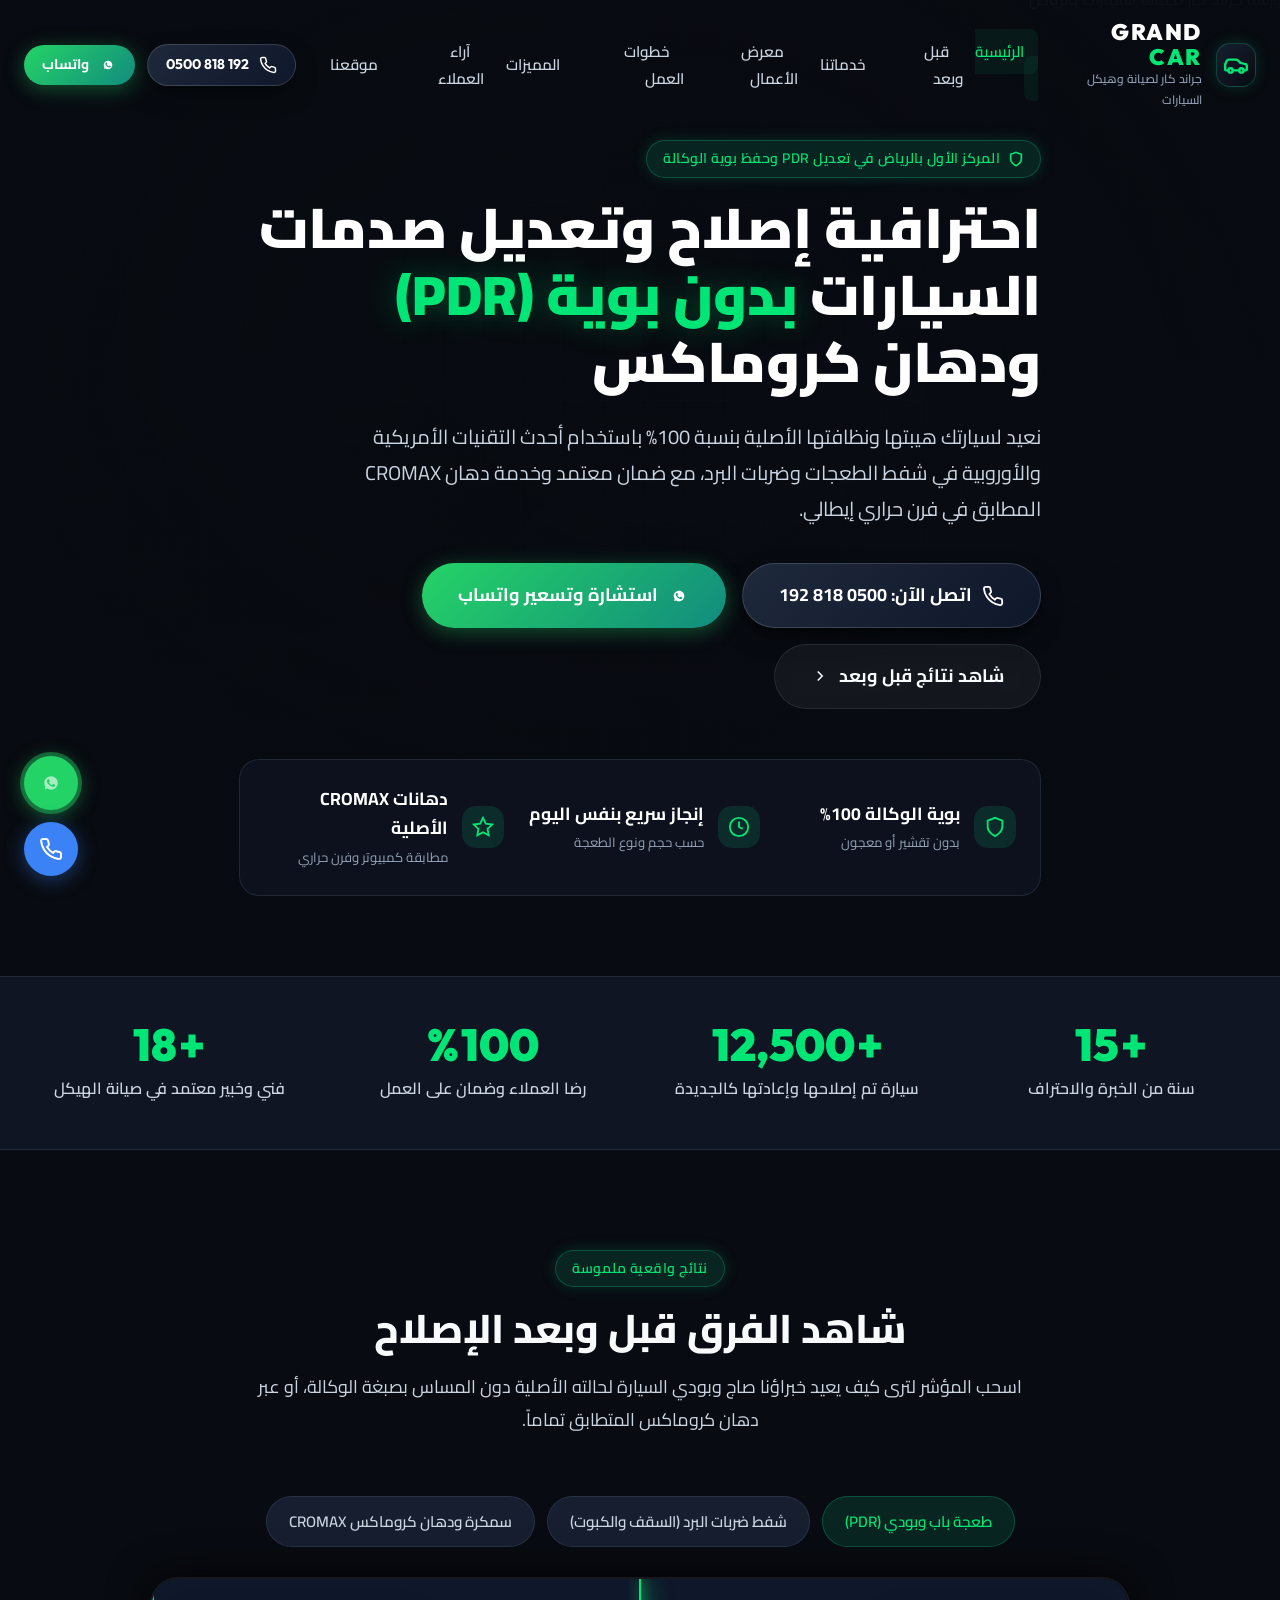
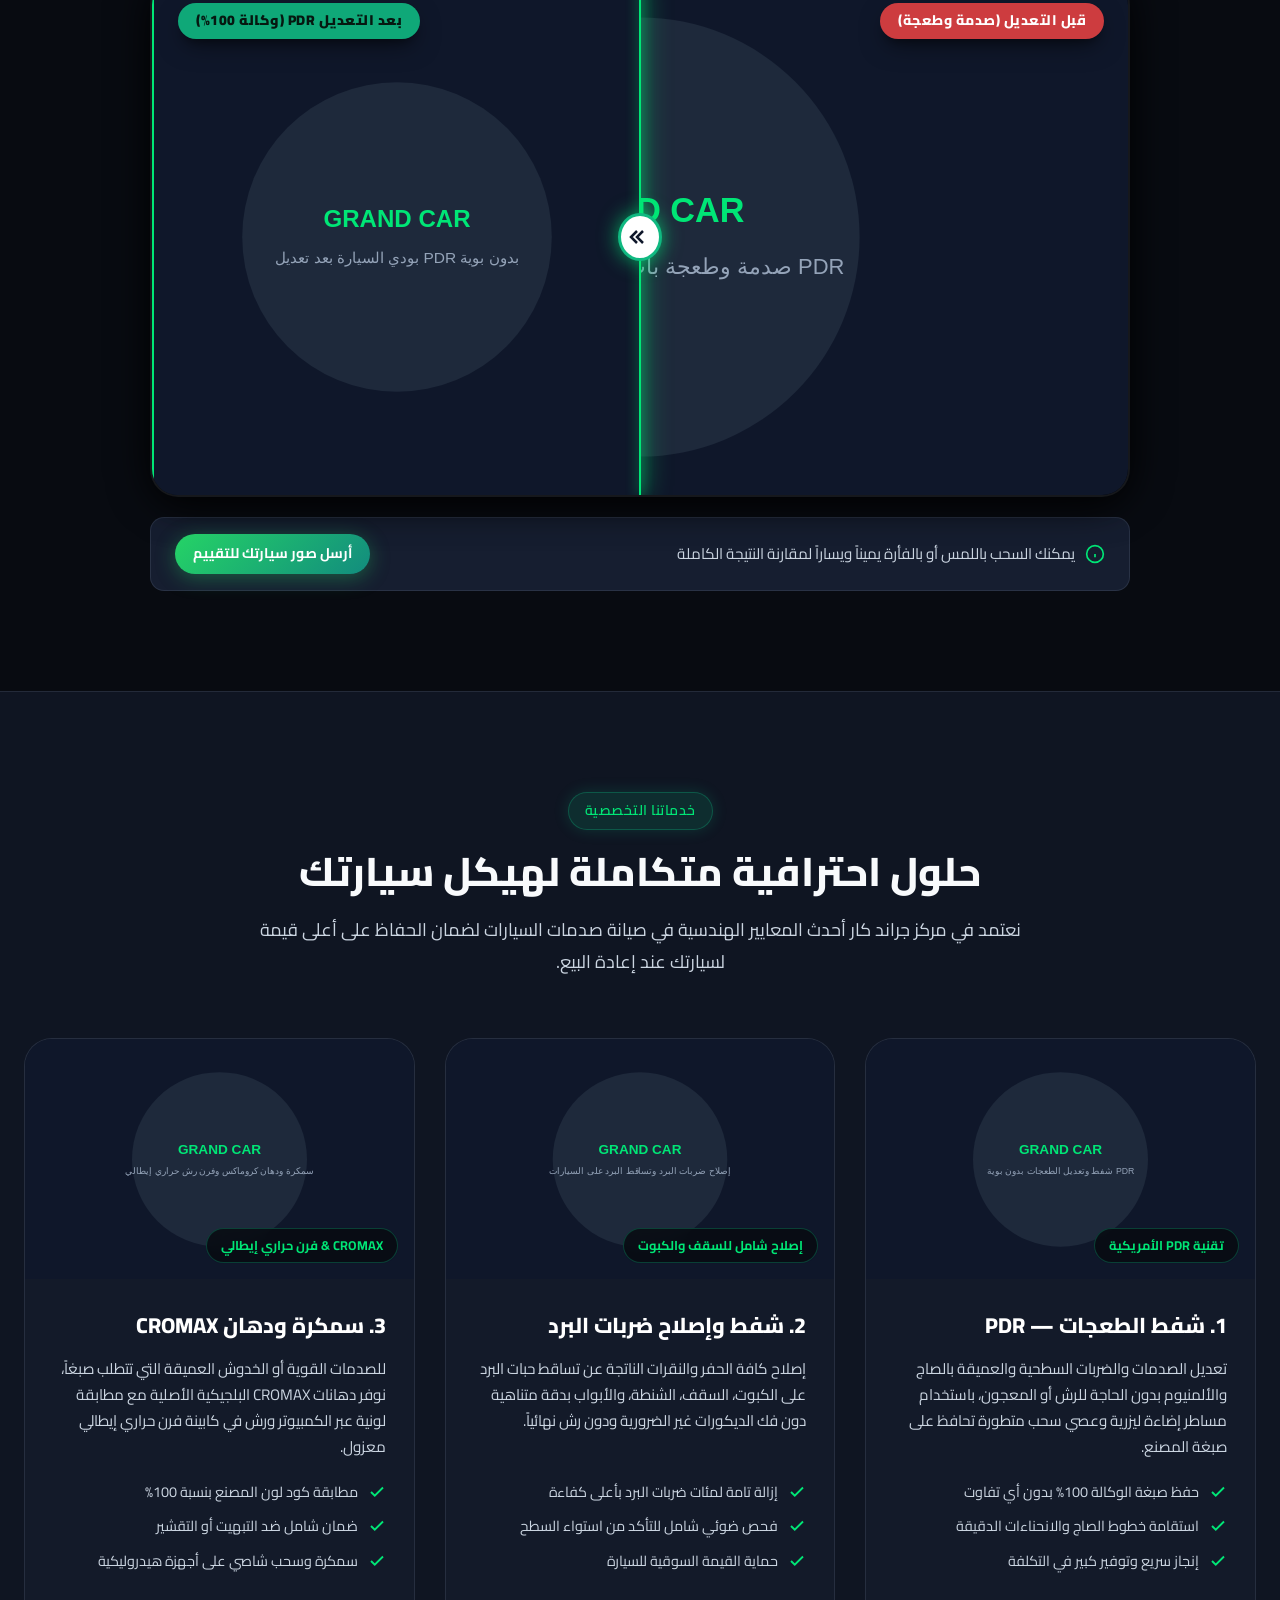
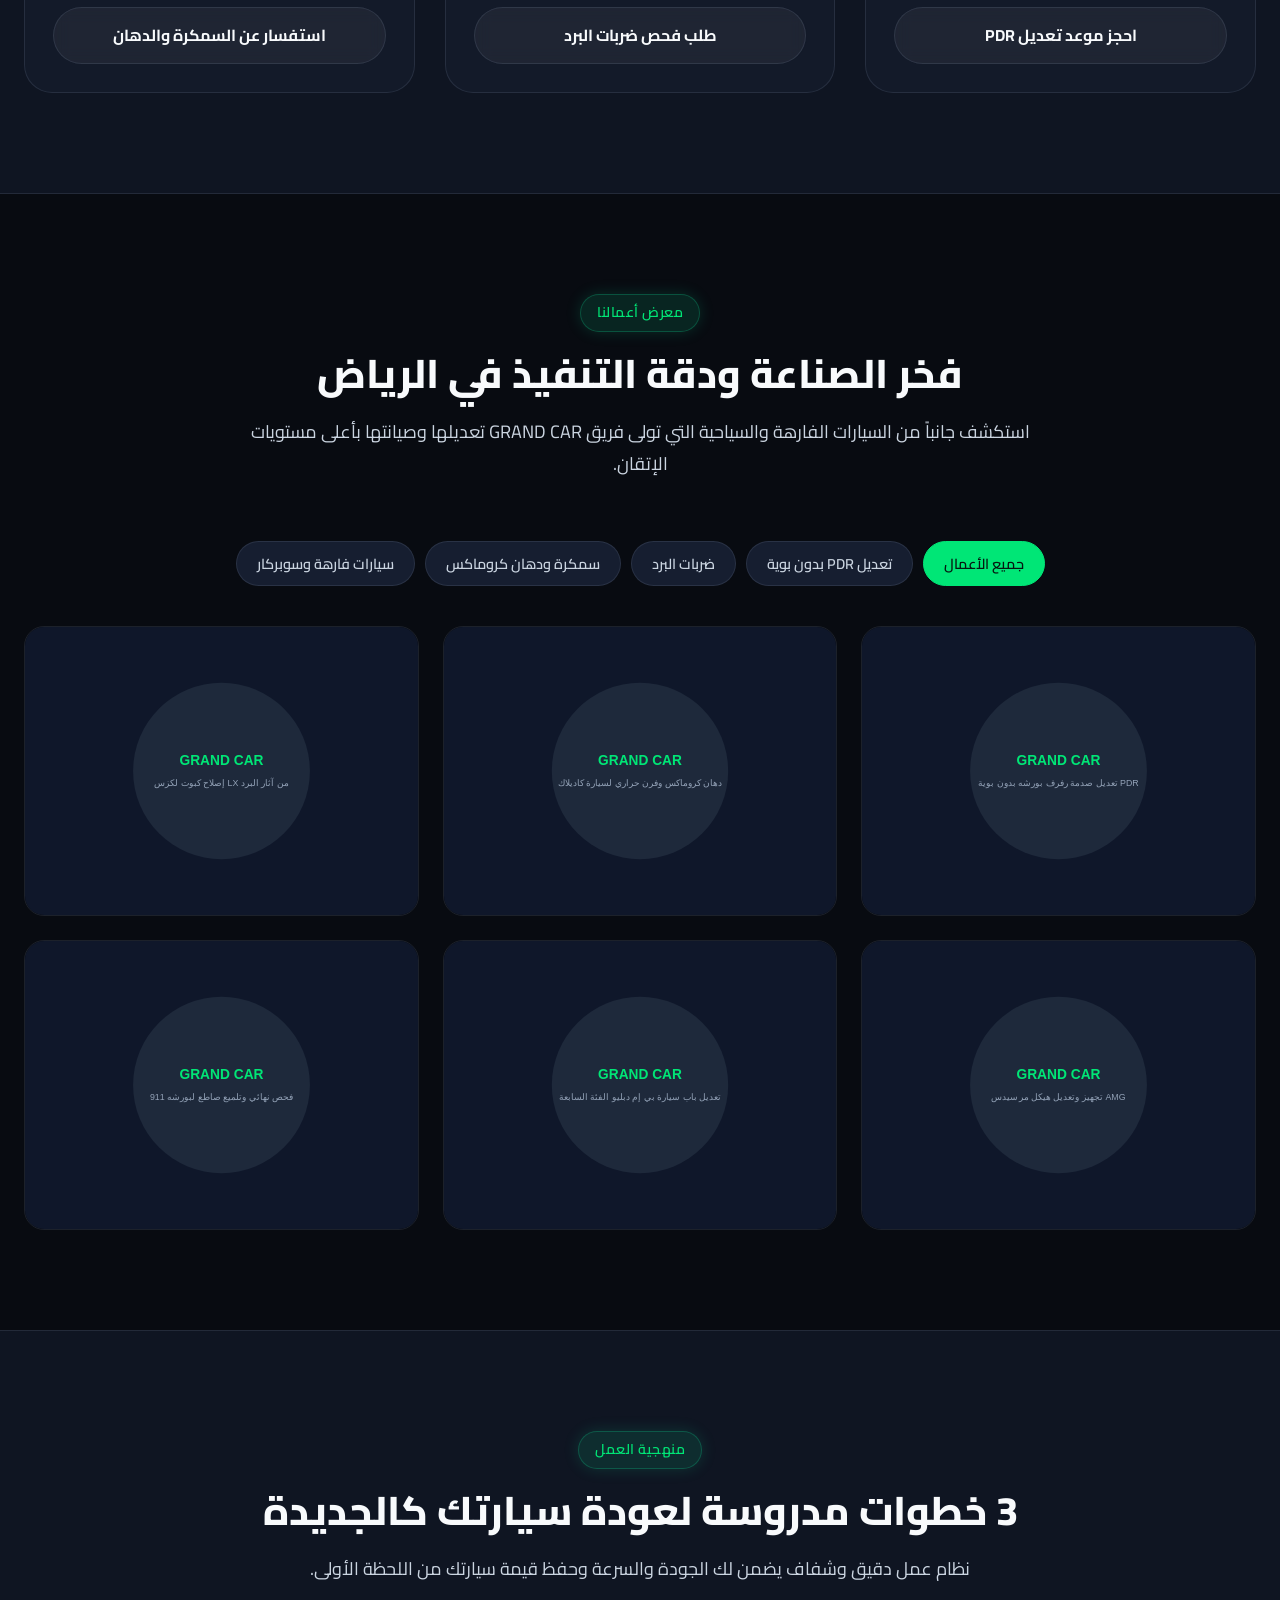
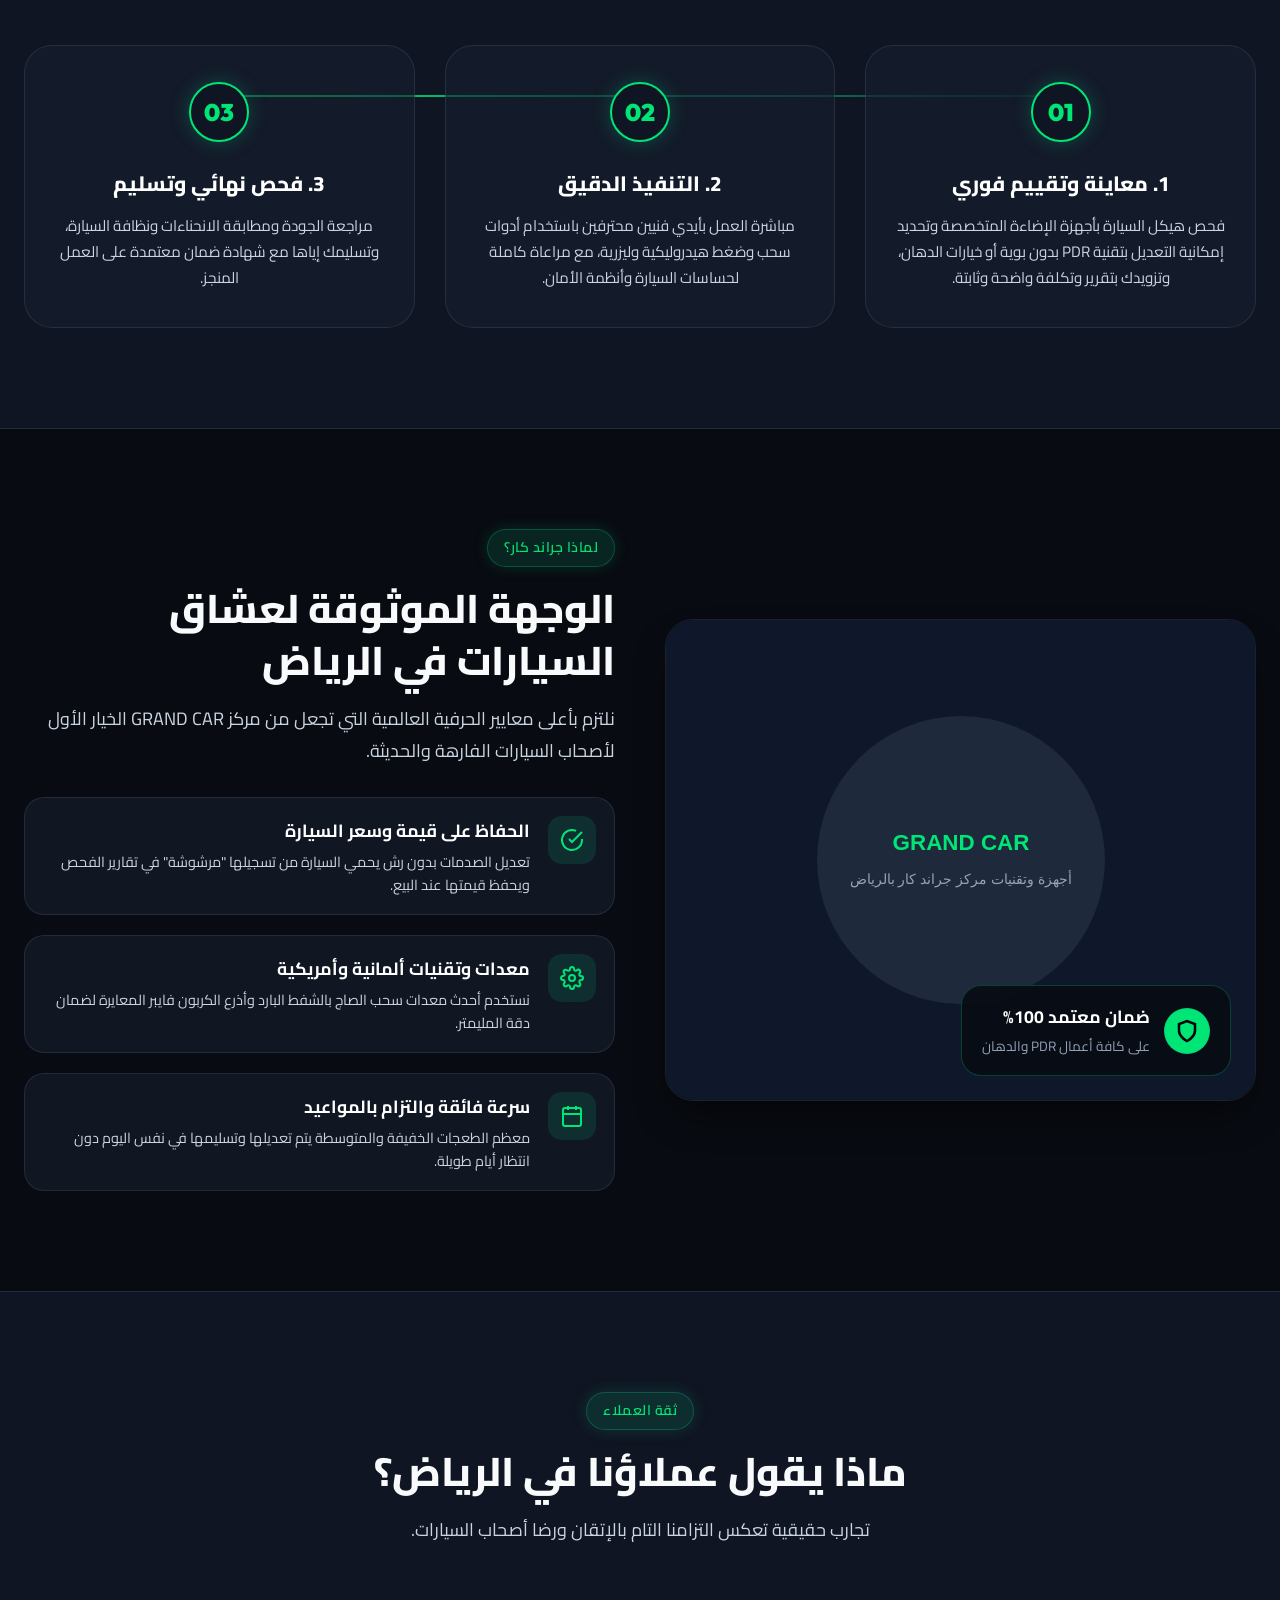
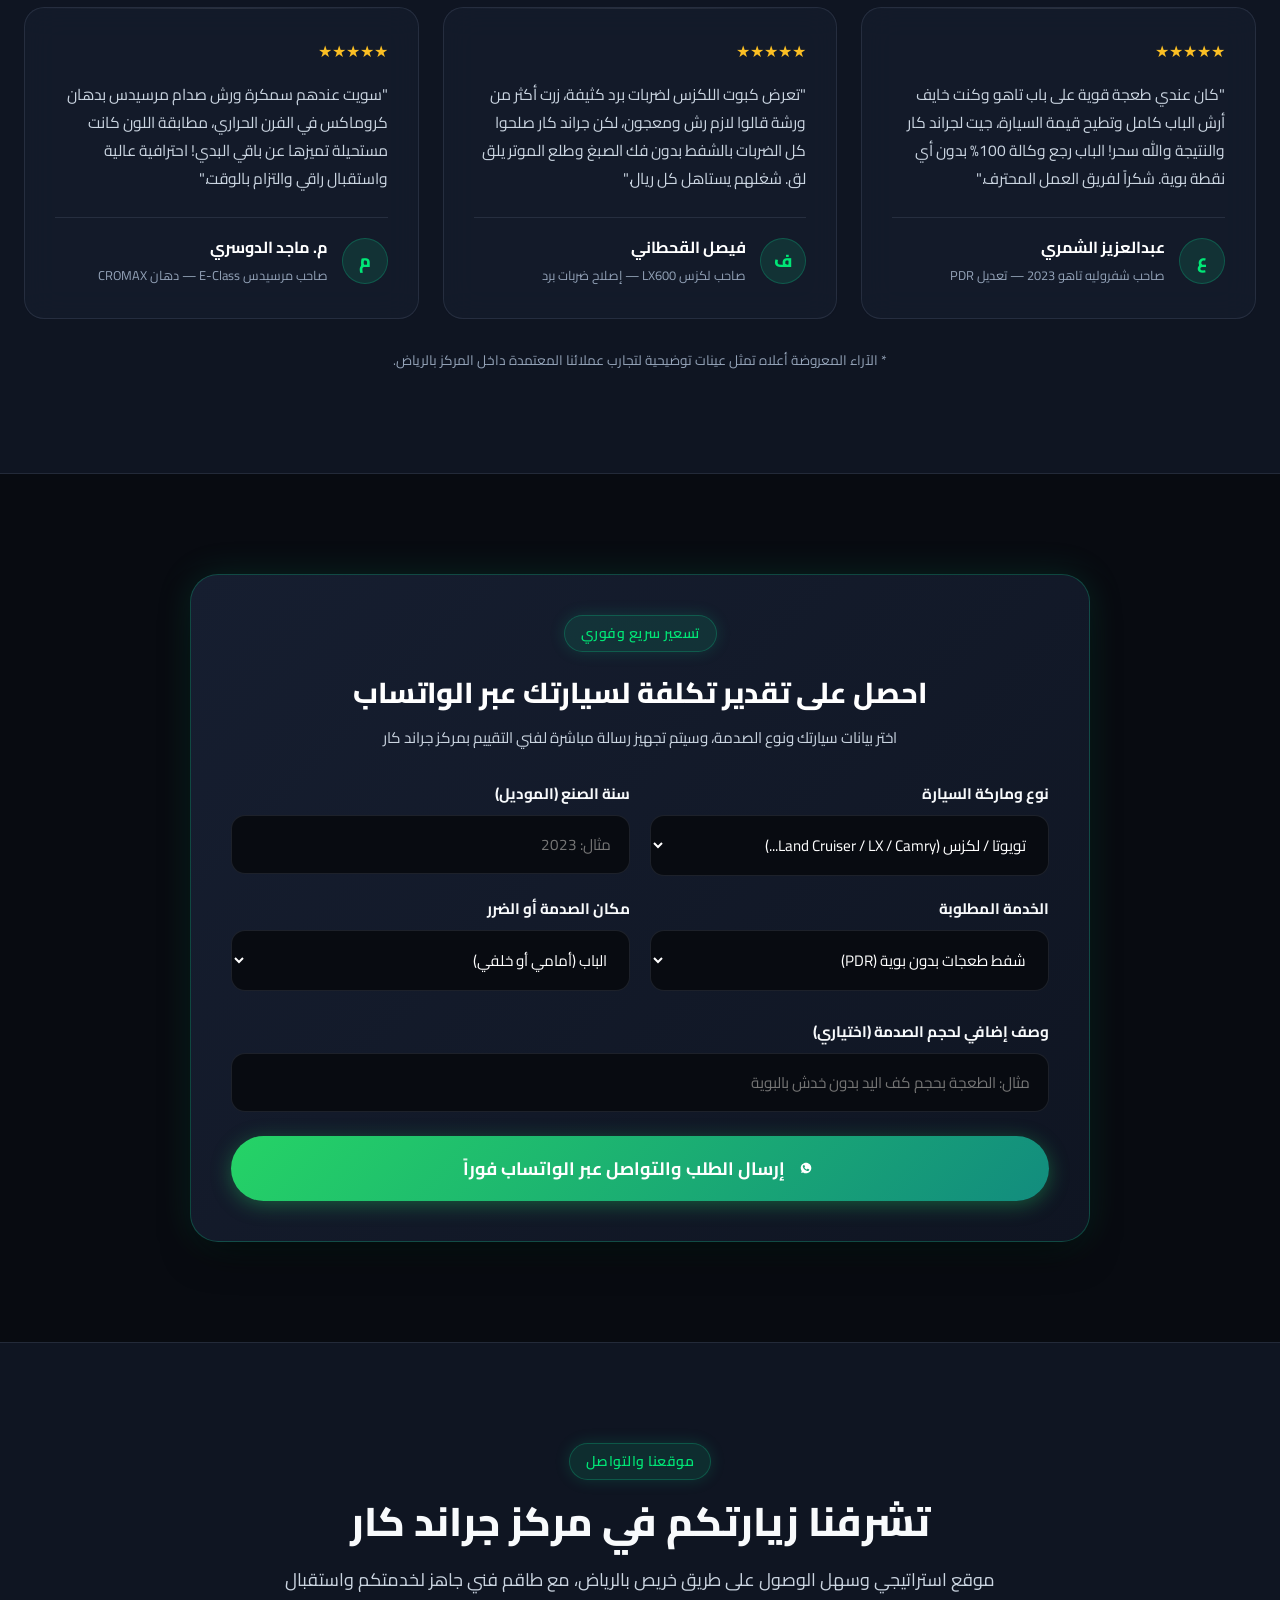
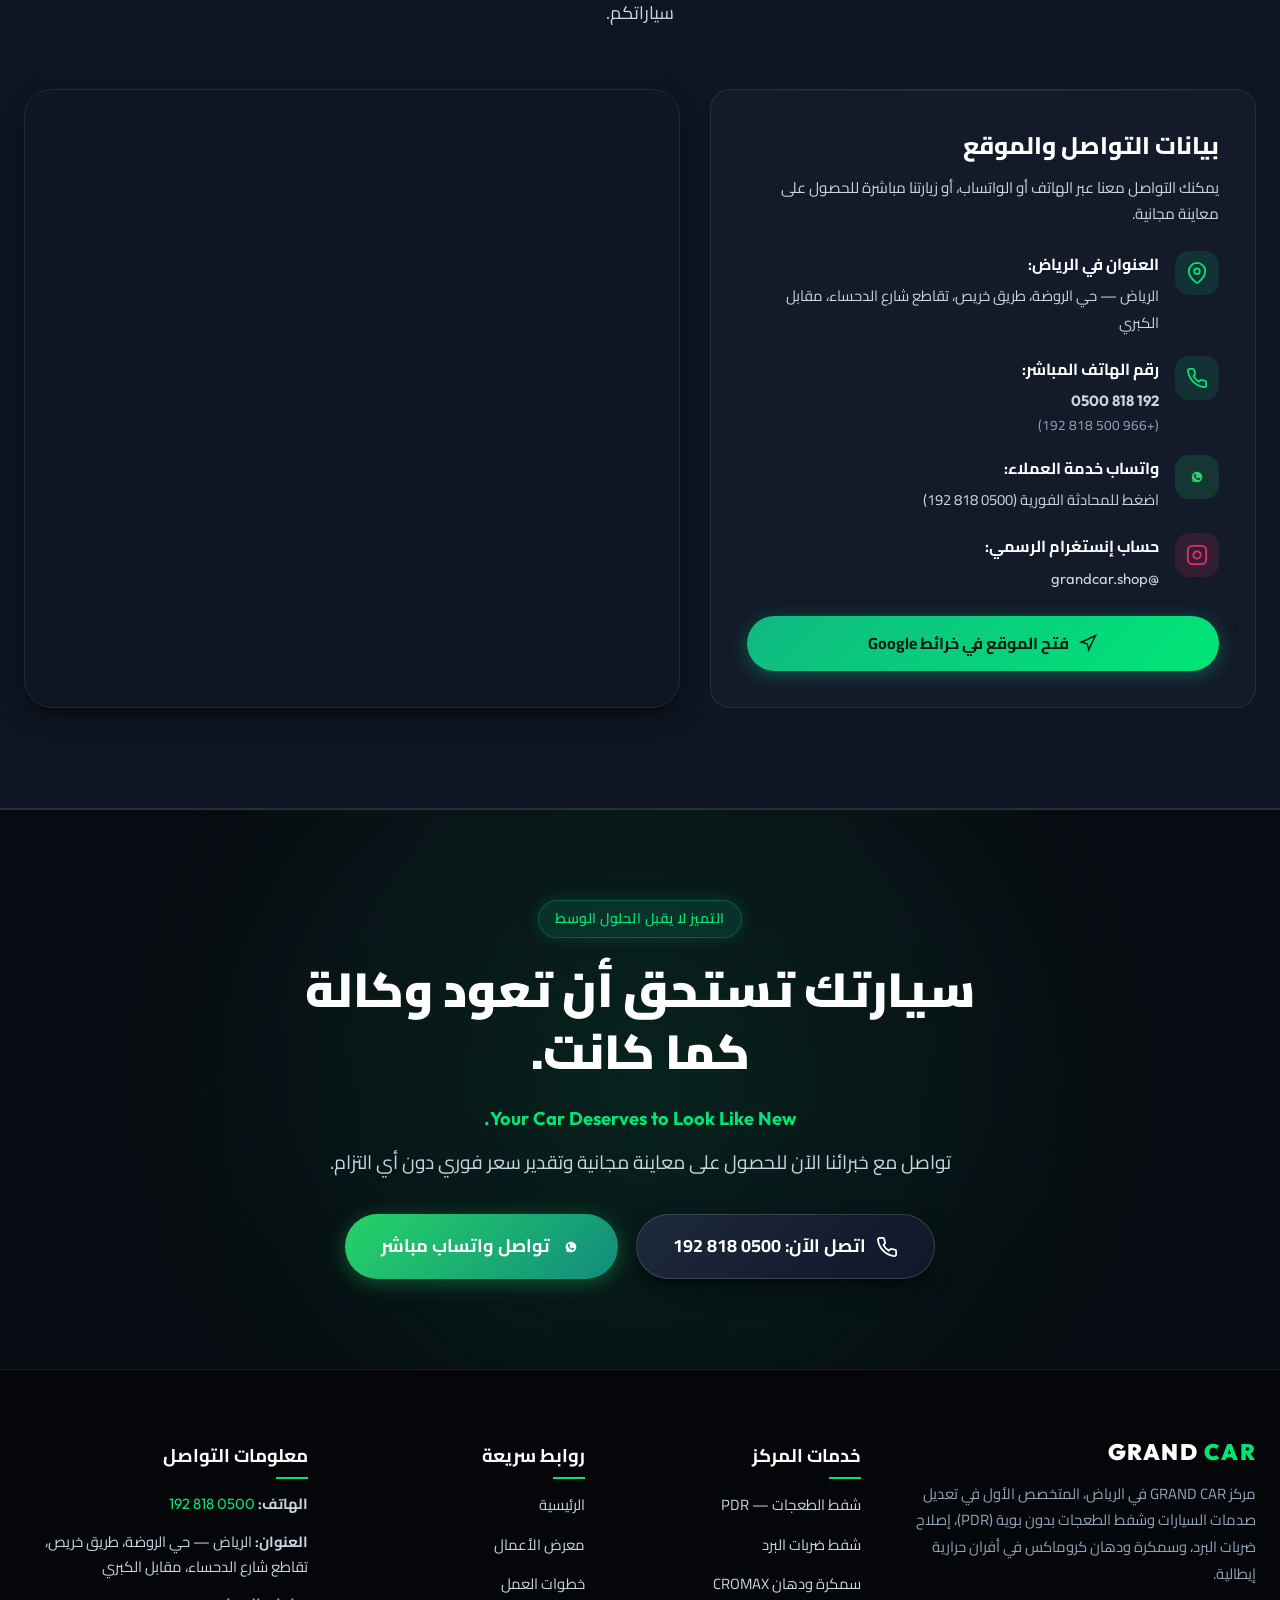
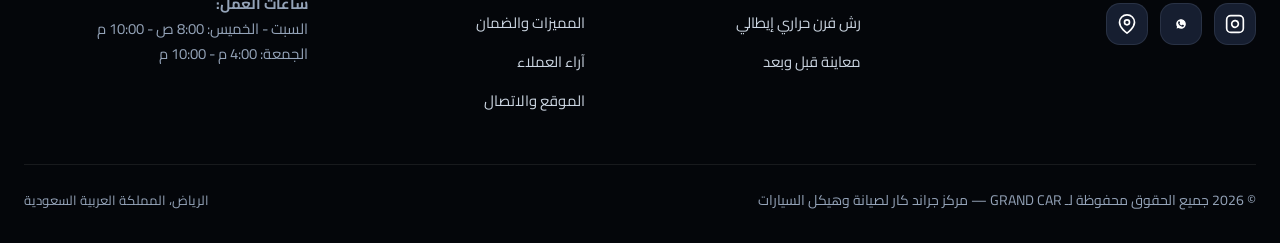
==== index.html @ bb2f8ec8 "Add files via upload" ====
<!DOCTYPE html>
<html lang="ar" dir="rtl">
<head>
  <meta charset="UTF-8">
  <meta name="viewport" content="width=device-width, initial-scale=1.0">
  <title>مركز جراند كار | شفط طعجات PDR، ضربات برد، سمكرة ودهان كروماكس بالرياض</title>
  <meta name="description" content="مركز جراند كار بالرياض متخصص في شفط وتعديل صدمات وطعجات السيارات بدون بوية (PDR)، إصلاح ضربات البرد، سمكرة ودهان سيارات بتقنية CROMAX في فرن حراري إيطالي مع الحفاظ على بوية الوكالة.">
  <meta name="keywords" content="جراند كار, تعديل صدمات بدون بوية, PDR الرياض, شفط طعجات, اصلاح ضربات البرد, دهان كروماكس, سمكرة سيارات الرياض, طريق خريص, صيانة سيارات فارهة">
  
  <!-- Open Graph Meta Tags -->
  <meta property="og:title" content="مركز جراند كار | احترافية تعديل صدمات السيارات و PDR بالرياض">
  <meta property="og:description" content="إصلاح طعجات وضربات البرد بدون بوية وسمكرة ودهان كروماكس بأعلى معايير الجودة والضمان. الرياض - طريق خريص.">
  <meta property="og:type" content="website">
  <meta property="og:locale" content="ar_SA">

  <!-- Google Fonts: Cairo, Tajawal, Outfit -->
  <link rel="preconnect" href="https://fonts.googleapis.com">
  <link rel="preconnect" href="https://fonts.gstatic.com" crossorigin>
  <link href="https://fonts.googleapis.com/css2?family=Cairo:wght@400;500;600;700;800;900&family=Outfit:wght@500;700;800;900&family=Tajawal:wght@400;500;700;800;900&display=swap" rel="stylesheet">

  <!-- Stylesheet -->
  <link rel="stylesheet" href="styles.css">
</head>
<body>

  <!-- ==========================================================================
       Header & Navigation Bar
       ========================================================================== -->
  <header class="header" id="header">
    <div class="container header-container">
      <!-- Brand Logo -->
      <a href="#hero" class="logo-wrapper" aria-label="الصفحة الرئيسية لمركز جراند كار">
        <div class="logo-icon">
          <svg width="26" height="26" viewBox="0 0 24 24" fill="none" stroke="currentColor" stroke-width="2.2" stroke-linecap="round" stroke-linejoin="round">
            <path d="M19 17h2c.6 0 1-.4 1-1v-3c0-.9-.7-1.7-1.5-1.9C18.7 10.6 16 10 16 10s-1.3-1.4-2.2-2.3c-.5-.4-1.1-.7-1.8-.7H5c-.6 0-1.1.4-1.4.9l-1.4 2.9A3.7 3.7 0 0 0 2 12v4c0 .6.4 1 1 1h2"/>
            <circle cx="7" cy="17" r="2"/>
            <path d="M9 17h6"/>
            <circle cx="17" cy="17" r="2"/>
          </svg>
        </div>
        <div class="logo-text">
          <span class="logo-title">GRAND <span>CAR</span></span>
          <span class="logo-tagline">جراند كار لصيانة وهيكل السيارات</span>
        </div>
      </a>

      <!-- Desktop Nav Menu -->
      <nav aria-label="القائمة الرئيسية">
        <ul class="nav-menu">
          <li><a href="#hero" class="nav-link active">الرئيسية</a></li>
          <li><a href="#comparison" class="nav-link">قبل وبعد</a></li>
          <li><a href="#services" class="nav-link">خدماتنا</a></li>
          <li><a href="#gallery" class="nav-link">معرض الأعمال</a></li>
          <li><a href="#process" class="nav-link">خطوات العمل</a></li>
          <li><a href="#why-us" class="nav-link">المميزات</a></li>
          <li><a href="#reviews" class="nav-link">آراء العملاء</a></li>
          <li><a href="#location" class="nav-link">موقعنا</a></li>
        </ul>
      </nav>

      <!-- Header Actions -->
      <div class="header-actions">
        <a href="tel:+966500818192" class="btn btn-call btn-sm" aria-label="اتصل الآن على 0500818192">
          <svg width="18" height="18" viewBox="0 0 24 24" fill="none" stroke="currentColor" stroke-width="2" stroke-linecap="round" stroke-linejoin="round"><path d="M22 16.92v3a2 2 0 0 1-2.18 2 19.79 19.79 0 0 1-8.63-3.07 19.5 19.5 0 0 1-6-6 19.79 19.79 0 0 1-3.07-8.67A2 2 0 0 1 4.11 2h3a2 2 0 0 1 2 1.72 12.84 12.84 0 0 0 .7 2.81 2 2 0 0 1-.45 2.11L8.09 9.91a16 16 0 0 0 6 6l1.27-1.27a2 2 0 0 1 2.11-.45 12.84 12.84 0 0 0 2.81.7A2 2 0 0 1 22 16.92z"/></svg>
          <span style="direction: ltr; font-family: var(--font-latin); font-weight: 700;">0500 818 192</span>
        </a>
        <a href="https://wa.me/966500818192" target="_blank" rel="noopener noreferrer" class="btn btn-whatsapp btn-sm" aria-label="محادثة واتساب مباشرة">
          <svg width="18" height="18" viewBox="0 0 24 24" fill="currentColor"><path d="M12.031 6.172c-3.181 0-5.767 2.586-5.768 5.766-.001 1.298.38 2.27 1.019 3.287l-.582 2.128 2.182-.573c.978.58 1.911.928 3.145.929 3.178 0 5.767-2.587 5.768-5.766.001-3.187-2.575-5.77-5.764-5.771zm3.392 8.244c-.144.405-.837.774-1.17.824-.299.045-.677.063-1.092-.069-.252-.08-.575-.187-.988-.365-1.739-.751-2.874-2.502-2.961-2.617-.087-.116-.708-.94-.708-1.793s.448-1.273.607-1.446c.159-.173.346-.217.462-.217l.332.006c.106.005.249-.04.39.298.144.347.491 1.2.534 1.287.043.087.072.188.014.304-.058.116-.087.188-.173.289l-.26.304c-.087.086-.177.18-.076.354.101.174.449.741.964 1.201.662.591 1.221.774 1.394.86.174.086.275.072.376-.043.101-.116.433-.506.549-.68.116-.173.231-.145.39-.087s1.011.477 1.184.564.289.13.332.202c.043.073.043.419-.101.824z"/></svg>
          <span>واتساب</span>
        </a>
        <button class="menu-toggle" id="menuToggle" aria-label="فتح القائمة">
          <svg width="24" height="24" viewBox="0 0 24 24" fill="none" stroke="currentColor" stroke-width="2"><line x1="3" y1="12" x2="21" y2="12"></line><line x1="3" y1="6" x2="21" y2="6"></line><line x1="3" y1="18" x2="21" y2="18"></line></svg>
        </button>
      </div>
    </div>
  </header>

  <!-- Mobile Drawer Menu -->
  <div class="mobile-drawer" id="mobileDrawer" role="dialog" aria-modal="true">
    <div class="mobile-drawer-header">
      <div class="logo-wrapper">
        <span class="logo-title">GRAND <span>CAR</span></span>
      </div>
      <button class="mobile-drawer-close" id="mobileDrawerClose" aria-label="إغلاق القائمة">
        <svg width="24" height="24" viewBox="0 0 24 24" fill="none" stroke="currentColor" stroke-width="2"><line x1="18" y1="6" x2="6" y2="18"></line><line x1="6" y1="6" x2="18" y2="18"></line></svg>
      </button>
    </div>
    <ul class="mobile-nav-links">
      <li><a href="#hero" class="mobile-nav-link">الرئيسية</a></li>
      <li><a href="#comparison" class="mobile-nav-link">قبل وبعد (المقارنة)</a></li>
      <li><a href="#services" class="mobile-nav-link">خدماتنا التخصصية</a></li>
      <li><a href="#gallery" class="mobile-nav-link">معرض الأعمال</a></li>
      <li><a href="#process" class="mobile-nav-link">خطوات العمل</a></li>
      <li><a href="#why-us" class="mobile-nav-link">لماذا تختارنا؟</a></li>
      <li><a href="#reviews" class="mobile-nav-link">آراء العملاء</a></li>
      <li><a href="#location" class="mobile-nav-link">موقعنا والتواصل</a></li>
    </ul>
    <div class="mobile-drawer-actions">
      <a href="tel:+966500818192" class="btn btn-call btn-lg">
        <svg width="20" height="20" viewBox="0 0 24 24" fill="none" stroke="currentColor" stroke-width="2"><path d="M22 16.92v3a2 2 0 0 1-2.18 2 19.79 19.79 0 0 1-8.63-3.07 19.5 19.5 0 0 1-6-6 19.79 19.79 0 0 1-3.07-8.67A2 2 0 0 1 4.11 2h3a2 2 0 0 1 2 1.72 12.84 12.84 0 0 0 .7 2.81 2 2 0 0 1-.45 2.11L8.09 9.91a16 16 0 0 0 6 6l1.27-1.27a2 2 0 0 1 2.11-.45 12.84 12.84 0 0 0 2.81.7A2 2 0 0 1 22 16.92z"/></svg>
        <span>اتصال مباشر: 0500 818 192</span>
      </a>
      <a href="https://wa.me/966500818192" target="_blank" rel="noopener noreferrer" class="btn btn-whatsapp btn-lg">
        <svg width="20" height="20" viewBox="0 0 24 24" fill="currentColor"><path d="M12.031 6.172c-3.181 0-5.767 2.586-5.768 5.766-.001 1.298.38 2.27 1.019 3.287l-.582 2.128 2.182-.573c.978.58 1.911.928 3.145.929 3.178 0 5.767-2.587 5.768-5.766.001-3.187-2.575-5.77-5.764-5.771zm3.392 8.244c-.144.405-.837.774-1.17.824-.299.045-.677.063-1.092-.069-.252-.08-.575-.187-.988-.365-1.739-.751-2.874-2.502-2.961-2.617-.087-.116-.708-.94-.708-1.793s.448-1.273.607-1.446c.159-.173.346-.217.462-.217l.332.006c.106.005.249-.04.39.298.144.347.491 1.2.534 1.287.043.087.072.188.014.304-.058.116-.087.188-.173.289l-.26.304c-.087.086-.177.18-.076.354.101.174.449.741.964 1.201.662.591 1.221.774 1.394.86.174.086.275.072.376-.043.101-.116.433-.506.549-.68.116-.173.231-.145.39-.087s1.011.477 1.184.564.289.13.332.202c.043.073.043.419-.101.824z"/></svg>
        <span>واتساب المركز المباشر</span>
      </a>
    </div>
  </div>

  <!-- ==========================================================================
       Hero Section
       ========================================================================== -->
  <section class="hero" id="hero">
    <div class="hero-bg">
      <img src="https://images.unsplash.com/photo-1617814076367-b759c7d7e738?q=80&w=2000&auto=format&fit=crop" alt="ورشة جراند كار لصيانة السيارات بالرياض" fetchpriority="high">
    </div>
    <div class="hero-overlay"></div>

    <div class="container hero-content">
      <div class="badge badge-glow">
        <svg width="16" height="16" viewBox="0 0 24 24" fill="none" stroke="currentColor" stroke-width="2.5"><path d="M12 22s8-4 8-10V5l-8-3-8 3v7c0 6 8 10 8 10z"/></svg>
        <span>المركز الأول بالرياض في تعديل PDR وحفظ بوية الوكالة</span>
      </div>

      <h1 class="hero-headline">
        احترافية إصلاح وتعديل صدمات السيارات <span class="highlight">بدون بوية (PDR)</span> ودهان كروماكس
      </h1>

      <p class="hero-desc">
        نعيد لسيارتك هيبتها ونظافتها الأصلية بنسبة 100% باستخدام أحدث التقنيات الأمريكية والأوروبية في شفط الطعجات وضربات البرد، مع ضمان معتمد وخدمة دهان CROMAX المطابق في فرن حراري إيطالي.
      </p>

      <div class="hero-cta-group">
        <a href="tel:+966500818192" class="btn btn-call btn-lg">
          <svg width="22" height="22" viewBox="0 0 24 24" fill="none" stroke="currentColor" stroke-width="2"><path d="M22 16.92v3a2 2 0 0 1-2.18 2 19.79 19.79 0 0 1-8.63-3.07 19.5 19.5 0 0 1-6-6 19.79 19.79 0 0 1-3.07-8.67A2 2 0 0 1 4.11 2h3a2 2 0 0 1 2 1.72 12.84 12.84 0 0 0 .7 2.81 2 2 0 0 1-.45 2.11L8.09 9.91a16 16 0 0 0 6 6l1.27-1.27a2 2 0 0 1 2.11-.45 12.84 12.84 0 0 0 2.81.7A2 2 0 0 1 22 16.92z"/></svg>
          <span>اتصل الآن: 0500 818 192</span>
        </a>
        <a href="https://wa.me/966500818192" target="_blank" rel="noopener noreferrer" class="btn btn-whatsapp btn-lg">
          <svg width="22" height="22" viewBox="0 0 24 24" fill="currentColor"><path d="M12.031 6.172c-3.181 0-5.767 2.586-5.768 5.766-.001 1.298.38 2.27 1.019 3.287l-.582 2.128 2.182-.573c.978.58 1.911.928 3.145.929 3.178 0 5.767-2.587 5.768-5.766.001-3.187-2.575-5.77-5.764-5.771zm3.392 8.244c-.144.405-.837.774-1.17.824-.299.045-.677.063-1.092-.069-.252-.08-.575-.187-.988-.365-1.739-.751-2.874-2.502-2.961-2.617-.087-.116-.708-.94-.708-1.793s.448-1.273.607-1.446c.159-.173.346-.217.462-.217l.332.006c.106.005.249-.04.39.298.144.347.491 1.2.534 1.287.043.087.072.188.014.304-.058.116-.087.188-.173.289l-.26.304c-.087.086-.177.18-.076.354.101.174.449.741.964 1.201.662.591 1.221.774 1.394.86.174.086.275.072.376-.043.101-.116.433-.506.549-.68.116-.173.231-.145.39-.087s1.011.477 1.184.564.289.13.332.202c.043.073.043.419-.101.824z"/></svg>
          <span>استشارة وتسعير واتساب</span>
        </a>
        <a href="#comparison" class="btn btn-outline btn-lg">
          <span>شاهد نتائج قبل وبعد</span>
          <svg width="18" height="18" viewBox="0 0 24 24" fill="none" stroke="currentColor" stroke-width="2"><polyline points="9 18 15 12 9 6"></polyline></svg>
        </a>
      </div>

      <!-- Quick Trust Highlights -->
      <div class="hero-features-bar">
        <div class="feature-pill">
          <div class="feature-pill-icon">
            <svg width="22" height="22" viewBox="0 0 24 24" fill="none" stroke="currentColor" stroke-width="2"><path d="M12 22s8-4 8-10V5l-8-3-8 3v7c0 6 8 10 8 10z"/></svg>
          </div>
          <div class="feature-pill-text">
            <strong>بوية الوكالة 100%</strong>
            <span>بدون تقشير أو معجون</span>
          </div>
        </div>

        <div class="feature-pill">
          <div class="feature-pill-icon">
            <svg width="22" height="22" viewBox="0 0 24 24" fill="none" stroke="currentColor" stroke-width="2"><circle cx="12" cy="12" r="10"/><polyline points="12 6 12 12 16 14"/></svg>
          </div>
          <div class="feature-pill-text">
            <strong>إنجاز سريع بنفس اليوم</strong>
            <span>حسب حجم ونوع الطعجة</span>
          </div>
        </div>

        <div class="feature-pill">
          <div class="feature-pill-icon">
            <svg width="22" height="22" viewBox="0 0 24 24" fill="none" stroke="currentColor" stroke-width="2"><polygon points="12 2 15.09 8.26 22 9.27 17 14.14 18.18 21.02 12 17.77 5.82 21.02 7 14.14 2 9.27 8.91 8.26 12 2"/></svg>
          </div>
          <div class="feature-pill-text">
            <strong>دهانات CROMAX الأصلية</strong>
            <span>مطابقة كمبيوتر وفرن حراري</span>
          </div>
        </div>
      </div>
    </div>
  </section>

  <!-- ==========================================================================
       Trust Stats Section
       ========================================================================== -->
  <section class="stats-section" id="statsSection">
    <div class="container">
      <div class="stats-grid">
        <div class="stat-item">
          <div class="stat-number">
            <span>+</span><span class="stat-number-val" data-target="15">0</span>
          </div>
          <div class="stat-label">سنة من الخبرة والاحتراف</div>
        </div>
        <div class="stat-item">
          <div class="stat-number">
            <span>+</span><span class="stat-number-val" data-target="12500">0</span>
          </div>
          <div class="stat-label">سيارة تم إصلاحها وإعادتها كالجديدة</div>
        </div>
        <div class="stat-item">
          <div class="stat-number">
            <span class="stat-number-val" data-target="100">0</span><span>%</span>
          </div>
          <div class="stat-label">رضا العملاء وضمان على العمل</div>
        </div>
        <div class="stat-item">
          <div class="stat-number">
            <span>+</span><span class="stat-number-val" data-target="18">0</span>
          </div>
          <div class="stat-label">فني وخبير معتمد في صيانة الهيكل</div>
        </div>
      </div>
    </div>
  </section>

  <!-- ==========================================================================
       Interactive Before / After Section
       ========================================================================== -->
  <section class="section" id="comparison">
    <div class="container">
      <div class="section-header">
        <div class="badge badge-glow">نتائج واقعية ملموسة</div>
        <h2 class="section-title">شاهد الفرق قبل وبعد الإصلاح</h2>
        <p class="section-subtitle">
          اسحب المؤشر لترى كيف يعيد خبراؤنا صاج وبودي السيارة لحالته الأصلية دون المساس بصبغة الوكالة، أو عبر دهان كروماكس المتطابق تماماً.
        </p>
      </div>

      <div class="comparison-container">
        <!-- Switch Tabs -->
        <div class="comparison-tabs">
          <button class="comp-tab-btn active" data-target="panel-pdr">طعجة باب وبودي (PDR)</button>
          <button class="comp-tab-btn" data-target="panel-hail">شفط ضربات البرد (السقف والكبوت)</button>
          <button class="comp-tab-btn" data-target="panel-paint">سمكرة ودهان كروماكس CROMAX</button>
        </div>

        <!-- Comparison Slider Wrapper -->
        <div class="comparison-slider-wrapper">
          <!-- Panel 1: PDR Dent -->
          <div class="comp-panel active" id="panel-pdr">
            <div class="img-comp-slider">
              <!-- Before Image (Base) -->
              <div class="comp-img-wrapper comp-img-before">
                <img src="https://images.unsplash.com/photo-1541348263662-e0c8de4259ba?q=80&w=1600&auto=format&fit=crop" alt="صدمة وطعجة باب السيارة قبل التعديل PDR" loading="lazy">
                <span class="comp-badge comp-badge-before">قبل التعديل (صدمة وطعجة)</span>
              </div>
              <!-- After Image (Overlay, resized by JS) -->
              <div class="comp-img-wrapper comp-img-after" style="width: 50%;">
                <img src="https://images.unsplash.com/photo-1503376780353-7e6692767b70?q=80&w=1600&auto=format&fit=crop" alt="بودي السيارة بعد تعديل PDR بدون بوية" loading="lazy">
                <span class="comp-badge comp-badge-after">بعد التعديل PDR (وكالة 100%)</span>
              </div>
              <!-- Drag Handle -->
              <div class="comp-handle" style="left: 50%;" aria-label="مقبض المقارنة">
                <div class="handle-line"></div>
                <div class="handle-circle">
                  <svg viewBox="0 0 24 24" fill="none" stroke="currentColor" stroke-width="2.5"><polyline points="15 18 9 12 15 6"></polyline><polyline points="9 18 3 12 9 6"></polyline></svg>
                </div>
              </div>
            </div>
          </div>

          <!-- Panel 2: Hail Damage -->
          <div class="comp-panel" id="panel-hail">
            <div class="img-comp-slider">
              <div class="comp-img-wrapper comp-img-before">
                <img src="https://images.unsplash.com/photo-1583121274602-3e2820c69888?q=80&w=1600&auto=format&fit=crop" alt="كبوت سيارة متضرر من ضربات البرد قبل الإصلاح" loading="lazy">
                <span class="comp-badge comp-badge-before">قبل (ضربات برد متعددة)</span>
              </div>
              <div class="comp-img-wrapper comp-img-after" style="width: 50%;">
                <img src="https://images.unsplash.com/photo-1618843479313-40f8afb4b4d8?q=80&w=1600&auto=format&fit=crop" alt="كبوت سيارة مستوي ولامع بعد إصلاح ضربات البرد" loading="lazy">
                <span class="comp-badge comp-badge-after">بعد (استواء تام ولمعان الوكالة)</span>
              </div>
              <div class="comp-handle" style="left: 50%;">
                <div class="handle-line"></div>
                <div class="handle-circle">
                  <svg viewBox="0 0 24 24" fill="none" stroke="currentColor" stroke-width="2.5"><polyline points="15 18 9 12 15 6"></polyline><polyline points="9 18 3 12 9 6"></polyline></svg>
                </div>
              </div>
            </div>
          </div>

          <!-- Panel 3: Body & Cromax Paint -->
          <div class="comp-panel" id="panel-paint">
            <div class="img-comp-slider">
              <div class="comp-img-wrapper comp-img-before">
                <img src="https://images.unsplash.com/photo-1563720223185-11003d516935?q=80&w=1600&auto=format&fit=crop" alt="سمكرة ودهان رفرف سيارة مصدوم قبل الإصلاح" loading="lazy">
                <span class="comp-badge comp-badge-before">قبل (حكوك وتلف بالدهان)</span>
              </div>
              <div class="comp-img-wrapper comp-img-after" style="width: 50%;">
                <img src="https://images.unsplash.com/photo-1617788138017-80ad40651399?q=80&w=1600&auto=format&fit=crop" alt="رفرف سيارة بعد دهان كروماكس وفرن حراري" loading="lazy">
                <span class="comp-badge comp-badge-after">بعد (دهان CROMAX مطابق 100%)</span>
              </div>
              <div class="comp-handle" style="left: 50%;">
                <div class="handle-line"></div>
                <div class="handle-circle">
                  <svg viewBox="0 0 24 24" fill="none" stroke="currentColor" stroke-width="2.5"><polyline points="15 18 9 12 15 6"></polyline><polyline points="9 18 3 12 9 6"></polyline></svg>
                </div>
              </div>
            </div>
          </div>
        </div>

        <div class="comp-footer-info">
          <div style="display: flex; align-items: center; gap: 10px;">
            <svg width="20" height="20" viewBox="0 0 24 24" fill="none" stroke="var(--accent-glow)" stroke-width="2"><circle cx="12" cy="12" r="10"/><line x1="12" y1="16" x2="12" y2="12"/><line x1="12" y1="8" x2="12.01" y2="8"/></svg>
            <span style="font-size: 0.95rem; color: var(--text-secondary);">يمكنك السحب باللمس أو بالفأرة يميناً ويساراً لمقارنة النتيجة الكاملة</span>
          </div>
          <a href="https://wa.me/966500818192?text=السلام%20عليكم،%20أود%20إرسال%20صور%20سيارتي%20لمعرفة%20إمكانية%20تعديلها%20مثل%20هذه%20النتائج" target="_blank" rel="noopener noreferrer" class="btn btn-whatsapp btn-sm">
            <span>أرسل صور سيارتك للتقييم</span>
          </a>
        </div>
      </div>
    </div>
  </section>

  <!-- ==========================================================================
       Services Section
       ========================================================================== -->
  <section class="section section-darker" id="services">
    <div class="container">
      <div class="section-header">
        <div class="badge badge-glow">خدماتنا التخصصية</div>
        <h2 class="section-title">حلول احترافية متكاملة لهيكل سيارتك</h2>
        <p class="section-subtitle">
          نعتمد في مركز جراند كار أحدث المعايير الهندسية في صيانة صدمات السيارات لضمان الحفاظ على أعلى قيمة لسيارتك عند إعادة البيع.
        </p>
      </div>

      <div class="services-grid">
        <!-- Service 1: PDR -->
        <article class="service-card">
          <div class="service-img-wrapper">
            <img src="https://images.unsplash.com/photo-1619642751034-765dfdf7c58e?q=80&w=1000&auto=format&fit=crop" alt="شفط وتعديل الطعجات بدون بوية PDR" loading="lazy">
            <span class="service-overlay-badge">تقنية PDR الأمريكية</span>
          </div>
          <div class="service-body">
            <h3 class="service-title">1. شفط الطعجات — PDR</h3>
            <p class="service-desc">
              تعديل الصدمات والضربات السطحية والعميقة بالصاج والألمنيوم بدون الحاجة للرش أو المعجون، باستخدام مساطر إضاءة ليزرية وعصي سحب متطورة تحافظ على صبغة المصنع.
            </p>
            <ul class="service-features-list">
              <li>
                <svg width="18" height="18" viewBox="0 0 24 24" fill="none" stroke="currentColor" stroke-width="2.5"><polyline points="20 6 9 17 4 12"/></svg>
                <span>حفظ صبغة الوكالة 100% بدون أي تفاوت</span>
              </li>
              <li>
                <svg width="18" height="18" viewBox="0 0 24 24" fill="none" stroke="currentColor" stroke-width="2.5"><polyline points="20 6 9 17 4 12"/></svg>
                <span>استقامة خطوط الصاج والانحناءات الدقيقة</span>
              </li>
              <li>
                <svg width="18" height="18" viewBox="0 0 24 24" fill="none" stroke="currentColor" stroke-width="2.5"><polyline points="20 6 9 17 4 12"/></svg>
                <span>إنجاز سريع وتوفير كبير في التكلفة</span>
              </li>
            </ul>
            <a href="https://wa.me/966500818192?text=مرحباً%20جراند%20كار،%20أرغب%20في%20الاستفسار%20عن%20خدمة%20شفط%20الطعجات%20PDR" target="_blank" rel="noopener noreferrer" class="btn btn-outline service-btn">
              <span>احجز موعد تعديل PDR</span>
            </a>
          </div>
        </article>

        <!-- Service 2: Hail Damage -->
        <article class="service-card">
          <div class="service-img-wrapper">
            <img src="https://images.unsplash.com/photo-1486006920555-c77dce18193b?q=80&w=1000&auto=format&fit=crop" alt="إصلاح ضربات البرد وتساقط البرد على السيارات" loading="lazy">
            <span class="service-overlay-badge">إصلاح شامل للسقف والكبوت</span>
          </div>
          <div class="service-body">
            <h3 class="service-title">2. شفط وإصلاح ضربات البرد</h3>
            <p class="service-desc">
              إصلاح كافة الحفر والنقرات الناتجة عن تساقط حبات البرد على الكبوت، السقف، الشنطة، والأبواب بدقة متناهية دون فك الديكورات غير الضرورية ودون رش نهائياً.
            </p>
            <ul class="service-features-list">
              <li>
                <svg width="18" height="18" viewBox="0 0 24 24" fill="none" stroke="currentColor" stroke-width="2.5"><polyline points="20 6 9 17 4 12"/></svg>
                <span>إزالة تامة لمئات ضربات البرد بأعلى كفاءة</span>
              </li>
              <li>
                <svg width="18" height="18" viewBox="0 0 24 24" fill="none" stroke="currentColor" stroke-width="2.5"><polyline points="20 6 9 17 4 12"/></svg>
                <span>فحص ضوئي شامل للتأكد من استواء السطح</span>
              </li>
              <li>
                <svg width="18" height="18" viewBox="0 0 24 24" fill="none" stroke="currentColor" stroke-width="2.5"><polyline points="20 6 9 17 4 12"/></svg>
                <span>حماية القيمة السوقية للسيارة</span>
              </li>
            </ul>
            <a href="https://wa.me/966500818192?text=مرحباً%20جراند%20كار،%20أرغب%20في%20الاستفسار%20عن%20إصلاح%20ضربات%20البرد" target="_blank" rel="noopener noreferrer" class="btn btn-outline service-btn">
              <span>طلب فحص ضربات البرد</span>
            </a>
          </div>
        </article>

        <!-- Service 3: Cromax Body & Paint -->
        <article class="service-card">
          <div class="service-img-wrapper">
            <img src="https://images.unsplash.com/photo-1625047509248-ec889cbff17f?q=80&w=1000&auto=format&fit=crop" alt="سمكرة ودهان كروماكس وفرن رش حراري إيطالي" loading="lazy">
            <span class="service-overlay-badge">CROMAX & فرن حراري إيطالي</span>
          </div>
          <div class="service-body">
            <h3 class="service-title">3. سمكرة ودهان CROMAX</h3>
            <p class="service-desc">
              للصدمات القوية أو الخدوش العميقة التي تتطلب صبغاً، نوفر دهانات CROMAX البلجيكية الأصلية مع مطابقة لونية عبر الكمبيوتر ورش في كابينة فرن حراري إيطالي معزول.
            </p>
            <ul class="service-features-list">
              <li>
                <svg width="18" height="18" viewBox="0 0 24 24" fill="none" stroke="currentColor" stroke-width="2.5"><polyline points="20 6 9 17 4 12"/></svg>
                <span>مطابقة كود لون المصنع بنسبة 100%</span>
              </li>
              <li>
                <svg width="18" height="18" viewBox="0 0 24 24" fill="none" stroke="currentColor" stroke-width="2.5"><polyline points="20 6 9 17 4 12"/></svg>
                <span>ضمان شامل ضد التبهيت أو التقشير</span>
              </li>
              <li>
                <svg width="18" height="18" viewBox="0 0 24 24" fill="none" stroke="currentColor" stroke-width="2.5"><polyline points="20 6 9 17 4 12"/></svg>
                <span>سمكرة وسحب شاصي على أجهزة هيدروليكية</span>
              </li>
            </ul>
            <a href="https://wa.me/966500818192?text=مرحباً%20جراند%20كار،%20أرغب%20في%20تسعير%20سمكرة%20ودهان%20كروماكس" target="_blank" rel="noopener noreferrer" class="btn btn-outline service-btn">
              <span>استفسار عن السمكرة والدهان</span>
            </a>
          </div>
        </article>
      </div>
    </div>
  </section>

  <!-- ==========================================================================
       Gallery Section (Our Work / معرض أعمالنا)
       ========================================================================== -->
  <section class="section" id="gallery">
    <div class="container">
      <div class="section-header">
        <div class="badge badge-glow">معرض أعمالنا</div>
        <h2 class="section-title">فخر الصناعة ودقة التنفيذ في الرياض</h2>
        <p class="section-subtitle">
          استكشف جانباً من السيارات الفارهة والسياحية التي تولى فريق GRAND CAR تعديلها وصيانتها بأعلى مستويات الإتقان.
        </p>
      </div>

      <!-- Gallery Filter Buttons -->
      <div class="gallery-filters">
        <button class="gallery-filter-btn active" data-filter="all">جميع الأعمال</button>
        <button class="gallery-filter-btn" data-filter="pdr">تعديل PDR بدون بوية</button>
        <button class="gallery-filter-btn" data-filter="hail">ضربات البرد</button>
        <button class="gallery-filter-btn" data-filter="paint">سمكرة ودهان كروماكس</button>
        <button class="gallery-filter-btn" data-filter="luxury">سيارات فارهة وسوبركار</button>
      </div>

      <!-- Gallery Grid -->
      <div class="gallery-grid">
        <!-- Item 1 -->
        <div class="gallery-item" data-category="pdr">
          <img src="https://images.unsplash.com/photo-1617814076367-b759c7d7e738?q=80&w=800&auto=format&fit=crop" alt="تعديل صدمة رفرف بورشه بدون بوية PDR" loading="lazy">
          <div class="gallery-item-overlay">
            <div class="gallery-zoom-icon">
              <svg width="20" height="20" viewBox="0 0 24 24" fill="none" stroke="currentColor" stroke-width="2"><circle cx="11" cy="11" r="8"/><line x1="21" y1="21" x2="16.65" y2="16.65"/><line x1="11" y1="8" x2="11" y2="14"/><line x1="8" y1="11" x2="14" y2="11"/></svg>
            </div>
            <h4 class="gallery-item-title">تعديل PDR احترافي لسيارة بورشه</h4>
            <span class="gallery-item-tag">شفط طعجات بدون بوية</span>
          </div>
        </div>

        <!-- Item 2 -->
        <div class="gallery-item" data-category="paint">
          <img src="https://images.unsplash.com/photo-1552519507-da3b142c6e3d?q=80&w=800&auto=format&fit=crop" alt="دهان كروماكس وفرن حراري لسيارة كاديلاك" loading="lazy">
          <div class="gallery-item-overlay">
            <div class="gallery-zoom-icon">
              <svg width="20" height="20" viewBox="0 0 24 24" fill="none" stroke="currentColor" stroke-width="2"><circle cx="11" cy="11" r="8"/><line x1="21" y1="21" x2="16.65" y2="16.65"/><line x1="11" y1="8" x2="11" y2="14"/><line x1="8" y1="11" x2="14" y2="11"/></svg>
            </div>
            <h4 class="gallery-item-title">دهان كروماكس لؤلؤي وفرن إيطالي</h4>
            <span class="gallery-item-tag">سمكرة ودهان CROMAX</span>
          </div>
        </div>

        <!-- Item 3 -->
        <div class="gallery-item" data-category="hail">
          <img src="https://images.unsplash.com/photo-1618843479313-40f8afb4b4d8?q=80&w=800&auto=format&fit=crop" alt="إصلاح كبوت لكزس LX من آثار البرد" loading="lazy">
          <div class="gallery-item-overlay">
            <div class="gallery-zoom-icon">
              <svg width="20" height="20" viewBox="0 0 24 24" fill="none" stroke="currentColor" stroke-width="2"><circle cx="11" cy="11" r="8"/><line x1="21" y1="21" x2="16.65" y2="16.65"/><line x1="11" y1="8" x2="11" y2="14"/><line x1="8" y1="11" x2="14" y2="11"/></svg>
            </div>
            <h4 class="gallery-item-title">إصلاح شامل لضربات البرد على لكزس</h4>
            <span class="gallery-item-tag">شفط ضربات البرد</span>
          </div>
        </div>

        <!-- Item 4 -->
        <div class="gallery-item" data-category="luxury">
          <img src="https://images.unsplash.com/photo-1603584173870-7f23fdae1b7a?q=80&w=800&auto=format&fit=crop" alt="تجهيز وتعديل هيكل مرسيدس AMG" loading="lazy">
          <div class="gallery-item-overlay">
            <div class="gallery-zoom-icon">
              <svg width="20" height="20" viewBox="0 0 24 24" fill="none" stroke="currentColor" stroke-width="2"><circle cx="11" cy="11" r="8"/><line x1="21" y1="21" x2="16.65" y2="16.65"/><line x1="11" y1="8" x2="11" y2="14"/><line x1="8" y1="11" x2="14" y2="11"/></svg>
            </div>
            <h4 class="gallery-item-title">تعديل هيكل مرسيدس AMG G63</h4>
            <span class="gallery-item-tag">سيارات فارهة</span>
          </div>
        </div>

        <!-- Item 5 -->
        <div class="gallery-item" data-category="pdr">
          <img src="https://images.unsplash.com/photo-1492144534655-ae79c964c9d7?q=80&w=800&auto=format&fit=crop" alt="تعديل باب سيارة بي إم دبليو الفئة السابعة" loading="lazy">
          <div class="gallery-item-overlay">
            <div class="gallery-zoom-icon">
              <svg width="20" height="20" viewBox="0 0 24 24" fill="none" stroke="currentColor" stroke-width="2"><circle cx="11" cy="11" r="8"/><line x1="21" y1="21" x2="16.65" y2="16.65"/><line x1="11" y1="8" x2="11" y2="14"/><line x1="8" y1="11" x2="14" y2="11"/></svg>
            </div>
            <h4 class="gallery-item-title">تعديل باب بي إم دبليو بدون فك صبغ</h4>
            <span class="gallery-item-tag">شفط طعجات PDR</span>
          </div>
        </div>

        <!-- Item 6 -->
        <div class="gallery-item" data-category="luxury">
          <img src="https://images.unsplash.com/photo-1503376780353-7e6692767b70?q=80&w=800&auto=format&fit=crop" alt="فحص نهائي وتلميع صاطع لبورشه 911" loading="lazy">
          <div class="gallery-item-overlay">
            <div class="gallery-zoom-icon">
              <svg width="20" height="20" viewBox="0 0 24 24" fill="none" stroke="currentColor" stroke-width="2"><circle cx="11" cy="11" r="8"/><line x1="21" y1="21" x2="16.65" y2="16.65"/><line x1="11" y1="8" x2="11" y2="14"/><line x1="8" y1="11" x2="14" y2="11"/></svg>
            </div>
            <h4 class="gallery-item-title">استلام وتسليم بورشه 911 بحالة الوكالة</h4>
            <span class="gallery-item-tag">سيارات فارهة</span>
          </div>
        </div>
      </div>
    </div>
  </section>

  <!-- Lightbox Modal -->
  <div class="lightbox-modal" id="lightboxModal" role="dialog" aria-modal="true">
    <button class="lightbox-close" id="lightboxClose" aria-label="إغلاق العارض">
      <svg width="24" height="24" viewBox="0 0 24 24" fill="none" stroke="currentColor" stroke-width="2"><line x1="18" y1="6" x2="6" y2="18"></line><line x1="6" y1="6" x2="18" y2="18"></line></svg>
    </button>
    <button class="lightbox-nav lightbox-prev" id="lightboxPrev" aria-label="الصورة السابقة">
      <svg width="24" height="24" viewBox="0 0 24 24" fill="none" stroke="currentColor" stroke-width="2"><polyline points="9 18 15 12 9 6"></polyline></svg>
    </button>
    <button class="lightbox-nav lightbox-next" id="lightboxNext" aria-label="الصورة التالية">
      <svg width="24" height="24" viewBox="0 0 24 24" fill="none" stroke="currentColor" stroke-width="2"><polyline points="15 18 9 12 15 6"></polyline></svg>
    </button>
    <div class="lightbox-content">
      <img src="" alt="" class="lightbox-img" id="lightboxImg">
      <div class="lightbox-caption" id="lightboxCaption"></div>
    </div>
  </div>

  <!-- ==========================================================================
       Process Section (خطوات العمل)
       ========================================================================== -->
  <section class="section section-darker" id="process">
    <div class="container">
      <div class="section-header">
        <div class="badge badge-glow">منهجية العمل</div>
        <h2 class="section-title">3 خطوات مدروسة لعودة سيارتك كالجديدة</h2>
        <p class="section-subtitle">
          نظام عمل دقيق وشفاف يضمن لك الجودة والسرعة وحفظ قيمة سيارتك من اللحظة الأولى.
        </p>
      </div>

      <div class="process-grid">
        <!-- Step 1 -->
        <div class="process-card">
          <div class="process-step-num">01</div>
          <h3 class="process-title">1. معاينة وتقييم فوري</h3>
          <p class="process-desc">
            فحص هيكل السيارة بأجهزة الإضاءة المتخصصة وتحديد إمكانية التعديل بتقنية PDR بدون بوية أو خيارات الدهان، وتزويدك بتقرير وتكلفة واضحة وثابتة.
          </p>
        </div>

        <!-- Step 2 -->
        <div class="process-card">
          <div class="process-step-num">02</div>
          <h3 class="process-title">2. التنفيذ الدقيق</h3>
          <p class="process-desc">
            مباشرة العمل بأيدي فنيين محترفين باستخدام أدوات سحب وضغط هيدروليكية وليزرية، مع مراعاة كاملة لحساسات السيارة وأنظمة الأمان.
          </p>
        </div>

        <!-- Step 3 -->
        <div class="process-card">
          <div class="process-step-num">03</div>
          <h3 class="process-title">3. فحص نهائي وتسليم</h3>
          <p class="process-desc">
            مراجعة الجودة ومطابقة الانحناءات ونظافة السيارة، وتسليمك إياها مع شهادة ضمان معتمدة على العمل المنجز.
          </p>
        </div>
      </div>
    </div>
  </section>

  <!-- ==========================================================================
       Why Choose Us Section
       ========================================================================== -->
  <section class="section" id="why-us">
    <div class="container">
      <div class="why-us-wrapper">
        <div class="why-us-image">
          <img src="https://images.unsplash.com/photo-1613214149922-f1809c99b414?q=80&w=1200&auto=format&fit=crop" alt="أجهزة وتقنيات مركز جراند كار بالرياض" loading="lazy">
          <div class="why-badge-floating">
            <div class="author-avatar" style="background: var(--accent-glow); color: #000;">
              <svg width="24" height="24" viewBox="0 0 24 24" fill="none" stroke="currentColor" stroke-width="2.5"><path d="M12 22s8-4 8-10V5l-8-3-8 3v7c0 6 8 10 8 10z"/></svg>
            </div>
            <div>
              <strong style="display:block; color:#fff; font-size:1.1rem;">ضمان معتمد 100%</strong>
              <span style="color:var(--text-muted); font-size:0.85rem;">على كافة أعمال PDR والدهان</span>
            </div>
          </div>
        </div>

        <div class="why-us-content">
          <div class="badge badge-glow">لماذا جراند كار؟</div>
          <h2 class="section-title" style="text-align: right;">الوجهة الموثوقة لعشاق السيارات في الرياض</h2>
          <p class="section-subtitle" style="text-align: right; margin-bottom: 30px;">
            نلتزم بأعلى معايير الحرفية العالمية التي تجعل من مركز GRAND CAR الخيار الأول لأصحاب السيارات الفارهة والحديثة.
          </p>

          <div class="why-features-list">
            <div class="why-feature-item">
              <div class="why-icon">
                <svg width="24" height="24" viewBox="0 0 24 24" fill="none" stroke="currentColor" stroke-width="2"><path d="M22 11.08V12a10 10 0 1 1-5.93-9.14"/><polyline points="22 4 12 14.01 9 11.01"/></svg>
              </div>
              <div class="why-text">
                <h4>الحفاظ على قيمة وسعر السيارة</h4>
                <p>تعديل الصدمات بدون رش يحمي السيارة من تسجيلها "مرشوشة" في تقارير الفحص ويحفظ قيمتها عند البيع.</p>
              </div>
            </div>

            <div class="why-feature-item">
              <div class="why-icon">
                <svg width="24" height="24" viewBox="0 0 24 24" fill="none" stroke="currentColor" stroke-width="2"><circle cx="12" cy="12" r="3"/><path d="M19.4 15a1.65 1.65 0 0 0 .33 1.82l.06.06a2 2 0 0 1 0 2.83 2 2 0 0 1-2.83 0l-.06-.06a1.65 1.65 0 0 0-1.82-.33 1.65 1.65 0 0 0-1 1.51V21a2 2 0 0 1-2 2 2 2 0 0 1-2-2v-.09A1.65 1.65 0 0 0 9 19.4a1.65 1.65 0 0 0-1.82.33l-.06.06a2 2 0 0 1-2.83 0 2 2 0 0 1 0-2.83l.06-.06a1.65 1.65 0 0 0 .33-1.82 1.65 1.65 0 0 0-1.51-1H3a2 2 0 0 1-2-2 2 2 0 0 1 2-2h.09A1.65 1.65 0 0 0 4.6 9a1.65 1.65 0 0 0-.33-1.82l-.06-.06a2 2 0 0 1 0-2.83 2 2 0 0 1 2.83 0l.06.06a1.65 1.65 0 0 0 1.82.33H9a1.65 1.65 0 0 0 1-1.51V3a2 2 0 0 1 2-2 2 2 0 0 1 2 2v.09a1.65 1.65 0 0 0 1 1.51 1.65 1.65 0 0 0 1.82-.33l.06-.06a2 2 0 0 1 2.83 0 2 2 0 0 1 0 2.83l-.06.06a1.65 1.65 0 0 0-.33 1.82V9a1.65 1.65 0 0 0 1.51 1H21a2 2 0 0 1 2 2 2 2 0 0 1-2 2h-.09a1.65 1.65 0 0 0-1.51 1z"/></svg>
              </div>
              <div class="why-text">
                <h4>معدات وتقنيات ألمانية وأمريكية</h4>
                <p>نستخدم أحدث معدات سحب الصاج بالشفط البارد وأذرع الكربون فايبر المعايرة لضمان دقة المليمتر.</p>
              </div>
            </div>

            <div class="why-feature-item">
              <div class="why-icon">
                <svg width="24" height="24" viewBox="0 0 24 24" fill="none" stroke="currentColor" stroke-width="2"><rect x="3" y="4" width="18" height="18" rx="2" ry="2"/><line x1="16" y1="2" x2="16" y2="6"/><line x1="8" y1="2" x2="8" y2="6"/><line x1="3" y1="10" x2="21" y2="10"/></svg>
              </div>
              <div class="why-text">
                <h4>سرعة فائقة والتزام بالمواعيد</h4>
                <p>معظم الطعجات الخفيفة والمتوسطة يتم تعديلها وتسليمها في نفس اليوم دون انتظار أيام طويلة.</p>
              </div>
            </div>
          </div>
        </div>
      </div>
    </div>
  </section>

  <!-- ==========================================================================
       Customer Reviews Section
       ========================================================================== -->
  <section class="section section-darker" id="reviews">
    <div class="container">
      <div class="section-header">
        <div class="badge badge-glow">ثقة العملاء</div>
        <h2 class="section-title">ماذا يقول عملاؤنا في الرياض؟</h2>
        <p class="section-subtitle">
          تجارب حقيقية تعكس التزامنا التام بالإتقان ورضا أصحاب السيارات.
        </p>
      </div>

      <div class="reviews-grid">
        <!-- Review 1 -->
        <div class="glass-card review-card">
          <div class="review-stars">
            ★★★★★
          </div>
          <blockquote class="review-text">
            "كان عندي طعجة قوية على باب تاهو وكنت خايف أرش الباب كامل وتطيح قيمة السيارة، جيت لجراند كار والنتيجة والله سحر! الباب رجع وكالة 100% بدون أي نقطة بوية. شكراً لفريق العمل المحترف."
          </blockquote>
          <div class="review-author">
            <div class="author-avatar">ع</div>
            <div class="author-info">
              <h5>عبدالعزيز الشمري</h5>
              <span>صاحب شفروليه تاهو 2023 — تعديل PDR</span>
            </div>
          </div>
        </div>

        <!-- Review 2 -->
        <div class="glass-card review-card">
          <div class="review-stars">
            ★★★★★
          </div>
          <blockquote class="review-text">
            "تعرض كبوت اللكزس لضربات برد كثيفة، زرت أكثر من ورشة قالوا لازم رش ومعجون، لكن جراند كار صلحوا كل الضربات بالشفط بدون فك الصبغ وطلع الموتر يلق لق. شغلهم يستاهل كل ريال."
          </blockquote>
          <div class="review-author">
            <div class="author-avatar">ف</div>
            <div class="author-info">
              <h5>فيصل القحطاني</h5>
              <span>صاحب لكزس LX600 — إصلاح ضربات برد</span>
            </div>
          </div>
        </div>

        <!-- Review 3 -->
        <div class="glass-card review-card">
          <div class="review-stars">
            ★★★★★
          </div>
          <blockquote class="review-text">
            "سويت عندهم سمكرة ورش صدام مرسيدس بدهان كروماكس في الفرن الحراري، مطابقة اللون كانت مستحيلة تميزها عن باقي البدي! احترافية عالية واستقبال راقي والتزام بالوقت."
          </blockquote>
          <div class="review-author">
            <div class="author-avatar">م</div>
            <div class="author-info">
              <h5>م. ماجد الدوسري</h5>
              <span>صاحب مرسيدس E-Class — دهان CROMAX</span>
            </div>
          </div>
        </div>
      </div>

      <p class="reviews-disclaimer">
        * الآراء المعروضة أعلاه تمثل عينات توضيحية لتجارب عملائنا المعتمدة داخل المركز بالرياض.
      </p>
    </div>
  </section>

  <!-- ==========================================================================
       Interactive WhatsApp Quote / Damage Selector
       ========================================================================== -->
  <section class="section" id="quote-calculator">
    <div class="container">
      <div class="quote-estimator-card">
        <div style="text-align: center; margin-bottom: 30px;">
          <div class="badge badge-glow">تسعير سريع وفوري</div>
          <h3 style="font-size: 1.8rem; font-weight: 800; color: #fff; margin-bottom: 8px;">
            احصل على تقدير تكلفة لسيارتك عبر الواتساب
          </h3>
          <p style="color: var(--text-secondary); font-size: 0.95rem;">
            اختر بيانات سيارتك ونوع الصدمة، وسيتم تجهيز رسالة مباشرة لفني التقييم بمركز جراند كار
          </p>
        </div>

        <form id="whatsappEstimatorForm">
          <div class="estimator-grid">
            <div class="form-group">
              <label for="carMake" class="form-label">نوع وماركة السيارة</label>
              <select id="carMake" class="form-control" required>
                <option value="لكزس / تويوتا">تويوتا / لكزس (Land Cruiser / LX / Camry...)</option>
                <option value="مرسيدس / بي إم دبليو / أودي">مرسيدس / بي إم دبليو / أودي / بورشه</option>
                <option value="شفروليه / جمس / فورد">شفروليه / جمس / فورد / كاديلاك</option>
                <option value="هيونداي / كيا / جينيسيس">هيونداي / كيا / جينيسيس</option>
                <option value="سيارة أخرى">ماركة أخرى</option>
              </select>
            </div>

            <div class="form-group">
              <label for="carYear" class="form-label">سنة الصنع (الموديل)</label>
              <input type="text" id="carYear" class="form-control" placeholder="مثال: 2023" required>
            </div>

            <div class="form-group">
              <label for="serviceType" class="form-label">الخدمة المطلوبة</label>
              <select id="serviceType" class="form-control" required>
                <option value="شفط طعجة بدون بوية PDR">شفط طعجات بدون بوية (PDR)</option>
                <option value="إصلاح ضربات البرد">إصلاح شامل لضربات البرد</option>
                <option value="سمكرة ودهان كروماكس وفرن حراري">سمكرة ودهان كروماكس CROMAX</option>
                <option value="معاينة وتقييم شامل للهيكل">معاينة وتقييم شامل للهيكل</option>
              </select>
            </div>

            <div class="form-group">
              <label for="damageLocation" class="form-label">مكان الصدمة أو الضرر</label>
              <select id="damageLocation" class="form-control" required>
                <option value="الباب (أمامي / خلفي)">الباب (أمامي أو خلفي)</option>
                <option value="الرفرف (أمامي / خلفي)">الرفرف (أمامي أو خلفي)</option>
                <option value="الكبوت / غطاء المحرك">الكبوت (غطاء المحرك)</option>
                <option value="السقف">السقف</option>
                <option value="الشنطة / الباب الخلفي">الشنطة أو الباب الخلفي</option>
                <option value="الصدام (أمامي / خلفي)">الصدام</option>
                <option value="عدة أجزاء مختلفة">عدة أجزاء متفرقة</option>
              </select>
            </div>
          </div>

          <div class="form-group" style="margin-bottom: 24px;">
            <label for="notes" class="form-label">وصف إضافي لحجم الصدمة (اختياري)</label>
            <input type="text" id="notes" class="form-control" placeholder="مثال: الطعجة بحجم كف اليد بدون خدش بالبوية">
          </div>

          <button type="submit" class="btn btn-whatsapp btn-lg" style="width: 100%;">
            <svg width="22" height="22" viewBox="0 0 24 24" fill="currentColor"><path d="M12.031 6.172c-3.181 0-5.767 2.586-5.768 5.766-.001 1.298.38 2.27 1.019 3.287l-.582 2.128 2.182-.573c.978.58 1.911.928 3.145.929 3.178 0 5.767-2.587 5.768-5.766.001-3.187-2.575-5.77-5.764-5.771zm3.392 8.244c-.144.405-.837.774-1.17.824-.299.045-.677.063-1.092-.069-.252-.08-.575-.187-.988-.365-1.739-.751-2.874-2.502-2.961-2.617-.087-.116-.708-.94-.708-1.793s.448-1.273.607-1.446c.159-.173.346-.217.462-.217l.332.006c.106.005.249-.04.39.298.144.347.491 1.2.534 1.287.043.087.072.188.014.304-.058.116-.087.188-.173.289l-.26.304c-.087.086-.177.18-.076.354.101.174.449.741.964 1.201.662.591 1.221.774 1.394.86.174.086.275.072.376-.043.101-.116.433-.506.549-.68.116-.173.231-.145.39-.087s1.011.477 1.184.564.289.13.332.202c.043.073.043.419-.101.824z"/></svg>
            <span>إرسال الطلب والتواصل عبر الواتساب فوراً</span>
          </button>
        </form>
      </div>
    </div>
  </section>

  <!-- ==========================================================================
       Location & Contact Section
       ========================================================================== -->
  <section class="section section-darker" id="location">
    <div class="container">
      <div class="section-header">
        <div class="badge badge-glow">موقعنا والتواصل</div>
        <h2 class="section-title">تشرفنا زيارتكم في مركز جراند كار</h2>
        <p class="section-subtitle">
          موقع استراتيجي وسهل الوصول على طريق خريص بالرياض، مع طاقم فني جاهز لخدمتكم واستقبال سياراتكم.
        </p>
      </div>

      <div class="location-wrapper">
        <!-- Contact Details Card -->
        <div class="glass-card location-info-card">
          <div>
            <h3 style="font-size: 1.5rem; font-weight: 800; color: #fff; margin-bottom: 8px;">
              بيانات التواصل والموقع
            </h3>
            <p style="color: var(--text-secondary); font-size: 0.95rem;">
              يمكنك التواصل معنا عبر الهاتف أو الواتساب، أو زيارتنا مباشرة للحصول على معاينة مجانية.
            </p>

            <div class="contact-info-list">
              <!-- Address -->
              <div class="contact-info-item">
                <div class="contact-icon-box">
                  <svg width="22" height="22" viewBox="0 0 24 24" fill="none" stroke="currentColor" stroke-width="2"><path d="M21 10c0 7-9 13-9 13s-9-6-9-13a9 9 0 0 1 18 0z"/><circle cx="12" cy="10" r="3"/></svg>
                </div>
                <div class="contact-detail-text">
                  <strong>العنوان في الرياض:</strong>
                  <span>الرياض — حي الروضة، طريق خريص، تقاطع شارع الدحساء، مقابل الكبري</span>
                </div>
              </div>

              <!-- Phone -->
              <div class="contact-info-item">
                <div class="contact-icon-box">
                  <svg width="22" height="22" viewBox="0 0 24 24" fill="none" stroke="currentColor" stroke-width="2"><path d="M22 16.92v3a2 2 0 0 1-2.18 2 19.79 19.79 0 0 1-8.63-3.07 19.5 19.5 0 0 1-6-6 19.79 19.79 0 0 1-3.07-8.67A2 2 0 0 1 4.11 2h3a2 2 0 0 1 2 1.72 12.84 12.84 0 0 0 .7 2.81 2 2 0 0 1-.45 2.11L8.09 9.91a16 16 0 0 0 6 6l1.27-1.27a2 2 0 0 1 2.11-.45 12.84 12.84 0 0 0 2.81.7A2 2 0 0 1 22 16.92z"/></svg>
                </div>
                <div class="contact-detail-text">
                  <strong>رقم الهاتف المباشر:</strong>
                  <a href="tel:+966500818192" style="direction: ltr; font-family: var(--font-latin); font-weight: 700; display: inline-block;">0500 818 192</a>
                  <span style="color: var(--text-muted); font-size: 0.85rem; display: block;">(+966 500 818 192)</span>
                </div>
              </div>

              <!-- WhatsApp -->
              <div class="contact-info-item">
                <div class="contact-icon-box" style="background: rgba(37, 211, 102, 0.15); color: #25d366;">
                  <svg width="22" height="22" viewBox="0 0 24 24" fill="currentColor"><path d="M12.031 6.172c-3.181 0-5.767 2.586-5.768 5.766-.001 1.298.38 2.27 1.019 3.287l-.582 2.128 2.182-.573c.978.58 1.911.928 3.145.929 3.178 0 5.767-2.587 5.768-5.766.001-3.187-2.575-5.77-5.764-5.771zm3.392 8.244c-.144.405-.837.774-1.17.824-.299.045-.677.063-1.092-.069-.252-.08-.575-.187-.988-.365-1.739-.751-2.874-2.502-2.961-2.617-.087-.116-.708-.94-.708-1.793s.448-1.273.607-1.446c.159-.173.346-.217.462-.217l.332.006c.106.005.249-.04.39.298.144.347.491 1.2.534 1.287.043.087.072.188.014.304-.058.116-.087.188-.173.289l-.26.304c-.087.086-.177.18-.076.354.101.174.449.741.964 1.201.662.591 1.221.774 1.394.86.174.086.275.072.376-.043.101-.116.433-.506.549-.68.116-.173.231-.145.39-.087s1.011.477 1.184.564.289.13.332.202c.043.073.043.419-.101.824z"/></svg>
                </div>
                <div class="contact-detail-text">
                  <strong>واتساب خدمة العملاء:</strong>
                  <a href="https://wa.me/966500818192" target="_blank" rel="noopener noreferrer">اضغط للمحادثة الفورية (0500 818 192)</a>
                </div>
              </div>

              <!-- Instagram -->
              <div class="contact-info-item">
                <div class="contact-icon-box" style="background: rgba(225, 48, 108, 0.15); color: #e1306c;">
                  <svg width="22" height="22" viewBox="0 0 24 24" fill="none" stroke="currentColor" stroke-width="2"><rect x="2" y="2" width="20" height="20" rx="5" ry="5"/><path d="M16 11.37A4 4 0 1 1 12.63 8 4 4 0 0 1 16 11.37z"/><line x1="17.5" y1="6.5" x2="17.51" y2="6.5"/></svg>
                </div>
                <div class="contact-detail-text">
                  <strong>حساب إنستغرام الرسمي:</strong>
                  <a href="https://instagram.com/grandcarshop" target="_blank" rel="noopener noreferrer" style="direction: ltr; font-family: var(--font-latin); display: inline-block;">grandcar.shop@</a>
                </div>
              </div>
            </div>
          </div>

          <div style="display: flex; gap: 12px; flex-wrap: wrap;">
            <a href="https://maps.app.goo.gl/dJVLXpB2vk4veUt57" target="_blank" rel="noopener noreferrer" class="btn btn-primary" style="flex: 1;">
              <svg width="18" height="18" viewBox="0 0 24 24" fill="none" stroke="currentColor" stroke-width="2"><polygon points="3 11 22 2 13 21 11 13 3 11"/></svg>
              <span>فتح الموقع في خرائط Google</span>
            </a>
          </div>
        </div>

        <!-- Google Maps Embed Container -->
        <div class="map-container">
          <iframe 
            src="https://www.google.com/maps/embed?pb=!1m18!1m12!1m3!1d14498.42398539223!2d46.7725!3d24.7136!2m3!1f0!2f0!3f0!3m2!1i1024!2i768!4f13.1!3m3!1m2!1s0x3e2f073280c441a1%3A0x6b24dfb5dbd0f81a!2sKhurais%20Branch%20Rd%2C%20Ar%20Rawdah%2C%20Riyadh!5e0!3m2!1sen!2ssa!4v1700000000000!5m2!1sen!2ssa" 
            title="موقع مركز جراند كار على خرائط جوجل - الرياض طريق خريص"
            allowfullscreen="" 
            loading="lazy" 
            referrerpolicy="no-referrer-when-downgrade">
          </iframe>
        </div>
      </div>
    </div>
  </section>

  <!-- ==========================================================================
       Final CTA Section
       ========================================================================== -->
  <section class="final-cta">
    <div class="container final-cta-content">
      <div class="badge badge-glow" style="margin-bottom: 20px;">
        <span>التميز لا يقبل الحلول الوسط</span>
      </div>

      <h2 class="final-cta-title">
        سيارتك تستحق أن تعود وكالة كما كانت.
      </h2>
      <p style="font-size: 1.15rem; color: var(--accent-glow); margin-bottom: 12px; font-weight: 700; font-family: var(--font-latin);">
        Your Car Deserves to Look Like New.
      </p>
      <p class="final-cta-desc">
        تواصل مع خبرائنا الآن للحصول على معاينة مجانية وتقدير سعر فوري دون أي التزام.
      </p>

      <div class="final-cta-actions">
        <a href="tel:+966500818192" class="btn btn-call btn-lg">
          <svg width="22" height="22" viewBox="0 0 24 24" fill="none" stroke="currentColor" stroke-width="2"><path d="M22 16.92v3a2 2 0 0 1-2.18 2 19.79 19.79 0 0 1-8.63-3.07 19.5 19.5 0 0 1-6-6 19.79 19.79 0 0 1-3.07-8.67A2 2 0 0 1 4.11 2h3a2 2 0 0 1 2 1.72 12.84 12.84 0 0 0 .7 2.81 2 2 0 0 1-.45 2.11L8.09 9.91a16 16 0 0 0 6 6l1.27-1.27a2 2 0 0 1 2.11-.45 12.84 12.84 0 0 0 2.81.7A2 2 0 0 1 22 16.92z"/></svg>
          <span>اتصل الآن: 0500 818 192</span>
        </a>
        <a href="https://wa.me/966500818192" target="_blank" rel="noopener noreferrer" class="btn btn-whatsapp btn-lg">
          <svg width="22" height="22" viewBox="0 0 24 24" fill="currentColor"><path d="M12.031 6.172c-3.181 0-5.767 2.586-5.768 5.766-.001 1.298.38 2.27 1.019 3.287l-.582 2.128 2.182-.573c.978.58 1.911.928 3.145.929 3.178 0 5.767-2.587 5.768-5.766.001-3.187-2.575-5.77-5.764-5.771zm3.392 8.244c-.144.405-.837.774-1.17.824-.299.045-.677.063-1.092-.069-.252-.08-.575-.187-.988-.365-1.739-.751-2.874-2.502-2.961-2.617-.087-.116-.708-.94-.708-1.793s.448-1.273.607-1.446c.159-.173.346-.217.462-.217l.332.006c.106.005.249-.04.39.298.144.347.491 1.2.534 1.287.043.087.072.188.014.304-.058.116-.087.188-.173.289l-.26.304c-.087.086-.177.18-.076.354.101.174.449.741.964 1.201.662.591 1.221.774 1.394.86.174.086.275.072.376-.043.101-.116.433-.506.549-.68.116-.173.231-.145.39-.087s1.011.477 1.184.564.289.13.332.202c.043.073.043.419-.101.824z"/></svg>
          <span>تواصل واتساب مباشر</span>
        </a>
      </div>
    </div>
  </section>

  <!-- ==========================================================================
       Footer
       ========================================================================== -->
  <footer class="footer">
    <div class="container">
      <div class="footer-grid">
        <!-- Col 1: About -->
        <div class="footer-col footer-about">
          <div class="logo-wrapper">
            <span class="logo-title">GRAND <span>CAR</span></span>
          </div>
          <p>
            مركز GRAND CAR في الرياض، المتخصص الأول في تعديل صدمات السيارات وشفط الطعجات بدون بوية (PDR)، إصلاح ضربات البرد، وسمكرة ودهان كروماكس في أفران حرارية إيطالية.
          </p>
          <div class="social-links">
            <a href="https://instagram.com/grandcarshop" target="_blank" rel="noopener noreferrer" class="social-btn" aria-label="انستغرام جراند كار">
              <svg width="20" height="20" viewBox="0 0 24 24" fill="none" stroke="currentColor" stroke-width="2"><rect x="2" y="2" width="20" height="20" rx="5" ry="5"/><path d="M16 11.37A4 4 0 1 1 12.63 8 4 4 0 0 1 16 11.37z"/><line x1="17.5" y1="6.5" x2="17.51" y2="6.5"/></svg>
            </a>
            <a href="https://wa.me/966500818192" target="_blank" rel="noopener noreferrer" class="social-btn" aria-label="واتساب جراند كار">
              <svg width="20" height="20" viewBox="0 0 24 24" fill="currentColor"><path d="M12.031 6.172c-3.181 0-5.767 2.586-5.768 5.766-.001 1.298.38 2.27 1.019 3.287l-.582 2.128 2.182-.573c.978.58 1.911.928 3.145.929 3.178 0 5.767-2.587 5.768-5.766.001-3.187-2.575-5.77-5.764-5.771zm3.392 8.244c-.144.405-.837.774-1.17.824-.299.045-.677.063-1.092-.069-.252-.08-.575-.187-.988-.365-1.739-.751-2.874-2.502-2.961-2.617-.087-.116-.708-.94-.708-1.793s.448-1.273.607-1.446c.159-.173.346-.217.462-.217l.332.006c.106.005.249-.04.39.298.144.347.491 1.2.534 1.287.043.087.072.188.014.304-.058.116-.087.188-.173.289l-.26.304c-.087.086-.177.18-.076.354.101.174.449.741.964 1.201.662.591 1.221.774 1.394.86.174.086.275.072.376-.043.101-.116.433-.506.549-.68.116-.173.231-.145.39-.087s1.011.477 1.184.564.289.13.332.202c.043.073.043.419-.101.824z"/></svg>
            </a>
            <a href="https://maps.app.goo.gl/dJVLXpB2vk4veUt57" target="_blank" rel="noopener noreferrer" class="social-btn" aria-label="خرائط جوجل">
              <svg width="20" height="20" viewBox="0 0 24 24" fill="none" stroke="currentColor" stroke-width="2"><path d="M21 10c0 7-9 13-9 13s-9-6-9-13a9 9 0 0 1 18 0z"/><circle cx="12" cy="10" r="3"/></svg>
            </a>
          </div>
        </div>

        <!-- Col 2: Services -->
        <div class="footer-col">
          <h4>خدمات المركز</h4>
          <ul class="footer-links">
            <li><a href="#services">شفط الطعجات — PDR</a></li>
            <li><a href="#services">شفط ضربات البرد</a></li>
            <li><a href="#services">سمكرة ودهان CROMAX</a></li>
            <li><a href="#services">رش فرن حراري إيطالي</a></li>
            <li><a href="#comparison">معاينة قبل وبعد</a></li>
          </ul>
        </div>

        <!-- Col 3: Quick Links -->
        <div class="footer-col">
          <h4>روابط سريعة</h4>
          <ul class="footer-links">
            <li><a href="#hero">الرئيسية</a></li>
            <li><a href="#gallery">معرض الأعمال</a></li>
            <li><a href="#process">خطوات العمل</a></li>
            <li><a href="#why-us">المميزات والضمان</a></li>
            <li><a href="#reviews">آراء العملاء</a></li>
            <li><a href="#location">الموقع والاتصال</a></li>
          </ul>
        </div>

        <!-- Col 4: Contact info -->
        <div class="footer-col">
          <h4>معلومات التواصل</h4>
          <p style="font-size: 0.925rem; margin-bottom: 12px; color: var(--text-secondary);">
            <strong>الهاتف:</strong> <a href="tel:+966500818192" style="direction: ltr; font-family: var(--font-latin); color: var(--accent-glow);">0500 818 192</a>
          </p>
          <p style="font-size: 0.925rem; margin-bottom: 12px; color: var(--text-secondary);">
            <strong>العنوان:</strong> الرياض — حي الروضة، طريق خريص، تقاطع شارع الدحساء، مقابل الكبري
          </p>
          <p style="font-size: 0.925rem; color: var(--text-muted);">
            <strong>ساعات العمل:</strong><br>
            السبت - الخميس: 8:00 ص - 10:00 م<br>
            الجمعة: 4:00 م - 10:00 م
          </p>
        </div>
      </div>

      <div class="footer-bottom">
        <p>© 2026 جميع الحقوق محفوظة لـ GRAND CAR — مركز جراند كار لصيانة وهيكل السيارات</p>
        <p style="color: var(--text-muted); font-size: 0.825rem;">الرياض، المملكة العربية السعودية</p>
      </div>
    </div>
  </footer>

  <!-- ==========================================================================
       Floating Action Buttons
       ========================================================================== -->
  <div class="floating-actions" aria-label="أزرار التواصل السريع">
    <a href="https://wa.me/966500818192" target="_blank" rel="noopener noreferrer" class="floating-btn floating-whatsapp" aria-label="محادثة واتساب سريعة">
      <svg width="28" height="28" viewBox="0 0 24 24" fill="currentColor"><path d="M12.031 6.172c-3.181 0-5.767 2.586-5.768 5.766-.001 1.298.38 2.27 1.019 3.287l-.582 2.128 2.182-.573c.978.58 1.911.928 3.145.929 3.178 0 5.767-2.587 5.768-5.766.001-3.187-2.575-5.77-5.764-5.771zm3.392 8.244c-.144.405-.837.774-1.17.824-.299.045-.677.063-1.092-.069-.252-.08-.575-.187-.988-.365-1.739-.751-2.874-2.502-2.961-2.617-.087-.116-.708-.94-.708-1.793s.448-1.273.607-1.446c.159-.173.346-.217.462-.217l.332.006c.106.005.249-.04.39.298.144.347.491 1.2.534 1.287.043.087.072.188.014.304-.058.116-.087.188-.173.289l-.26.304c-.087.086-.177.18-.076.354.101.174.449.741.964 1.201.662.591 1.221.774 1.394.86.174.086.275.072.376-.043.101-.116.433-.506.549-.68.116-.173.231-.145.39-.087s1.011.477 1.184.564.289.13.332.202c.043.073.043.419-.101.824z"/></svg>
    </a>
    <a href="tel:+966500818192" class="floating-btn floating-call" aria-label="اتصال هاتفي مباشر">
      <svg width="24" height="24" viewBox="0 0 24 24" fill="none" stroke="currentColor" stroke-width="2"><path d="M22 16.92v3a2 2 0 0 1-2.18 2 19.79 19.79 0 0 1-8.63-3.07 19.5 19.5 0 0 1-6-6 19.79 19.79 0 0 1-3.07-8.67A2 2 0 0 1 4.11 2h3a2 2 0 0 1 2 1.72 12.84 12.84 0 0 0 .7 2.81 2 2 0 0 1-.45 2.11L8.09 9.91a16 16 0 0 0 6 6l1.27-1.27a2 2 0 0 1 2.11-.45 12.84 12.84 0 0 0 2.81.7A2 2 0 0 1 22 16.92z"/></svg>
    </a>
  </div>

  <!-- Scroll To Top Button -->
  <button class="scroll-top-btn" id="scrollTopBtn" aria-label="الرجوع للأعلى">
    <svg width="22" height="22" viewBox="0 0 24 24" fill="none" stroke="currentColor" stroke-width="2.5"><polyline points="18 15 12 9 6 15"></polyline></svg>
  </button>

  <!-- JavaScript -->
  <script src="app.js"></script>
</body>
</html>
---- styles.css ----
/* ==========================================================================
   GRAND CAR - Premium Automotive Repair & PDR Styling System
   Theme: Luxury Dark Metallic & Emerald Electric Green (#00E676 / #10B981)
   Font: Cairo & Tajawal (Arabic), Outfit (Numbers & Latin Accents)
   ========================================================================== */

:root {
  /* Color Palette */
  --bg-main: #080b11;
  --bg-surface: #0f1522;
  --bg-surface-elevated: #161e30;
  --bg-glass: rgba(15, 21, 34, 0.75);
  --bg-glass-card: rgba(22, 30, 48, 0.6);
  --bg-glass-hover: rgba(30, 41, 64, 0.85);

  --accent-primary: #10b981;
  --accent-glow: #00e676;
  --accent-secondary: #059669;
  --accent-soft: rgba(16, 185, 129, 0.15);
  --accent-border: rgba(16, 185, 129, 0.3);

  --metallic-silver: #94a3b8;
  --metallic-light: #e2e8f0;
  --metallic-dark: #334155;
  --metallic-border: rgba(148, 163, 184, 0.15);

  --text-primary: #f8fafc;
  --text-secondary: #cbd5e1;
  --text-muted: #94a3b8;
  --text-inverse: #080b11;

  --whatsapp-color: #25d366;
  --whatsapp-glow: rgba(37, 211, 102, 0.35);
  --call-color: #3b82f6;

  /* Typography */
  --font-arabic: 'Cairo', 'Tajawal', -apple-system, BlinkMacSystemFont, 'Segoe UI', Roboto, sans-serif;
  --font-latin: 'Outfit', -apple-system, BlinkMacSystemFont, sans-serif;

  /* Shadows & Glows */
  --shadow-sm: 0 4px 6px -1px rgba(0, 0, 0, 0.3), 0 2px 4px -2px rgba(0, 0, 0, 0.3);
  --shadow-md: 0 10px 25px -5px rgba(0, 0, 0, 0.5), 0 8px 10px -6px rgba(0, 0, 0, 0.4);
  --shadow-lg: 0 20px 40px -15px rgba(0, 0, 0, 0.7);
  --shadow-glow: 0 0 25px rgba(16, 185, 129, 0.35);
  --shadow-glow-lg: 0 0 50px rgba(16, 185, 129, 0.25);

  /* Radius */
  --radius-sm: 8px;
  --radius-md: 14px;
  --radius-lg: 20px;
  --radius-xl: 28px;
  --radius-full: 9999px;

  /* Transitions */
  --transition-fast: 0.2s cubic-bezier(0.4, 0, 0.2, 1);
  --transition-normal: 0.35s cubic-bezier(0.4, 0, 0.2, 1);
  --transition-slow: 0.6s cubic-bezier(0.16, 1, 0.3, 1);
}

/* Base Reset & Typography */
*, *::before, *::after {
  box-sizing: border-box;
  margin: 0;
  padding: 0;
}

html {
  scroll-behavior: smooth;
  font-size: 16px;
  direction: rtl;
  text-rendering: optimizeLegibility;
  -webkit-font-smoothing: antialiased;
}

body {
  font-family: var(--font-arabic);
  background-color: var(--bg-main);
  color: var(--text-primary);
  line-height: 1.7;
  overflow-x: hidden;
  position: relative;
}

/* Background Subtle Grid Effect */
body::before {
  content: '';
  position: fixed;
  top: 0;
  left: 0;
  width: 100vw;
  height: 100vh;
  background-image: 
    radial-gradient(circle at 15% 15%, rgba(16, 185, 129, 0.05) 0%, transparent 40%),
    radial-gradient(circle at 85% 65%, rgba(59, 130, 246, 0.04) 0%, transparent 40%),
    linear-gradient(rgba(255, 255, 255, 0.015) 1px, transparent 1px),
    linear-gradient(90deg, rgba(255, 255, 255, 0.015) 1px, transparent 1px);
  background-size: 100% 100%, 100% 100%, 40px 40px, 40px 40px;
  pointer-events: none;
  z-index: -1;
}

a {
  color: inherit;
  text-decoration: none;
  transition: var(--transition-fast);
}

img {
  max-width: 100%;
  height: auto;
  display: block;
  object-fit: cover;
}

button, input, select, textarea {
  font-family: inherit;
  color: inherit;
  border: none;
  outline: none;
}

button {
  cursor: pointer;
}

.container {
  width: 100%;
  max-width: 1280px;
  margin-left: auto;
  margin-right: auto;
  padding-left: 24px;
  padding-right: 24px;
}

/* ==========================================================================
   Utility Classes & Badges
   ========================================================================== */
.section {
  padding: 100px 0;
  position: relative;
}

.section-darker {
  background-color: var(--bg-surface);
  border-top: 1px solid var(--metallic-border);
  border-bottom: 1px solid var(--metallic-border);
}

.section-header {
  text-align: center;
  max-width: 780px;
  margin: 0 auto 60px auto;
}

.badge {
  display: inline-flex;
  align-items: center;
  gap: 8px;
  padding: 6px 16px;
  border-radius: var(--radius-full);
  font-size: 0.875rem;
  font-weight: 600;
  letter-spacing: 0.5px;
  margin-bottom: 16px;
}

.badge-glow {
  background: var(--accent-soft);
  color: var(--accent-glow);
  border: 1px solid var(--accent-border);
  box-shadow: 0 0 15px rgba(16, 185, 129, 0.2);
}

.badge-outline {
  background: rgba(255, 255, 255, 0.05);
  color: var(--metallic-light);
  border: 1px solid var(--metallic-border);
}

.section-title {
  font-size: 2.5rem;
  font-weight: 800;
  line-height: 1.3;
  margin-bottom: 16px;
  color: var(--text-primary);
}

.section-title .text-gradient {
  background: linear-gradient(135deg, #ffffff 0%, var(--accent-glow) 100%);
  -webkit-background-clip: text;
  -webkit-text-fill-color: transparent;
}

.section-subtitle {
  font-size: 1.125rem;
  color: var(--text-secondary);
  line-height: 1.8;
}

/* Glow Card Base */
.glass-card {
  background: var(--bg-glass-card);
  backdrop-filter: blur(16px);
  -webkit-backdrop-filter: blur(16px);
  border: 1px solid var(--metallic-border);
  border-radius: var(--radius-lg);
  transition: var(--transition-normal);
  position: relative;
  overflow: hidden;
}

.glass-card::before {
  content: '';
  position: absolute;
  top: 0;
  left: 0;
  right: 0;
  height: 1px;
  background: linear-gradient(90deg, transparent, rgba(255, 255, 255, 0.2), transparent);
  opacity: 0.5;
}

.glass-card:hover {
  border-color: var(--accent-border);
  transform: translateY(-4px);
  box-shadow: var(--shadow-lg), 0 0 20px rgba(16, 185, 129, 0.15);
}

/* Buttons */
.btn {
  display: inline-flex;
  align-items: center;
  justify-content: center;
  gap: 10px;
  padding: 14px 28px;
  font-size: 1rem;
  font-weight: 700;
  border-radius: var(--radius-full);
  transition: var(--transition-normal);
  text-align: center;
  white-space: nowrap;
  position: relative;
  overflow: hidden;
}

.btn-primary {
  background: linear-gradient(135deg, var(--accent-primary) 0%, var(--accent-glow) 100%);
  color: #061811;
  box-shadow: 0 4px 20px rgba(16, 185, 129, 0.4);
}

.btn-primary:hover {
  transform: translateY(-2px);
  box-shadow: 0 8px 30px rgba(0, 230, 118, 0.5);
  color: #000;
}

.btn-whatsapp {
  background: linear-gradient(135deg, #25d366 0%, #128c7e 100%);
  color: #ffffff;
  box-shadow: 0 4px 20px var(--whatsapp-glow);
}

.btn-whatsapp:hover {
  transform: translateY(-2px);
  box-shadow: 0 8px 30px rgba(37, 211, 102, 0.6);
  color: #ffffff;
}

.btn-call {
  background: linear-gradient(135deg, #1e293b 0%, #0f172a 100%);
  color: #ffffff;
  border: 1px solid rgba(255, 255, 255, 0.15);
  box-shadow: var(--shadow-md);
}

.btn-call:hover {
  border-color: var(--accent-glow);
  color: var(--accent-glow);
  transform: translateY(-2px);
}

.btn-outline {
  background: rgba(255, 255, 255, 0.05);
  color: var(--text-primary);
  border: 1px solid var(--metallic-border);
  backdrop-filter: blur(8px);
}

.btn-outline:hover {
  border-color: var(--accent-primary);
  background: var(--accent-soft);
  color: var(--accent-glow);
}

.btn-sm {
  padding: 8px 18px;
  font-size: 0.875rem;
}

.btn-lg {
  padding: 16px 36px;
  font-size: 1.125rem;
}

/* ==========================================================================
   Header & Navigation
   ========================================================================== */
.header {
  position: fixed;
  top: 0;
  left: 0;
  width: 100%;
  z-index: 1000;
  transition: var(--transition-normal);
  padding: 20px 0;
}

.header.scrolled {
  background: rgba(8, 11, 17, 0.9);
  backdrop-filter: blur(20px);
  -webkit-backdrop-filter: blur(20px);
  padding: 12px 0;
  border-bottom: 1px solid var(--metallic-border);
  box-shadow: var(--shadow-md);
}

.header-container {
  display: flex;
  align-items: center;
  justify-content: space-between;
  gap: 20px;
}

.logo-wrapper {
  display: flex;
  align-items: center;
  gap: 14px;
}

.logo-icon {
  width: 44px;
  height: 44px;
  background: linear-gradient(135deg, var(--bg-surface-elevated), var(--bg-main));
  border: 1px solid var(--accent-border);
  border-radius: var(--radius-md);
  display: flex;
  align-items: center;
  justify-content: center;
  color: var(--accent-glow);
  box-shadow: 0 0 15px rgba(16, 185, 129, 0.2);
}

.logo-text {
  display: flex;
  flex-direction: column;
}

.logo-title {
  font-family: var(--font-latin);
  font-size: 1.4rem;
  font-weight: 900;
  letter-spacing: 1.5px;
  color: #ffffff;
  line-height: 1.1;
}

.logo-title span {
  color: var(--accent-glow);
}

.logo-tagline {
  font-size: 0.75rem;
  color: var(--text-muted);
  font-weight: 500;
}

/* Nav Menu */
.nav-menu {
  display: flex;
  align-items: center;
  gap: 8px;
  list-style: none;
}

.nav-link {
  padding: 8px 14px;
  font-size: 0.95rem;
  font-weight: 600;
  color: var(--text-secondary);
  border-radius: var(--radius-sm);
  transition: var(--transition-fast);
  position: relative;
}

.nav-link:hover, .nav-link.active {
  color: var(--accent-glow);
  background: rgba(16, 185, 129, 0.08);
}

.nav-link.active::after {
  content: '';
  position: absolute;
  bottom: 0;
  right: 14px;
  left: 14px;
  height: 2px;
  background: var(--accent-glow);
  border-radius: var(--radius-full);
}

.header-actions {
  display: flex;
  align-items: center;
  gap: 12px;
}

.menu-toggle {
  display: none;
  background: transparent;
  color: var(--text-primary);
  font-size: 1.5rem;
  width: 44px;
  height: 44px;
  border-radius: var(--radius-md);
  border: 1px solid var(--metallic-border);
}

/* ==========================================================================
   Hero Section
   ========================================================================== */
.hero {
  position: relative;
  min-height: 100vh;
  padding-top: 140px;
  padding-bottom: 80px;
  display: flex;
  align-items: center;
  overflow: hidden;
}

.hero-bg {
  position: absolute;
  top: 0;
  left: 0;
  width: 100%;
  height: 100%;
  z-index: 1;
}

.hero-bg img {
  width: 100%;
  height: 100%;
  object-fit: cover;
  object-position: center;
  filter: brightness(0.4) contrast(1.1);
  transform: scale(1.03);
  animation: heroZoom 20s infinite alternate ease-in-out;
}

@keyframes heroZoom {
  0% { transform: scale(1); }
  100% { transform: scale(1.08); }
}

.hero-overlay {
  position: absolute;
  top: 0;
  left: 0;
  width: 100%;
  height: 100%;
  background: radial-gradient(circle at center, rgba(8, 11, 17, 0.6) 0%, rgba(8, 11, 17, 0.95) 85%),
              linear-gradient(to top, var(--bg-main) 0%, transparent 60%);
  z-index: 2;
}

.hero-content {
  position: relative;
  z-index: 3;
  max-width: 850px;
}

.hero-headline {
  font-size: 3.5rem;
  font-weight: 900;
  line-height: 1.2;
  margin-bottom: 24px;
  color: #ffffff;
}

.hero-headline .highlight {
  color: var(--accent-glow);
  text-shadow: 0 0 30px rgba(0, 230, 118, 0.3);
}

.hero-desc {
  font-size: 1.25rem;
  color: var(--text-secondary);
  line-height: 1.8;
  margin-bottom: 36px;
  max-width: 720px;
}

.hero-cta-group {
  display: flex;
  flex-wrap: wrap;
  gap: 16px;
  margin-bottom: 50px;
}

.hero-features-bar {
  display: grid;
  grid-template-columns: repeat(auto-fit, minmax(180px, 1fr));
  gap: 16px;
  padding: 24px;
  background: rgba(15, 21, 34, 0.75);
  backdrop-filter: blur(12px);
  border: 1px solid var(--metallic-border);
  border-radius: var(--radius-lg);
}

.feature-pill {
  display: flex;
  align-items: center;
  gap: 14px;
}

.feature-pill-icon {
  width: 42px;
  height: 42px;
  background: var(--accent-soft);
  color: var(--accent-glow);
  border-radius: var(--radius-md);
  display: flex;
  align-items: center;
  justify-content: center;
  font-size: 1.2rem;
  flex-shrink: 0;
}

.feature-pill-text strong {
  display: block;
  font-size: 1.1rem;
  color: #fff;
}

.feature-pill-text span {
  font-size: 0.825rem;
  color: var(--text-muted);
}

/* ==========================================================================
   Trust Stats Bar
   ========================================================================== */
.stats-section {
  padding: 30px 0;
  background: var(--bg-surface);
  border-top: 1px solid var(--metallic-border);
  border-bottom: 1px solid var(--metallic-border);
}

.stats-grid {
  display: grid;
  grid-template-columns: repeat(4, 1fr);
  gap: 24px;
  text-align: center;
}

.stat-item {
  padding: 16px;
}

.stat-number {
  font-family: var(--font-latin);
  font-size: 2.8rem;
  font-weight: 900;
  color: var(--accent-glow);
  line-height: 1;
  margin-bottom: 8px;
  display: flex;
  align-items: center;
  justify-content: center;
  gap: 2px;
}

.stat-label {
  font-size: 1rem;
  font-weight: 600;
  color: var(--text-secondary);
}

/* ==========================================================================
   Before / After Interactive Slider Section
   ========================================================================== */
.comparison-container {
  max-width: 980px;
  margin: 0 auto;
}

.comparison-tabs {
  display: flex;
  justify-content: center;
  gap: 12px;
  margin-bottom: 30px;
  flex-wrap: wrap;
}

.comp-tab-btn {
  padding: 10px 22px;
  background: var(--bg-surface-elevated);
  border: 1px solid var(--metallic-border);
  color: var(--text-secondary);
  border-radius: var(--radius-full);
  font-weight: 600;
  font-size: 0.95rem;
  transition: var(--transition-fast);
}

.comp-tab-btn.active, .comp-tab-btn:hover {
  background: var(--accent-soft);
  color: var(--accent-glow);
  border-color: var(--accent-border);
}

.comparison-slider-wrapper {
  position: relative;
  width: 100%;
  height: 520px;
  border-radius: var(--radius-xl);
  overflow: hidden;
  box-shadow: var(--shadow-lg), 0 0 40px rgba(0, 0, 0, 0.8);
  border: 2px solid var(--metallic-border);
  user-select: none;
  -webkit-user-select: none;
  background: #000;
}

.comp-panel {
  display: none;
  width: 100%;
  height: 100%;
  position: relative;
}

.comp-panel.active {
  display: block;
}

.img-comp-slider {
  position: relative;
  width: 100%;
  height: 100%;
  overflow: hidden;
}

.comp-img-wrapper {
  position: absolute;
  top: 0;
  left: 0;
  width: 100%;
  height: 100%;
  overflow: hidden;
}

.comp-img-wrapper img {
  width: 100%;
  height: 100%;
  object-fit: cover;
  pointer-events: none;
}

.comp-img-before {
  z-index: 1;
}

.comp-img-after {
  z-index: 2;
  width: 50%; /* modified by JS */
  border-left: 2px solid var(--accent-glow);
  box-shadow: 5px 0 25px rgba(0, 230, 118, 0.4);
}

.comp-badge {
  position: absolute;
  top: 24px;
  padding: 6px 18px;
  border-radius: var(--radius-full);
  font-size: 0.875rem;
  font-weight: 800;
  letter-spacing: 0.5px;
  z-index: 10;
  backdrop-filter: blur(10px);
  -webkit-backdrop-filter: blur(10px);
  box-shadow: var(--shadow-md);
}

.comp-badge-before {
  right: 24px;
  background: rgba(239, 68, 68, 0.85);
  color: #fff;
}

.comp-badge-after {
  left: 24px;
  background: rgba(16, 185, 129, 0.9);
  color: #061811;
  font-weight: 900;
}

/* Slider Handle */
.comp-handle {
  position: absolute;
  top: 0;
  bottom: 0;
  left: 50%;
  width: 44px;
  margin-left: -22px;
  z-index: 20;
  cursor: ew-resize;
  display: flex;
  align-items: center;
  justify-content: center;
}

.handle-line {
  position: absolute;
  top: 0;
  bottom: 0;
  width: 2px;
  background: var(--accent-glow);
  box-shadow: 0 0 12px var(--accent-glow);
}

.handle-circle {
  width: 48px;
  height: 48px;
  background: #ffffff;
  border: 3px solid var(--accent-primary);
  border-radius: 50%;
  display: flex;
  align-items: center;
  justify-content: center;
  box-shadow: 0 0 20px rgba(0, 230, 118, 0.7);
  z-index: 2;
  color: #0f172a;
}

.handle-circle svg {
  width: 24px;
  height: 24px;
}

.comp-footer-info {
  margin-top: 20px;
  display: flex;
  justify-content: space-between;
  align-items: center;
  background: var(--bg-surface-elevated);
  padding: 16px 24px;
  border-radius: var(--radius-md);
  border: 1px solid var(--metallic-border);
}

/* ==========================================================================
   Services Section
   ========================================================================== */
.services-grid {
  display: grid;
  grid-template-columns: repeat(3, 1fr);
  gap: 30px;
}

.service-card {
  background: var(--bg-glass-card);
  border: 1px solid var(--metallic-border);
  border-radius: var(--radius-xl);
  overflow: hidden;
  display: flex;
  flex-direction: column;
  transition: var(--transition-normal);
}

.service-card:hover {
  transform: translateY(-8px);
  border-color: var(--accent-border);
  box-shadow: var(--shadow-lg), 0 0 30px rgba(16, 185, 129, 0.15);
}

.service-img-wrapper {
  position: relative;
  height: 240px;
  overflow: hidden;
}

.service-img-wrapper img {
  width: 100%;
  height: 100%;
  object-fit: cover;
  transition: transform 0.6s ease;
}

.service-card:hover .service-img-wrapper img {
  transform: scale(1.08);
}

.service-overlay-badge {
  position: absolute;
  bottom: 16px;
  right: 16px;
  background: rgba(8, 11, 17, 0.85);
  backdrop-filter: blur(8px);
  padding: 6px 14px;
  border-radius: var(--radius-full);
  font-size: 0.8rem;
  font-weight: 700;
  color: var(--accent-glow);
  border: 1px solid var(--accent-border);
}

.service-body {
  padding: 28px;
  display: flex;
  flex-direction: column;
  flex-grow: 1;
}

.service-title {
  font-size: 1.35rem;
  font-weight: 800;
  color: #fff;
  margin-bottom: 12px;
}

.service-desc {
  font-size: 0.95rem;
  color: var(--text-secondary);
  line-height: 1.7;
  margin-bottom: 20px;
}

.service-features-list {
  list-style: none;
  margin-bottom: 24px;
  margin-top: auto;
}

.service-features-list li {
  display: flex;
  align-items: center;
  gap: 10px;
  font-size: 0.9rem;
  color: var(--text-secondary);
  margin-bottom: 10px;
}

.service-features-list li svg {
  color: var(--accent-glow);
  flex-shrink: 0;
}

.service-btn {
  width: 100%;
}

/* ==========================================================================
   Gallery Section (Our Work / معرض أعمالنا)
   ========================================================================== */
.gallery-filters {
  display: flex;
  justify-content: center;
  gap: 10px;
  margin-bottom: 40px;
  flex-wrap: wrap;
}

.gallery-filter-btn {
  padding: 8px 20px;
  border-radius: var(--radius-full);
  background: var(--bg-surface-elevated);
  border: 1px solid var(--metallic-border);
  color: var(--text-secondary);
  font-weight: 600;
  font-size: 0.9rem;
  transition: var(--transition-fast);
}

.gallery-filter-btn.active, .gallery-filter-btn:hover {
  background: var(--accent-glow);
  color: #061811;
  border-color: var(--accent-glow);
}

.gallery-grid {
  display: grid;
  grid-template-columns: repeat(3, 1fr);
  gap: 24px;
}

.gallery-item {
  position: relative;
  height: 290px;
  border-radius: var(--radius-lg);
  overflow: hidden;
  cursor: pointer;
  border: 1px solid var(--metallic-border);
}

.gallery-item img {
  width: 100%;
  height: 100%;
  object-fit: cover;
  transition: transform 0.5s ease;
}

.gallery-item-overlay {
  position: absolute;
  inset: 0;
  background: linear-gradient(to top, rgba(8, 11, 17, 0.95) 0%, rgba(8, 11, 17, 0.2) 60%, transparent 100%);
  opacity: 0;
  transition: var(--transition-normal);
  display: flex;
  flex-direction: column;
  justify-content: flex-end;
  padding: 24px;
}

.gallery-item:hover .gallery-item-overlay {
  opacity: 1;
}

.gallery-item:hover img {
  transform: scale(1.08);
}

.gallery-item-title {
  font-size: 1.15rem;
  font-weight: 800;
  color: #fff;
  margin-bottom: 4px;
}

.gallery-item-tag {
  font-size: 0.825rem;
  color: var(--accent-glow);
  font-weight: 600;
}

.gallery-zoom-icon {
  position: absolute;
  top: 20px;
  left: 20px;
  width: 38px;
  height: 38px;
  background: rgba(255, 255, 255, 0.15);
  backdrop-filter: blur(8px);
  border-radius: 50%;
  display: flex;
  align-items: center;
  justify-content: center;
  color: #fff;
}

/* Lightbox Modal */
.lightbox-modal {
  position: fixed;
  inset: 0;
  background: rgba(4, 7, 12, 0.95);
  backdrop-filter: blur(20px);
  z-index: 2000;
  display: none;
  align-items: center;
  justify-content: center;
  padding: 24px;
}

.lightbox-modal.active {
  display: flex;
}

.lightbox-content {
  position: relative;
  max-width: 90vw;
  max-height: 85vh;
  display: flex;
  flex-direction: column;
  align-items: center;
}

.lightbox-img {
  max-width: 100%;
  max-height: 75vh;
  border-radius: var(--radius-lg);
  box-shadow: 0 0 50px rgba(0, 0, 0, 0.9);
  border: 1px solid var(--metallic-border);
}

.lightbox-caption {
  margin-top: 16px;
  text-align: center;
  color: #fff;
  font-size: 1.1rem;
  font-weight: 700;
}

.lightbox-close {
  position: absolute;
  top: 20px;
  left: 20px;
  width: 48px;
  height: 48px;
  border-radius: 50%;
  background: rgba(255, 255, 255, 0.1);
  color: #fff;
  font-size: 1.5rem;
  display: flex;
  align-items: center;
  justify-content: center;
  transition: var(--transition-fast);
}

.lightbox-close:hover {
  background: rgba(239, 68, 68, 0.8);
}

.lightbox-nav {
  position: absolute;
  top: 50%;
  transform: translateY(-50%);
  width: 50px;
  height: 50px;
  background: rgba(255, 255, 255, 0.1);
  backdrop-filter: blur(8px);
  border-radius: 50%;
  display: flex;
  align-items: center;
  justify-content: center;
  color: #fff;
  font-size: 1.4rem;
  transition: var(--transition-fast);
}

.lightbox-nav:hover {
  background: var(--accent-glow);
  color: #000;
}

.lightbox-prev {
  right: 20px;
}

.lightbox-next {
  left: 20px;
}

/* ==========================================================================
   Process Section (خطوات العمل)
   ========================================================================== */
.process-grid {
  display: grid;
  grid-template-columns: repeat(3, 1fr);
  gap: 30px;
  position: relative;
}

.process-grid::before {
  content: '';
  position: absolute;
  top: 50px;
  left: 15%;
  right: 15%;
  height: 2px;
  background: linear-gradient(90deg, var(--accent-glow), rgba(16, 185, 129, 0.2));
  z-index: 1;
}

.process-card {
  position: relative;
  z-index: 2;
  background: var(--bg-glass-card);
  border: 1px solid var(--metallic-border);
  border-radius: var(--radius-xl);
  padding: 36px 28px;
  text-align: center;
  transition: var(--transition-normal);
}

.process-card:hover {
  border-color: var(--accent-border);
  transform: translateY(-6px);
  box-shadow: var(--shadow-lg);
}

.process-step-num {
  width: 60px;
  height: 60px;
  margin: 0 auto 24px auto;
  border-radius: 50%;
  background: var(--bg-surface);
  border: 2px solid var(--accent-glow);
  color: var(--accent-glow);
  font-family: var(--font-latin);
  font-size: 1.5rem;
  font-weight: 900;
  display: flex;
  align-items: center;
  justify-content: center;
  box-shadow: 0 0 20px rgba(16, 185, 129, 0.3);
}

.process-title {
  font-size: 1.3rem;
  font-weight: 800;
  color: #fff;
  margin-bottom: 12px;
}

.process-desc {
  font-size: 0.95rem;
  color: var(--text-secondary);
  line-height: 1.7;
}

/* ==========================================================================
   Why Choose Us Section
   ========================================================================== */
.why-us-wrapper {
  display: grid;
  grid-template-columns: 1fr 1fr;
  gap: 50px;
  align-items: center;
}

.why-us-image {
  position: relative;
  border-radius: var(--radius-xl);
  overflow: hidden;
  border: 1px solid var(--metallic-border);
  box-shadow: var(--shadow-lg);
}

.why-us-image img {
  width: 100%;
  height: 480px;
  object-fit: cover;
}

.why-badge-floating {
  position: absolute;
  bottom: 24px;
  right: 24px;
  background: rgba(8, 11, 17, 0.85);
  backdrop-filter: blur(12px);
  border: 1px solid var(--accent-border);
  border-radius: var(--radius-lg);
  padding: 16px 20px;
  display: flex;
  align-items: center;
  gap: 14px;
}

.why-features-list {
  display: flex;
  flex-direction: column;
  gap: 20px;
}

.why-feature-item {
  display: flex;
  align-items: flex-start;
  gap: 18px;
  padding: 18px;
  border-radius: var(--radius-lg);
  background: var(--bg-glass-card);
  border: 1px solid var(--metallic-border);
  transition: var(--transition-fast);
}

.why-feature-item:hover {
  border-color: var(--accent-border);
  background: var(--bg-surface-elevated);
}

.why-icon {
  width: 48px;
  height: 48px;
  border-radius: var(--radius-md);
  background: var(--accent-soft);
  color: var(--accent-glow);
  display: flex;
  align-items: center;
  justify-content: center;
  font-size: 1.3rem;
  flex-shrink: 0;
}

.why-text h4 {
  font-size: 1.1rem;
  font-weight: 700;
  color: #fff;
  margin-bottom: 4px;
}

.why-text p {
  font-size: 0.9rem;
  color: var(--text-secondary);
  line-height: 1.6;
}

/* ==========================================================================
   Reviews / Testimonials Section
   ========================================================================== */
.reviews-grid {
  display: grid;
  grid-template-columns: repeat(3, 1fr);
  gap: 24px;
}

.review-card {
  padding: 30px;
  display: flex;
  flex-direction: column;
  justify-content: space-between;
}

.review-stars {
  display: flex;
  gap: 4px;
  color: #fbbf24;
  margin-bottom: 16px;
}

.review-text {
  font-size: 0.975rem;
  color: var(--text-secondary);
  line-height: 1.8;
  margin-bottom: 24px;
  font-style: normal;
}

.review-author {
  display: flex;
  align-items: center;
  gap: 14px;
  border-top: 1px solid var(--metallic-border);
  padding-top: 16px;
}

.author-avatar {
  width: 46px;
  height: 46px;
  border-radius: 50%;
  background: var(--accent-soft);
  color: var(--accent-glow);
  display: flex;
  align-items: center;
  justify-content: center;
  font-weight: 800;
  font-size: 1.1rem;
  border: 1px solid var(--accent-border);
}

.author-info h5 {
  font-size: 1rem;
  font-weight: 700;
  color: #fff;
}

.author-info span {
  font-size: 0.8rem;
  color: var(--text-muted);
}

.reviews-disclaimer {
  text-align: center;
  margin-top: 30px;
  font-size: 0.85rem;
  color: var(--text-muted);
}

/* ==========================================================================
   Interactive WhatsApp Quote / Damage Selector Form
   ========================================================================== */
.quote-estimator-card {
  background: linear-gradient(135deg, var(--bg-surface-elevated) 0%, var(--bg-surface) 100%);
  border: 1px solid var(--accent-border);
  border-radius: var(--radius-xl);
  padding: 40px;
  box-shadow: var(--shadow-lg), 0 0 35px rgba(16, 185, 129, 0.15);
  max-width: 900px;
  margin: 0 auto;
}

.estimator-grid {
  display: grid;
  grid-template-columns: repeat(2, 1fr);
  gap: 20px;
  margin-bottom: 28px;
}

.form-group {
  display: flex;
  flex-direction: column;
  gap: 8px;
}

.form-label {
  font-size: 0.95rem;
  font-weight: 700;
  color: var(--text-primary);
}

.form-control {
  background: var(--bg-main);
  border: 1px solid var(--metallic-border);
  border-radius: var(--radius-md);
  padding: 14px 18px;
  color: #fff;
  font-size: 0.95rem;
  transition: var(--transition-fast);
}

.form-control:focus {
  border-color: var(--accent-glow);
  box-shadow: 0 0 15px rgba(16, 185, 129, 0.25);
}

/* ==========================================================================
   Location & Map Section
   ========================================================================== */
.location-wrapper {
  display: grid;
  grid-template-columns: 1fr 1.2fr;
  gap: 30px;
  align-items: stretch;
}

.location-info-card {
  padding: 36px;
  display: flex;
  flex-direction: column;
  justify-content: space-between;
}

.contact-info-list {
  display: flex;
  flex-direction: column;
  gap: 20px;
  margin: 24px 0;
}

.contact-info-item {
  display: flex;
  align-items: flex-start;
  gap: 16px;
}

.contact-icon-box {
  width: 44px;
  height: 44px;
  border-radius: var(--radius-md);
  background: var(--accent-soft);
  color: var(--accent-glow);
  display: flex;
  align-items: center;
  justify-content: center;
  font-size: 1.2rem;
  flex-shrink: 0;
}

.contact-detail-text strong {
  display: block;
  font-size: 1rem;
  color: #fff;
  margin-bottom: 4px;
}

.contact-detail-text span, .contact-detail-text a {
  font-size: 0.925rem;
  color: var(--text-secondary);
  line-height: 1.5;
}

.contact-detail-text a:hover {
  color: var(--accent-glow);
}

.map-container {
  border-radius: var(--radius-xl);
  overflow: hidden;
  border: 1px solid var(--metallic-border);
  min-height: 380px;
  position: relative;
  box-shadow: var(--shadow-md);
}

.map-container iframe {
  width: 100%;
  height: 100%;
  min-height: 380px;
  border: 0;
  filter: invert(90%) hue-rotate(180deg) brightness(95%) contrast(90%);
}

/* ==========================================================================
   Final CTA Section
   ========================================================================== */
.final-cta {
  position: relative;
  padding: 90px 0;
  background: radial-gradient(circle at center, rgba(16, 185, 129, 0.15) 0%, rgba(8, 11, 17, 0.95) 75%),
              linear-gradient(180deg, var(--bg-main) 0%, #030508 100%);
  border-top: 1px solid var(--accent-border);
  overflow: hidden;
  text-align: center;
}

.final-cta-content {
  position: relative;
  z-index: 2;
  max-width: 760px;
  margin: 0 auto;
}

.final-cta-title {
  font-size: 3rem;
  font-weight: 900;
  color: #fff;
  margin-bottom: 20px;
  line-height: 1.3;
}

.final-cta-desc {
  font-size: 1.2rem;
  color: var(--text-secondary);
  margin-bottom: 36px;
}

.final-cta-actions {
  display: flex;
  justify-content: center;
  gap: 18px;
  flex-wrap: wrap;
}

/* ==========================================================================
   Footer
   ========================================================================== */
.footer {
  background: #04060a;
  border-top: 1px solid var(--metallic-border);
  padding: 70px 0 30px 0;
  color: var(--text-secondary);
}

.footer-grid {
  display: grid;
  grid-template-columns: 1.5fr 1fr 1fr 1.2fr;
  gap: 40px;
  margin-bottom: 50px;
}

.footer-col h4 {
  color: #fff;
  font-size: 1.15rem;
  font-weight: 700;
  margin-bottom: 20px;
  position: relative;
}

.footer-col h4::after {
  content: '';
  position: absolute;
  bottom: -8px;
  right: 0;
  width: 32px;
  height: 2px;
  background: var(--accent-glow);
}

.footer-about p {
  font-size: 0.925rem;
  line-height: 1.8;
  margin-top: 16px;
  color: var(--text-muted);
}

.footer-links {
  list-style: none;
  display: flex;
  flex-direction: column;
  gap: 12px;
}

.footer-links a {
  color: var(--text-secondary);
  font-size: 0.925rem;
  display: inline-flex;
  align-items: center;
  gap: 8px;
}

.footer-links a:hover {
  color: var(--accent-glow);
  transform: translateX(-4px);
}

.social-links {
  display: flex;
  gap: 12px;
  margin-top: 16px;
}

.social-btn {
  width: 42px;
  height: 42px;
  border-radius: var(--radius-md);
  background: var(--bg-surface-elevated);
  border: 1px solid var(--metallic-border);
  color: #fff;
  display: flex;
  align-items: center;
  justify-content: center;
  font-size: 1.1rem;
  transition: var(--transition-fast);
}

.social-btn:hover {
  background: var(--accent-glow);
  color: #000;
  border-color: var(--accent-glow);
  transform: translateY(-3px);
}

.footer-bottom {
  border-top: 1px solid rgba(255, 255, 255, 0.08);
  padding-top: 24px;
  display: flex;
  justify-content: space-between;
  align-items: center;
  font-size: 0.875rem;
  color: var(--text-muted);
  flex-wrap: wrap;
  gap: 16px;
}

/* ==========================================================================
   Floating Action Bar & Scroll to Top
   ========================================================================== */
.floating-actions {
  position: fixed;
  bottom: 24px;
  left: 24px;
  z-index: 990;
  display: flex;
  flex-direction: column;
  gap: 12px;
}

.floating-btn {
  width: 54px;
  height: 54px;
  border-radius: 50%;
  display: flex;
  align-items: center;
  justify-content: center;
  color: #fff;
  font-size: 1.5rem;
  box-shadow: var(--shadow-lg);
  transition: var(--transition-normal);
  position: relative;
}

.floating-whatsapp {
  background: #25d366;
  box-shadow: 0 4px 20px rgba(37, 211, 102, 0.5);
}

.floating-whatsapp::before {
  content: '';
  position: absolute;
  inset: -4px;
  border-radius: 50%;
  background: #25d366;
  opacity: 0.4;
  animation: pulsePing 2s cubic-bezier(0, 0, 0.2, 1) infinite;
}

@keyframes pulsePing {
  0% { transform: scale(1); opacity: 0.6; }
  100% { transform: scale(1.6); opacity: 0; }
}

.floating-call {
  background: #3b82f6;
  box-shadow: 0 4px 20px rgba(59, 130, 246, 0.4);
}

.floating-btn:hover {
  transform: scale(1.1);
}

.scroll-top-btn {
  position: fixed;
  bottom: 24px;
  right: 24px;
  width: 46px;
  height: 46px;
  border-radius: 50%;
  background: var(--bg-surface-elevated);
  border: 1px solid var(--metallic-border);
  color: #fff;
  font-size: 1.2rem;
  display: flex;
  align-items: center;
  justify-content: center;
  z-index: 900;
  opacity: 0;
  pointer-events: none;
  transition: var(--transition-normal);
}

.scroll-top-btn.visible {
  opacity: 1;
  pointer-events: auto;
}

.scroll-top-btn:hover {
  background: var(--accent-glow);
  color: #000;
  transform: translateY(-4px);
}

/* ==========================================================================
   Mobile Navigation Drawer
   ========================================================================== */
.mobile-drawer {
  position: fixed;
  inset: 0;
  background: rgba(4, 7, 12, 0.95);
  backdrop-filter: blur(20px);
  z-index: 1500;
  display: flex;
  flex-direction: column;
  padding: 30px 24px;
  opacity: 0;
  pointer-events: none;
  transition: var(--transition-normal);
  transform: translateY(-20px);
}

.mobile-drawer.open {
  opacity: 1;
  pointer-events: auto;
  transform: translateY(0);
}

.mobile-drawer-header {
  display: flex;
  justify-content: space-between;
  align-items: center;
  margin-bottom: 36px;
}

.mobile-drawer-close {
  background: rgba(255, 255, 255, 0.1);
  color: #fff;
  width: 44px;
  height: 44px;
  border-radius: 50%;
  font-size: 1.4rem;
  display: flex;
  align-items: center;
  justify-content: center;
}

.mobile-nav-links {
  list-style: none;
  display: flex;
  flex-direction: column;
  gap: 16px;
  margin-bottom: 36px;
}

.mobile-nav-links a {
  font-size: 1.25rem;
  font-weight: 700;
  color: var(--text-primary);
  display: block;
  padding: 10px 0;
  border-bottom: 1px solid rgba(255, 255, 255, 0.06);
}

.mobile-nav-links a:hover {
  color: var(--accent-glow);
  padding-right: 8px;
}

.mobile-drawer-actions {
  display: flex;
  flex-direction: column;
  gap: 14px;
  margin-top: auto;
}

/* ==========================================================================
   Responsive Breakpoints
   ========================================================================== */
@media (max-width: 1024px) {
  .hero-headline {
    font-size: 2.8rem;
  }
  .services-grid {
    grid-template-columns: repeat(2, 1fr);
  }
  .gallery-grid {
    grid-template-columns: repeat(2, 1fr);
  }
  .footer-grid {
    grid-template-columns: repeat(2, 1fr);
  }
  .why-us-wrapper {
    grid-template-columns: 1fr;
  }
  .location-wrapper {
    grid-template-columns: 1fr;
  }
}

@media (max-width: 768px) {
  .nav-menu, .header-actions .btn-call {
    display: none;
  }
  .menu-toggle {
    display: flex;
    align-items: center;
    justify-content: center;
  }
  .hero {
    padding-top: 120px;
  }
  .hero-headline {
    font-size: 2.1rem;
  }
  .section-title {
    font-size: 1.9rem;
  }
  .stats-grid {
    grid-template-columns: repeat(2, 1fr);
  }
  .services-grid {
    grid-template-columns: 1fr;
  }
  .gallery-grid {
    grid-template-columns: 1fr;
  }
  .process-grid {
    grid-template-columns: 1fr;
  }
  .process-grid::before {
    display: none;
  }
  .reviews-grid {
    grid-template-columns: 1fr;
  }
  .estimator-grid {
    grid-template-columns: 1fr;
  }
  .footer-grid {
    grid-template-columns: 1fr;
  }
  .comparison-slider-wrapper {
    height: 380px;
  }
  .final-cta-title {
    font-size: 2rem;
  }
}
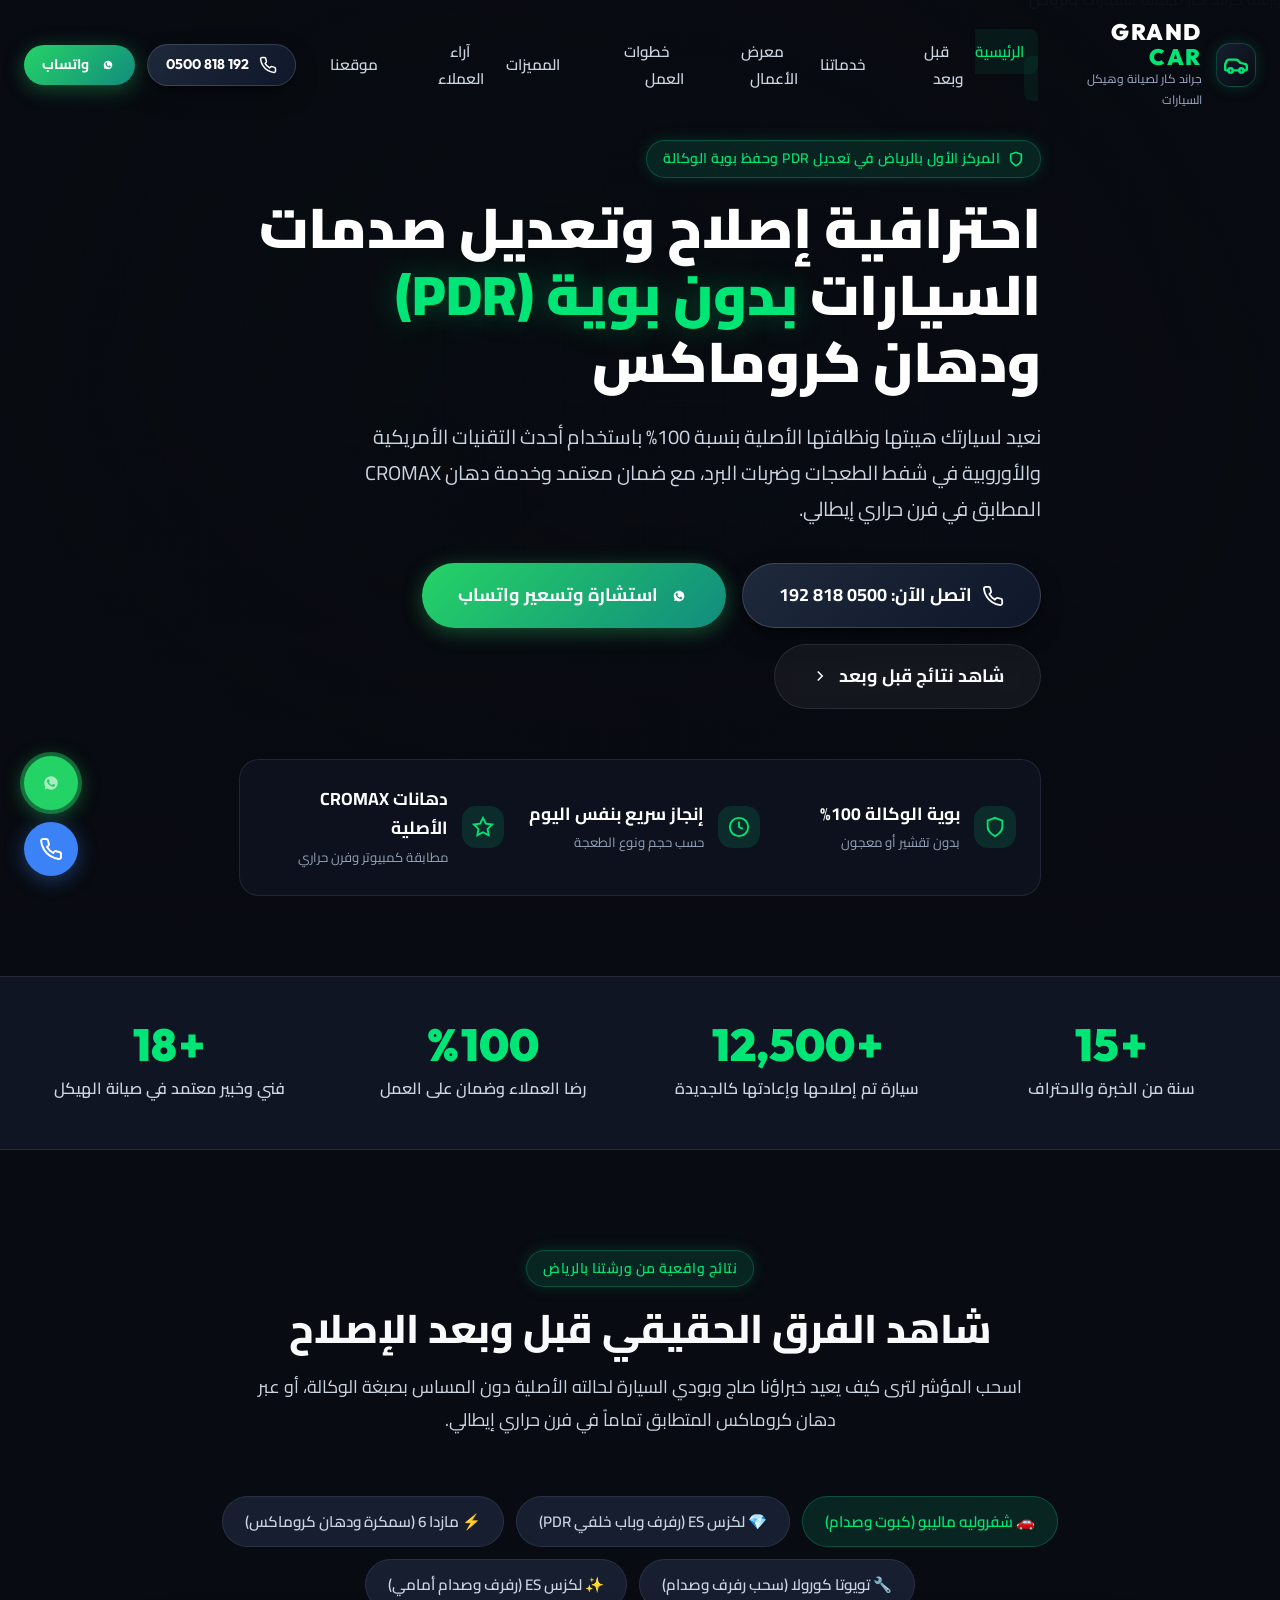
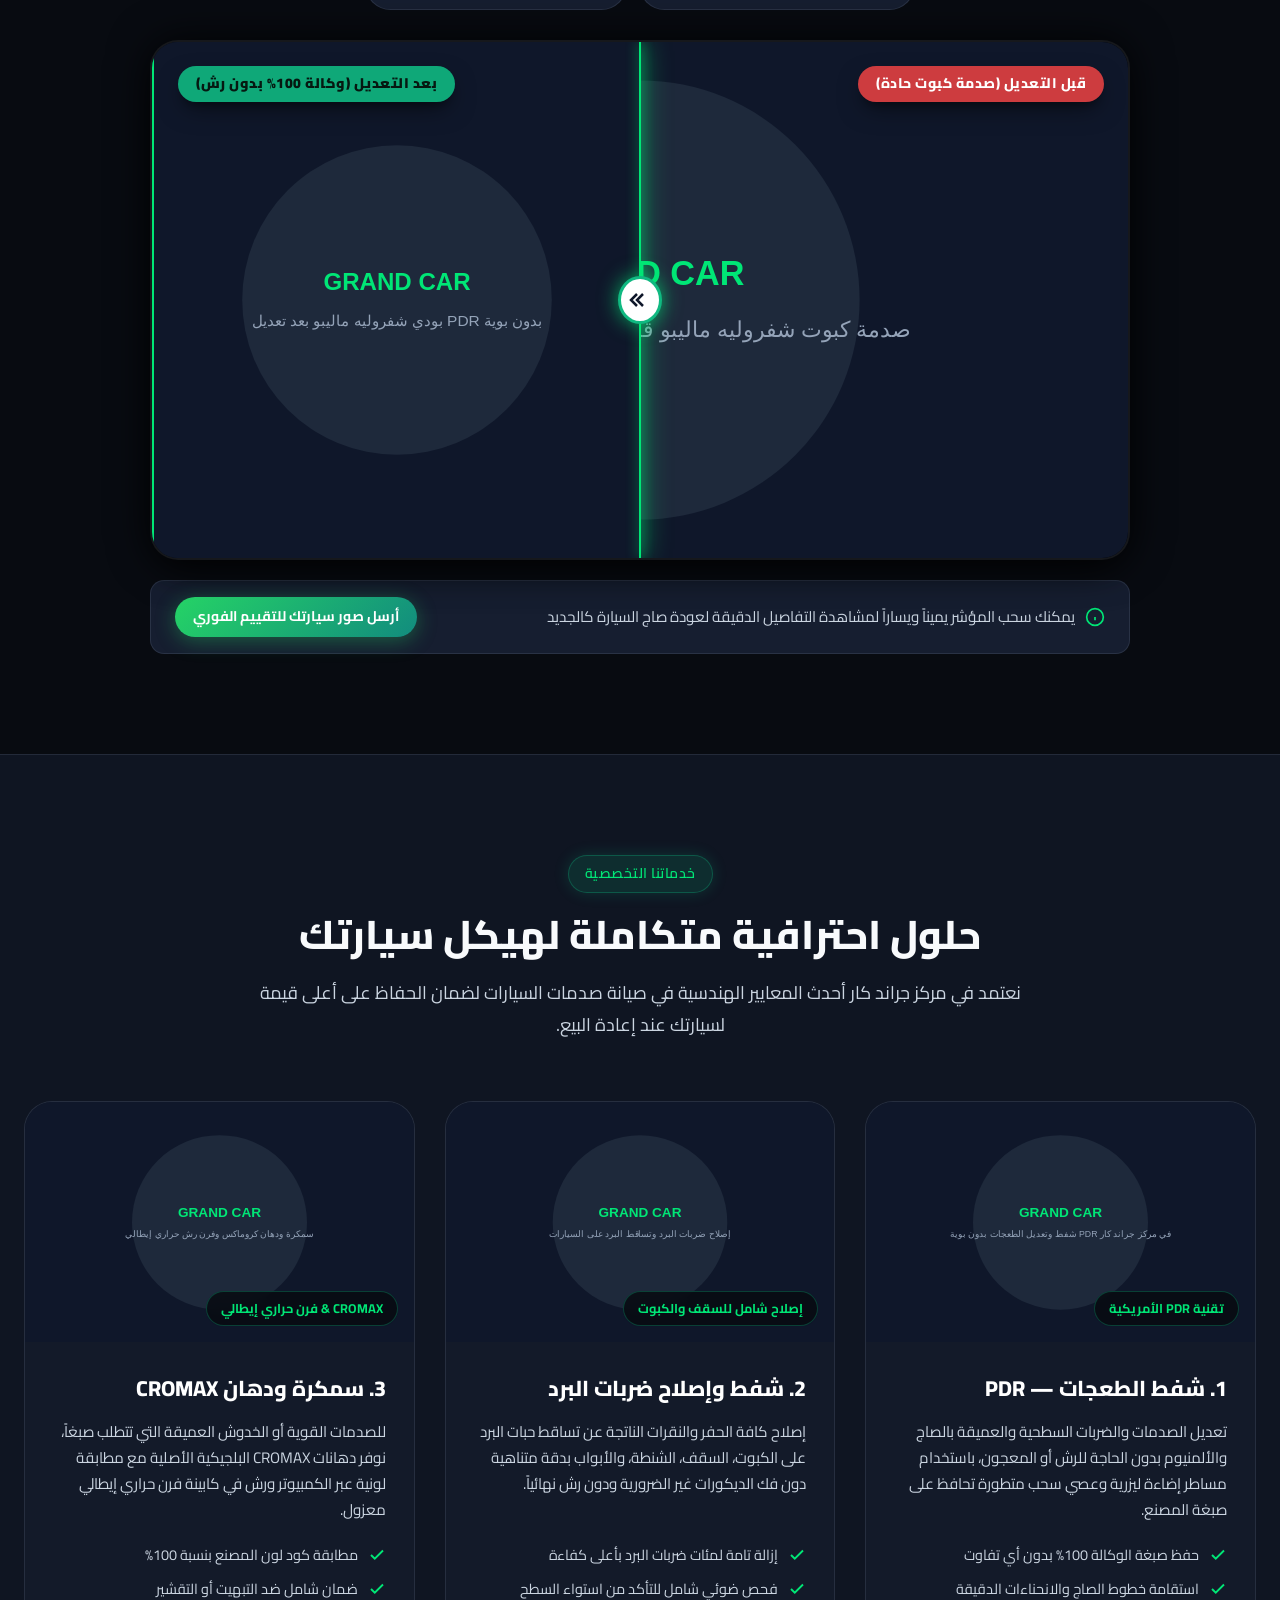
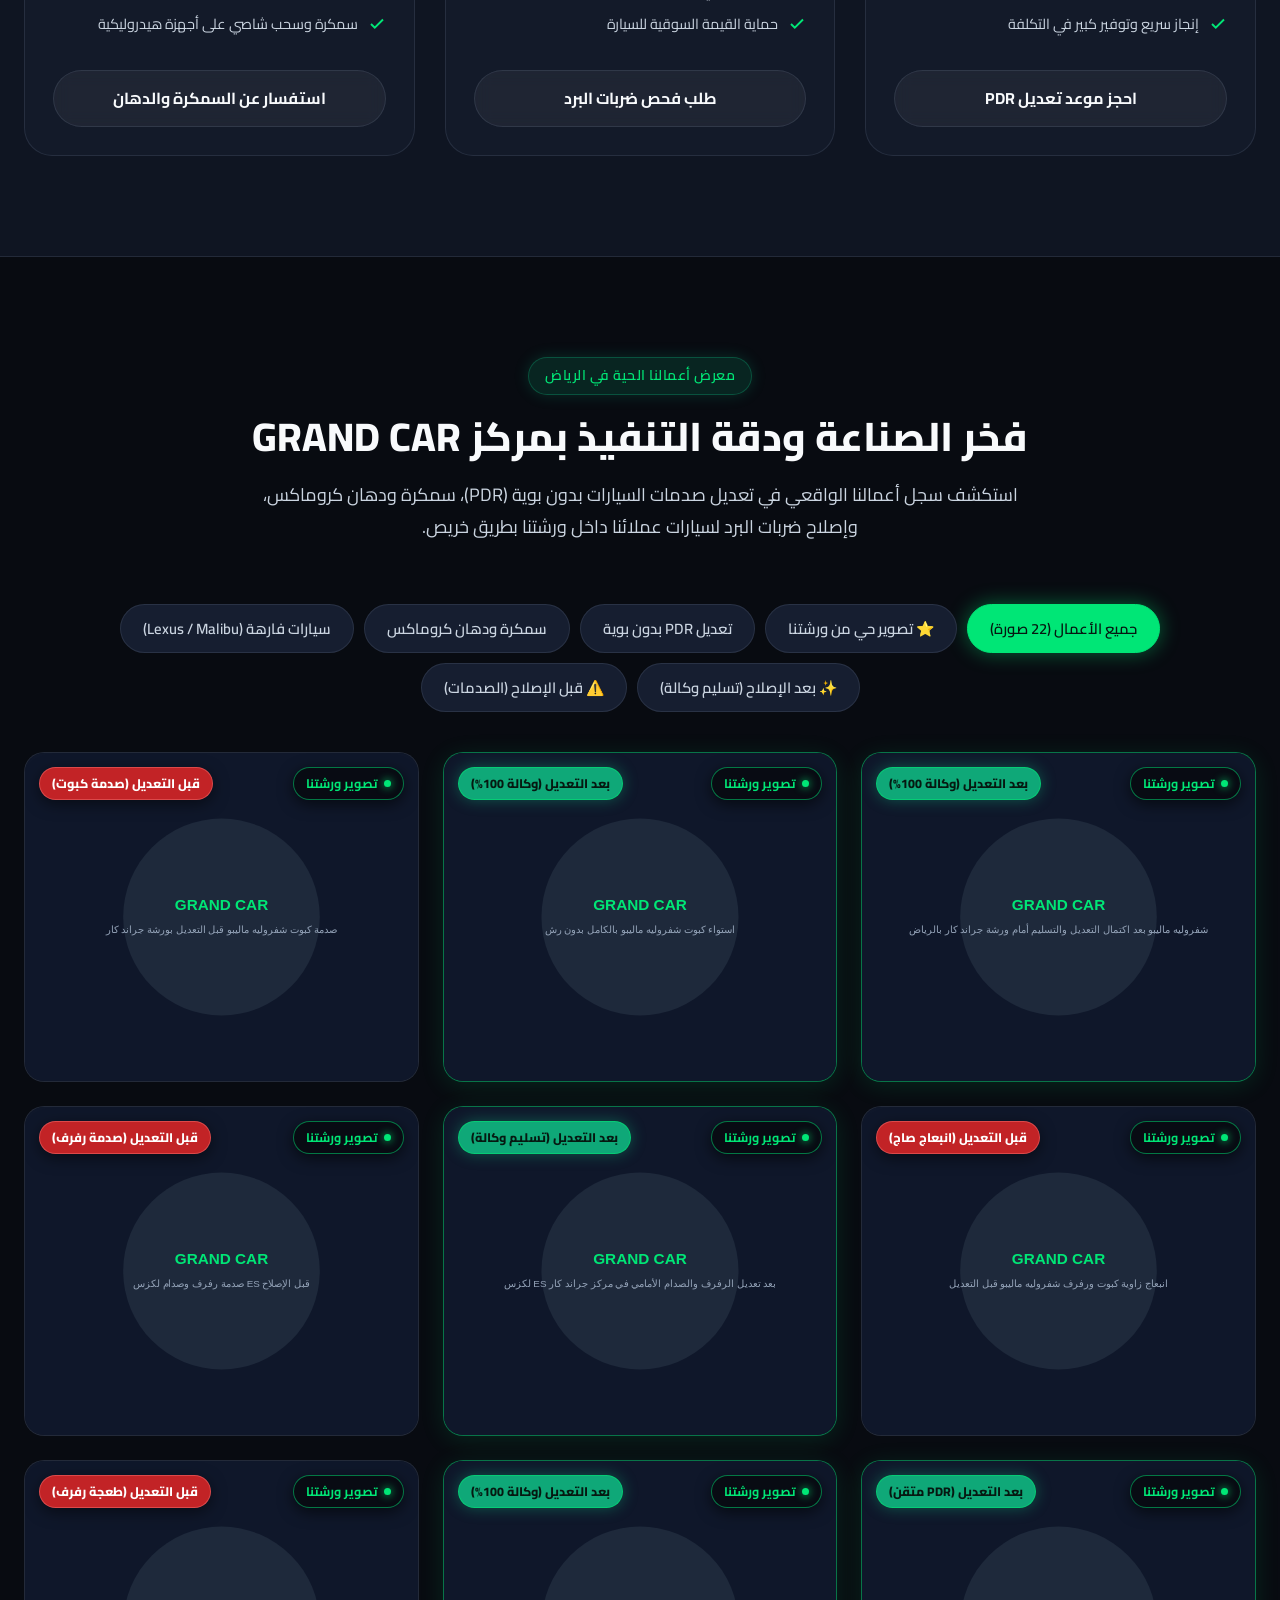
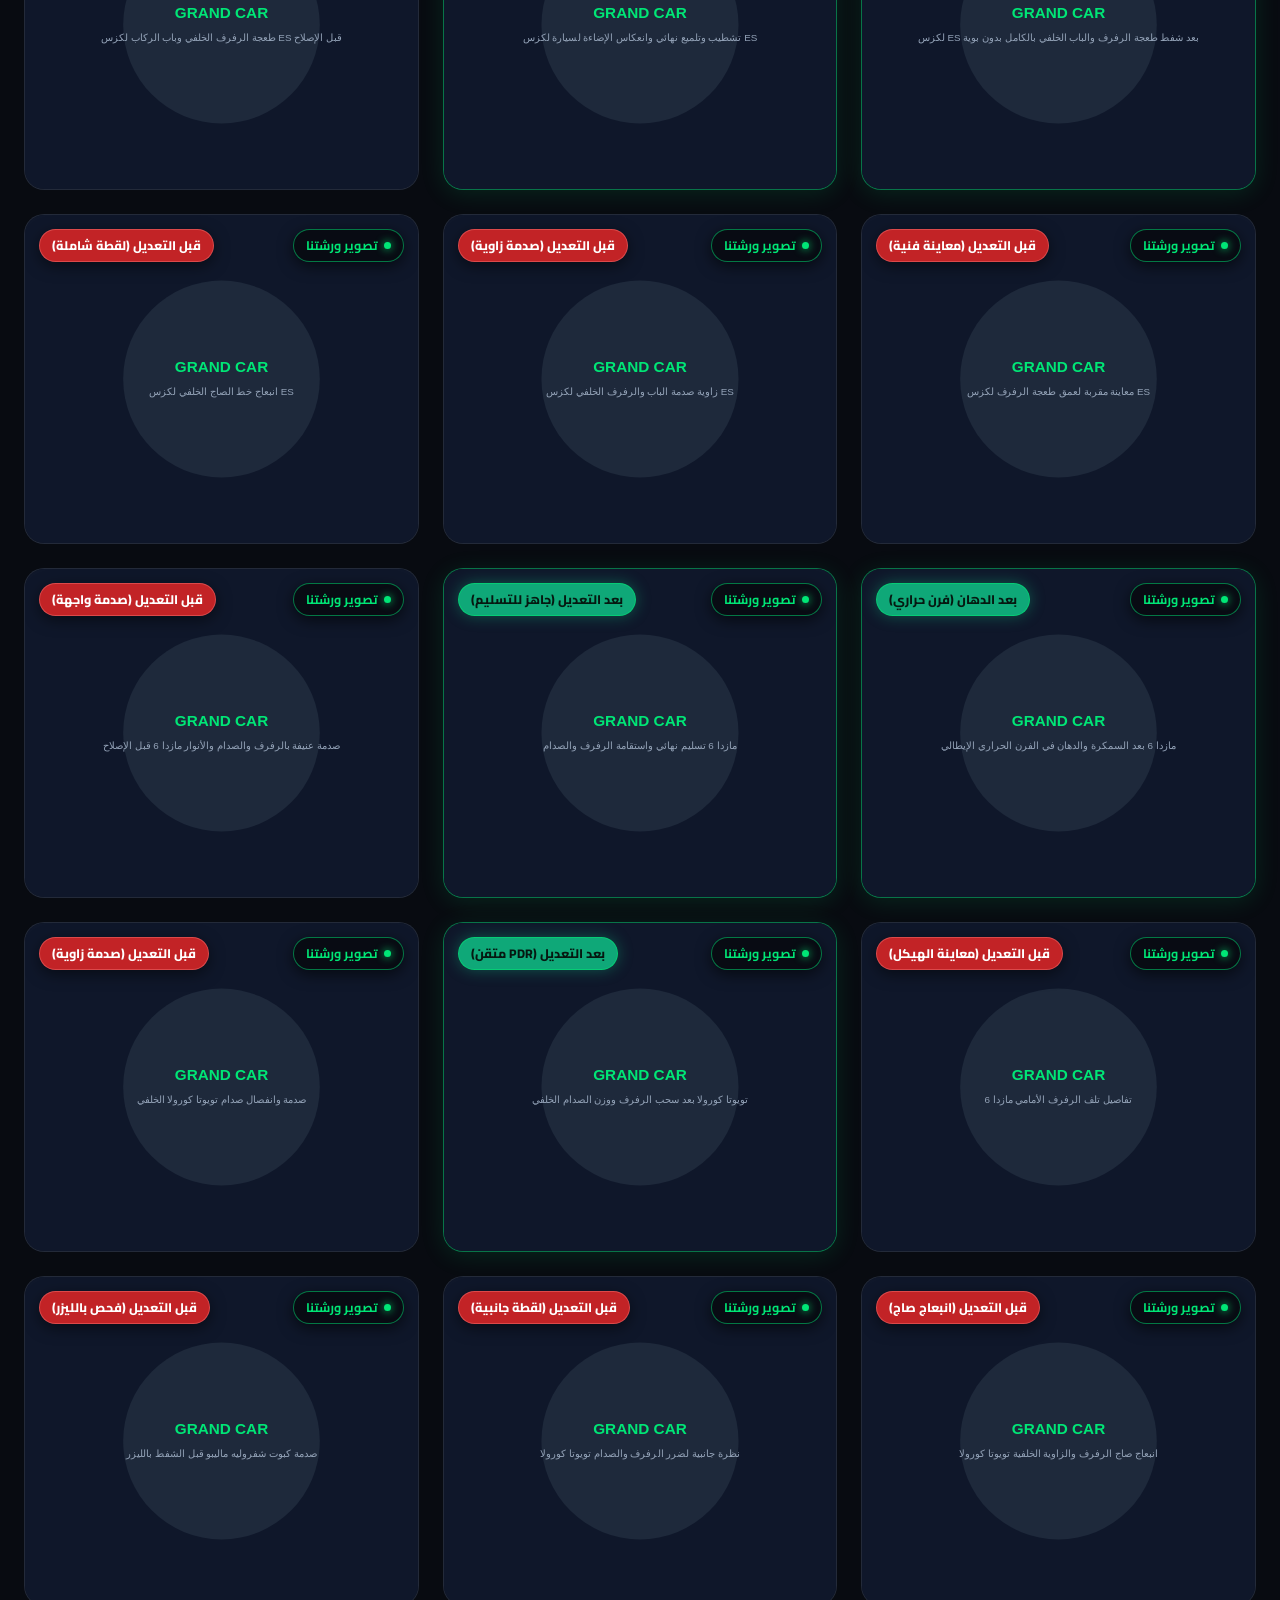
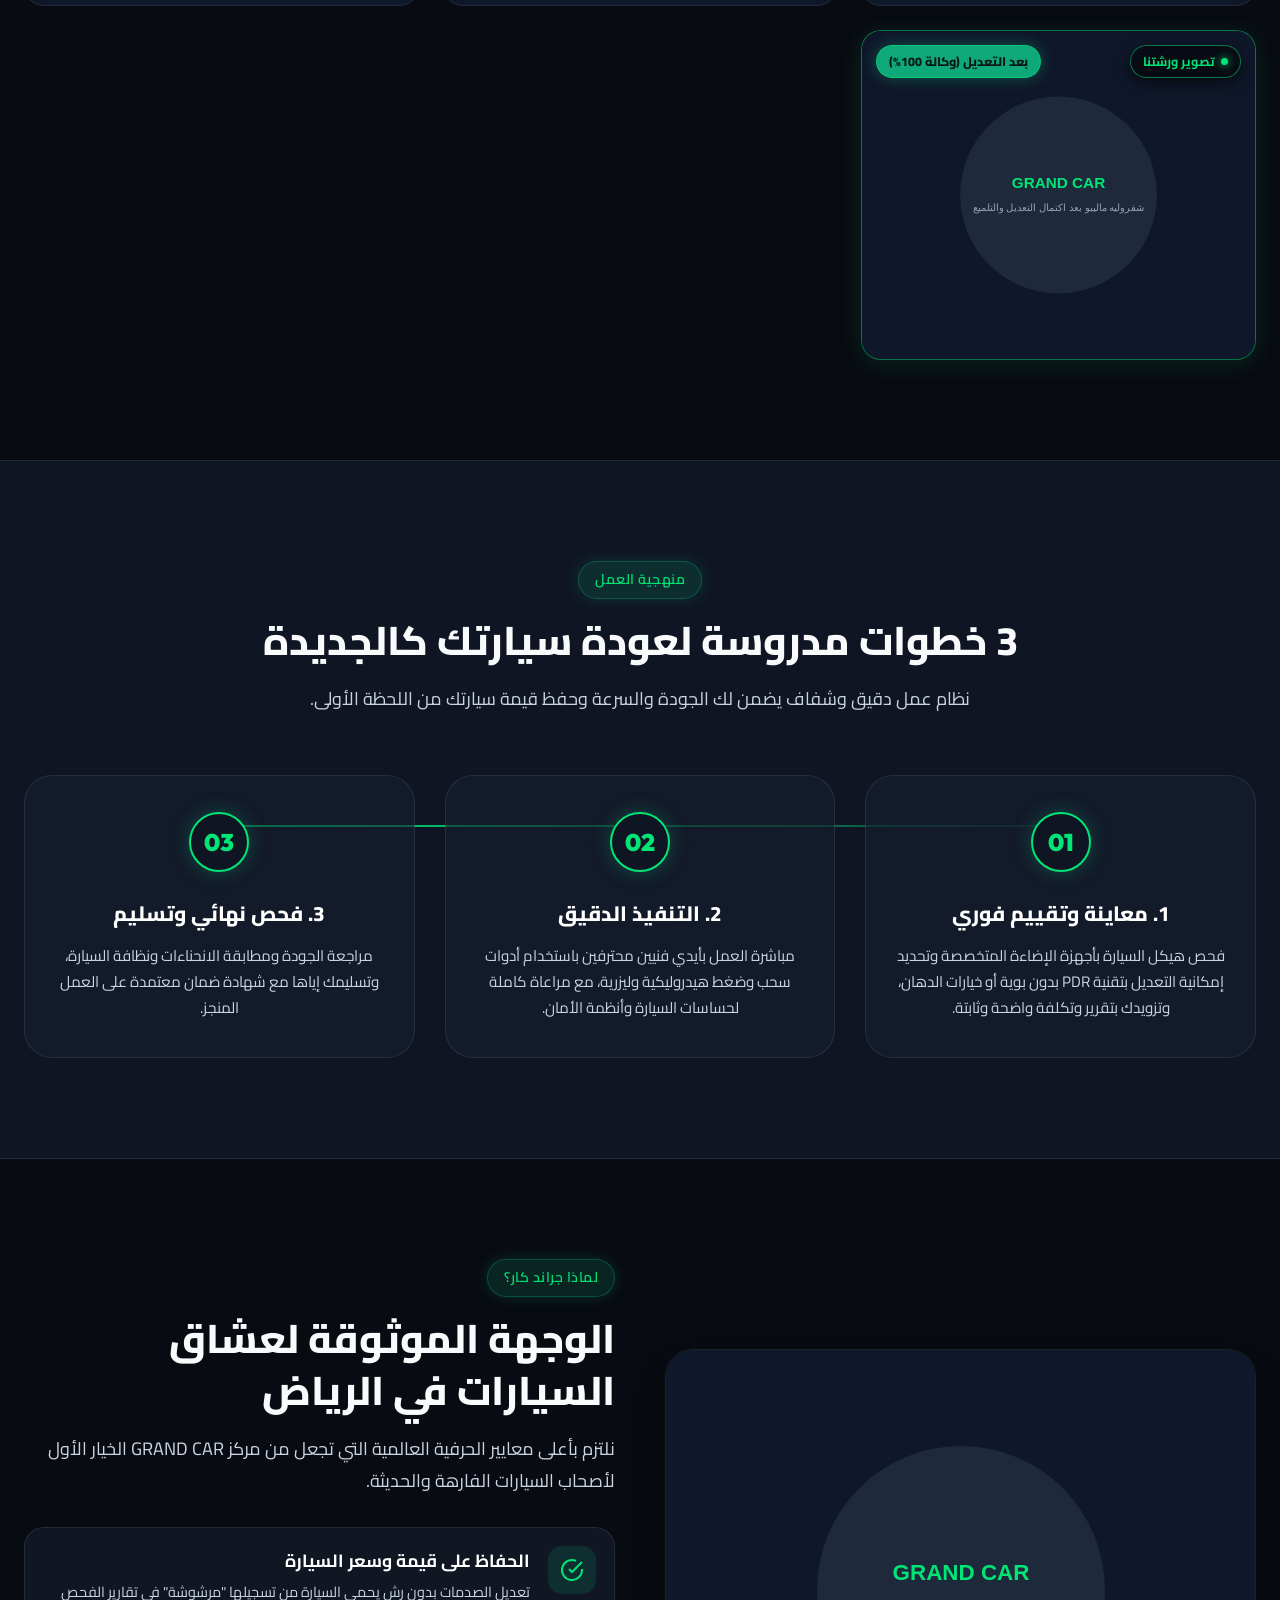
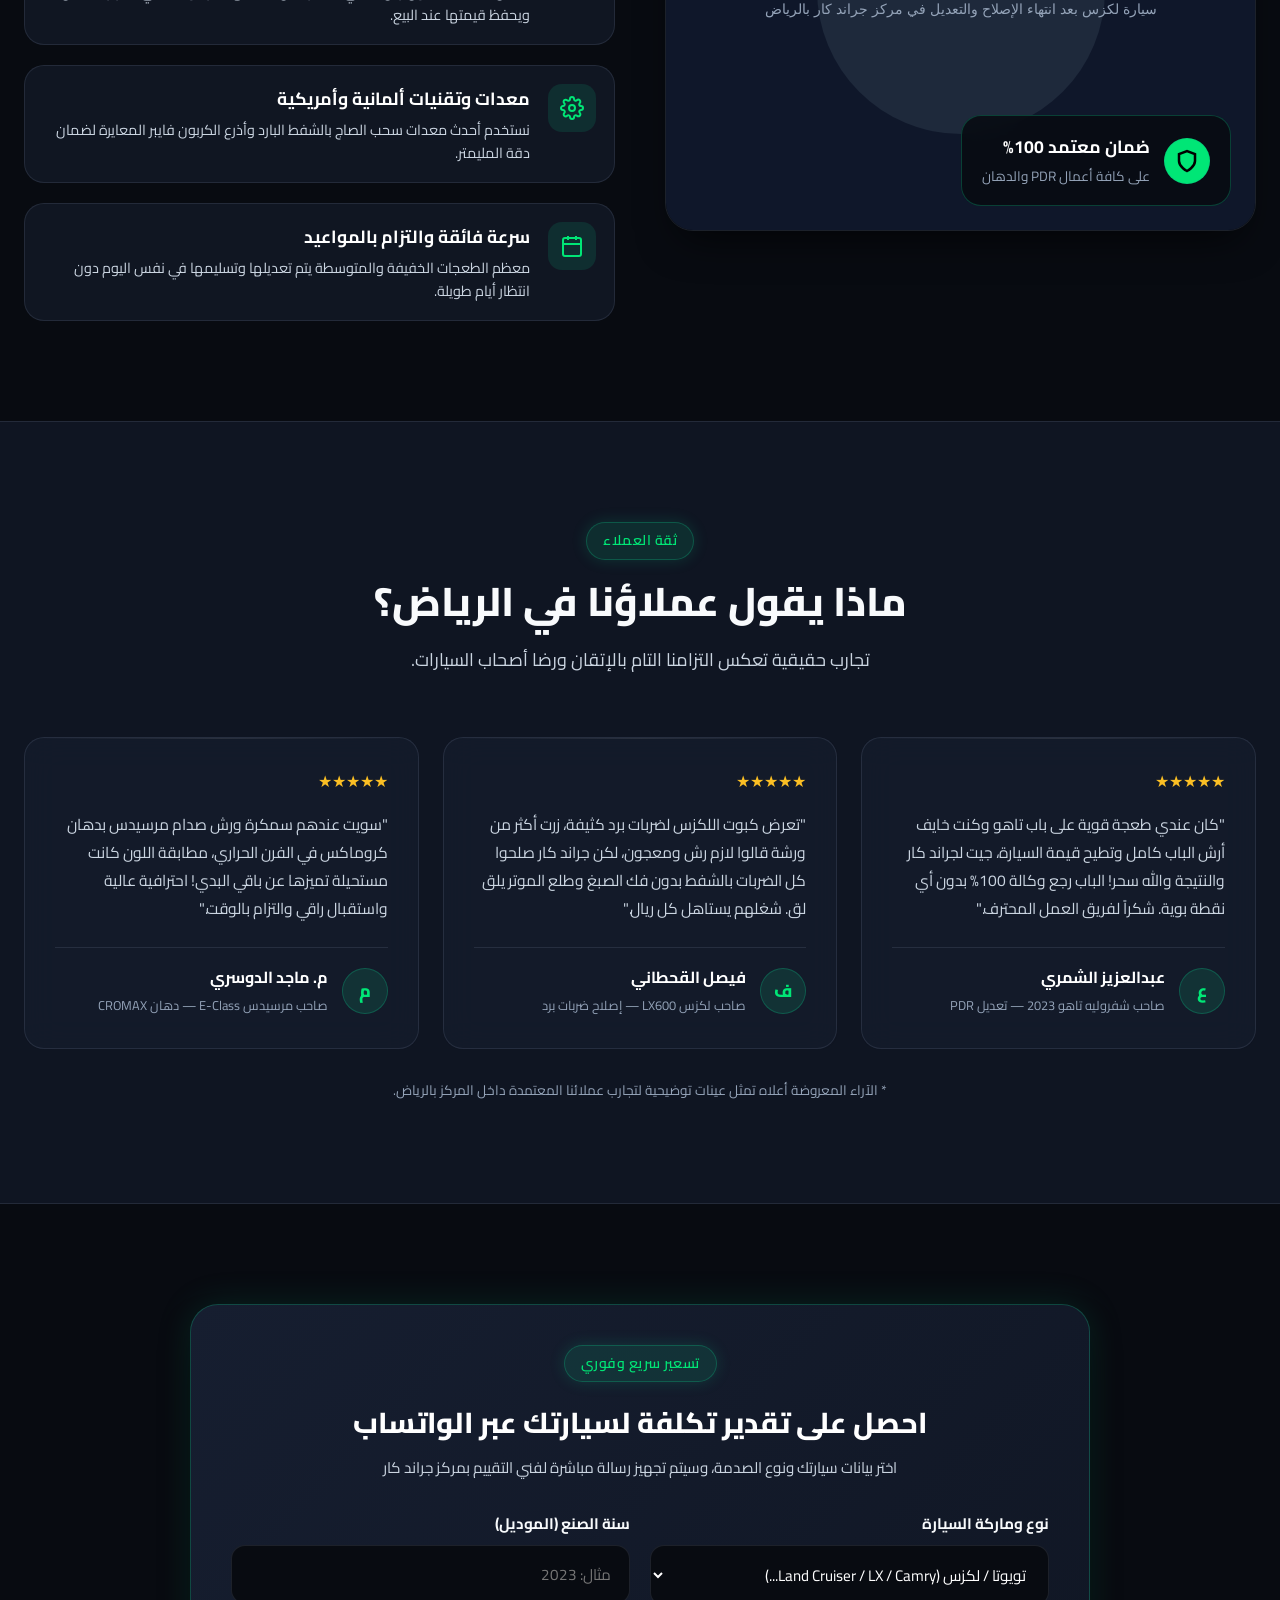
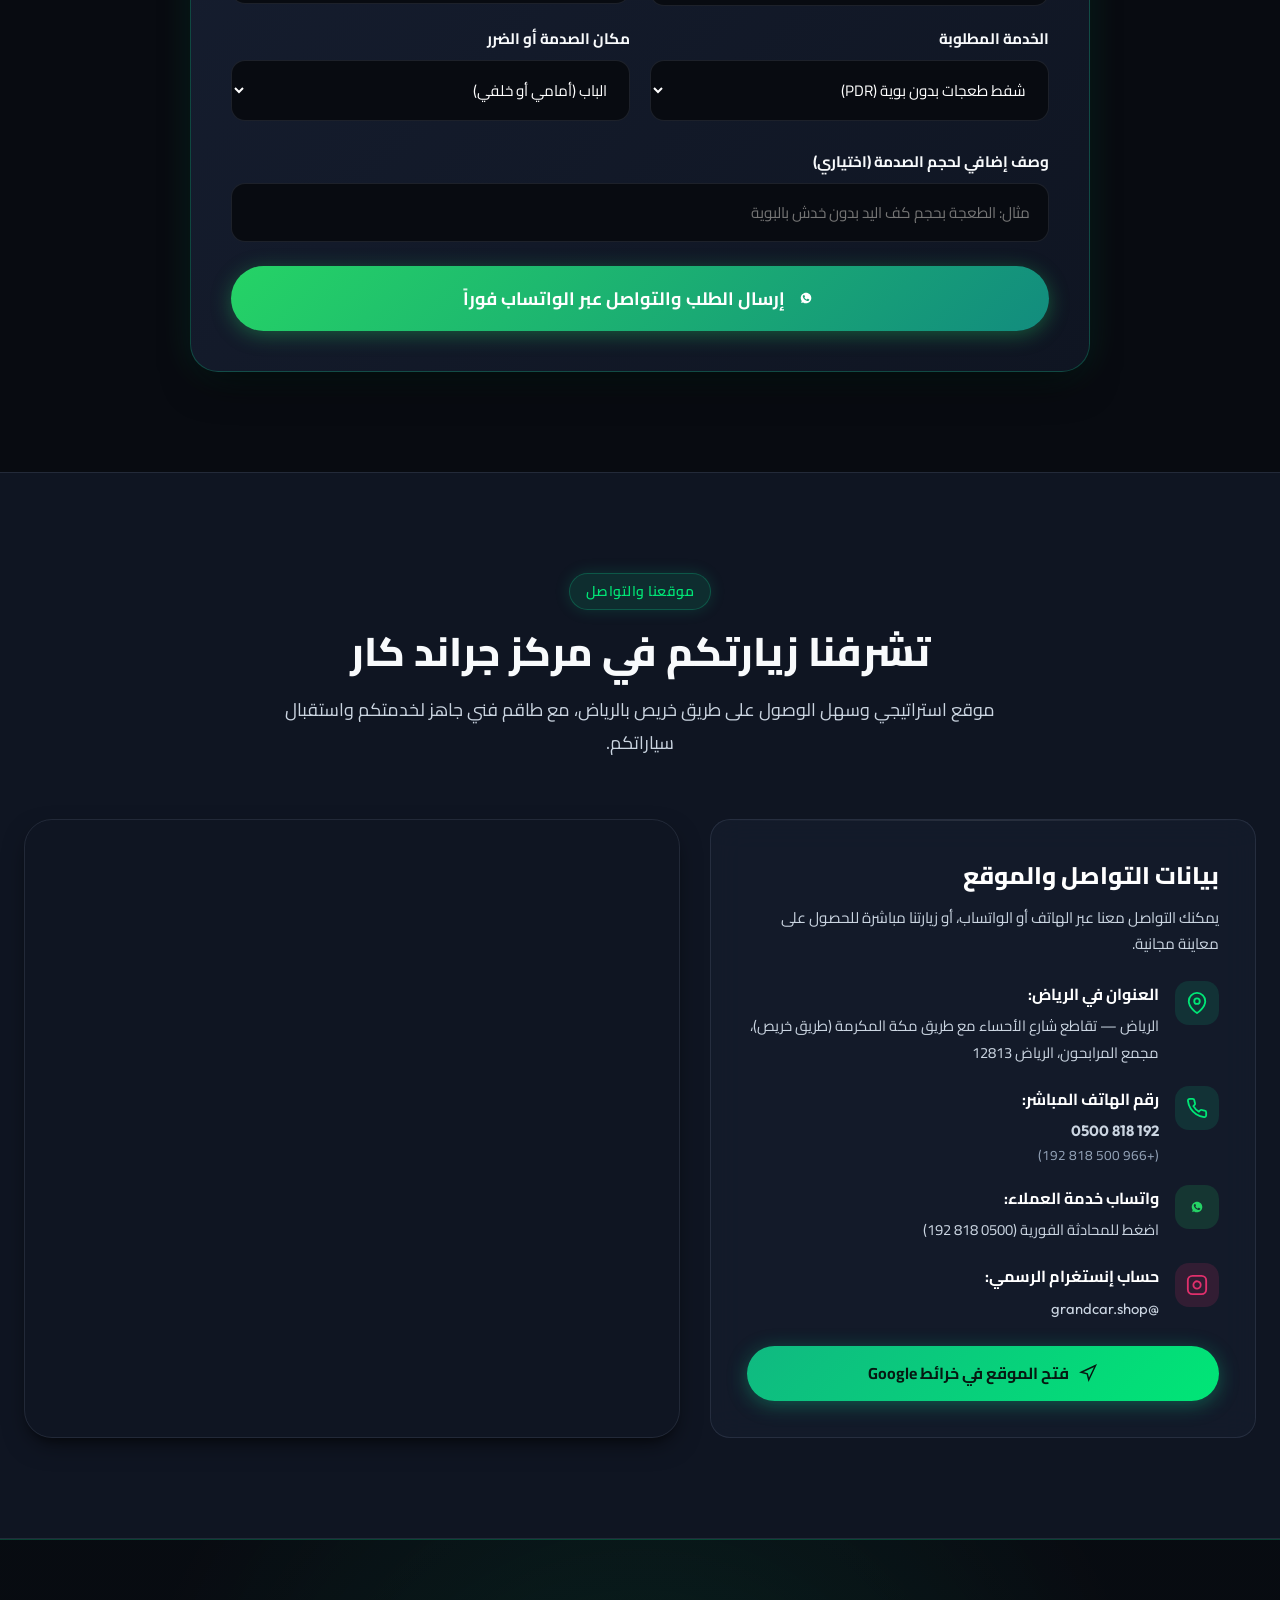
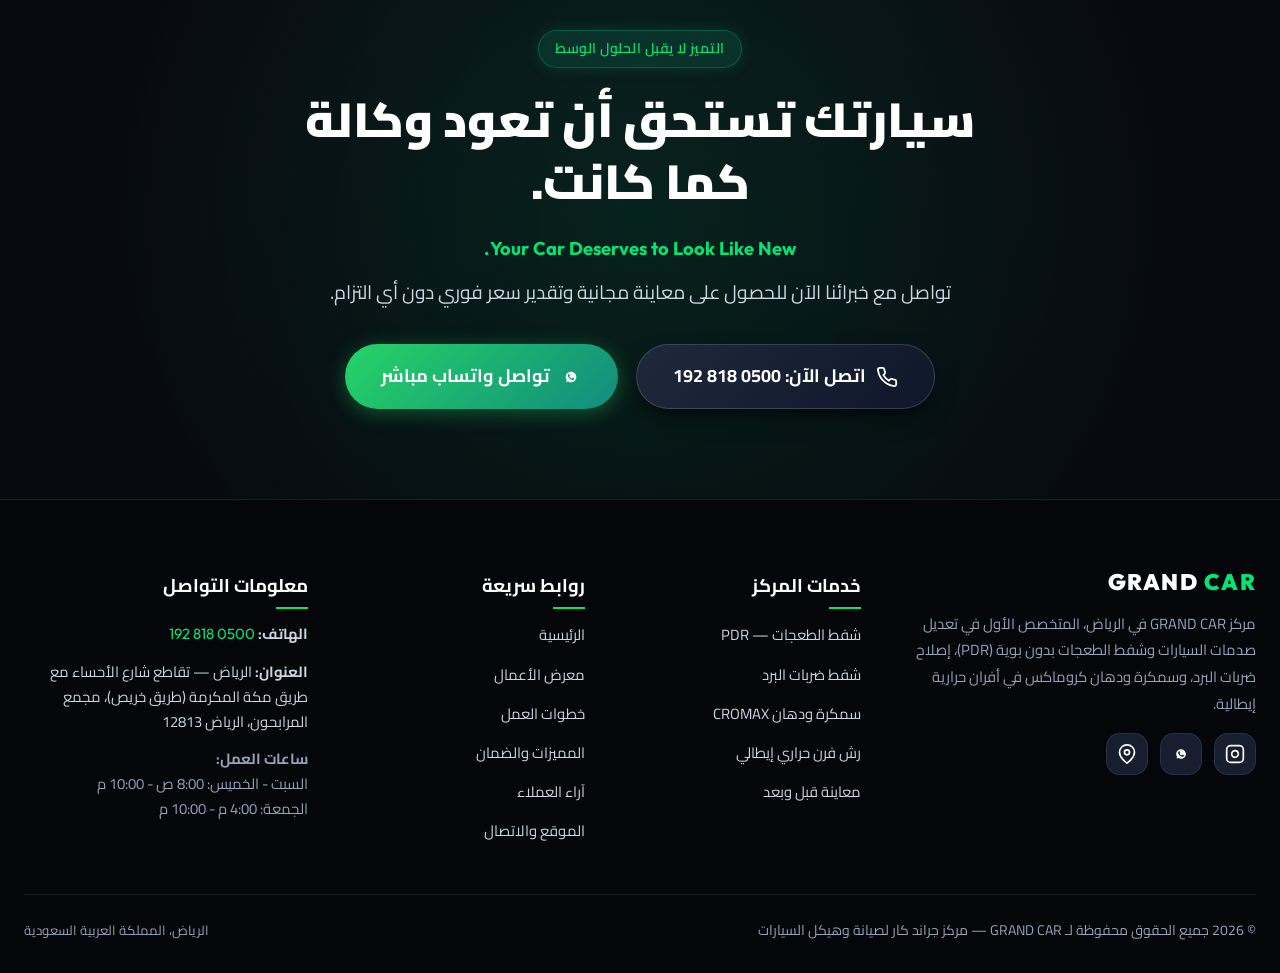
==== commit 5b4ec674: "Add files via upload" ====
--- a/index.html
+++ b/index.html
@@ -220,35 +220,37 @@
   <section class="section" id="comparison">
     <div class="container">
       <div class="section-header">
-        <div class="badge badge-glow">نتائج واقعية ملموسة</div>
-        <h2 class="section-title">شاهد الفرق قبل وبعد الإصلاح</h2>
+        <div class="badge badge-glow">نتائج واقعية من ورشتنا بالرياض</div>
+        <h2 class="section-title">شاهد الفرق الحقيقي قبل وبعد الإصلاح</h2>
         <p class="section-subtitle">
-          اسحب المؤشر لترى كيف يعيد خبراؤنا صاج وبودي السيارة لحالته الأصلية دون المساس بصبغة الوكالة، أو عبر دهان كروماكس المتطابق تماماً.
+          اسحب المؤشر لترى كيف يعيد خبراؤنا صاج وبودي السيارة لحالته الأصلية دون المساس بصبغة الوكالة، أو عبر دهان كروماكس المتطابق تماماً في فرن حراري إيطالي.
         </p>
       </div>
 
       <div class="comparison-container">
         <!-- Switch Tabs -->
         <div class="comparison-tabs">
-          <button class="comp-tab-btn active" data-target="panel-pdr">طعجة باب وبودي (PDR)</button>
-          <button class="comp-tab-btn" data-target="panel-hail">شفط ضربات البرد (السقف والكبوت)</button>
-          <button class="comp-tab-btn" data-target="panel-paint">سمكرة ودهان كروماكس CROMAX</button>
+          <button class="comp-tab-btn active" data-target="panel-malibu">🚗 شفروليه ماليبو (كبوت وصدام)</button>
+          <button class="comp-tab-btn" data-target="panel-lexus-rear">💎 لكزس ES (رفرف وباب خلفي PDR)</button>
+          <button class="comp-tab-btn" data-target="panel-mazda">⚡ مازدا 6 (سمكرة ودهان كروماكس)</button>
+          <button class="comp-tab-btn" data-target="panel-corolla">🔧 تويوتا كورولا (سحب رفرف وصدام)</button>
+          <button class="comp-tab-btn" data-target="panel-lexus-front">✨ لكزس ES (رفرف وصدام أمامي)</button>
         </div>
 
         <!-- Comparison Slider Wrapper -->
         <div class="comparison-slider-wrapper">
-          <!-- Panel 1: PDR Dent -->
-          <div class="comp-panel active" id="panel-pdr">
+          <!-- Panel 1: Chevrolet Malibu -->
+          <div class="comp-panel active" id="panel-malibu">
             <div class="img-comp-slider">
               <!-- Before Image (Base) -->
               <div class="comp-img-wrapper comp-img-before">
-                <img src="https://images.unsplash.com/photo-1541348263662-e0c8de4259ba?q=80&w=1600&auto=format&fit=crop" alt="صدمة وطعجة باب السيارة قبل التعديل PDR" loading="lazy">
-                <span class="comp-badge comp-badge-before">قبل التعديل (صدمة وطعجة)</span>
+                <img src="images/chevrolet-malibu-before-front.jpg" alt="صدمة كبوت شفروليه ماليبو قبل التعديل في مركز جراند كار" loading="lazy">
+                <span class="comp-badge comp-badge-before">قبل التعديل (صدمة كبوت حادة)</span>
               </div>
               <!-- After Image (Overlay, resized by JS) -->
               <div class="comp-img-wrapper comp-img-after" style="width: 50%;">
-                <img src="https://images.unsplash.com/photo-1503376780353-7e6692767b70?q=80&w=1600&auto=format&fit=crop" alt="بودي السيارة بعد تعديل PDR بدون بوية" loading="lazy">
-                <span class="comp-badge comp-badge-after">بعد التعديل PDR (وكالة 100%)</span>
+                <img src="images/chevrolet-malibu-after-front.jpg" alt="بودي شفروليه ماليبو بعد تعديل PDR بدون بوية" loading="lazy">
+                <span class="comp-badge comp-badge-after">بعد التعديل (وكالة 100% بدون رش)</span>
               </div>
               <!-- Drag Handle -->
               <div class="comp-handle" style="left: 50%;" aria-label="مقبض المقارنة">
@@ -260,15 +262,15 @@
             </div>
           </div>
 
-          <!-- Panel 2: Hail Damage -->
-          <div class="comp-panel" id="panel-hail">
+          <!-- Panel 2: Lexus ES Rear -->
+          <div class="comp-panel" id="panel-lexus-rear">
             <div class="img-comp-slider">
               <div class="comp-img-wrapper comp-img-before">
-                <img src="https://images.unsplash.com/photo-1583121274602-3e2820c69888?q=80&w=1600&auto=format&fit=crop" alt="كبوت سيارة متضرر من ضربات البرد قبل الإصلاح" loading="lazy">
-                <span class="comp-badge comp-badge-before">قبل (ضربات برد متعددة)</span>
+                <img src="images/lexus-es-rear-before-1.jpg" alt="طعجة الرفرف الخلفي وباب لكزس ES قبل الإصلاح" loading="lazy">
+                <span class="comp-badge comp-badge-before">قبل (طعجة قوية بالرفرف والباب)</span>
               </div>
               <div class="comp-img-wrapper comp-img-after" style="width: 50%;">
-                <img src="https://images.unsplash.com/photo-1618843479313-40f8afb4b4d8?q=80&w=1600&auto=format&fit=crop" alt="كبوت سيارة مستوي ولامع بعد إصلاح ضربات البرد" loading="lazy">
+                <img src="images/lexus-es-rear-after-1.jpg" alt="لكزس ES بعد شفط وتعديل الرفرف بالكامل بدون بوية" loading="lazy">
                 <span class="comp-badge comp-badge-after">بعد (استواء تام ولمعان الوكالة)</span>
               </div>
               <div class="comp-handle" style="left: 50%;">
@@ -280,15 +282,15 @@
             </div>
           </div>
 
-          <!-- Panel 3: Body & Cromax Paint -->
-          <div class="comp-panel" id="panel-paint">
+          <!-- Panel 3: Mazda 6 -->
+          <div class="comp-panel" id="panel-mazda">
             <div class="img-comp-slider">
               <div class="comp-img-wrapper comp-img-before">
-                <img src="https://images.unsplash.com/photo-1563720223185-11003d516935?q=80&w=1600&auto=format&fit=crop" alt="سمكرة ودهان رفرف سيارة مصدوم قبل الإصلاح" loading="lazy">
-                <span class="comp-badge comp-badge-before">قبل (حكوك وتلف بالدهان)</span>
+                <img src="images/mazda6-silver-before-1.jpg" alt="صدمة وانكسار رفرف وصدام مازدا 6 قبل الإصلاح" loading="lazy">
+                <span class="comp-badge comp-badge-before">قبل (صدمة عنيفة بالرفرف والصدام)</span>
               </div>
               <div class="comp-img-wrapper comp-img-after" style="width: 50%;">
-                <img src="https://images.unsplash.com/photo-1617788138017-80ad40651399?q=80&w=1600&auto=format&fit=crop" alt="رفرف سيارة بعد دهان كروماكس وفرن حراري" loading="lazy">
+                <img src="images/mazda6-silver-after-1.jpg" alt="مازدا 6 بعد السمكرة ودهان كروماكس وفرن حراري" loading="lazy">
                 <span class="comp-badge comp-badge-after">بعد (دهان CROMAX مطابق 100%)</span>
               </div>
               <div class="comp-handle" style="left: 50%;">
@@ -299,15 +301,55 @@
               </div>
             </div>
           </div>
+
+          <!-- Panel 4: Toyota Corolla -->
+          <div class="comp-panel" id="panel-corolla">
+            <div class="img-comp-slider">
+              <div class="comp-img-wrapper comp-img-before">
+                <img src="images/corolla-rear-before-1.jpg" alt="صدمة وانفصال صدام تويوتا كورولا الخلفي قبل الإصلاح" loading="lazy">
+                <span class="comp-badge comp-badge-before">قبل (انبعاج صاج الرفرف وانفصال الصدام)</span>
+              </div>
+              <div class="comp-img-wrapper comp-img-after" style="width: 50%;">
+                <img src="images/corolla-rear-after.jpg" alt="تويوتا كورولا بعد سحب وتعديل الرفرف ووزن الصدام" loading="lazy">
+                <span class="comp-badge comp-badge-after">بعد (سحب واستعدال دقيق ومطابقة)</span>
+              </div>
+              <div class="comp-handle" style="left: 50%;">
+                <div class="handle-line"></div>
+                <div class="handle-circle">
+                  <svg viewBox="0 0 24 24" fill="none" stroke="currentColor" stroke-width="2.5"><polyline points="15 18 9 12 15 6"></polyline><polyline points="9 18 3 12 9 6"></polyline></svg>
+                </div>
+              </div>
+            </div>
+          </div>
+
+          <!-- Panel 5: Lexus ES Front -->
+          <div class="comp-panel" id="panel-lexus-front">
+            <div class="img-comp-slider">
+              <div class="comp-img-wrapper comp-img-before">
+                <img src="images/lexus-es-front-before.jpg" alt="صدمة رفرف وصدام لكزس ES الأمامي قبل التعديل" loading="lazy">
+                <span class="comp-badge comp-badge-before">قبل (صدمة حادة بالرفرف والصدام)</span>
+              </div>
+              <div class="comp-img-wrapper comp-img-after" style="width: 50%;">
+                <img src="images/lexus-es-front-after.jpg" alt="لكزس ES بعد انتهاء التعديل والتلميع أمام ورشة جراند كار" loading="lazy">
+                <span class="comp-badge comp-badge-after">بعد (تسليم وكالة 100% في الرياض)</span>
+              </div>
+              <div class="comp-handle" style="left: 50%;">
+                <div class="handle-line"></div>
+                <div class="handle-circle">
+                  <svg viewBox="0 0 24 24" fill="none" stroke="currentColor" stroke-width="2.5"><polyline points="15 18 9 12 15 6"></polyline><polyline points="9 18 3 12 9 6"></polyline></svg>
+                </div>
+              </div>
+            </div>
+          </div>
         </div>
 
         <div class="comp-footer-info">
           <div style="display: flex; align-items: center; gap: 10px;">
             <svg width="20" height="20" viewBox="0 0 24 24" fill="none" stroke="var(--accent-glow)" stroke-width="2"><circle cx="12" cy="12" r="10"/><line x1="12" y1="16" x2="12" y2="12"/><line x1="12" y1="8" x2="12.01" y2="8"/></svg>
-            <span style="font-size: 0.95rem; color: var(--text-secondary);">يمكنك السحب باللمس أو بالفأرة يميناً ويساراً لمقارنة النتيجة الكاملة</span>
+            <span style="font-size: 0.95rem; color: var(--text-secondary);">يمكنك سحب المؤشر يميناً ويساراً لمشاهدة التفاصيل الدقيقة لعودة صاج السيارة كالجديد</span>
           </div>
           <a href="https://wa.me/966500818192?text=السلام%20عليكم،%20أود%20إرسال%20صور%20سيارتي%20لمعرفة%20إمكانية%20تعديلها%20مثل%20هذه%20النتائج" target="_blank" rel="noopener noreferrer" class="btn btn-whatsapp btn-sm">
-            <span>أرسل صور سيارتك للتقييم</span>
+            <span>أرسل صور سيارتك للتقييم الفوري</span>
           </a>
         </div>
       </div>
@@ -331,7 +373,7 @@
         <!-- Service 1: PDR -->
         <article class="service-card">
           <div class="service-img-wrapper">
-            <img src="https://images.unsplash.com/photo-1619642751034-765dfdf7c58e?q=80&w=1000&auto=format&fit=crop" alt="شفط وتعديل الطعجات بدون بوية PDR" loading="lazy">
+            <img src="images/chevrolet-malibu-after-wide.jpg" alt="شفط وتعديل الطعجات بدون بوية PDR في مركز جراند كار" loading="lazy">
             <span class="service-overlay-badge">تقنية PDR الأمريكية</span>
           </div>
           <div class="service-body">
@@ -362,7 +404,7 @@
         <!-- Service 2: Hail Damage -->
         <article class="service-card">
           <div class="service-img-wrapper">
-            <img src="https://images.unsplash.com/photo-1486006920555-c77dce18193b?q=80&w=1000&auto=format&fit=crop" alt="إصلاح ضربات البرد وتساقط البرد على السيارات" loading="lazy">
+            <img src="images/lexus-es-rear-after-1.jpg" alt="إصلاح ضربات البرد وتساقط البرد على السيارات" loading="lazy">
             <span class="service-overlay-badge">إصلاح شامل للسقف والكبوت</span>
           </div>
           <div class="service-body">
@@ -393,7 +435,7 @@
         <!-- Service 3: Cromax Body & Paint -->
         <article class="service-card">
           <div class="service-img-wrapper">
-            <img src="https://images.unsplash.com/photo-1625047509248-ec889cbff17f?q=80&w=1000&auto=format&fit=crop" alt="سمكرة ودهان كروماكس وفرن رش حراري إيطالي" loading="lazy">
+            <img src="images/mazda6-silver-after-1.jpg" alt="سمكرة ودهان كروماكس وفرن رش حراري إيطالي" loading="lazy">
             <span class="service-overlay-badge">CROMAX & فرن حراري إيطالي</span>
           </div>
           <div class="service-body">
@@ -425,100 +467,362 @@
   </section>
 
   <!-- ==========================================================================
-       Gallery Section (Our Work / معرض أعمالنا)
+       Gallery Section (Our Work / معرض أعمالنا) - Featuring ALL Workshop Photos
        ========================================================================== -->
   <section class="section" id="gallery">
     <div class="container">
       <div class="section-header">
-        <div class="badge badge-glow">معرض أعمالنا</div>
-        <h2 class="section-title">فخر الصناعة ودقة التنفيذ في الرياض</h2>
+        <div class="badge badge-glow">معرض أعمالنا الحية في الرياض</div>
+        <h2 class="section-title">فخر الصناعة ودقة التنفيذ بمركز GRAND CAR</h2>
         <p class="section-subtitle">
-          استكشف جانباً من السيارات الفارهة والسياحية التي تولى فريق GRAND CAR تعديلها وصيانتها بأعلى مستويات الإتقان.
+          استكشف سجل أعمالنا الواقعي في تعديل صدمات السيارات بدون بوية (PDR)، سمكرة ودهان كروماكس، وإصلاح ضربات البرد لسيارات عملائنا داخل ورشتنا بطريق خريص.
         </p>
       </div>
 
       <!-- Gallery Filter Buttons -->
       <div class="gallery-filters">
-        <button class="gallery-filter-btn active" data-filter="all">جميع الأعمال</button>
+        <button class="gallery-filter-btn active" data-filter="all">جميع الأعمال (22 صورة)</button>
+        <button class="gallery-filter-btn" data-filter="real">⭐ تصوير حي من ورشتنا</button>
         <button class="gallery-filter-btn" data-filter="pdr">تعديل PDR بدون بوية</button>
-        <button class="gallery-filter-btn" data-filter="hail">ضربات البرد</button>
         <button class="gallery-filter-btn" data-filter="paint">سمكرة ودهان كروماكس</button>
-        <button class="gallery-filter-btn" data-filter="luxury">سيارات فارهة وسوبركار</button>
-      </div>
-
-      <!-- Gallery Grid -->
+        <button class="gallery-filter-btn" data-filter="luxury">سيارات فارهة (Lexus / Malibu)</button>
+        <button class="gallery-filter-btn" data-filter="after">✨ بعد الإصلاح (تسليم وكالة)</button>
+        <button class="gallery-filter-btn" data-filter="before">⚠️ قبل الإصلاح (الصدمات)</button>
+      </div>
+
+      <!-- Gallery Grid: All 22 Photos -->
       <div class="gallery-grid">
-        <!-- Item 1 -->
-        <div class="gallery-item" data-category="pdr">
-          <img src="https://images.unsplash.com/photo-1617814076367-b759c7d7e738?q=80&w=800&auto=format&fit=crop" alt="تعديل صدمة رفرف بورشه بدون بوية PDR" loading="lazy">
-          <div class="gallery-item-overlay">
-            <div class="gallery-zoom-icon">
-              <svg width="20" height="20" viewBox="0 0 24 24" fill="none" stroke="currentColor" stroke-width="2"><circle cx="11" cy="11" r="8"/><line x1="21" y1="21" x2="16.65" y2="16.65"/><line x1="11" y1="8" x2="11" y2="14"/><line x1="8" y1="11" x2="14" y2="11"/></svg>
-            </div>
-            <h4 class="gallery-item-title">تعديل PDR احترافي لسيارة بورشه</h4>
-            <span class="gallery-item-tag">شفط طعجات بدون بوية</span>
-          </div>
-        </div>
-
-        <!-- Item 2 -->
-        <div class="gallery-item" data-category="paint">
-          <img src="https://images.unsplash.com/photo-1552519507-da3b142c6e3d?q=80&w=800&auto=format&fit=crop" alt="دهان كروماكس وفرن حراري لسيارة كاديلاك" loading="lazy">
-          <div class="gallery-item-overlay">
-            <div class="gallery-zoom-icon">
-              <svg width="20" height="20" viewBox="0 0 24 24" fill="none" stroke="currentColor" stroke-width="2"><circle cx="11" cy="11" r="8"/><line x1="21" y1="21" x2="16.65" y2="16.65"/><line x1="11" y1="8" x2="11" y2="14"/><line x1="8" y1="11" x2="14" y2="11"/></svg>
-            </div>
-            <h4 class="gallery-item-title">دهان كروماكس لؤلؤي وفرن إيطالي</h4>
-            <span class="gallery-item-tag">سمكرة ودهان CROMAX</span>
-          </div>
-        </div>
-
-        <!-- Item 3 -->
-        <div class="gallery-item" data-category="hail">
-          <img src="https://images.unsplash.com/photo-1618843479313-40f8afb4b4d8?q=80&w=800&auto=format&fit=crop" alt="إصلاح كبوت لكزس LX من آثار البرد" loading="lazy">
-          <div class="gallery-item-overlay">
-            <div class="gallery-zoom-icon">
-              <svg width="20" height="20" viewBox="0 0 24 24" fill="none" stroke="currentColor" stroke-width="2"><circle cx="11" cy="11" r="8"/><line x1="21" y1="21" x2="16.65" y2="16.65"/><line x1="11" y1="8" x2="11" y2="14"/><line x1="8" y1="11" x2="14" y2="11"/></svg>
-            </div>
-            <h4 class="gallery-item-title">إصلاح شامل لضربات البرد على لكزس</h4>
-            <span class="gallery-item-tag">شفط ضربات البرد</span>
-          </div>
-        </div>
-
-        <!-- Item 4 -->
-        <div class="gallery-item" data-category="luxury">
-          <img src="https://images.unsplash.com/photo-1603584173870-7f23fdae1b7a?q=80&w=800&auto=format&fit=crop" alt="تجهيز وتعديل هيكل مرسيدس AMG" loading="lazy">
-          <div class="gallery-item-overlay">
-            <div class="gallery-zoom-icon">
-              <svg width="20" height="20" viewBox="0 0 24 24" fill="none" stroke="currentColor" stroke-width="2"><circle cx="11" cy="11" r="8"/><line x1="21" y1="21" x2="16.65" y2="16.65"/><line x1="11" y1="8" x2="11" y2="14"/><line x1="8" y1="11" x2="14" y2="11"/></svg>
-            </div>
-            <h4 class="gallery-item-title">تعديل هيكل مرسيدس AMG G63</h4>
-            <span class="gallery-item-tag">سيارات فارهة</span>
-          </div>
-        </div>
-
-        <!-- Item 5 -->
-        <div class="gallery-item" data-category="pdr">
-          <img src="https://images.unsplash.com/photo-1492144534655-ae79c964c9d7?q=80&w=800&auto=format&fit=crop" alt="تعديل باب سيارة بي إم دبليو الفئة السابعة" loading="lazy">
-          <div class="gallery-item-overlay">
-            <div class="gallery-zoom-icon">
-              <svg width="20" height="20" viewBox="0 0 24 24" fill="none" stroke="currentColor" stroke-width="2"><circle cx="11" cy="11" r="8"/><line x1="21" y1="21" x2="16.65" y2="16.65"/><line x1="11" y1="8" x2="11" y2="14"/><line x1="8" y1="11" x2="14" y2="11"/></svg>
-            </div>
-            <h4 class="gallery-item-title">تعديل باب بي إم دبليو بدون فك صبغ</h4>
-            <span class="gallery-item-tag">شفط طعجات PDR</span>
-          </div>
-        </div>
-
-        <!-- Item 6 -->
-        <div class="gallery-item" data-category="luxury">
-          <img src="https://images.unsplash.com/photo-1503376780353-7e6692767b70?q=80&w=800&auto=format&fit=crop" alt="فحص نهائي وتلميع صاطع لبورشه 911" loading="lazy">
-          <div class="gallery-item-overlay">
-            <div class="gallery-zoom-icon">
-              <svg width="20" height="20" viewBox="0 0 24 24" fill="none" stroke="currentColor" stroke-width="2"><circle cx="11" cy="11" r="8"/><line x1="21" y1="21" x2="16.65" y2="16.65"/><line x1="11" y1="8" x2="11" y2="14"/><line x1="8" y1="11" x2="14" y2="11"/></svg>
-            </div>
-            <h4 class="gallery-item-title">استلام وتسليم بورشه 911 بحالة الوكالة</h4>
-            <span class="gallery-item-tag">سيارات فارهة</span>
-          </div>
-        </div>
+
+        <!-- 1: Malibu After Wide -->
+        <div class="gallery-item featured-real" data-category="real luxury pdr after">
+          <span class="gallery-real-badge">تصوير ورشتنا</span>
+          <span class="gallery-status-badge gallery-status-after">بعد التعديل (وكالة 100%)</span>
+          <img src="images/chevrolet-malibu-after-wide.jpg" alt="شفروليه ماليبو بعد اكتمال التعديل والتسليم أمام ورشة جراند كار بالرياض" class="pos-top" loading="lazy">
+          <div class="gallery-item-overlay">
+            <span class="gallery-item-car">Chevrolet Malibu</span>
+            <h4 class="gallery-item-title">شفروليه ماليبو — بعد اكتمال التعديل والتسليم</h4>
+            <span class="gallery-item-tag">واجهة مركز جراند كار — طريق خريص بالرياض</span>
+            <div class="gallery-zoom-icon">
+              <svg width="20" height="20" viewBox="0 0 24 24" fill="none" stroke="currentColor" stroke-width="2"><circle cx="11" cy="11" r="8"/><line x1="21" y1="21" x2="16.65" y2="16.65"/><line x1="11" y1="8" x2="11" y2="14"/><line x1="8" y1="11" x2="14" y2="11"/></svg>
+            </div>
+          </div>
+        </div>
+
+        <!-- 2: Malibu After Front -->
+        <div class="gallery-item featured-real" data-category="real luxury pdr after">
+          <span class="gallery-real-badge">تصوير ورشتنا</span>
+          <span class="gallery-status-badge gallery-status-after">بعد التعديل (وكالة 100%)</span>
+          <img src="images/chevrolet-malibu-after-front.jpg" alt="استواء كبوت شفروليه ماليبو بالكامل بدون رش" class="pos-center" loading="lazy">
+          <div class="gallery-item-overlay">
+            <span class="gallery-item-car">Chevrolet Malibu</span>
+            <h4 class="gallery-item-title">شفروليه ماليبو — استواء الكبوت والصدام بالكامل</h4>
+            <span class="gallery-item-tag">تقنية PDR لحفظ بوية الوكالة بدون رش</span>
+            <div class="gallery-zoom-icon">
+              <svg width="20" height="20" viewBox="0 0 24 24" fill="none" stroke="currentColor" stroke-width="2"><circle cx="11" cy="11" r="8"/><line x1="21" y1="21" x2="16.65" y2="16.65"/><line x1="11" y1="8" x2="11" y2="14"/><line x1="8" y1="11" x2="14" y2="11"/></svg>
+            </div>
+          </div>
+        </div>
+
+        <!-- 3: Malibu Before Front -->
+        <div class="gallery-item" data-category="real luxury pdr before">
+          <span class="gallery-real-badge">تصوير ورشتنا</span>
+          <span class="gallery-status-badge gallery-status-before">قبل التعديل (صدمة كبوت)</span>
+          <img src="images/chevrolet-malibu-before-front.jpg" alt="صدمة كبوت شفروليه ماليبو قبل التعديل بورشة جراند كار" class="pos-center" loading="lazy">
+          <div class="gallery-item-overlay">
+            <span class="gallery-item-car">Chevrolet Malibu</span>
+            <h4 class="gallery-item-title">شفروليه ماليبو — صدمة مقدمة الكبوت والشبك</h4>
+            <span class="gallery-item-tag">حالة السيارة عند الاستقبال بفرع الرياض</span>
+            <div class="gallery-zoom-icon">
+              <svg width="20" height="20" viewBox="0 0 24 24" fill="none" stroke="currentColor" stroke-width="2"><circle cx="11" cy="11" r="8"/><line x1="21" y1="21" x2="16.65" y2="16.65"/><line x1="11" y1="8" x2="11" y2="14"/><line x1="8" y1="11" x2="14" y2="11"/></svg>
+            </div>
+          </div>
+        </div>
+
+        <!-- 4: Malibu Before Side -->
+        <div class="gallery-item" data-category="real luxury pdr before">
+          <span class="gallery-real-badge">تصوير ورشتنا</span>
+          <span class="gallery-status-badge gallery-status-before">قبل التعديل (انبعاج صاج)</span>
+          <img src="images/chevrolet-malibu-before-side.jpg" alt="انبعاج زاوية كبوت ورفرف شفروليه ماليبو قبل التعديل" class="pos-top" loading="lazy">
+          <div class="gallery-item-overlay">
+            <span class="gallery-item-car">Chevrolet Malibu</span>
+            <h4 class="gallery-item-title">شفروليه ماليبو — انبعاج زاوية الكبوت والرفرف</h4>
+            <span class="gallery-item-tag">معاينة خطوط الصاج تحت الإضاءة الفنية قبل الشفط</span>
+            <div class="gallery-zoom-icon">
+              <svg width="20" height="20" viewBox="0 0 24 24" fill="none" stroke="currentColor" stroke-width="2"><circle cx="11" cy="11" r="8"/><line x1="21" y1="21" x2="16.65" y2="16.65"/><line x1="11" y1="8" x2="11" y2="14"/><line x1="8" y1="11" x2="14" y2="11"/></svg>
+            </div>
+          </div>
+        </div>
+
+        <!-- 5: Lexus ES Front After -->
+        <div class="gallery-item featured-real" data-category="real luxury pdr after">
+          <span class="gallery-real-badge">تصوير ورشتنا</span>
+          <span class="gallery-status-badge gallery-status-after">بعد التعديل (تسليم وكالة)</span>
+          <img src="images/lexus-es-front-after.jpg" alt="لكزس ES بعد تعديل الرفرف والصدام الأمامي في مركز جراند كار" class="pos-center" loading="lazy">
+          <div class="gallery-item-overlay">
+            <span class="gallery-item-car">Lexus ES 350</span>
+            <h4 class="gallery-item-title">لكزس ES — استعادة بريق ونظافة الوكالة 100%</h4>
+            <span class="gallery-item-tag">تعديل الرفرف والصدام الأمامي وتلميع ساطع</span>
+            <div class="gallery-zoom-icon">
+              <svg width="20" height="20" viewBox="0 0 24 24" fill="none" stroke="currentColor" stroke-width="2"><circle cx="11" cy="11" r="8"/><line x1="21" y1="21" x2="16.65" y2="16.65"/><line x1="11" y1="8" x2="11" y2="14"/><line x1="8" y1="11" x2="14" y2="11"/></svg>
+            </div>
+          </div>
+        </div>
+
+        <!-- 6: Lexus ES Front Before -->
+        <div class="gallery-item" data-category="real luxury pdr before">
+          <span class="gallery-real-badge">تصوير ورشتنا</span>
+          <span class="gallery-status-badge gallery-status-before">قبل التعديل (صدمة رفرف)</span>
+          <img src="images/lexus-es-front-before.jpg" alt="صدمة رفرف وصدام لكزس ES قبل الإصلاح" class="pos-center" loading="lazy">
+          <div class="gallery-item-overlay">
+            <span class="gallery-item-car">Lexus ES 350</span>
+            <h4 class="gallery-item-title">لكزس ES — صدمة حادة بالرفرف والصدام الأمامي</h4>
+            <span class="gallery-item-tag">انبعاج قوي بصاج الرفرف مع حكوك بالصدام</span>
+            <div class="gallery-zoom-icon">
+              <svg width="20" height="20" viewBox="0 0 24 24" fill="none" stroke="currentColor" stroke-width="2"><circle cx="11" cy="11" r="8"/><line x1="21" y1="21" x2="16.65" y2="16.65"/><line x1="11" y1="8" x2="11" y2="14"/><line x1="8" y1="11" x2="14" y2="11"/></svg>
+            </div>
+          </div>
+        </div>
+
+        <!-- 7: Lexus ES Rear After 1 -->
+        <div class="gallery-item featured-real" data-category="real luxury pdr after">
+          <span class="gallery-real-badge">تصوير ورشتنا</span>
+          <span class="gallery-status-badge gallery-status-after">بعد التعديل (PDR متقن)</span>
+          <img src="images/lexus-es-rear-after-1.jpg" alt="لكزس ES بعد شفط طعجة الرفرف والباب الخلفي بالكامل بدون بوية" class="pos-center" loading="lazy">
+          <div class="gallery-item-overlay">
+            <span class="gallery-item-car">Lexus ES 350</span>
+            <h4 class="gallery-item-title">لكزس ES — بعد شفط طعجة الرفرف والباب الخلفي</h4>
+            <span class="gallery-item-tag">صاج مستوي بدقة المليمتر في كابينة الورشة</span>
+            <div class="gallery-zoom-icon">
+              <svg width="20" height="20" viewBox="0 0 24 24" fill="none" stroke="currentColor" stroke-width="2"><circle cx="11" cy="11" r="8"/><line x1="21" y1="21" x2="16.65" y2="16.65"/><line x1="11" y1="8" x2="11" y2="14"/><line x1="8" y1="11" x2="14" y2="11"/></svg>
+            </div>
+          </div>
+        </div>
+
+        <!-- 8: Lexus ES Rear After 2 -->
+        <div class="gallery-item featured-real" data-category="real luxury pdr after">
+          <span class="gallery-real-badge">تصوير ورشتنا</span>
+          <span class="gallery-status-badge gallery-status-after">بعد التعديل (وكالة 100%)</span>
+          <img src="images/lexus-es-rear-after-2.jpg" alt="تشطيب وتلميع نهائي وانعكاس الإضاءة لسيارة لكزس ES" class="pos-center" loading="lazy">
+          <div class="gallery-item-overlay">
+            <span class="gallery-item-car">Lexus ES 350</span>
+            <h4 class="gallery-item-title">لكزس ES — تشطيب وتلميع نهائي وانعكاس الإضاءة</h4>
+            <span class="gallery-item-tag">تسليم بدون أي تموجات أو أثر للصدمة</span>
+            <div class="gallery-zoom-icon">
+              <svg width="20" height="20" viewBox="0 0 24 24" fill="none" stroke="currentColor" stroke-width="2"><circle cx="11" cy="11" r="8"/><line x1="21" y1="21" x2="16.65" y2="16.65"/><line x1="11" y1="8" x2="11" y2="14"/><line x1="8" y1="11" x2="14" y2="11"/></svg>
+            </div>
+          </div>
+        </div>
+
+        <!-- 9: Lexus ES Rear Before 1 -->
+        <div class="gallery-item" data-category="real luxury pdr before">
+          <span class="gallery-real-badge">تصوير ورشتنا</span>
+          <span class="gallery-status-badge gallery-status-before">قبل التعديل (طعجة رفرف)</span>
+          <img src="images/lexus-es-rear-before-1.jpg" alt="طعجة الرفرف الخلفي وباب الركاب لكزس ES قبل الإصلاح" class="pos-center" loading="lazy">
+          <div class="gallery-item-overlay">
+            <span class="gallery-item-car">Lexus ES 350</span>
+            <h4 class="gallery-item-title">لكزس ES — طعجة الرفرف الخلفي وباب الركاب</h4>
+            <span class="gallery-item-tag">انبعاج عميق فوق القوس الخلفي للسيارة</span>
+            <div class="gallery-zoom-icon">
+              <svg width="20" height="20" viewBox="0 0 24 24" fill="none" stroke="currentColor" stroke-width="2"><circle cx="11" cy="11" r="8"/><line x1="21" y1="21" x2="16.65" y2="16.65"/><line x1="11" y1="8" x2="11" y2="14"/><line x1="8" y1="11" x2="14" y2="11"/></svg>
+            </div>
+          </div>
+        </div>
+
+        <!-- 10: Lexus ES Rear Before 2 -->
+        <div class="gallery-item" data-category="real luxury pdr before">
+          <span class="gallery-real-badge">تصوير ورشتنا</span>
+          <span class="gallery-status-badge gallery-status-before">قبل التعديل (معاينة فنية)</span>
+          <img src="images/lexus-es-rear-before-2.jpg" alt="معاينة مقربة لعمق طعجة الرفرف لكزس ES" class="pos-center" loading="lazy">
+          <div class="gallery-item-overlay">
+            <span class="gallery-item-car">Lexus ES 350</span>
+            <h4 class="gallery-item-title">لكزس ES — معاينة مقربة لعمق الطعجة فوق العجلة</h4>
+            <span class="gallery-item-tag">فحص مسار خطوط البودي قبل الشفط بالبارد</span>
+            <div class="gallery-zoom-icon">
+              <svg width="20" height="20" viewBox="0 0 24 24" fill="none" stroke="currentColor" stroke-width="2"><circle cx="11" cy="11" r="8"/><line x1="21" y1="21" x2="16.65" y2="16.65"/><line x1="11" y1="8" x2="11" y2="14"/><line x1="8" y1="11" x2="14" y2="11"/></svg>
+            </div>
+          </div>
+        </div>
+
+        <!-- 11: Lexus ES Rear Before 3 -->
+        <div class="gallery-item" data-category="real luxury pdr before">
+          <span class="gallery-real-badge">تصوير ورشتنا</span>
+          <span class="gallery-status-badge gallery-status-before">قبل التعديل (صدمة زاوية)</span>
+          <img src="images/lexus-es-rear-before-3.jpg" alt="زاوية صدمة الباب والرفرف الخلفي لكزس ES" class="pos-center" loading="lazy">
+          <div class="gallery-item-overlay">
+            <span class="gallery-item-car">Lexus ES 350</span>
+            <h4 class="gallery-item-title">لكزس ES — زاوية صدمة الباب والرفرف الخلفي</h4>
+            <span class="gallery-item-tag">ضرر ممتد على خط الباب والرفرف الخلفي</span>
+            <div class="gallery-zoom-icon">
+              <svg width="20" height="20" viewBox="0 0 24 24" fill="none" stroke="currentColor" stroke-width="2"><circle cx="11" cy="11" r="8"/><line x1="21" y1="21" x2="16.65" y2="16.65"/><line x1="11" y1="8" x2="11" y2="14"/><line x1="8" y1="11" x2="14" y2="11"/></svg>
+            </div>
+          </div>
+        </div>
+
+        <!-- 12: Lexus ES Rear Before 4 -->
+        <div class="gallery-item" data-category="real luxury pdr before">
+          <span class="gallery-real-badge">تصوير ورشتنا</span>
+          <span class="gallery-status-badge gallery-status-before">قبل التعديل (لقطة شاملة)</span>
+          <img src="images/lexus-es-rear-before-4.jpg" alt="انبعاج خط الصاج الخلفي لكزس ES" class="pos-center" loading="lazy">
+          <div class="gallery-item-overlay">
+            <span class="gallery-item-car">Lexus ES 350</span>
+            <h4 class="gallery-item-title">لكزس ES — انبعاج خط الصاج الخلفي من زاوية الصالون</h4>
+            <span class="gallery-item-tag">تقييم الصدمة والتحضير للشفط الاحترافي</span>
+            <div class="gallery-zoom-icon">
+              <svg width="20" height="20" viewBox="0 0 24 24" fill="none" stroke="currentColor" stroke-width="2"><circle cx="11" cy="11" r="8"/><line x1="21" y1="21" x2="16.65" y2="16.65"/><line x1="11" y1="8" x2="11" y2="14"/><line x1="8" y1="11" x2="14" y2="11"/></svg>
+            </div>
+          </div>
+        </div>
+
+        <!-- 13: Mazda 6 After 1 -->
+        <div class="gallery-item featured-real" data-category="real paint pdr after">
+          <span class="gallery-real-badge">تصوير ورشتنا</span>
+          <span class="gallery-status-badge gallery-status-after">بعد الدهان (فرن حراري)</span>
+          <img src="images/mazda6-silver-after-1.jpg" alt="مازدا 6 بعد السمكرة والدهان في الفرن الحراري الإيطالي" class="pos-top" loading="lazy">
+          <div class="gallery-item-overlay">
+            <span class="gallery-item-car">Mazda 6</span>
+            <h4 class="gallery-item-title">مازدا 6 — بعد السمكرة والدهان في الفرن الحراري</h4>
+            <span class="gallery-item-tag">دهان CROMAX ومطابقة لونية 100% بالكمبيوتر</span>
+            <div class="gallery-zoom-icon">
+              <svg width="20" height="20" viewBox="0 0 24 24" fill="none" stroke="currentColor" stroke-width="2"><circle cx="11" cy="11" r="8"/><line x1="21" y1="21" x2="16.65" y2="16.65"/><line x1="11" y1="8" x2="11" y2="14"/><line x1="8" y1="11" x2="14" y2="11"/></svg>
+            </div>
+          </div>
+        </div>
+
+        <!-- 14: Mazda 6 After 2 -->
+        <div class="gallery-item featured-real" data-category="real paint pdr after">
+          <span class="gallery-real-badge">تصوير ورشتنا</span>
+          <span class="gallery-status-badge gallery-status-after">بعد التعديل (جاهز للتسليم)</span>
+          <img src="images/mazda6-silver-after-2.jpg" alt="مازدا 6 تسليم نهائي واستقامة الرفرف والصدام" class="pos-center" loading="lazy">
+          <div class="gallery-item-overlay">
+            <span class="gallery-item-car">Mazda 6</span>
+            <h4 class="gallery-item-title">مازدا 6 — تسليم نهائي واستقامة الرفرف والصدام</h4>
+            <span class="gallery-item-tag">تركيب وتطابق الفجوات ووزنية الوكالة التامة</span>
+            <div class="gallery-zoom-icon">
+              <svg width="20" height="20" viewBox="0 0 24 24" fill="none" stroke="currentColor" stroke-width="2"><circle cx="11" cy="11" r="8"/><line x1="21" y1="21" x2="16.65" y2="16.65"/><line x1="11" y1="8" x2="11" y2="14"/><line x1="8" y1="11" x2="14" y2="11"/></svg>
+            </div>
+          </div>
+        </div>
+
+        <!-- 15: Mazda 6 Before 1 -->
+        <div class="gallery-item" data-category="real paint before">
+          <span class="gallery-real-badge">تصوير ورشتنا</span>
+          <span class="gallery-status-badge gallery-status-before">قبل التعديل (صدمة واجهة)</span>
+          <img src="images/mazda6-silver-before-1.jpg" alt="صدمة عنيفة بالرفرف والصدام والأنوار مازدا 6 قبل الإصلاح" class="pos-center" loading="lazy">
+          <div class="gallery-item-overlay">
+            <span class="gallery-item-car">Mazda 6</span>
+            <h4 class="gallery-item-title">مازدا 6 — صدمة عنيفة بالرفرف والصدام والأنوار</h4>
+            <span class="gallery-item-tag">انكسار الشمعة وانعطاف حاد بالصاج قبل السمكرة</span>
+            <div class="gallery-zoom-icon">
+              <svg width="20" height="20" viewBox="0 0 24 24" fill="none" stroke="currentColor" stroke-width="2"><circle cx="11" cy="11" r="8"/><line x1="21" y1="21" x2="16.65" y2="16.65"/><line x1="11" y1="8" x2="11" y2="14"/><line x1="8" y1="11" x2="14" y2="11"/></svg>
+            </div>
+          </div>
+        </div>
+
+        <!-- 16: Mazda 6 Before 2 -->
+        <div class="gallery-item" data-category="real paint before">
+          <span class="gallery-real-badge">تصوير ورشتنا</span>
+          <span class="gallery-status-badge gallery-status-before">قبل التعديل (معاينة الهيكل)</span>
+          <img src="images/mazda6-silver-before-2.jpg" alt="تفاصيل تلف الرفرف الأمامي مازدا 6" class="pos-center" loading="lazy">
+          <div class="gallery-item-overlay">
+            <span class="gallery-item-car">Mazda 6</span>
+            <h4 class="gallery-item-title">مازدا 6 — صدمة الواجهة والرفرف الأمامي (زاوية 2)</h4>
+            <span class="gallery-item-tag">معاينة الهيكل الداخلي قبل السمكرة والدهان</span>
+            <div class="gallery-zoom-icon">
+              <svg width="20" height="20" viewBox="0 0 24 24" fill="none" stroke="currentColor" stroke-width="2"><circle cx="11" cy="11" r="8"/><line x1="21" y1="21" x2="16.65" y2="16.65"/><line x1="11" y1="8" x2="11" y2="14"/><line x1="8" y1="11" x2="14" y2="11"/></svg>
+            </div>
+          </div>
+        </div>
+
+        <!-- 17: Corolla After -->
+        <div class="gallery-item featured-real" data-category="real pdr after">
+          <span class="gallery-real-badge">تصوير ورشتنا</span>
+          <span class="gallery-status-badge gallery-status-after">بعد التعديل (PDR متقن)</span>
+          <img src="images/corolla-rear-after.jpg" alt="تويوتا كورولا بعد سحب الرفرف ووزن الصدام الخلفي" class="pos-center" loading="lazy">
+          <div class="gallery-item-overlay">
+            <span class="gallery-item-car">Toyota Corolla</span>
+            <h4 class="gallery-item-title">تويوتا كورولا — بعد سحب الرفرف ووزن الصدام الخلفي</h4>
+            <span class="gallery-item-tag">استعادة الاستواء بدون رش وبأعلى دقة</span>
+            <div class="gallery-zoom-icon">
+              <svg width="20" height="20" viewBox="0 0 24 24" fill="none" stroke="currentColor" stroke-width="2"><circle cx="11" cy="11" r="8"/><line x1="21" y1="21" x2="16.65" y2="16.65"/><line x1="11" y1="8" x2="11" y2="14"/><line x1="8" y1="11" x2="14" y2="11"/></svg>
+            </div>
+          </div>
+        </div>
+
+        <!-- 18: Corolla Before 1 -->
+        <div class="gallery-item" data-category="real pdr before">
+          <span class="gallery-real-badge">تصوير ورشتنا</span>
+          <span class="gallery-status-badge gallery-status-before">قبل التعديل (صدمة زاوية)</span>
+          <img src="images/corolla-rear-before-1.jpg" alt="صدمة وانفصال صدام تويوتا كورولا الخلفي" class="pos-center" loading="lazy">
+          <div class="gallery-item-overlay">
+            <span class="gallery-item-car">Toyota Corolla</span>
+            <h4 class="gallery-item-title">تويوتا كورولا — صدمة وانفصال الصدام الخلفي</h4>
+            <span class="gallery-item-tag">انبعاج صاج الرفرف الخلفي واحتكاك الصدام</span>
+            <div class="gallery-zoom-icon">
+              <svg width="20" height="20" viewBox="0 0 24 24" fill="none" stroke="currentColor" stroke-width="2"><circle cx="11" cy="11" r="8"/><line x1="21" y1="21" x2="16.65" y2="16.65"/><line x1="11" y1="8" x2="11" y2="14"/><line x1="8" y1="11" x2="14" y2="11"/></svg>
+            </div>
+          </div>
+        </div>
+
+        <!-- 19: Corolla Before 2 -->
+        <div class="gallery-item" data-category="real pdr before">
+          <span class="gallery-real-badge">تصوير ورشتنا</span>
+          <span class="gallery-status-badge gallery-status-before">قبل التعديل (انبعاج صاج)</span>
+          <img src="images/corolla-rear-before-2.jpg" alt="انبعاج صاج الرفرف والزاوية الخلفية تويوتا كورولا" class="pos-center" loading="lazy">
+          <div class="gallery-item-overlay">
+            <span class="gallery-item-car">Toyota Corolla</span>
+            <h4 class="gallery-item-title">تويوتا كورولا — انبعاج زاوية البودي الخلفية</h4>
+            <span class="gallery-item-tag">دخول الصاج للداخل تحت الإسطب الخلفي</span>
+            <div class="gallery-zoom-icon">
+              <svg width="20" height="20" viewBox="0 0 24 24" fill="none" stroke="currentColor" stroke-width="2"><circle cx="11" cy="11" r="8"/><line x1="21" y1="21" x2="16.65" y2="16.65"/><line x1="11" y1="8" x2="11" y2="14"/><line x1="8" y1="11" x2="14" y2="11"/></svg>
+            </div>
+          </div>
+        </div>
+
+        <!-- 20: Corolla Before 3 -->
+        <div class="gallery-item" data-category="real pdr before">
+          <span class="gallery-real-badge">تصوير ورشتنا</span>
+          <span class="gallery-status-badge gallery-status-before">قبل التعديل (لقطة جانبية)</span>
+          <img src="images/corolla-rear-before-3.jpg" alt="نظرة جانبية لضرر الرفرف والصدام تويوتا كورولا" class="pos-center" loading="lazy">
+          <div class="gallery-item-overlay">
+            <span class="gallery-item-car">Toyota Corolla</span>
+            <h4 class="gallery-item-title">تويوتا كورولا — نظرة جانبية لضرر الرفرف والصدام</h4>
+            <span class="gallery-item-tag">فحص زوايا التثبيت ومسار السحب بالهيدروليك</span>
+            <div class="gallery-zoom-icon">
+              <svg width="20" height="20" viewBox="0 0 24 24" fill="none" stroke="currentColor" stroke-width="2"><circle cx="11" cy="11" r="8"/><line x1="21" y1="21" x2="16.65" y2="16.65"/><line x1="11" y1="8" x2="11" y2="14"/><line x1="8" y1="11" x2="14" y2="11"/></svg>
+            </div>
+          </div>
+        </div>
+
+        <!-- 21: Chevrolet Red Before -->
+        <div class="gallery-item" data-category="real luxury pdr before">
+          <span class="gallery-real-badge">تصوير ورشتنا</span>
+          <span class="gallery-status-badge gallery-status-before">قبل التعديل (فحص بالليزر)</span>
+          <img src="images/chevrolet-red-before.jpg" alt="صدمة كبوت شفروليه ماليبو قبل الشفط بالليزر" class="pos-top" loading="lazy">
+          <div class="gallery-item-overlay">
+            <span class="gallery-item-car">Chevrolet Malibu</span>
+            <h4 class="gallery-item-title">شفروليه ماليبو — ضرر الكبوت قبل الشفط بالليزر</h4>
+            <span class="gallery-item-tag">توثيق أضرار الهيكل بورشة جراند كار بالرياض</span>
+            <div class="gallery-zoom-icon">
+              <svg width="20" height="20" viewBox="0 0 24 24" fill="none" stroke="currentColor" stroke-width="2"><circle cx="11" cy="11" r="8"/><line x1="21" y1="21" x2="16.65" y2="16.65"/><line x1="11" y1="8" x2="11" y2="14"/><line x1="8" y1="11" x2="14" y2="11"/></svg>
+            </div>
+          </div>
+        </div>
+
+        <!-- 22: Chevrolet Red After -->
+        <div class="gallery-item featured-real" data-category="real luxury pdr after">
+          <span class="gallery-real-badge">تصوير ورشتنا</span>
+          <span class="gallery-status-badge gallery-status-after">بعد التعديل (وكالة 100%)</span>
+          <img src="images/chevrolet-red-after.jpg" alt="شفروليه ماليبو بعد اكتمال التعديل والتلميع" class="pos-center" loading="lazy">
+          <div class="gallery-item-overlay">
+            <span class="gallery-item-car">Chevrolet Malibu</span>
+            <h4 class="gallery-item-title">شفروليه ماليبو — استعادة لمعان ونعومة البودي</h4>
+            <span class="gallery-item-tag">ضمان شامل على العمل المنجز وحفظ صبغة المصنع</span>
+            <div class="gallery-zoom-icon">
+              <svg width="20" height="20" viewBox="0 0 24 24" fill="none" stroke="currentColor" stroke-width="2"><circle cx="11" cy="11" r="8"/><line x1="21" y1="21" x2="16.65" y2="16.65"/><line x1="11" y1="8" x2="11" y2="14"/><line x1="8" y1="11" x2="14" y2="11"/></svg>
+            </div>
+          </div>
+        </div>
+
       </div>
     </div>
   </section>
@@ -591,7 +895,7 @@
     <div class="container">
       <div class="why-us-wrapper">
         <div class="why-us-image">
-          <img src="https://images.unsplash.com/photo-1613214149922-f1809c99b414?q=80&w=1200&auto=format&fit=crop" alt="أجهزة وتقنيات مركز جراند كار بالرياض" loading="lazy">
+          <img src="images/lexus-repaired-grand-car.jpg" alt="سيارة لكزس بعد انتهاء الإصلاح والتعديل في مركز جراند كار بالرياض" loading="lazy">
           <div class="why-badge-floating">
             <div class="author-avatar" style="background: var(--accent-glow); color: #000;">
               <svg width="24" height="24" viewBox="0 0 24 24" fill="none" stroke="currentColor" stroke-width="2.5"><path d="M12 22s8-4 8-10V5l-8-3-8 3v7c0 6 8 10 8 10z"/></svg>
@@ -822,7 +1126,7 @@
                 </div>
                 <div class="contact-detail-text">
                   <strong>العنوان في الرياض:</strong>
-                  <span>الرياض — حي الروضة، طريق خريص، تقاطع شارع الدحساء، مقابل الكبري</span>
+                  <span>الرياض — تقاطع شارع الأحساء مع طريق مكة المكرمة (طريق خريص)، مجمع المرابحون، الرياض 12813</span>
                 </div>
               </div>
 
@@ -863,7 +1167,7 @@
           </div>
 
           <div style="display: flex; gap: 12px; flex-wrap: wrap;">
-            <a href="https://maps.app.goo.gl/dJVLXpB2vk4veUt57" target="_blank" rel="noopener noreferrer" class="btn btn-primary" style="flex: 1;">
+            <a href="https://maps.app.goo.gl/LQVfLWxVU5G7zyMx9" target="_blank" rel="noopener noreferrer" class="btn btn-primary" style="flex: 1;">
               <svg width="18" height="18" viewBox="0 0 24 24" fill="none" stroke="currentColor" stroke-width="2"><polygon points="3 11 22 2 13 21 11 13 3 11"/></svg>
               <span>فتح الموقع في خرائط Google</span>
             </a>
@@ -873,8 +1177,8 @@
         <!-- Google Maps Embed Container -->
         <div class="map-container">
           <iframe 
-            src="https://www.google.com/maps/embed?pb=!1m18!1m12!1m3!1d14498.42398539223!2d46.7725!3d24.7136!2m3!1f0!2f0!3f0!3m2!1i1024!2i768!4f13.1!3m3!1m2!1s0x3e2f073280c441a1%3A0x6b24dfb5dbd0f81a!2sKhurais%20Branch%20Rd%2C%20Ar%20Rawdah%2C%20Riyadh!5e0!3m2!1sen!2ssa!4v1700000000000!5m2!1sen!2ssa" 
-            title="موقع مركز جراند كار على خرائط جوجل - الرياض طريق خريص"
+            src="https://www.google.com/maps/embed?pb=!1m18!1m12!1m3!1d3624.75!2d46.746!3d24.700!2m3!1f0!2f0!3f0!3m2!1i1024!2i768!4f13.1!3m3!1m2!1s0x3e2f03b5d910bb8f%3A0x90477d343575b219![base64]!5e0!3m2!1sar!2ssa!4v1710000000000!5m2!1sar!2ssa" 
+            title="موقع مركز جراند كار لشفط الطعجات على خرائط جوجل - الرياض"
             allowfullscreen="" 
             loading="lazy" 
             referrerpolicy="no-referrer-when-downgrade">
@@ -937,7 +1241,7 @@
             <a href="https://wa.me/966500818192" target="_blank" rel="noopener noreferrer" class="social-btn" aria-label="واتساب جراند كار">
               <svg width="20" height="20" viewBox="0 0 24 24" fill="currentColor"><path d="M12.031 6.172c-3.181 0-5.767 2.586-5.768 5.766-.001 1.298.38 2.27 1.019 3.287l-.582 2.128 2.182-.573c.978.58 1.911.928 3.145.929 3.178 0 5.767-2.587 5.768-5.766.001-3.187-2.575-5.77-5.764-5.771zm3.392 8.244c-.144.405-.837.774-1.17.824-.299.045-.677.063-1.092-.069-.252-.08-.575-.187-.988-.365-1.739-.751-2.874-2.502-2.961-2.617-.087-.116-.708-.94-.708-1.793s.448-1.273.607-1.446c.159-.173.346-.217.462-.217l.332.006c.106.005.249-.04.39.298.144.347.491 1.2.534 1.287.043.087.072.188.014.304-.058.116-.087.188-.173.289l-.26.304c-.087.086-.177.18-.076.354.101.174.449.741.964 1.201.662.591 1.221.774 1.394.86.174.086.275.072.376-.043.101-.116.433-.506.549-.68.116-.173.231-.145.39-.087s1.011.477 1.184.564.289.13.332.202c.043.073.043.419-.101.824z"/></svg>
             </a>
-            <a href="https://maps.app.goo.gl/dJVLXpB2vk4veUt57" target="_blank" rel="noopener noreferrer" class="social-btn" aria-label="خرائط جوجل">
+            <a href="https://maps.app.goo.gl/LQVfLWxVU5G7zyMx9" target="_blank" rel="noopener noreferrer" class="social-btn" aria-label="خرائط جوجل">
               <svg width="20" height="20" viewBox="0 0 24 24" fill="none" stroke="currentColor" stroke-width="2"><path d="M21 10c0 7-9 13-9 13s-9-6-9-13a9 9 0 0 1 18 0z"/><circle cx="12" cy="10" r="3"/></svg>
             </a>
           </div>
@@ -975,7 +1279,7 @@
             <strong>الهاتف:</strong> <a href="tel:+966500818192" style="direction: ltr; font-family: var(--font-latin); color: var(--accent-glow);">0500 818 192</a>
           </p>
           <p style="font-size: 0.925rem; margin-bottom: 12px; color: var(--text-secondary);">
-            <strong>العنوان:</strong> الرياض — حي الروضة، طريق خريص، تقاطع شارع الدحساء، مقابل الكبري
+            <strong>العنوان:</strong> الرياض — تقاطع شارع الأحساء مع طريق مكة المكرمة (طريق خريص)، مجمع المرابحون، الرياض 12813
           </p>
           <p style="font-size: 0.925rem; color: var(--text-muted);">
             <strong>ساعات العمل:</strong><br>
--- a/styles.css
+++ b/styles.css
@@ -874,54 +874,134 @@
 }
 
 .gallery-filter-btn {
-  padding: 8px 20px;
+  padding: 10px 22px;
   border-radius: var(--radius-full);
   background: var(--bg-surface-elevated);
   border: 1px solid var(--metallic-border);
   color: var(--text-secondary);
   font-weight: 600;
-  font-size: 0.9rem;
+  font-size: 0.925rem;
   transition: var(--transition-fast);
+  cursor: pointer;
 }
 
 .gallery-filter-btn.active, .gallery-filter-btn:hover {
   background: var(--accent-glow);
   color: #061811;
   border-color: var(--accent-glow);
+  box-shadow: 0 0 20px rgba(0, 230, 118, 0.4);
 }
 
 .gallery-grid {
   display: grid;
-  grid-template-columns: repeat(3, 1fr);
+  grid-template-columns: repeat(auto-fill, minmax(340px, 1fr));
   gap: 24px;
 }
 
 .gallery-item {
   position: relative;
-  height: 290px;
+  height: 330px;
   border-radius: var(--radius-lg);
   overflow: hidden;
   cursor: pointer;
   border: 1px solid var(--metallic-border);
+  background: var(--bg-surface);
+  transition: transform var(--transition-normal), border-color var(--transition-normal), box-shadow var(--transition-normal);
+}
+
+.gallery-item.featured-real {
+  border-color: rgba(0, 230, 118, 0.45);
+  box-shadow: 0 4px 25px rgba(0, 230, 118, 0.12);
+}
+
+.gallery-item:hover {
+  transform: translateY(-6px);
+  border-color: var(--accent-glow);
+  box-shadow: 0 12px 35px rgba(0, 230, 118, 0.25);
 }
 
 .gallery-item img {
   width: 100%;
   height: 100%;
   object-fit: cover;
-  transition: transform 0.5s ease;
+  object-position: center;
+  transition: transform 0.6s cubic-bezier(0.16, 1, 0.3, 1);
+}
+
+.gallery-item img.pos-top {
+  object-position: center 20%;
+}
+
+.gallery-item img.pos-center {
+  object-position: center center;
+}
+
+.gallery-real-badge {
+  position: absolute;
+  top: 14px;
+  right: 14px;
+  background: rgba(8, 11, 17, 0.88);
+  backdrop-filter: blur(10px);
+  border: 1px solid rgba(0, 230, 118, 0.5);
+  color: var(--accent-glow);
+  font-size: 0.78rem;
+  font-weight: 700;
+  padding: 5px 12px;
+  border-radius: var(--radius-full);
+  z-index: 5;
+  display: flex;
+  align-items: center;
+  gap: 6px;
+  box-shadow: 0 4px 15px rgba(0, 0, 0, 0.6);
+}
+
+.gallery-real-badge::before {
+  content: '';
+  width: 7px;
+  height: 7px;
+  background: var(--accent-glow);
+  border-radius: 50%;
+  display: inline-block;
+  box-shadow: 0 0 8px var(--accent-glow);
+}
+
+.gallery-status-badge {
+  position: absolute;
+  top: 14px;
+  left: 14px;
+  z-index: 5;
+  padding: 5px 12px;
+  border-radius: var(--radius-full);
+  font-size: 0.78rem;
+  font-weight: 800;
+  backdrop-filter: blur(10px);
+  box-shadow: 0 4px 15px rgba(0, 0, 0, 0.5);
+}
+
+.gallery-status-before {
+  background: rgba(220, 38, 38, 0.88);
+  color: #fff;
+  border: 1px solid rgba(248, 113, 113, 0.5);
+}
+
+.gallery-status-after {
+  background: rgba(16, 185, 129, 0.9);
+  color: #061811;
+  border: 1px solid rgba(0, 230, 118, 0.6);
+  box-shadow: 0 0 15px rgba(16, 185, 129, 0.4);
 }
 
 .gallery-item-overlay {
   position: absolute;
   inset: 0;
-  background: linear-gradient(to top, rgba(8, 11, 17, 0.95) 0%, rgba(8, 11, 17, 0.2) 60%, transparent 100%);
+  background: linear-gradient(to top, rgba(8, 11, 17, 0.95) 0%, rgba(8, 11, 17, 0.45) 50%, transparent 100%);
   opacity: 0;
   transition: var(--transition-normal);
   display: flex;
   flex-direction: column;
   justify-content: flex-end;
   padding: 24px;
+  z-index: 4;
 }
 
 .gallery-item:hover .gallery-item-overlay {
@@ -930,6 +1010,18 @@
 
 .gallery-item:hover img {
   transform: scale(1.08);
+}
+
+.gallery-item-car {
+  display: inline-block;
+  background: rgba(255, 255, 255, 0.12);
+  color: #ffffff;
+  padding: 3px 10px;
+  border-radius: var(--radius-sm);
+  font-size: 0.75rem;
+  font-weight: 700;
+  margin-bottom: 6px;
+  align-self: flex-start;
 }
 
 .gallery-item-title {
@@ -937,27 +1029,36 @@
   font-weight: 800;
   color: #fff;
   margin-bottom: 4px;
+  line-height: 1.4;
 }
 
 .gallery-item-tag {
-  font-size: 0.825rem;
+  font-size: 0.85rem;
   color: var(--accent-glow);
   font-weight: 600;
 }
 
 .gallery-zoom-icon {
   position: absolute;
-  top: 20px;
-  left: 20px;
+  bottom: 24px;
+  left: 24px;
   width: 38px;
   height: 38px;
-  background: rgba(255, 255, 255, 0.15);
+  background: rgba(255, 255, 255, 0.18);
   backdrop-filter: blur(8px);
   border-radius: 50%;
   display: flex;
   align-items: center;
   justify-content: center;
   color: #fff;
+  border: 1px solid rgba(255, 255, 255, 0.3);
+  transition: var(--transition-fast);
+}
+
+.gallery-item:hover .gallery-zoom-icon {
+  background: var(--accent-glow);
+  color: #000;
+  transform: scale(1.1);
 }
 
 /* Lightbox Modal */
@@ -979,8 +1080,8 @@
 
 .lightbox-content {
   position: relative;
-  max-width: 90vw;
-  max-height: 85vh;
+  max-width: 92vw;
+  max-height: 90vh;
   display: flex;
   flex-direction: column;
   align-items: center;
@@ -988,18 +1089,43 @@
 
 .lightbox-img {
   max-width: 100%;
-  max-height: 75vh;
+  max-height: 72vh;
   border-radius: var(--radius-lg);
   box-shadow: 0 0 50px rgba(0, 0, 0, 0.9);
   border: 1px solid var(--metallic-border);
+  object-fit: contain;
 }
 
 .lightbox-caption {
   margin-top: 16px;
   text-align: center;
   color: #fff;
-  font-size: 1.1rem;
+  font-size: 1.05rem;
   font-weight: 700;
+  display: flex;
+  flex-direction: column;
+  align-items: center;
+  gap: 8px;
+}
+
+.lightbox-cta-btn {
+  display: inline-flex;
+  align-items: center;
+  gap: 8px;
+  margin-top: 8px;
+  padding: 8px 20px;
+  background: #25d366;
+  color: #000;
+  font-weight: 800;
+  border-radius: var(--radius-full);
+  font-size: 0.875rem;
+  box-shadow: 0 0 15px rgba(37, 211, 102, 0.4);
+  transition: var(--transition-fast);
+}
+
+.lightbox-cta-btn:hover {
+  transform: translateY(-2px);
+  box-shadow: 0 0 25px rgba(37, 211, 102, 0.6);
 }
 
 .lightbox-close {
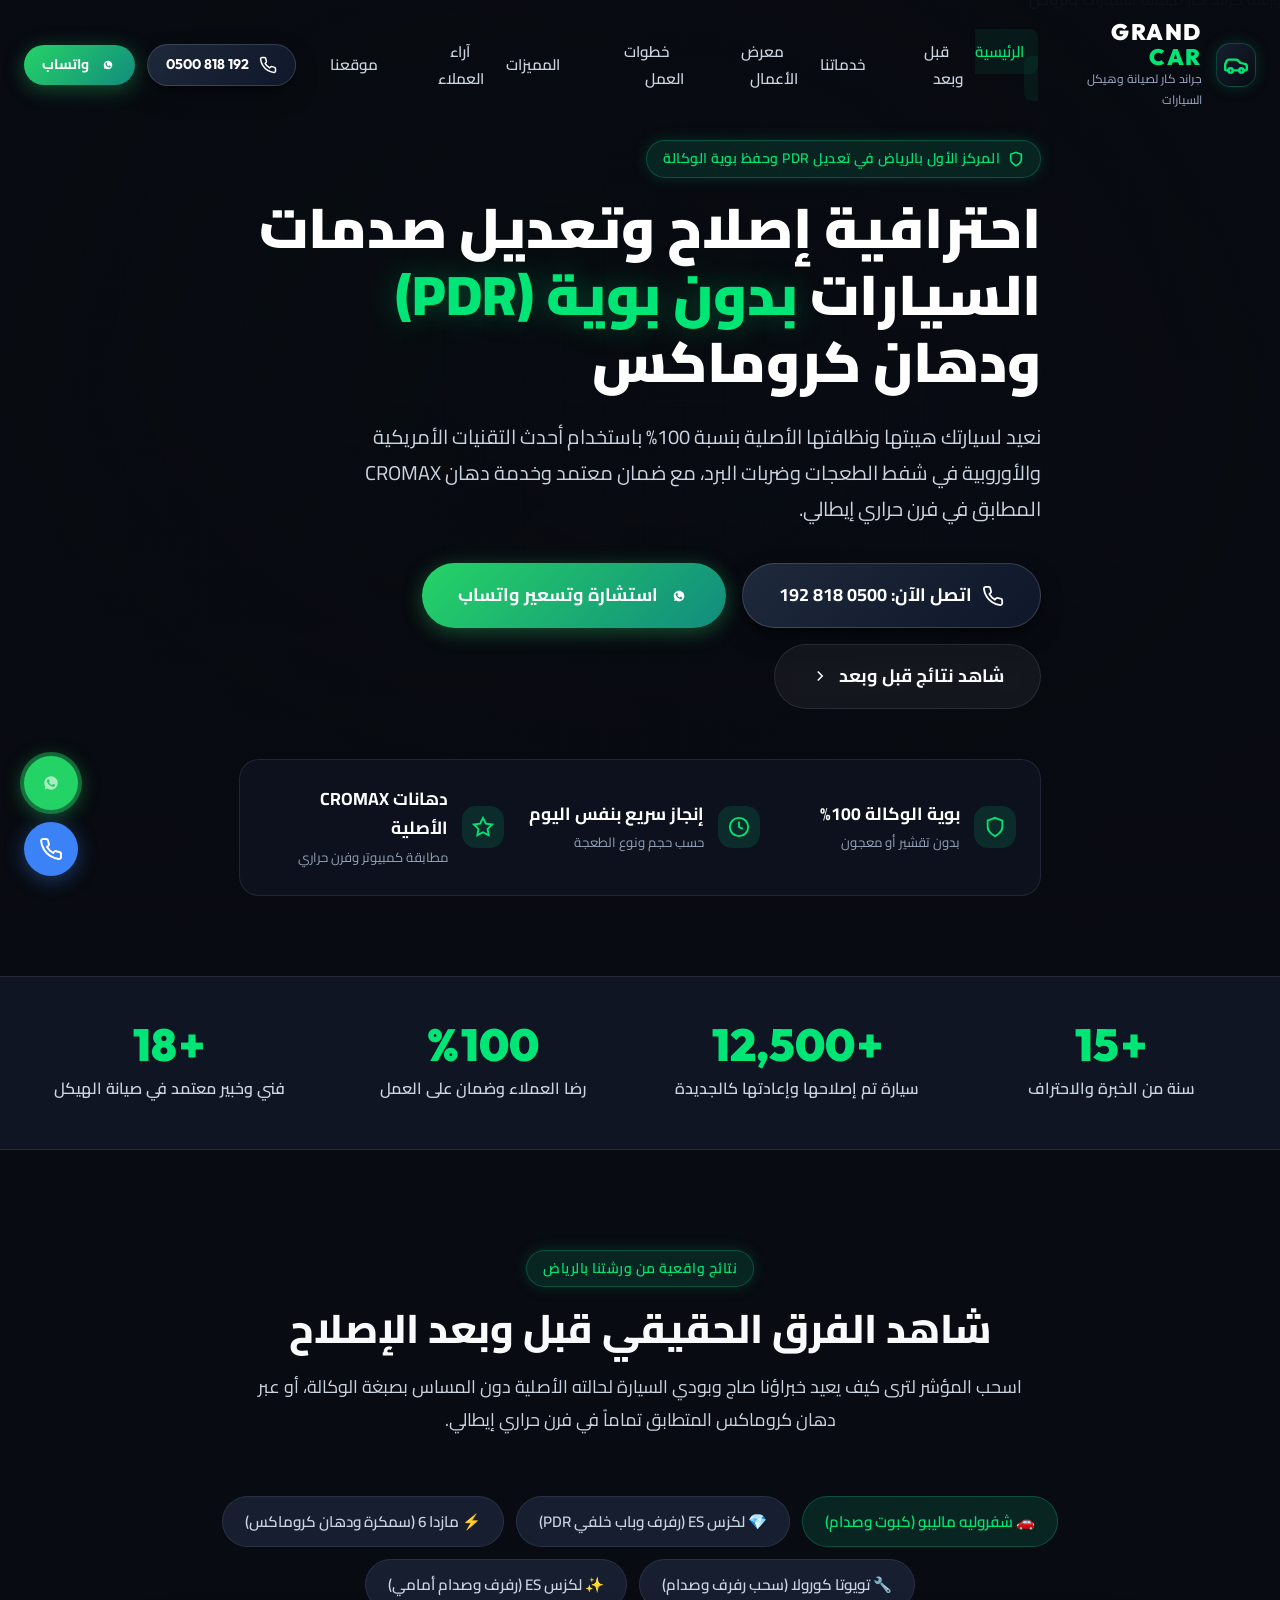
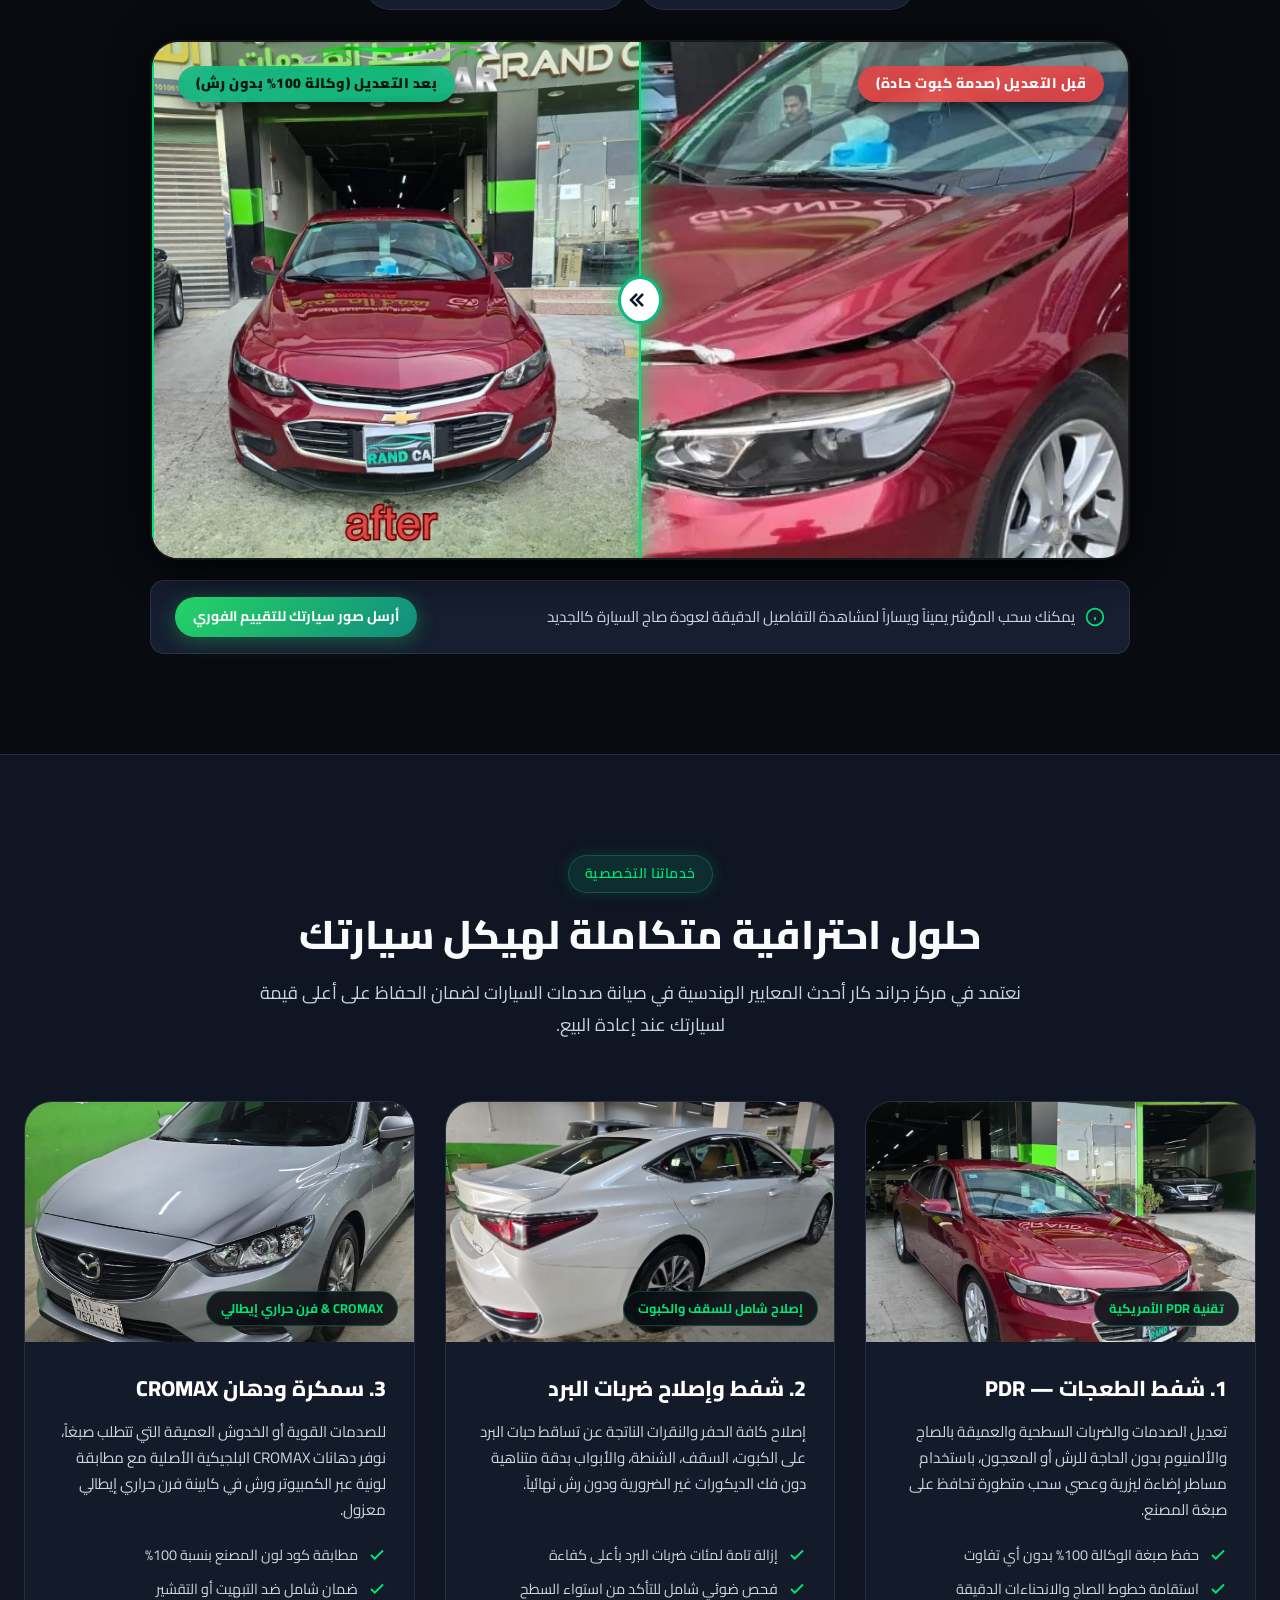
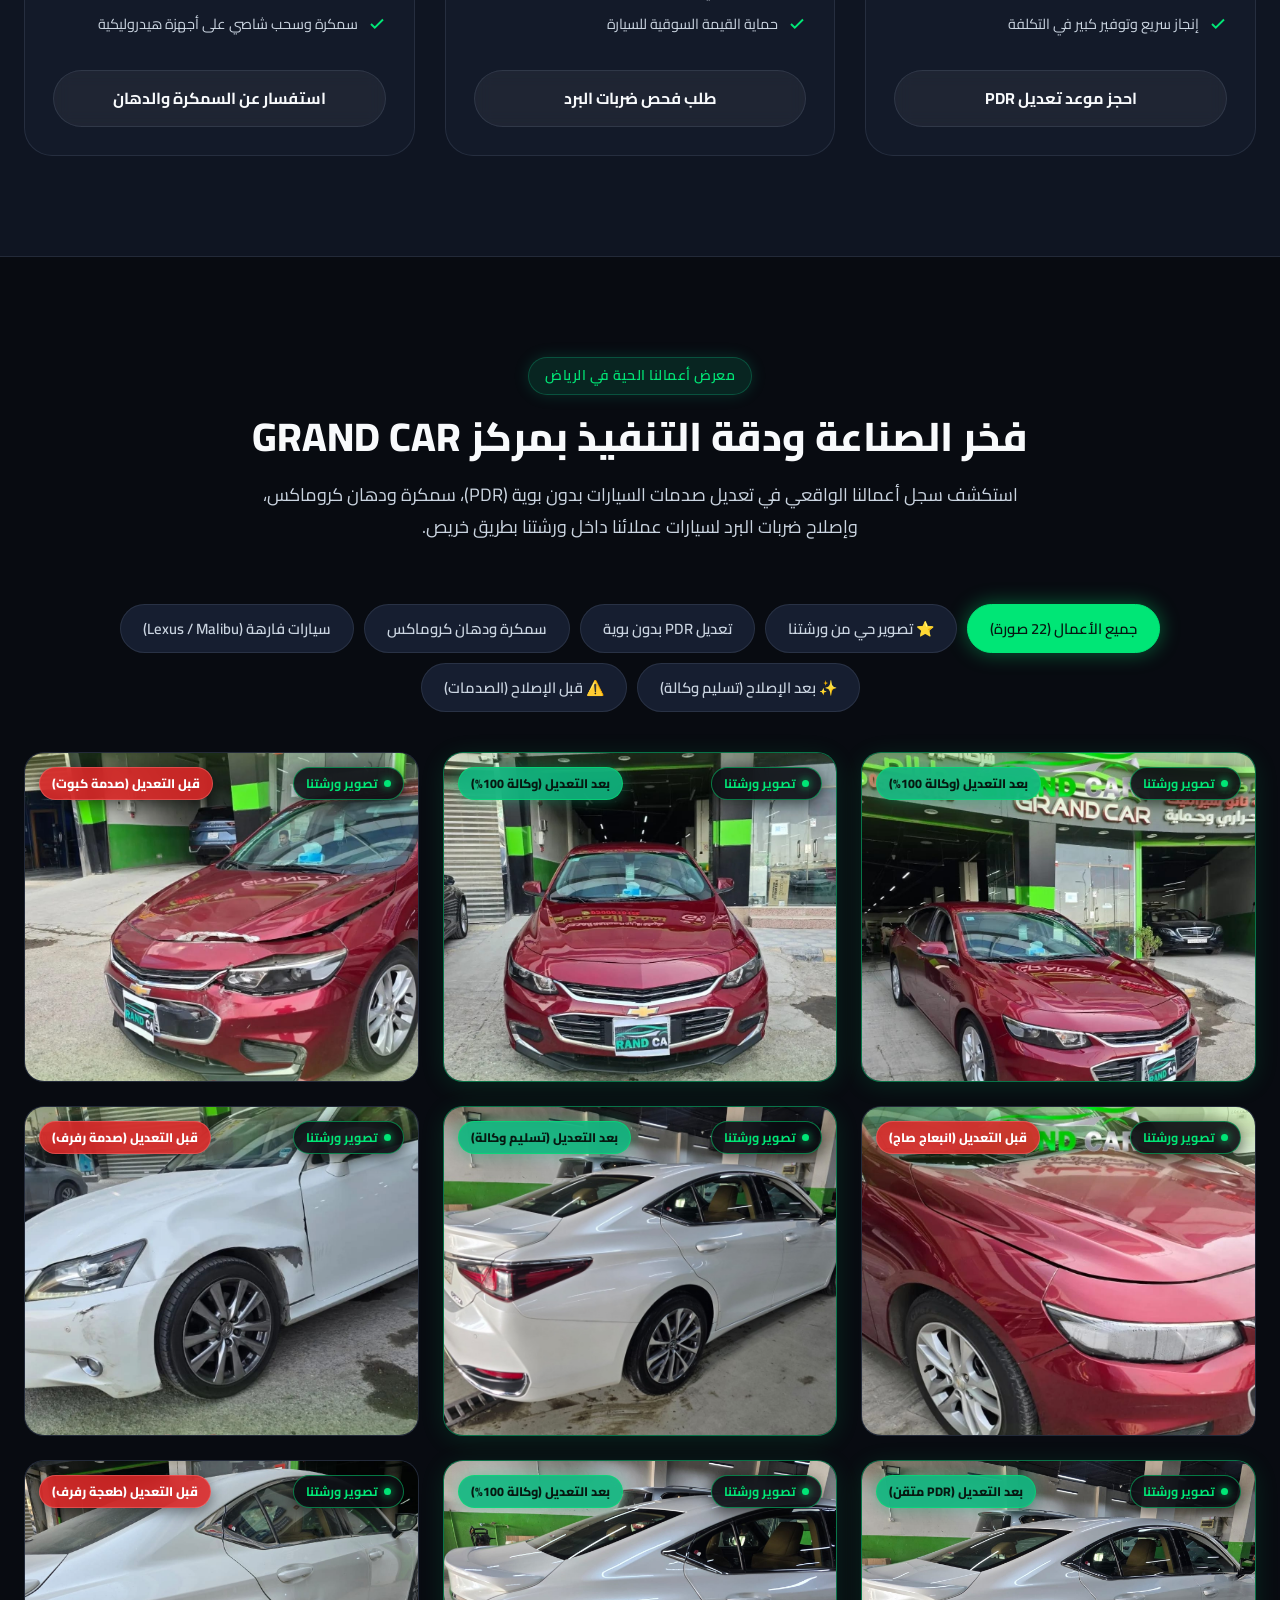
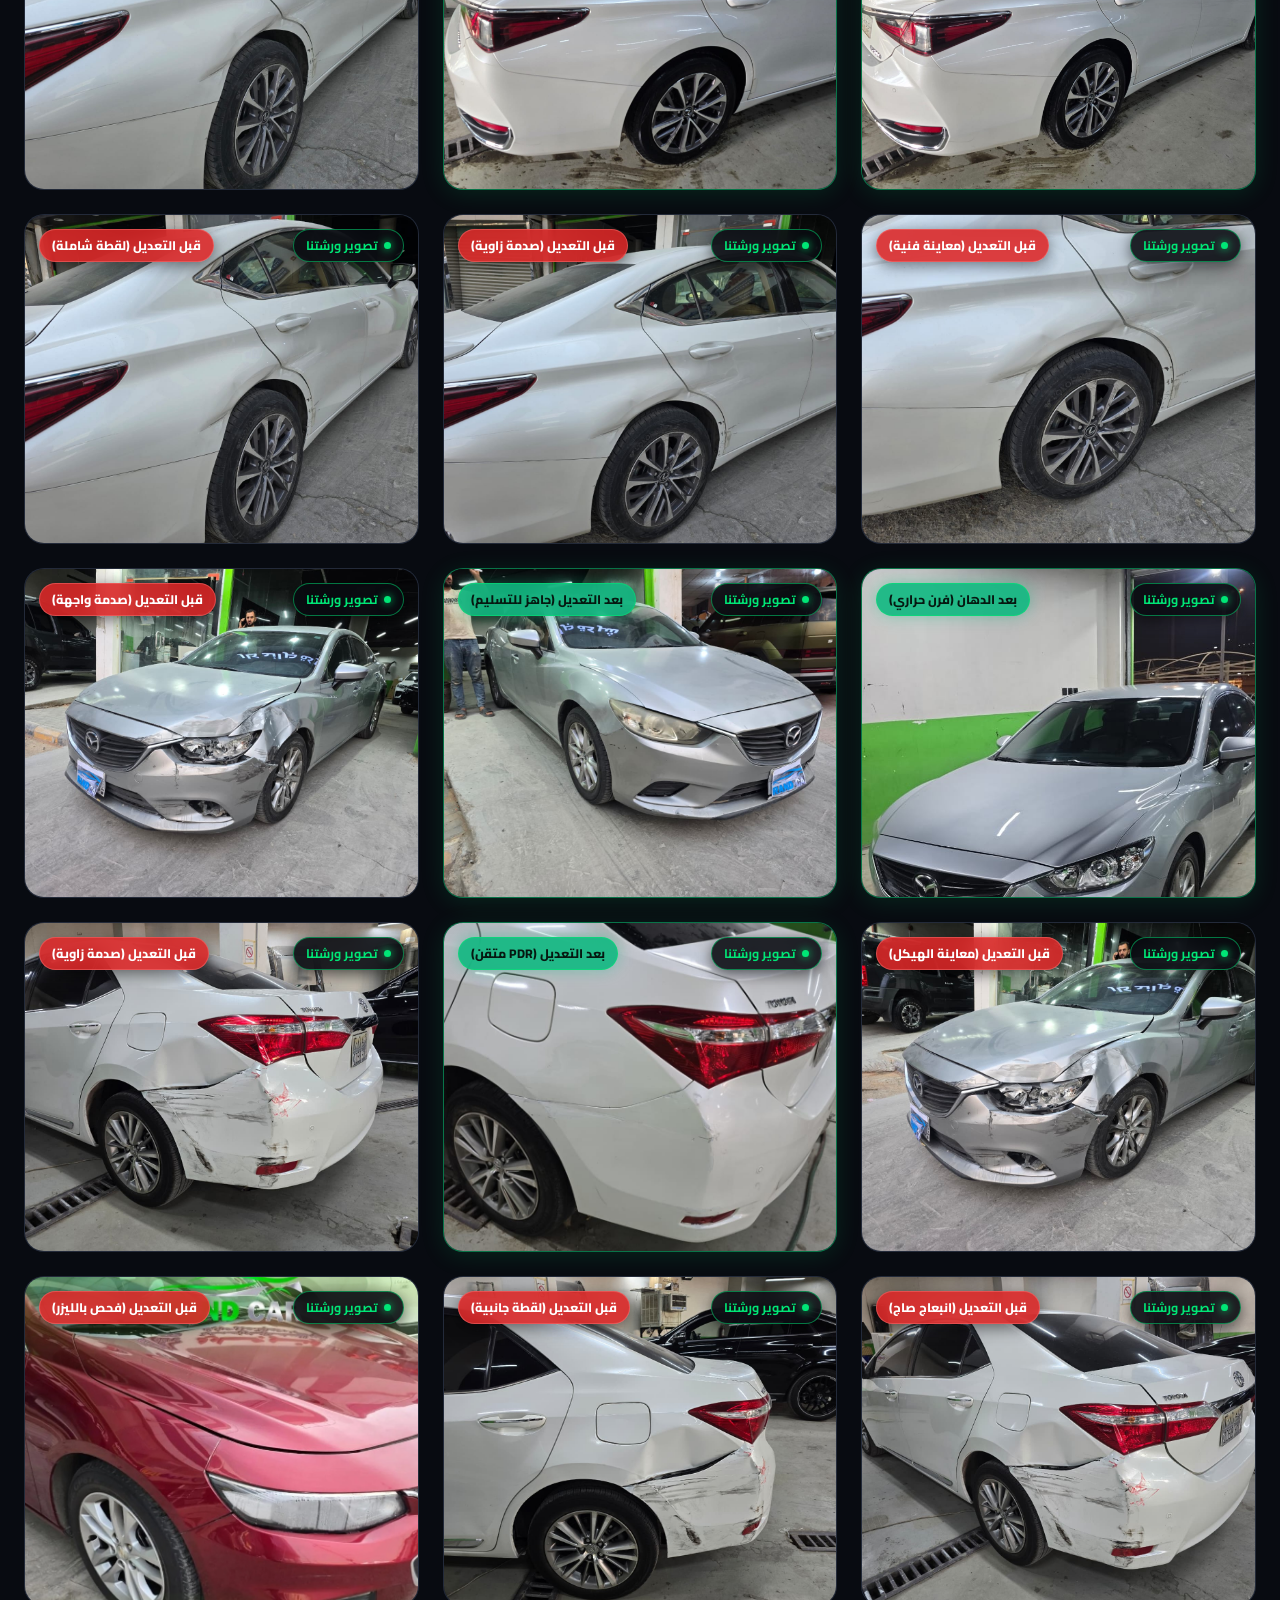
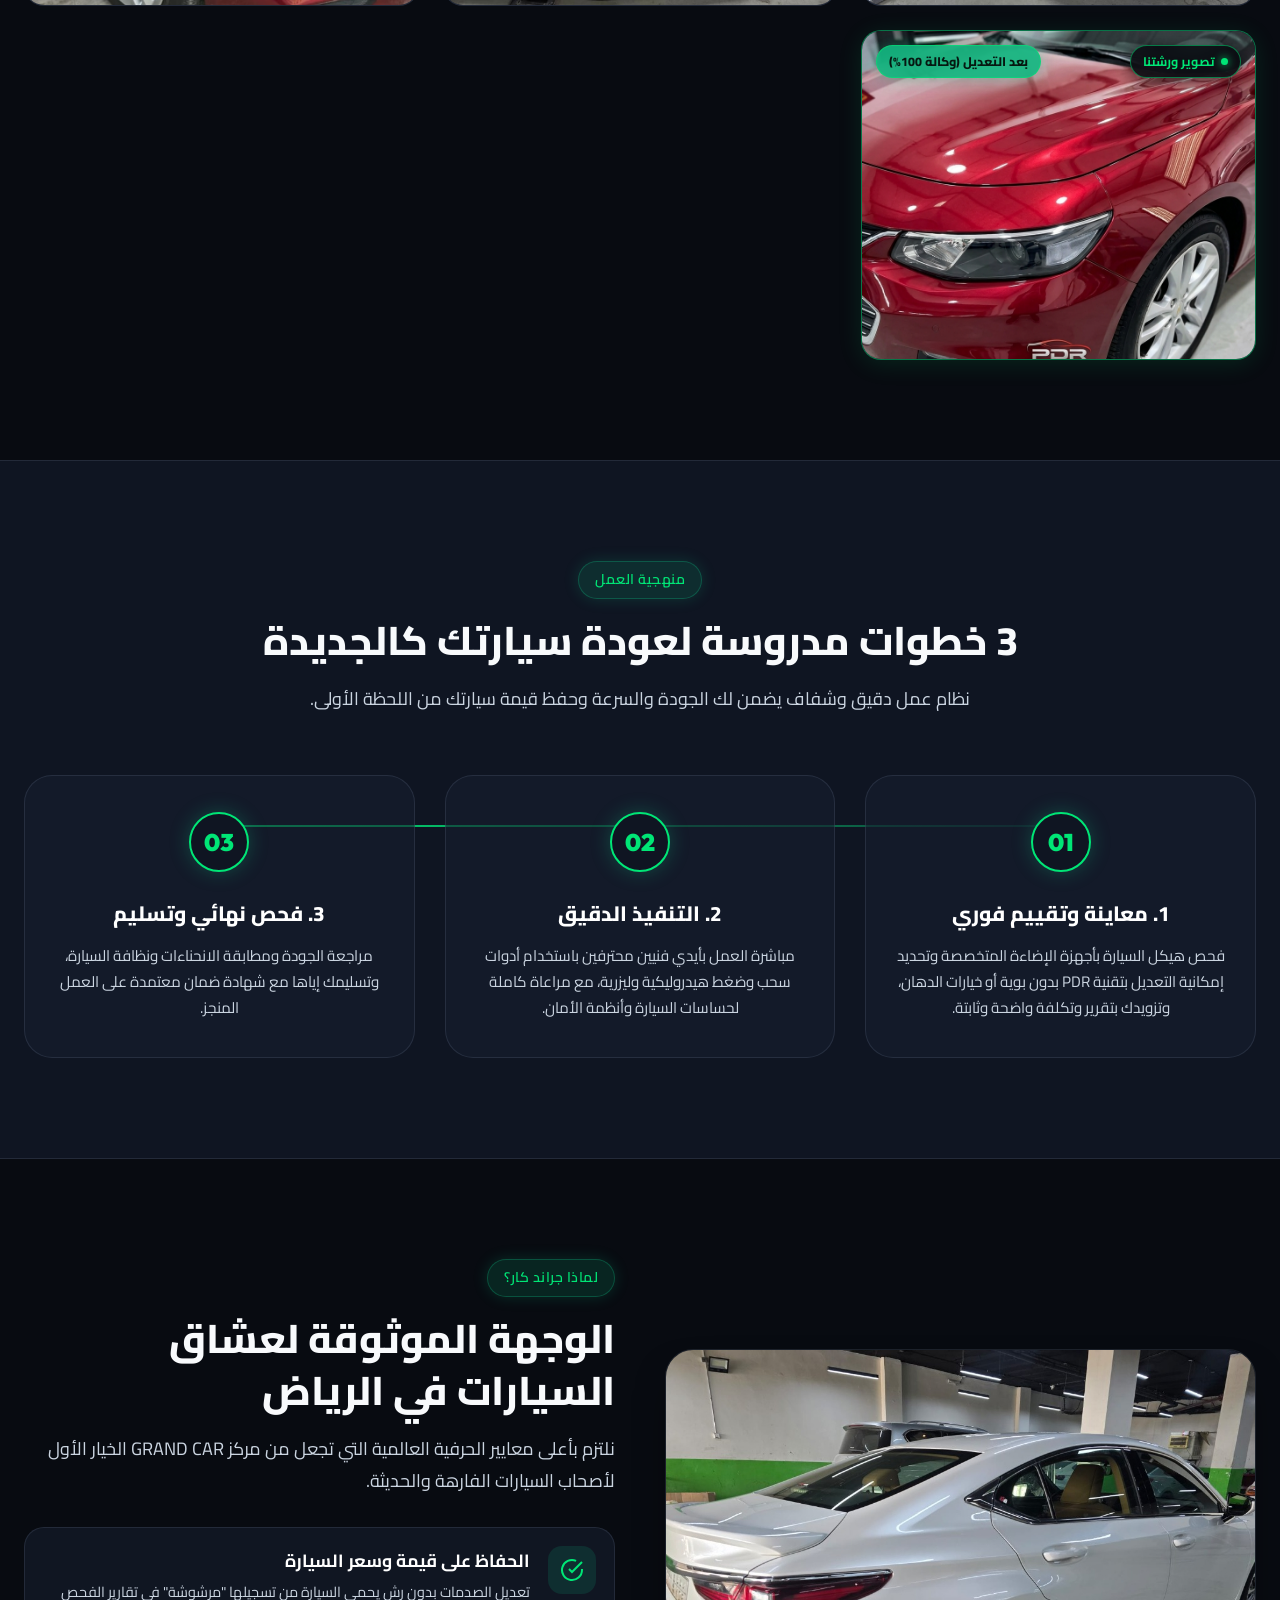
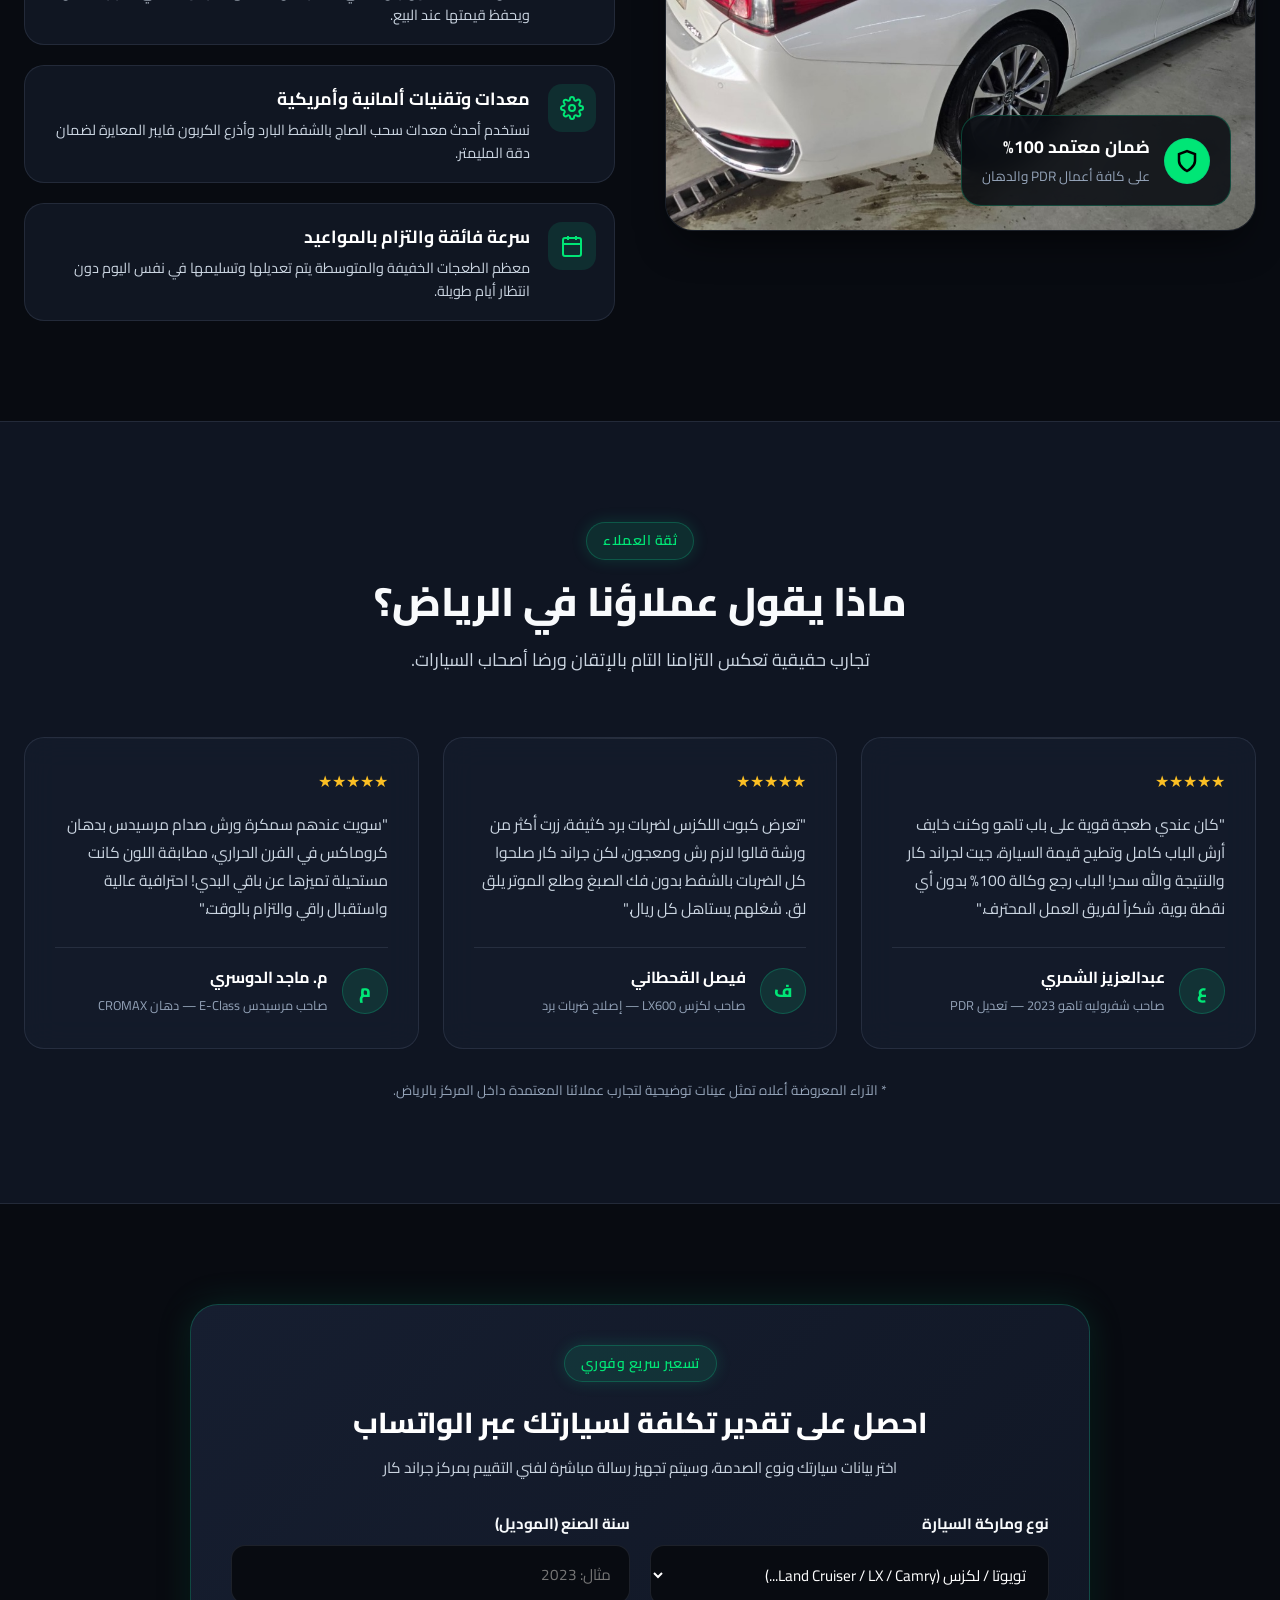
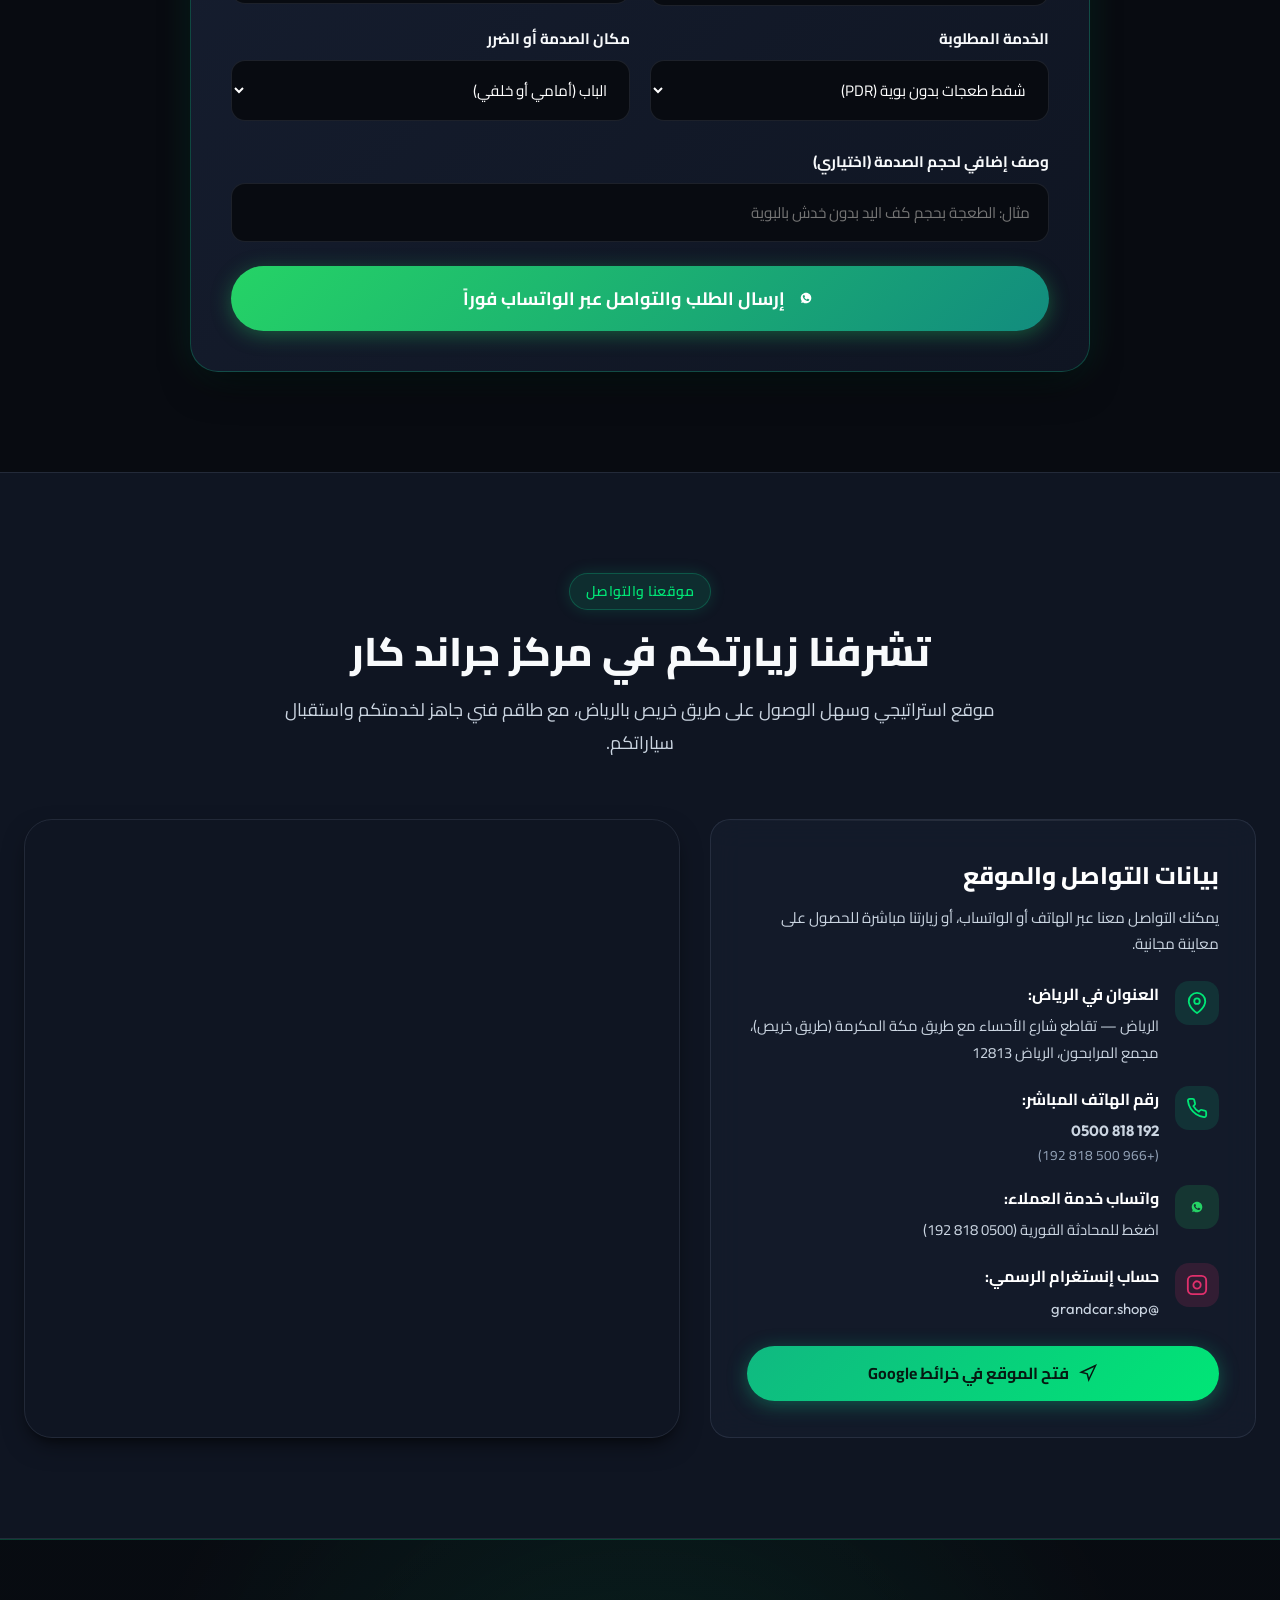
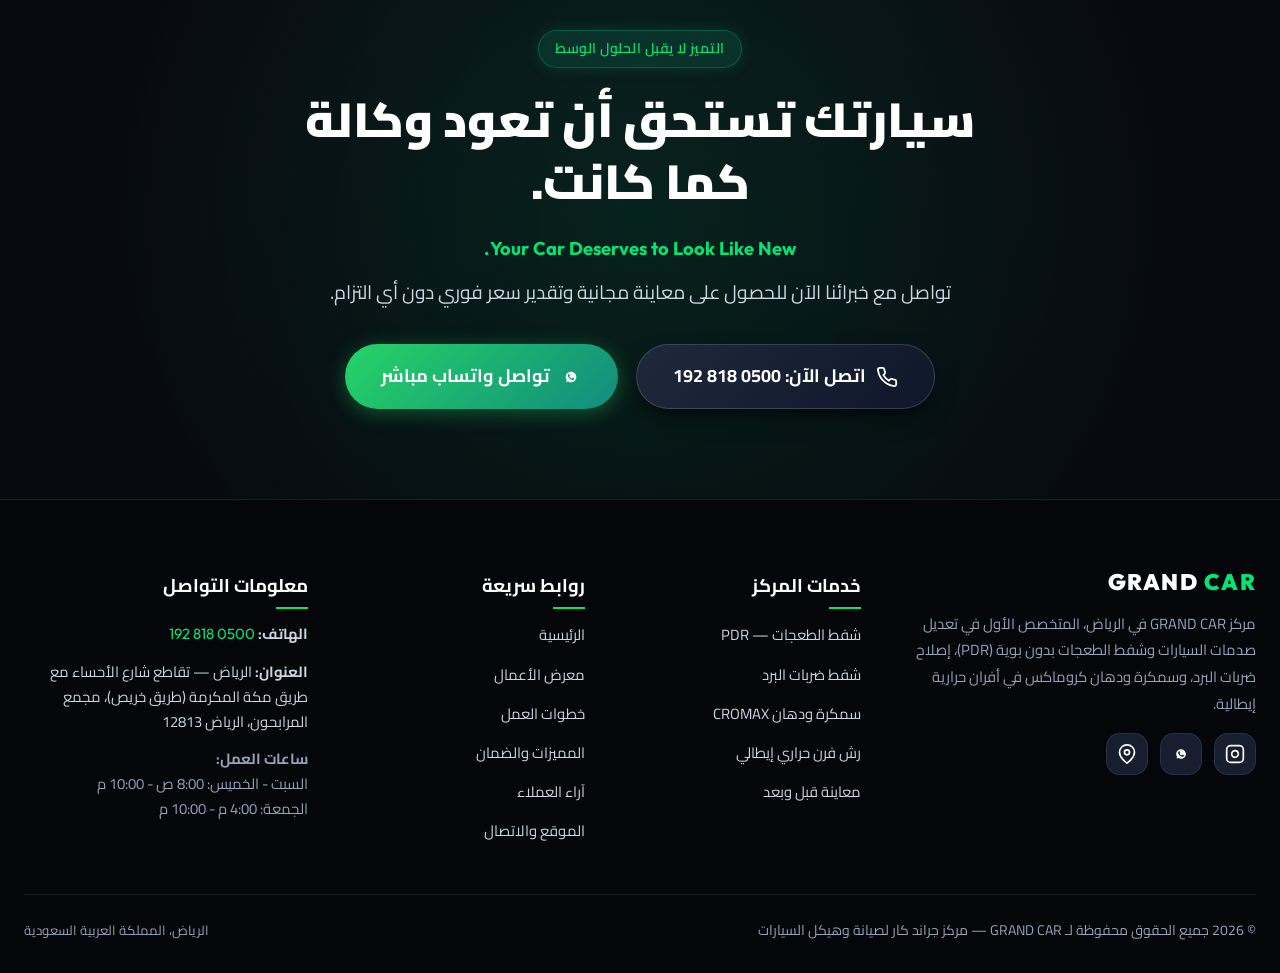
==== commit 18597b25: "Add files via upload" ====
--- a/index.html
+++ b/index.html
@@ -1,4 +1,4 @@
-<!DOCTYPE html>
+﻿<!DOCTYPE html>
 <html lang="ar" dir="rtl">
 <head>
   <meta charset="UTF-8">
@@ -244,12 +244,12 @@
             <div class="img-comp-slider">
               <!-- Before Image (Base) -->
               <div class="comp-img-wrapper comp-img-before">
-                <img src="images/chevrolet-malibu-before-front.jpg" alt="صدمة كبوت شفروليه ماليبو قبل التعديل في مركز جراند كار" loading="lazy">
+                <img src="chevrolet-malibu-before-front.jpg" alt="صدمة كبوت شفروليه ماليبو قبل التعديل في مركز جراند كار" loading="lazy">
                 <span class="comp-badge comp-badge-before">قبل التعديل (صدمة كبوت حادة)</span>
               </div>
               <!-- After Image (Overlay, resized by JS) -->
               <div class="comp-img-wrapper comp-img-after" style="width: 50%;">
-                <img src="images/chevrolet-malibu-after-front.jpg" alt="بودي شفروليه ماليبو بعد تعديل PDR بدون بوية" loading="lazy">
+                <img src="chevrolet-malibu-after-front.jpg" alt="بودي شفروليه ماليبو بعد تعديل PDR بدون بوية" loading="lazy">
                 <span class="comp-badge comp-badge-after">بعد التعديل (وكالة 100% بدون رش)</span>
               </div>
               <!-- Drag Handle -->
@@ -266,11 +266,11 @@
           <div class="comp-panel" id="panel-lexus-rear">
             <div class="img-comp-slider">
               <div class="comp-img-wrapper comp-img-before">
-                <img src="images/lexus-es-rear-before-1.jpg" alt="طعجة الرفرف الخلفي وباب لكزس ES قبل الإصلاح" loading="lazy">
+                <img src="lexus-es-rear-before-1.jpg" alt="طعجة الرفرف الخلفي وباب لكزس ES قبل الإصلاح" loading="lazy">
                 <span class="comp-badge comp-badge-before">قبل (طعجة قوية بالرفرف والباب)</span>
               </div>
               <div class="comp-img-wrapper comp-img-after" style="width: 50%;">
-                <img src="images/lexus-es-rear-after-1.jpg" alt="لكزس ES بعد شفط وتعديل الرفرف بالكامل بدون بوية" loading="lazy">
+                <img src="lexus-es-rear-after-1.jpg" alt="لكزس ES بعد شفط وتعديل الرفرف بالكامل بدون بوية" loading="lazy">
                 <span class="comp-badge comp-badge-after">بعد (استواء تام ولمعان الوكالة)</span>
               </div>
               <div class="comp-handle" style="left: 50%;">
@@ -286,11 +286,11 @@
           <div class="comp-panel" id="panel-mazda">
             <div class="img-comp-slider">
               <div class="comp-img-wrapper comp-img-before">
-                <img src="images/mazda6-silver-before-1.jpg" alt="صدمة وانكسار رفرف وصدام مازدا 6 قبل الإصلاح" loading="lazy">
+                <img src="mazda6-silver-before-1.jpg" alt="صدمة وانكسار رفرف وصدام مازدا 6 قبل الإصلاح" loading="lazy">
                 <span class="comp-badge comp-badge-before">قبل (صدمة عنيفة بالرفرف والصدام)</span>
               </div>
               <div class="comp-img-wrapper comp-img-after" style="width: 50%;">
-                <img src="images/mazda6-silver-after-1.jpg" alt="مازدا 6 بعد السمكرة ودهان كروماكس وفرن حراري" loading="lazy">
+                <img src="mazda6-silver-after-1.jpg" alt="مازدا 6 بعد السمكرة ودهان كروماكس وفرن حراري" loading="lazy">
                 <span class="comp-badge comp-badge-after">بعد (دهان CROMAX مطابق 100%)</span>
               </div>
               <div class="comp-handle" style="left: 50%;">
@@ -306,11 +306,11 @@
           <div class="comp-panel" id="panel-corolla">
             <div class="img-comp-slider">
               <div class="comp-img-wrapper comp-img-before">
-                <img src="images/corolla-rear-before-1.jpg" alt="صدمة وانفصال صدام تويوتا كورولا الخلفي قبل الإصلاح" loading="lazy">
+                <img src="corolla-rear-before-1.jpg" alt="صدمة وانفصال صدام تويوتا كورولا الخلفي قبل الإصلاح" loading="lazy">
                 <span class="comp-badge comp-badge-before">قبل (انبعاج صاج الرفرف وانفصال الصدام)</span>
               </div>
               <div class="comp-img-wrapper comp-img-after" style="width: 50%;">
-                <img src="images/corolla-rear-after.jpg" alt="تويوتا كورولا بعد سحب وتعديل الرفرف ووزن الصدام" loading="lazy">
+                <img src="corolla-rear-after.jpg" alt="تويوتا كورولا بعد سحب وتعديل الرفرف ووزن الصدام" loading="lazy">
                 <span class="comp-badge comp-badge-after">بعد (سحب واستعدال دقيق ومطابقة)</span>
               </div>
               <div class="comp-handle" style="left: 50%;">
@@ -326,11 +326,11 @@
           <div class="comp-panel" id="panel-lexus-front">
             <div class="img-comp-slider">
               <div class="comp-img-wrapper comp-img-before">
-                <img src="images/lexus-es-front-before.jpg" alt="صدمة رفرف وصدام لكزس ES الأمامي قبل التعديل" loading="lazy">
+                <img src="lexus-es-front-before.jpg" alt="صدمة رفرف وصدام لكزس ES الأمامي قبل التعديل" loading="lazy">
                 <span class="comp-badge comp-badge-before">قبل (صدمة حادة بالرفرف والصدام)</span>
               </div>
               <div class="comp-img-wrapper comp-img-after" style="width: 50%;">
-                <img src="images/lexus-es-front-after.jpg" alt="لكزس ES بعد انتهاء التعديل والتلميع أمام ورشة جراند كار" loading="lazy">
+                <img src="lexus-es-front-after.jpg" alt="لكزس ES بعد انتهاء التعديل والتلميع أمام ورشة جراند كار" loading="lazy">
                 <span class="comp-badge comp-badge-after">بعد (تسليم وكالة 100% في الرياض)</span>
               </div>
               <div class="comp-handle" style="left: 50%;">
@@ -373,7 +373,7 @@
         <!-- Service 1: PDR -->
         <article class="service-card">
           <div class="service-img-wrapper">
-            <img src="images/chevrolet-malibu-after-wide.jpg" alt="شفط وتعديل الطعجات بدون بوية PDR في مركز جراند كار" loading="lazy">
+            <img src="chevrolet-malibu-after-wide.jpg" alt="شفط وتعديل الطعجات بدون بوية PDR في مركز جراند كار" loading="lazy">
             <span class="service-overlay-badge">تقنية PDR الأمريكية</span>
           </div>
           <div class="service-body">
@@ -404,7 +404,7 @@
         <!-- Service 2: Hail Damage -->
         <article class="service-card">
           <div class="service-img-wrapper">
-            <img src="images/lexus-es-rear-after-1.jpg" alt="إصلاح ضربات البرد وتساقط البرد على السيارات" loading="lazy">
+            <img src="lexus-es-rear-after-1.jpg" alt="إصلاح ضربات البرد وتساقط البرد على السيارات" loading="lazy">
             <span class="service-overlay-badge">إصلاح شامل للسقف والكبوت</span>
           </div>
           <div class="service-body">
@@ -435,7 +435,7 @@
         <!-- Service 3: Cromax Body & Paint -->
         <article class="service-card">
           <div class="service-img-wrapper">
-            <img src="images/mazda6-silver-after-1.jpg" alt="سمكرة ودهان كروماكس وفرن رش حراري إيطالي" loading="lazy">
+            <img src="mazda6-silver-after-1.jpg" alt="سمكرة ودهان كروماكس وفرن رش حراري إيطالي" loading="lazy">
             <span class="service-overlay-badge">CROMAX & فرن حراري إيطالي</span>
           </div>
           <div class="service-body">
@@ -497,7 +497,7 @@
         <div class="gallery-item featured-real" data-category="real luxury pdr after">
           <span class="gallery-real-badge">تصوير ورشتنا</span>
           <span class="gallery-status-badge gallery-status-after">بعد التعديل (وكالة 100%)</span>
-          <img src="images/chevrolet-malibu-after-wide.jpg" alt="شفروليه ماليبو بعد اكتمال التعديل والتسليم أمام ورشة جراند كار بالرياض" class="pos-top" loading="lazy">
+          <img src="chevrolet-malibu-after-wide.jpg" alt="شفروليه ماليبو بعد اكتمال التعديل والتسليم أمام ورشة جراند كار بالرياض" class="pos-top" loading="lazy">
           <div class="gallery-item-overlay">
             <span class="gallery-item-car">Chevrolet Malibu</span>
             <h4 class="gallery-item-title">شفروليه ماليبو — بعد اكتمال التعديل والتسليم</h4>
@@ -512,7 +512,7 @@
         <div class="gallery-item featured-real" data-category="real luxury pdr after">
           <span class="gallery-real-badge">تصوير ورشتنا</span>
           <span class="gallery-status-badge gallery-status-after">بعد التعديل (وكالة 100%)</span>
-          <img src="images/chevrolet-malibu-after-front.jpg" alt="استواء كبوت شفروليه ماليبو بالكامل بدون رش" class="pos-center" loading="lazy">
+          <img src="chevrolet-malibu-after-front.jpg" alt="استواء كبوت شفروليه ماليبو بالكامل بدون رش" class="pos-center" loading="lazy">
           <div class="gallery-item-overlay">
             <span class="gallery-item-car">Chevrolet Malibu</span>
             <h4 class="gallery-item-title">شفروليه ماليبو — استواء الكبوت والصدام بالكامل</h4>
@@ -527,7 +527,7 @@
         <div class="gallery-item" data-category="real luxury pdr before">
           <span class="gallery-real-badge">تصوير ورشتنا</span>
           <span class="gallery-status-badge gallery-status-before">قبل التعديل (صدمة كبوت)</span>
-          <img src="images/chevrolet-malibu-before-front.jpg" alt="صدمة كبوت شفروليه ماليبو قبل التعديل بورشة جراند كار" class="pos-center" loading="lazy">
+          <img src="chevrolet-malibu-before-front.jpg" alt="صدمة كبوت شفروليه ماليبو قبل التعديل بورشة جراند كار" class="pos-center" loading="lazy">
           <div class="gallery-item-overlay">
             <span class="gallery-item-car">Chevrolet Malibu</span>
             <h4 class="gallery-item-title">شفروليه ماليبو — صدمة مقدمة الكبوت والشبك</h4>
@@ -542,7 +542,7 @@
         <div class="gallery-item" data-category="real luxury pdr before">
           <span class="gallery-real-badge">تصوير ورشتنا</span>
           <span class="gallery-status-badge gallery-status-before">قبل التعديل (انبعاج صاج)</span>
-          <img src="images/chevrolet-malibu-before-side.jpg" alt="انبعاج زاوية كبوت ورفرف شفروليه ماليبو قبل التعديل" class="pos-top" loading="lazy">
+          <img src="chevrolet-malibu-before-side.jpg" alt="انبعاج زاوية كبوت ورفرف شفروليه ماليبو قبل التعديل" class="pos-top" loading="lazy">
           <div class="gallery-item-overlay">
             <span class="gallery-item-car">Chevrolet Malibu</span>
             <h4 class="gallery-item-title">شفروليه ماليبو — انبعاج زاوية الكبوت والرفرف</h4>
@@ -557,7 +557,7 @@
         <div class="gallery-item featured-real" data-category="real luxury pdr after">
           <span class="gallery-real-badge">تصوير ورشتنا</span>
           <span class="gallery-status-badge gallery-status-after">بعد التعديل (تسليم وكالة)</span>
-          <img src="images/lexus-es-front-after.jpg" alt="لكزس ES بعد تعديل الرفرف والصدام الأمامي في مركز جراند كار" class="pos-center" loading="lazy">
+          <img src="lexus-es-front-after.jpg" alt="لكزس ES بعد تعديل الرفرف والصدام الأمامي في مركز جراند كار" class="pos-center" loading="lazy">
           <div class="gallery-item-overlay">
             <span class="gallery-item-car">Lexus ES 350</span>
             <h4 class="gallery-item-title">لكزس ES — استعادة بريق ونظافة الوكالة 100%</h4>
@@ -572,7 +572,7 @@
         <div class="gallery-item" data-category="real luxury pdr before">
           <span class="gallery-real-badge">تصوير ورشتنا</span>
           <span class="gallery-status-badge gallery-status-before">قبل التعديل (صدمة رفرف)</span>
-          <img src="images/lexus-es-front-before.jpg" alt="صدمة رفرف وصدام لكزس ES قبل الإصلاح" class="pos-center" loading="lazy">
+          <img src="lexus-es-front-before.jpg" alt="صدمة رفرف وصدام لكزس ES قبل الإصلاح" class="pos-center" loading="lazy">
           <div class="gallery-item-overlay">
             <span class="gallery-item-car">Lexus ES 350</span>
             <h4 class="gallery-item-title">لكزس ES — صدمة حادة بالرفرف والصدام الأمامي</h4>
@@ -587,7 +587,7 @@
         <div class="gallery-item featured-real" data-category="real luxury pdr after">
           <span class="gallery-real-badge">تصوير ورشتنا</span>
           <span class="gallery-status-badge gallery-status-after">بعد التعديل (PDR متقن)</span>
-          <img src="images/lexus-es-rear-after-1.jpg" alt="لكزس ES بعد شفط طعجة الرفرف والباب الخلفي بالكامل بدون بوية" class="pos-center" loading="lazy">
+          <img src="lexus-es-rear-after-1.jpg" alt="لكزس ES بعد شفط طعجة الرفرف والباب الخلفي بالكامل بدون بوية" class="pos-center" loading="lazy">
           <div class="gallery-item-overlay">
             <span class="gallery-item-car">Lexus ES 350</span>
             <h4 class="gallery-item-title">لكزس ES — بعد شفط طعجة الرفرف والباب الخلفي</h4>
@@ -602,7 +602,7 @@
         <div class="gallery-item featured-real" data-category="real luxury pdr after">
           <span class="gallery-real-badge">تصوير ورشتنا</span>
           <span class="gallery-status-badge gallery-status-after">بعد التعديل (وكالة 100%)</span>
-          <img src="images/lexus-es-rear-after-2.jpg" alt="تشطيب وتلميع نهائي وانعكاس الإضاءة لسيارة لكزس ES" class="pos-center" loading="lazy">
+          <img src="lexus-es-rear-after-2.jpg" alt="تشطيب وتلميع نهائي وانعكاس الإضاءة لسيارة لكزس ES" class="pos-center" loading="lazy">
           <div class="gallery-item-overlay">
             <span class="gallery-item-car">Lexus ES 350</span>
             <h4 class="gallery-item-title">لكزس ES — تشطيب وتلميع نهائي وانعكاس الإضاءة</h4>
@@ -617,7 +617,7 @@
         <div class="gallery-item" data-category="real luxury pdr before">
           <span class="gallery-real-badge">تصوير ورشتنا</span>
           <span class="gallery-status-badge gallery-status-before">قبل التعديل (طعجة رفرف)</span>
-          <img src="images/lexus-es-rear-before-1.jpg" alt="طعجة الرفرف الخلفي وباب الركاب لكزس ES قبل الإصلاح" class="pos-center" loading="lazy">
+          <img src="lexus-es-rear-before-1.jpg" alt="طعجة الرفرف الخلفي وباب الركاب لكزس ES قبل الإصلاح" class="pos-center" loading="lazy">
           <div class="gallery-item-overlay">
             <span class="gallery-item-car">Lexus ES 350</span>
             <h4 class="gallery-item-title">لكزس ES — طعجة الرفرف الخلفي وباب الركاب</h4>
@@ -632,7 +632,7 @@
         <div class="gallery-item" data-category="real luxury pdr before">
           <span class="gallery-real-badge">تصوير ورشتنا</span>
           <span class="gallery-status-badge gallery-status-before">قبل التعديل (معاينة فنية)</span>
-          <img src="images/lexus-es-rear-before-2.jpg" alt="معاينة مقربة لعمق طعجة الرفرف لكزس ES" class="pos-center" loading="lazy">
+          <img src="lexus-es-rear-before-2.jpg" alt="معاينة مقربة لعمق طعجة الرفرف لكزس ES" class="pos-center" loading="lazy">
           <div class="gallery-item-overlay">
             <span class="gallery-item-car">Lexus ES 350</span>
             <h4 class="gallery-item-title">لكزس ES — معاينة مقربة لعمق الطعجة فوق العجلة</h4>
@@ -647,7 +647,7 @@
         <div class="gallery-item" data-category="real luxury pdr before">
           <span class="gallery-real-badge">تصوير ورشتنا</span>
           <span class="gallery-status-badge gallery-status-before">قبل التعديل (صدمة زاوية)</span>
-          <img src="images/lexus-es-rear-before-3.jpg" alt="زاوية صدمة الباب والرفرف الخلفي لكزس ES" class="pos-center" loading="lazy">
+          <img src="lexus-es-rear-before-3.jpg" alt="زاوية صدمة الباب والرفرف الخلفي لكزس ES" class="pos-center" loading="lazy">
           <div class="gallery-item-overlay">
             <span class="gallery-item-car">Lexus ES 350</span>
             <h4 class="gallery-item-title">لكزس ES — زاوية صدمة الباب والرفرف الخلفي</h4>
@@ -662,7 +662,7 @@
         <div class="gallery-item" data-category="real luxury pdr before">
           <span class="gallery-real-badge">تصوير ورشتنا</span>
           <span class="gallery-status-badge gallery-status-before">قبل التعديل (لقطة شاملة)</span>
-          <img src="images/lexus-es-rear-before-4.jpg" alt="انبعاج خط الصاج الخلفي لكزس ES" class="pos-center" loading="lazy">
+          <img src="lexus-es-rear-before-4.jpg" alt="انبعاج خط الصاج الخلفي لكزس ES" class="pos-center" loading="lazy">
           <div class="gallery-item-overlay">
             <span class="gallery-item-car">Lexus ES 350</span>
             <h4 class="gallery-item-title">لكزس ES — انبعاج خط الصاج الخلفي من زاوية الصالون</h4>
@@ -677,7 +677,7 @@
         <div class="gallery-item featured-real" data-category="real paint pdr after">
           <span class="gallery-real-badge">تصوير ورشتنا</span>
           <span class="gallery-status-badge gallery-status-after">بعد الدهان (فرن حراري)</span>
-          <img src="images/mazda6-silver-after-1.jpg" alt="مازدا 6 بعد السمكرة والدهان في الفرن الحراري الإيطالي" class="pos-top" loading="lazy">
+          <img src="mazda6-silver-after-1.jpg" alt="مازدا 6 بعد السمكرة والدهان في الفرن الحراري الإيطالي" class="pos-top" loading="lazy">
           <div class="gallery-item-overlay">
             <span class="gallery-item-car">Mazda 6</span>
             <h4 class="gallery-item-title">مازدا 6 — بعد السمكرة والدهان في الفرن الحراري</h4>
@@ -692,7 +692,7 @@
         <div class="gallery-item featured-real" data-category="real paint pdr after">
           <span class="gallery-real-badge">تصوير ورشتنا</span>
           <span class="gallery-status-badge gallery-status-after">بعد التعديل (جاهز للتسليم)</span>
-          <img src="images/mazda6-silver-after-2.jpg" alt="مازدا 6 تسليم نهائي واستقامة الرفرف والصدام" class="pos-center" loading="lazy">
+          <img src="mazda6-silver-after-2.jpg" alt="مازدا 6 تسليم نهائي واستقامة الرفرف والصدام" class="pos-center" loading="lazy">
           <div class="gallery-item-overlay">
             <span class="gallery-item-car">Mazda 6</span>
             <h4 class="gallery-item-title">مازدا 6 — تسليم نهائي واستقامة الرفرف والصدام</h4>
@@ -707,7 +707,7 @@
         <div class="gallery-item" data-category="real paint before">
           <span class="gallery-real-badge">تصوير ورشتنا</span>
           <span class="gallery-status-badge gallery-status-before">قبل التعديل (صدمة واجهة)</span>
-          <img src="images/mazda6-silver-before-1.jpg" alt="صدمة عنيفة بالرفرف والصدام والأنوار مازدا 6 قبل الإصلاح" class="pos-center" loading="lazy">
+          <img src="mazda6-silver-before-1.jpg" alt="صدمة عنيفة بالرفرف والصدام والأنوار مازدا 6 قبل الإصلاح" class="pos-center" loading="lazy">
           <div class="gallery-item-overlay">
             <span class="gallery-item-car">Mazda 6</span>
             <h4 class="gallery-item-title">مازدا 6 — صدمة عنيفة بالرفرف والصدام والأنوار</h4>
@@ -722,7 +722,7 @@
         <div class="gallery-item" data-category="real paint before">
           <span class="gallery-real-badge">تصوير ورشتنا</span>
           <span class="gallery-status-badge gallery-status-before">قبل التعديل (معاينة الهيكل)</span>
-          <img src="images/mazda6-silver-before-2.jpg" alt="تفاصيل تلف الرفرف الأمامي مازدا 6" class="pos-center" loading="lazy">
+          <img src="mazda6-silver-before-2.jpg" alt="تفاصيل تلف الرفرف الأمامي مازدا 6" class="pos-center" loading="lazy">
           <div class="gallery-item-overlay">
             <span class="gallery-item-car">Mazda 6</span>
             <h4 class="gallery-item-title">مازدا 6 — صدمة الواجهة والرفرف الأمامي (زاوية 2)</h4>
@@ -737,7 +737,7 @@
         <div class="gallery-item featured-real" data-category="real pdr after">
           <span class="gallery-real-badge">تصوير ورشتنا</span>
           <span class="gallery-status-badge gallery-status-after">بعد التعديل (PDR متقن)</span>
-          <img src="images/corolla-rear-after.jpg" alt="تويوتا كورولا بعد سحب الرفرف ووزن الصدام الخلفي" class="pos-center" loading="lazy">
+          <img src="corolla-rear-after.jpg" alt="تويوتا كورولا بعد سحب الرفرف ووزن الصدام الخلفي" class="pos-center" loading="lazy">
           <div class="gallery-item-overlay">
             <span class="gallery-item-car">Toyota Corolla</span>
             <h4 class="gallery-item-title">تويوتا كورولا — بعد سحب الرفرف ووزن الصدام الخلفي</h4>
@@ -752,7 +752,7 @@
         <div class="gallery-item" data-category="real pdr before">
           <span class="gallery-real-badge">تصوير ورشتنا</span>
           <span class="gallery-status-badge gallery-status-before">قبل التعديل (صدمة زاوية)</span>
-          <img src="images/corolla-rear-before-1.jpg" alt="صدمة وانفصال صدام تويوتا كورولا الخلفي" class="pos-center" loading="lazy">
+          <img src="corolla-rear-before-1.jpg" alt="صدمة وانفصال صدام تويوتا كورولا الخلفي" class="pos-center" loading="lazy">
           <div class="gallery-item-overlay">
             <span class="gallery-item-car">Toyota Corolla</span>
             <h4 class="gallery-item-title">تويوتا كورولا — صدمة وانفصال الصدام الخلفي</h4>
@@ -767,7 +767,7 @@
         <div class="gallery-item" data-category="real pdr before">
           <span class="gallery-real-badge">تصوير ورشتنا</span>
           <span class="gallery-status-badge gallery-status-before">قبل التعديل (انبعاج صاج)</span>
-          <img src="images/corolla-rear-before-2.jpg" alt="انبعاج صاج الرفرف والزاوية الخلفية تويوتا كورولا" class="pos-center" loading="lazy">
+          <img src="corolla-rear-before-2.jpg" alt="انبعاج صاج الرفرف والزاوية الخلفية تويوتا كورولا" class="pos-center" loading="lazy">
           <div class="gallery-item-overlay">
             <span class="gallery-item-car">Toyota Corolla</span>
             <h4 class="gallery-item-title">تويوتا كورولا — انبعاج زاوية البودي الخلفية</h4>
@@ -782,7 +782,7 @@
         <div class="gallery-item" data-category="real pdr before">
           <span class="gallery-real-badge">تصوير ورشتنا</span>
           <span class="gallery-status-badge gallery-status-before">قبل التعديل (لقطة جانبية)</span>
-          <img src="images/corolla-rear-before-3.jpg" alt="نظرة جانبية لضرر الرفرف والصدام تويوتا كورولا" class="pos-center" loading="lazy">
+          <img src="corolla-rear-before-3.jpg" alt="نظرة جانبية لضرر الرفرف والصدام تويوتا كورولا" class="pos-center" loading="lazy">
           <div class="gallery-item-overlay">
             <span class="gallery-item-car">Toyota Corolla</span>
             <h4 class="gallery-item-title">تويوتا كورولا — نظرة جانبية لضرر الرفرف والصدام</h4>
@@ -797,7 +797,7 @@
         <div class="gallery-item" data-category="real luxury pdr before">
           <span class="gallery-real-badge">تصوير ورشتنا</span>
           <span class="gallery-status-badge gallery-status-before">قبل التعديل (فحص بالليزر)</span>
-          <img src="images/chevrolet-red-before.jpg" alt="صدمة كبوت شفروليه ماليبو قبل الشفط بالليزر" class="pos-top" loading="lazy">
+          <img src="chevrolet-red-before.jpg" alt="صدمة كبوت شفروليه ماليبو قبل الشفط بالليزر" class="pos-top" loading="lazy">
           <div class="gallery-item-overlay">
             <span class="gallery-item-car">Chevrolet Malibu</span>
             <h4 class="gallery-item-title">شفروليه ماليبو — ضرر الكبوت قبل الشفط بالليزر</h4>
@@ -812,7 +812,7 @@
         <div class="gallery-item featured-real" data-category="real luxury pdr after">
           <span class="gallery-real-badge">تصوير ورشتنا</span>
           <span class="gallery-status-badge gallery-status-after">بعد التعديل (وكالة 100%)</span>
-          <img src="images/chevrolet-red-after.jpg" alt="شفروليه ماليبو بعد اكتمال التعديل والتلميع" class="pos-center" loading="lazy">
+          <img src="chevrolet-red-after.jpg" alt="شفروليه ماليبو بعد اكتمال التعديل والتلميع" class="pos-center" loading="lazy">
           <div class="gallery-item-overlay">
             <span class="gallery-item-car">Chevrolet Malibu</span>
             <h4 class="gallery-item-title">شفروليه ماليبو — استعادة لمعان ونعومة البودي</h4>
@@ -895,7 +895,7 @@
     <div class="container">
       <div class="why-us-wrapper">
         <div class="why-us-image">
-          <img src="images/lexus-repaired-grand-car.jpg" alt="سيارة لكزس بعد انتهاء الإصلاح والتعديل في مركز جراند كار بالرياض" loading="lazy">
+          <img src="lexus-repaired-grand-car.jpg" alt="سيارة لكزس بعد انتهاء الإصلاح والتعديل في مركز جراند كار بالرياض" loading="lazy">
           <div class="why-badge-floating">
             <div class="author-avatar" style="background: var(--accent-glow); color: #000;">
               <svg width="24" height="24" viewBox="0 0 24 24" fill="none" stroke="currentColor" stroke-width="2.5"><path d="M12 22s8-4 8-10V5l-8-3-8 3v7c0 6 8 10 8 10z"/></svg>
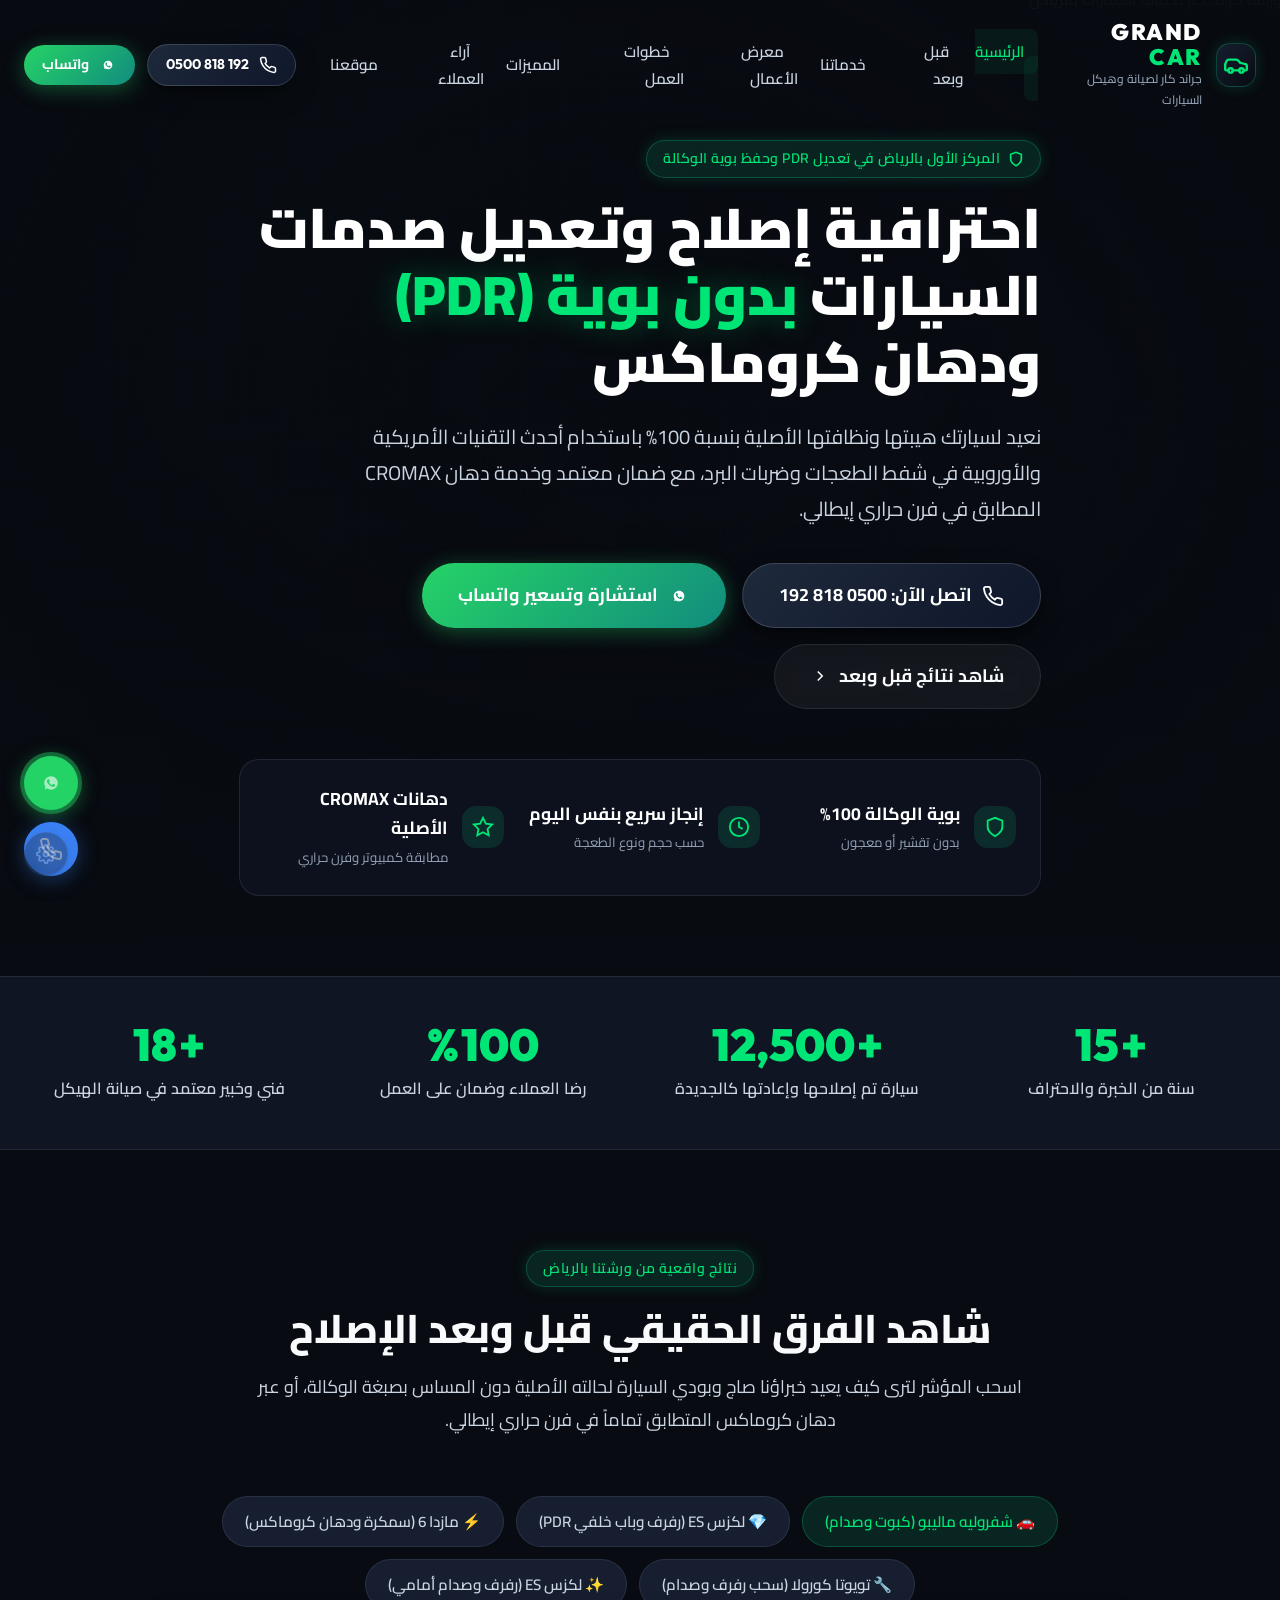
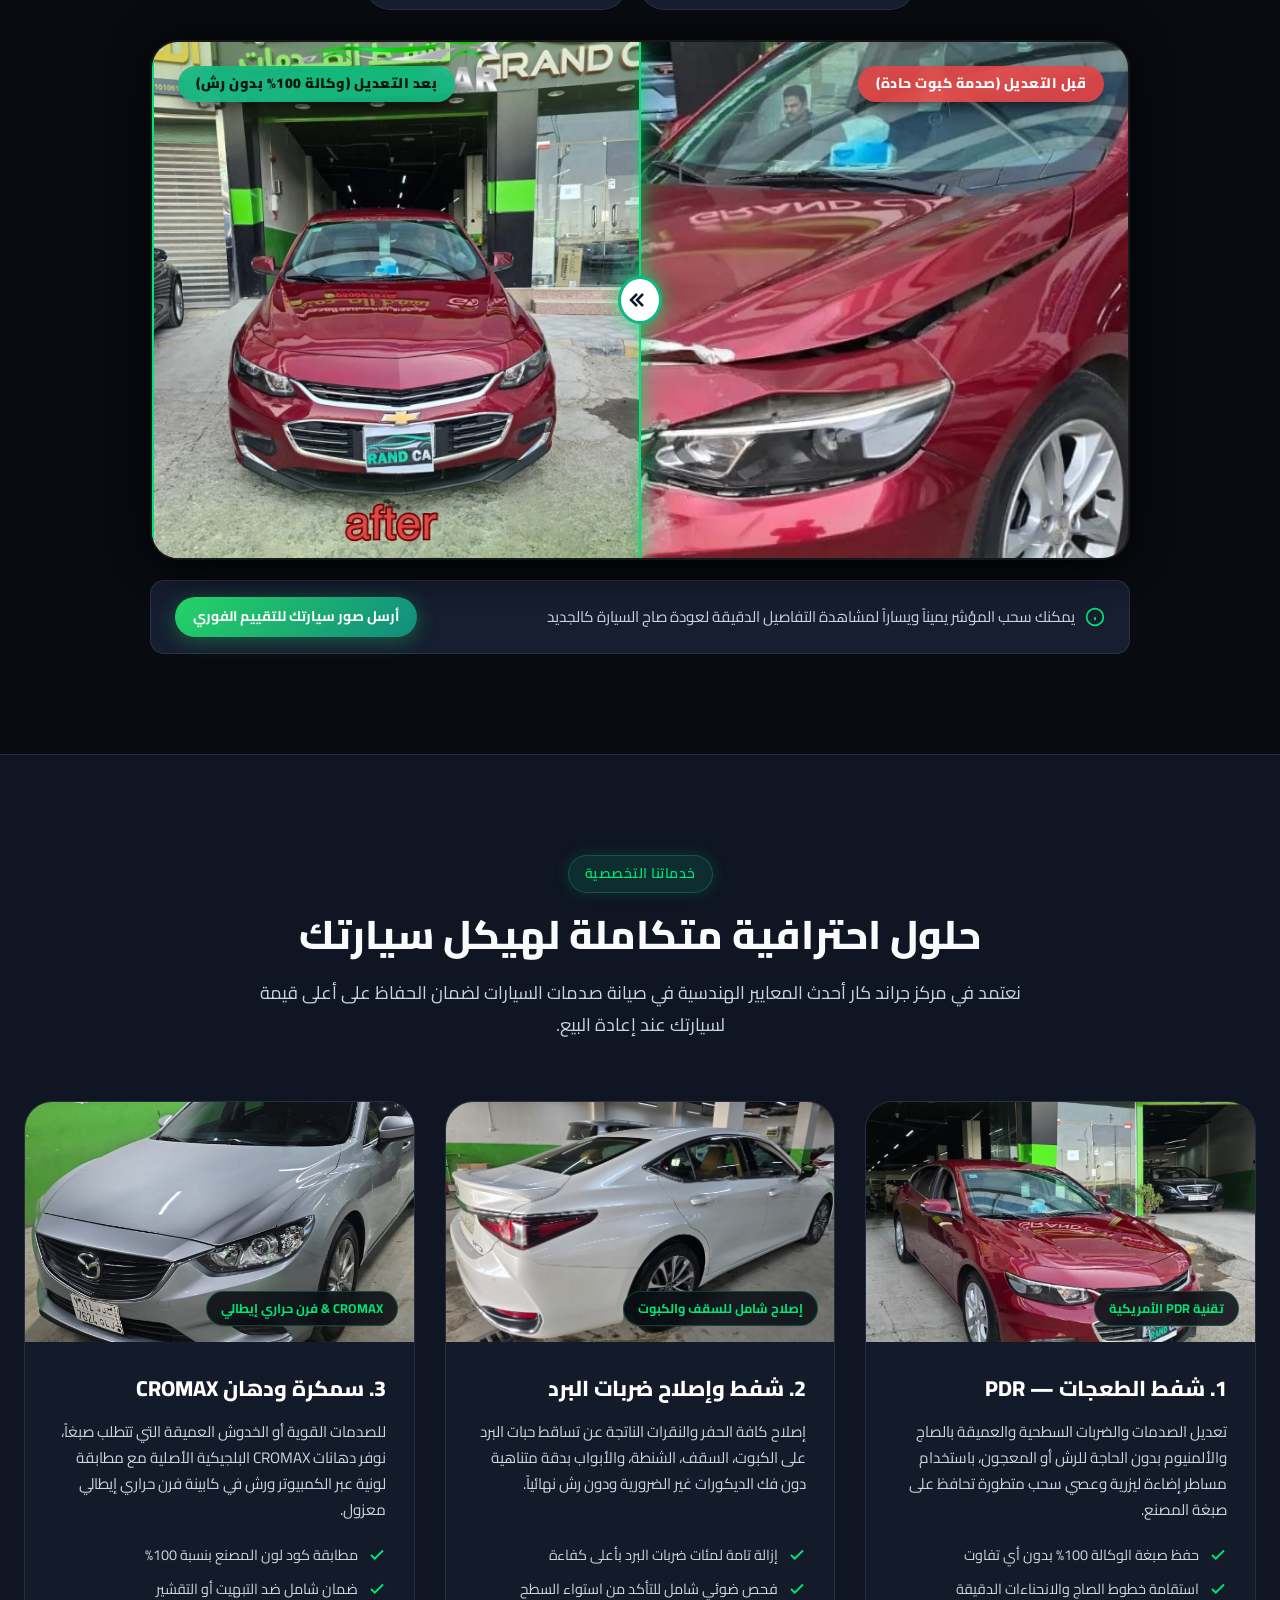
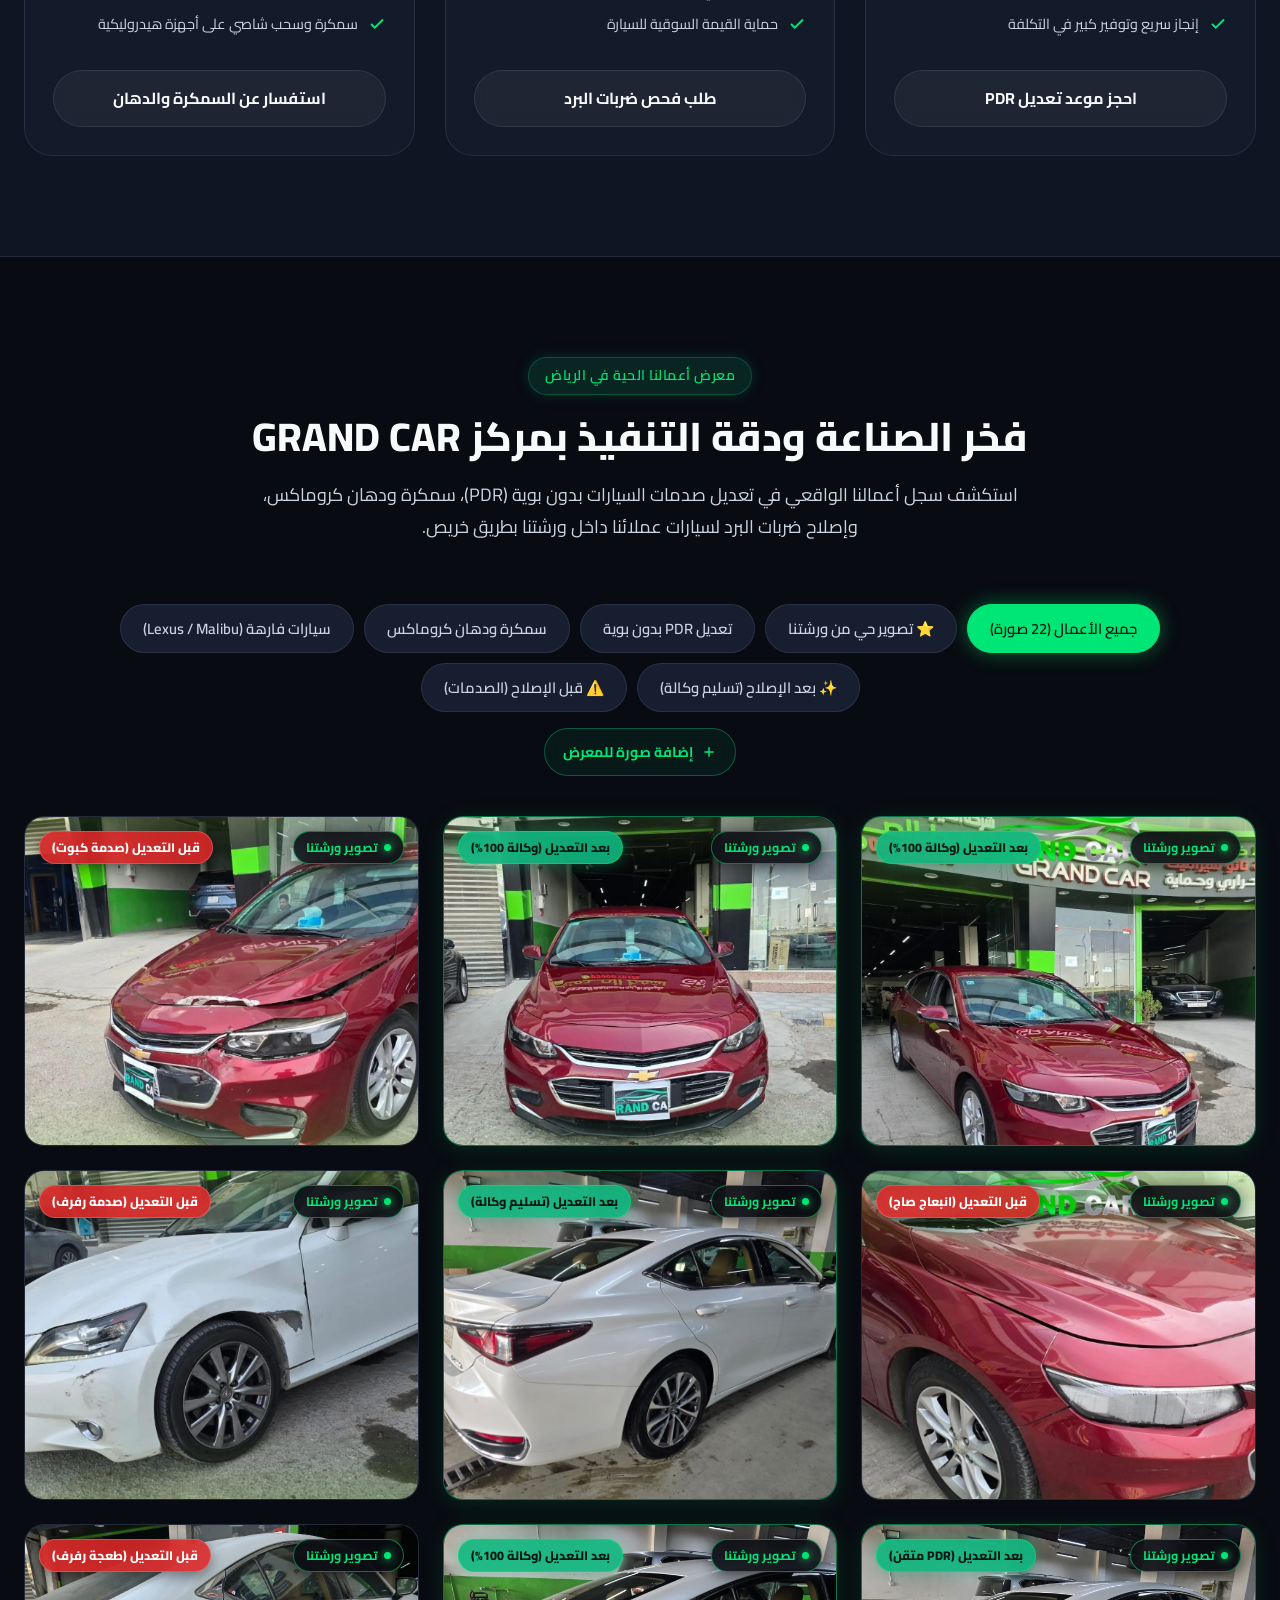
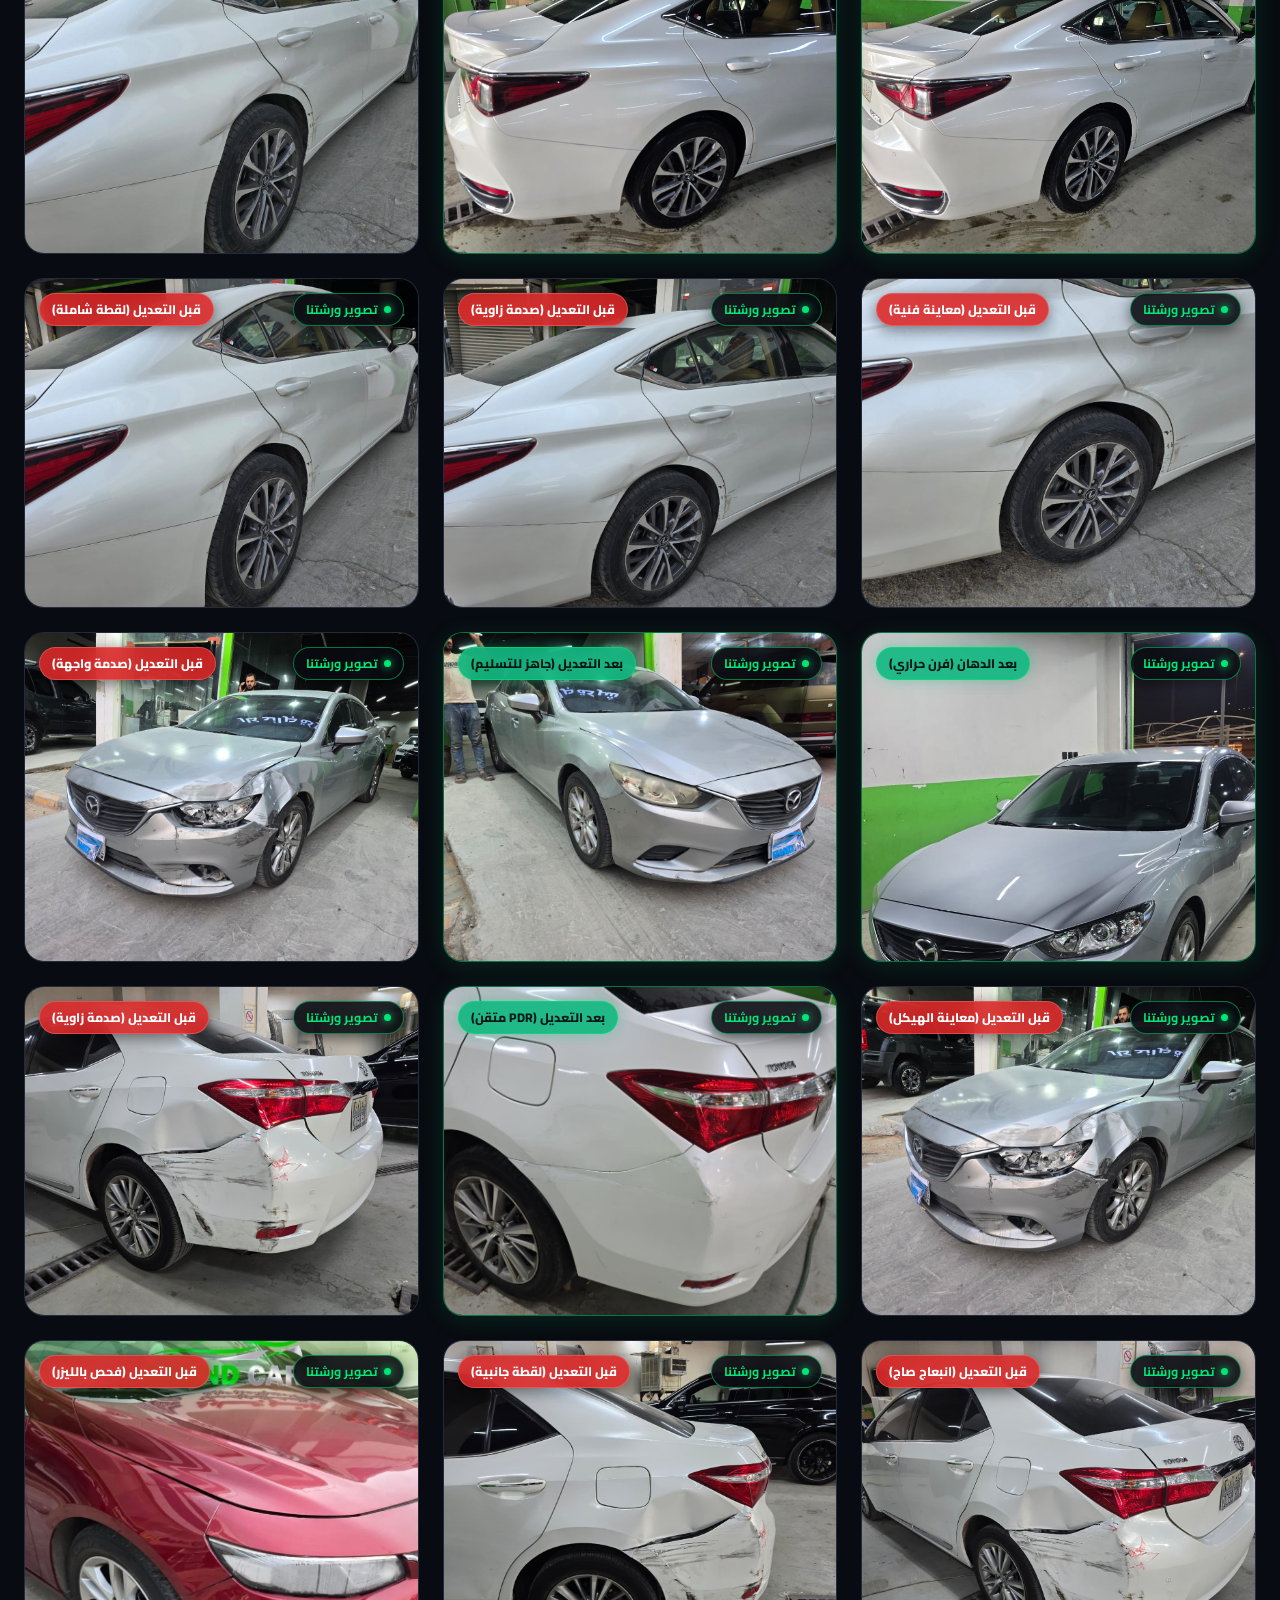
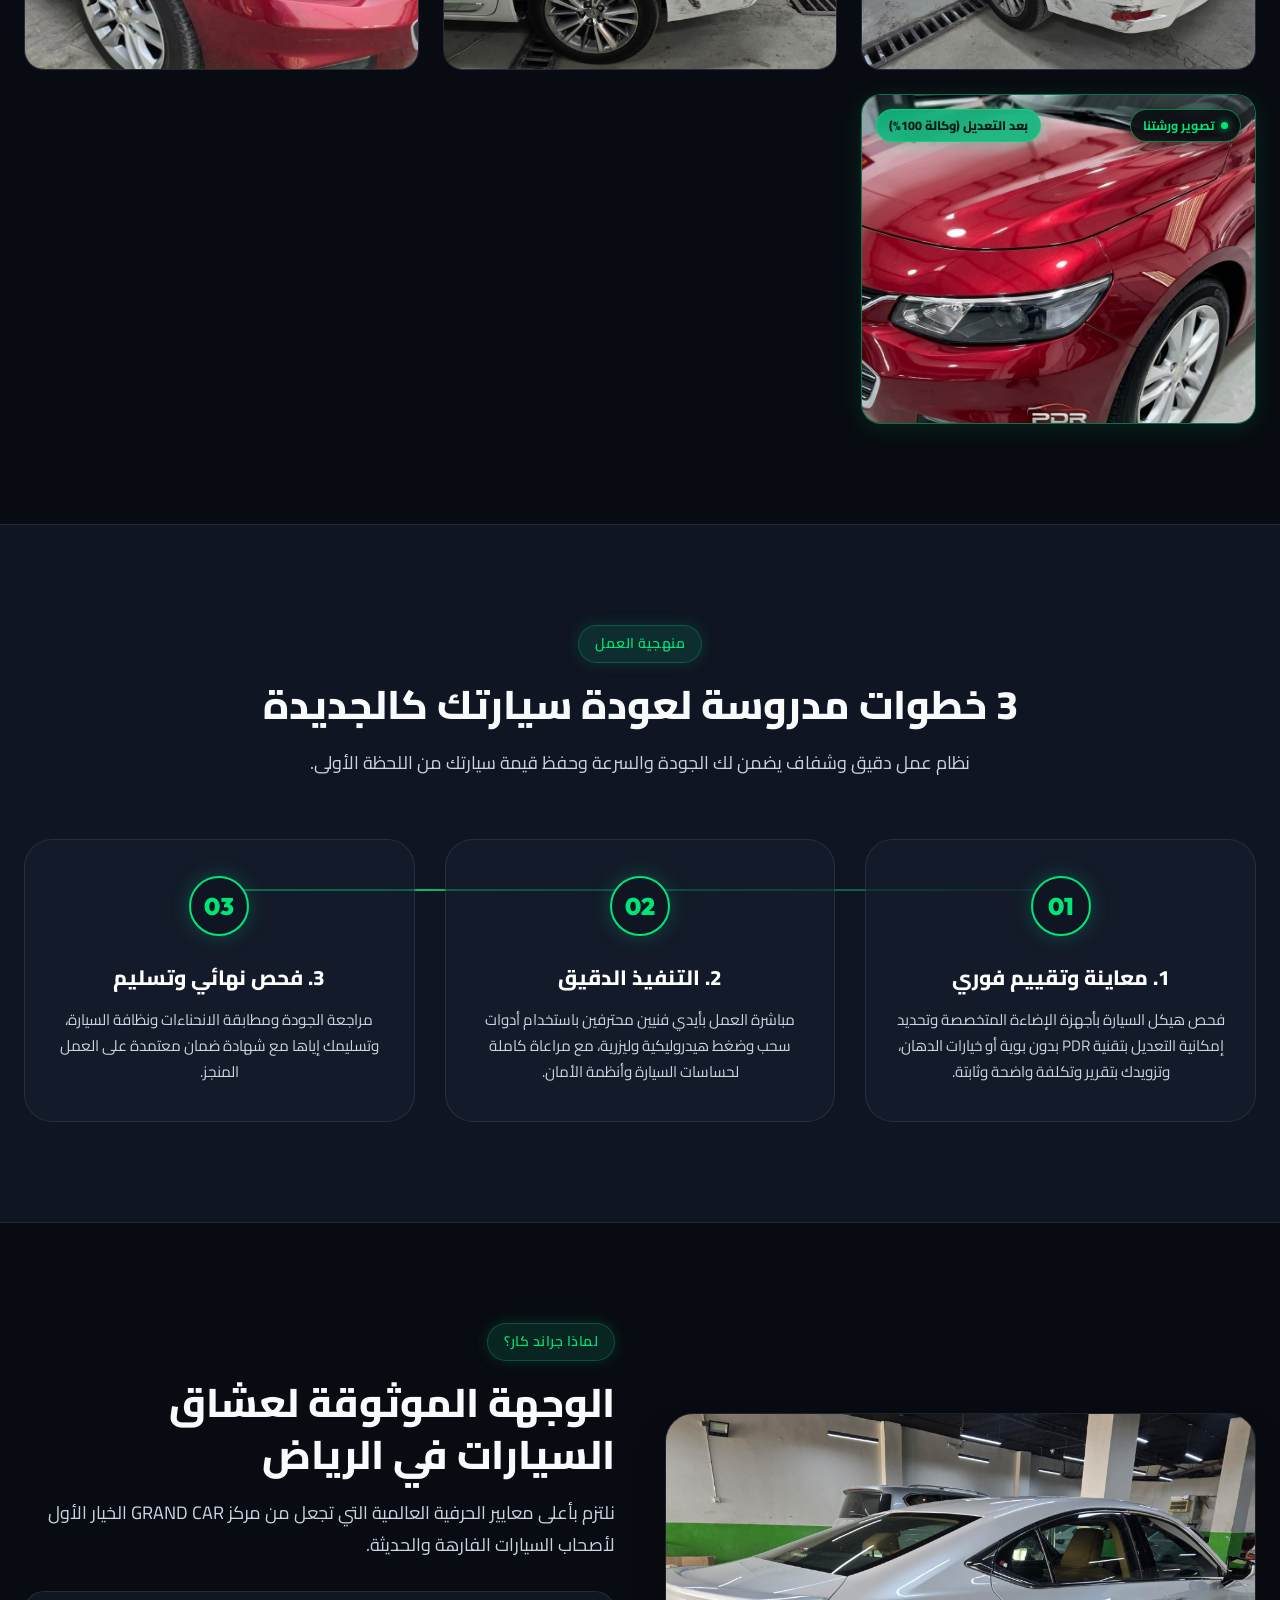
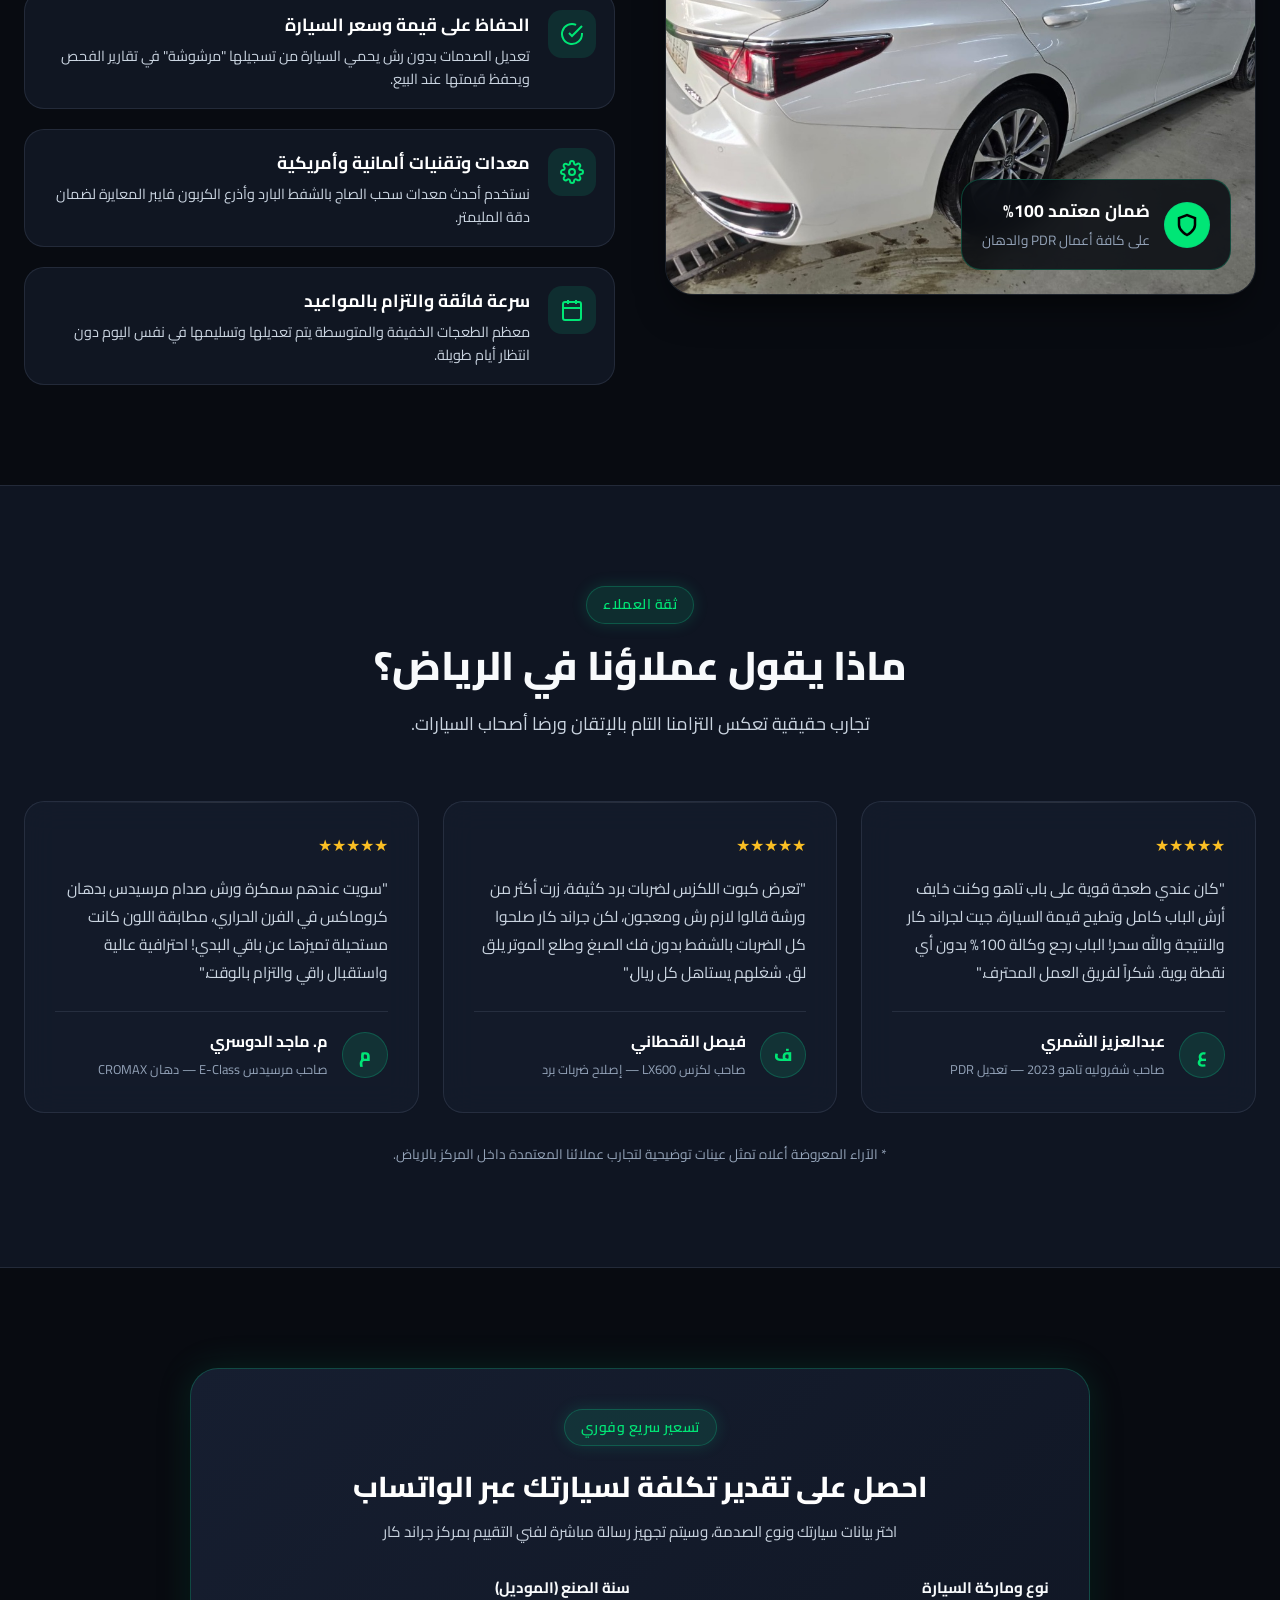
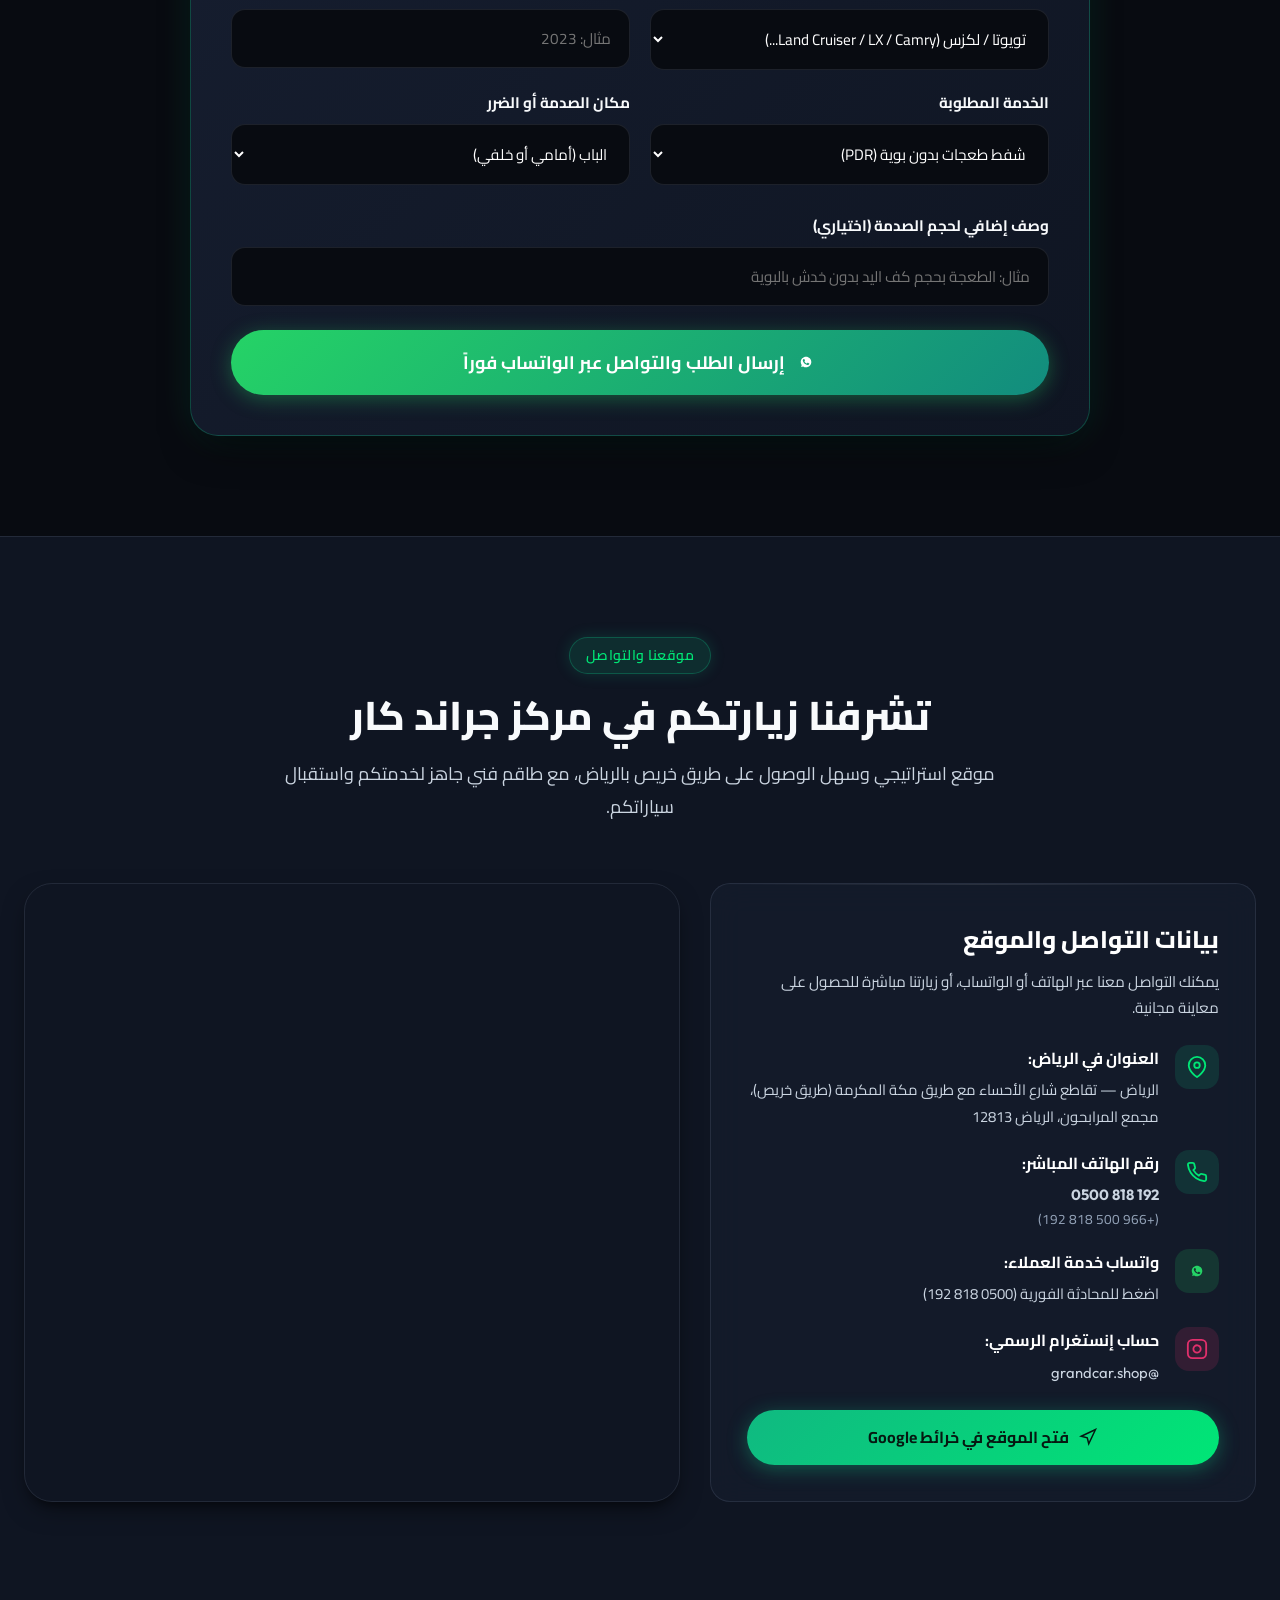
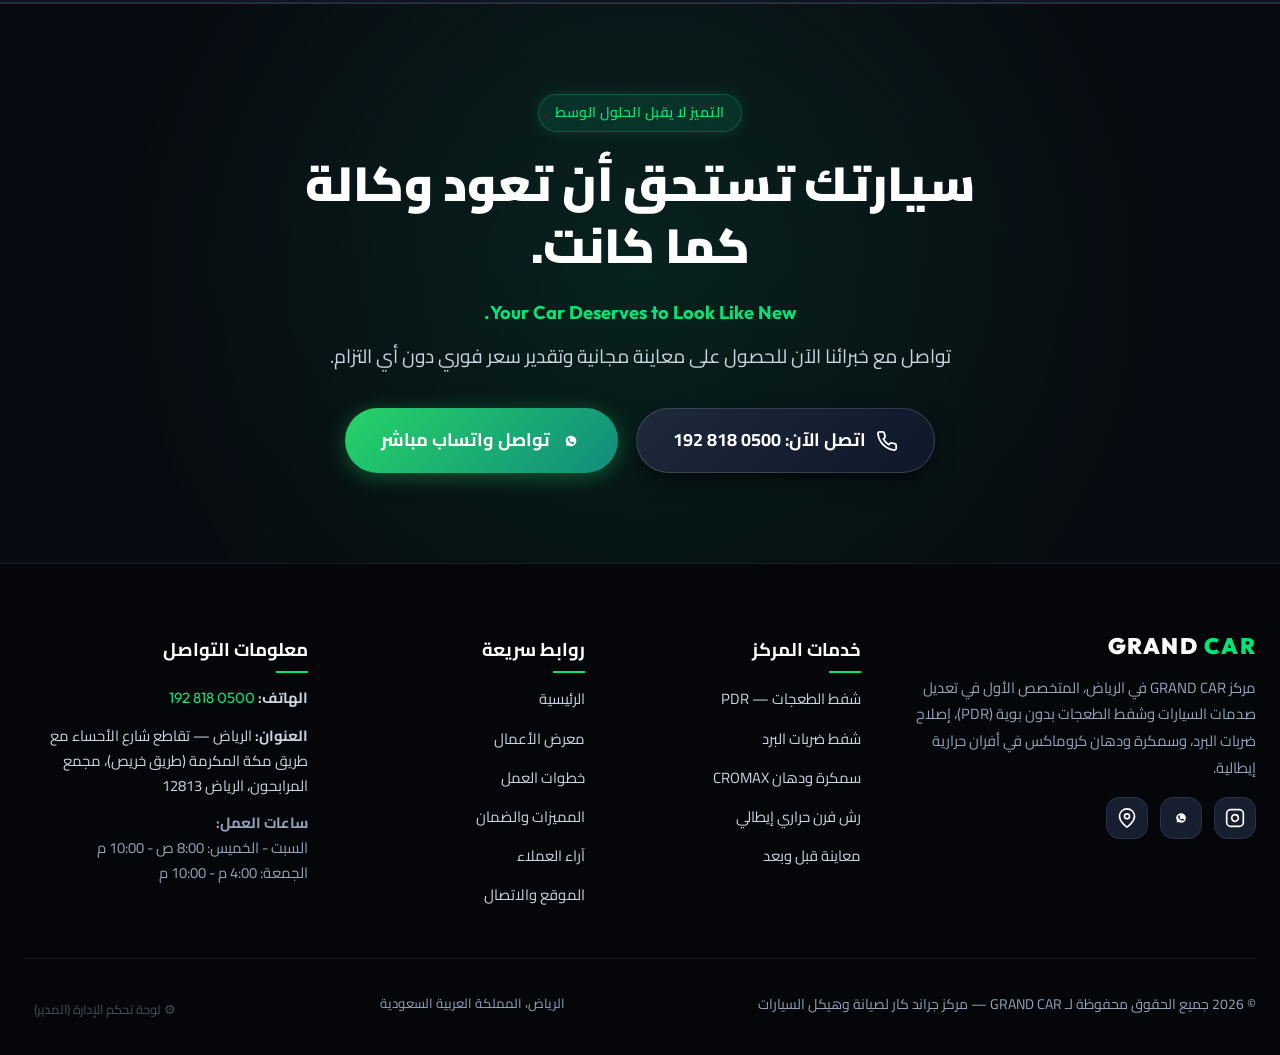
==== commit e8a4c80f: "Add files via upload" ====
--- a/index.html
+++ b/index.html
@@ -1,4 +1,4 @@
-﻿<!DOCTYPE html>
+<!DOCTYPE html>
 <html lang="ar" dir="rtl">
 <head>
   <meta charset="UTF-8">
@@ -480,17 +480,23 @@
       </div>
 
       <!-- Gallery Filter Buttons -->
-      <div class="gallery-filters">
-        <button class="gallery-filter-btn active" data-filter="all">جميع الأعمال (22 صورة)</button>
-        <button class="gallery-filter-btn" data-filter="real">⭐ تصوير حي من ورشتنا</button>
-        <button class="gallery-filter-btn" data-filter="pdr">تعديل PDR بدون بوية</button>
-        <button class="gallery-filter-btn" data-filter="paint">سمكرة ودهان كروماكس</button>
-        <button class="gallery-filter-btn" data-filter="luxury">سيارات فارهة (Lexus / Malibu)</button>
-        <button class="gallery-filter-btn" data-filter="after">✨ بعد الإصلاح (تسليم وكالة)</button>
-        <button class="gallery-filter-btn" data-filter="before">⚠️ قبل الإصلاح (الصدمات)</button>
-      </div>
-
-      <!-- Gallery Grid: All 22 Photos -->
+      <div class="gallery-filters-wrapper">
+        <div class="gallery-filters">
+          <button class="gallery-filter-btn active" data-filter="all" id="allGalleryCountBtn">جميع الأعمال (22 صورة)</button>
+          <button class="gallery-filter-btn" data-filter="real">⭐ تصوير حي من ورشتنا</button>
+          <button class="gallery-filter-btn" data-filter="pdr">تعديل PDR بدون بوية</button>
+          <button class="gallery-filter-btn" data-filter="paint">سمكرة ودهان كروماكس</button>
+          <button class="gallery-filter-btn" data-filter="luxury">سيارات فارهة (Lexus / Malibu)</button>
+          <button class="gallery-filter-btn" data-filter="after">✨ بعد الإصلاح (تسليم وكالة)</button>
+          <button class="gallery-filter-btn" data-filter="before">⚠️ قبل الإصلاح (الصدمات)</button>
+        </div>
+        <button type="button" class="btn btn-outline btn-sm gallery-admin-add-btn" id="galleryQuickAddBtn" title="إضافة صورة جديدة للمعرض">
+          <svg width="16" height="16" viewBox="0 0 24 24" fill="none" stroke="currentColor" stroke-width="2.2"><line x1="12" y1="5" x2="12" y2="19"></line><line x1="5" y1="12" x2="19" y2="12"></line></svg>
+          <span>إضافة صورة للمعرض</span>
+        </button>
+      </div>
+
+      <!-- Gallery Grid: All Photos -->
       <div class="gallery-grid">
 
         <!-- 1: Malibu After Wide -->
@@ -1292,6 +1298,7 @@
       <div class="footer-bottom">
         <p>© 2026 جميع الحقوق محفوظة لـ GRAND CAR — مركز جراند كار لصيانة وهيكل السيارات</p>
         <p style="color: var(--text-muted); font-size: 0.825rem;">الرياض، المملكة العربية السعودية</p>
+        <button type="button" id="openAdminModalBtn" class="footer-admin-btn" aria-label="بوابة الإدارة">⚙ لوحة تحكم الإدارة (المدير)</button>
       </div>
     </div>
   </footer>
@@ -1308,11 +1315,235 @@
     </a>
   </div>
 
+  <!-- Discreet Floating Admin Quick Trigger (Bottom-Left) -->
+  <button id="floatingAdminBtn" class="floating-admin-trigger" title="لوحة تحكم المدير (Ctrl+Shift+A)" aria-label="لوحة تحكم المدير">
+    <svg width="20" height="20" viewBox="0 0 24 24" fill="none" stroke="currentColor" stroke-width="2" stroke-linecap="round" stroke-linejoin="round">
+      <circle cx="12" cy="12" r="3"/>
+      <path d="M19.4 15a1.65 1.65 0 0 0 .33 1.82l.06.06a2 2 0 0 1 0 2.83 2 2 0 0 1-2.83 0l-.06-.06a1.65 1.65 0 0 0-1.82-.33 1.65 1.65 0 0 0-1 1.51V21a2 2 0 0 1-2 2 2 2 0 0 1-2-2v-.09A1.65 1.65 0 0 0 9 19.4a1.65 1.65 0 0 0-1.82.33l-.06.06a2 2 0 0 1-2.83 0 2 2 0 0 1 0-2.83l.06-.06a1.65 1.65 0 0 0 .33-1.82 1.65 1.65 0 0 0-1.51-1H3a2 2 0 0 1-2-2 2 2 0 0 1 2-2h.09A1.65 1.65 0 0 0 4.6 9a1.65 1.65 0 0 0-.33-1.82l-.06-.06a2 2 0 0 1 0-2.83 2 2 0 0 1 2.83 0l.06.06a1.65 1.65 0 0 0 1.82.33H9a1.65 1.65 0 0 0 1-1.51V3a2 2 0 0 1 2-2 2 2 0 0 1 2 2v.09a1.65 1.65 0 0 0 1 1.51 1.65 1.65 0 0 0 1.82-.33l.06-.06a2 2 0 0 1 2.83 0 2 2 0 0 1 0 2.83l-.06.06a1.65 1.65 0 0 0-.33 1.82V9a1.65 1.65 0 0 0 1.51 1H21a2 2 0 0 1 2 2 2 2 0 0 1-2 2h-.09a1.65 1.65 0 0 0-1.51 1z"/>
+    </svg>
+  </button>
+
   <!-- Scroll To Top Button -->
   <button class="scroll-top-btn" id="scrollTopBtn" aria-label="الرجوع للأعلى">
     <svg width="22" height="22" viewBox="0 0 24 24" fill="none" stroke="currentColor" stroke-width="2.5"><polyline points="18 15 12 9 6 15"></polyline></svg>
   </button>
 
+  <!-- ==========================================================================
+       Embedded In-Page Admin Modal (Login + Gallery Image Upload & Management)
+       ========================================================================== -->
+  <div class="admin-modal-overlay" id="inpageAdminModal" role="dialog" aria-modal="true" aria-labelledby="adminModalTitle">
+    <div class="admin-modal-container">
+      
+      <!-- Close Button -->
+      <button type="button" class="admin-modal-close" id="adminModalCloseBtn" aria-label="إغلاق لوحة الإدارة">
+        <svg width="24" height="24" viewBox="0 0 24 24" fill="none" stroke="currentColor" stroke-width="2.2" stroke-linecap="round" stroke-linejoin="round">
+          <line x1="18" y1="6" x2="6" y2="18"></line>
+          <line x1="6" y1="6" x2="18" y2="18"></line>
+        </svg>
+      </button>
+
+      <!-- ================= VIEW 1: LOGIN FORM ================= -->
+      <div id="adminLoginView" class="admin-modal-view active">
+        <div class="admin-modal-header">
+          <div class="admin-header-badge">
+            <span class="pulse-dot"></span>
+            <span>بوابة الإدارة والتحكم</span>
+          </div>
+          <h3 class="admin-modal-title" id="adminModalTitle">تسجيل دخول المدير</h3>
+          <p class="admin-modal-subtitle">يرجى إدخال بيانات حساب المدير لإدارة المعرض ورفع صور الأعمال الجديدة مباشرة إلى الموقع.</p>
+        </div>
+
+        <form id="inpageLoginForm" class="admin-form" autocomplete="off">
+          <div class="admin-form-group">
+            <label class="admin-label" for="inpageAdminUser">اسم المستخدم / البريد الإلكتروني</label>
+            <div class="admin-input-wrap">
+              <input type="text" id="inpageAdminUser" class="admin-input" placeholder="mabonoor2016@gmail.com" required dir="ltr">
+              <span class="admin-input-icon">
+                <svg width="18" height="18" viewBox="0 0 24 24" fill="none" stroke="currentColor" stroke-width="2"><path d="M20 21v-2a4 4 0 0 0-4-4H8a4 4 0 0 0-4 4v2"/><circle cx="12" cy="7" r="4"/></svg>
+              </span>
+            </div>
+          </div>
+
+          <div class="admin-form-group">
+            <label class="admin-label" for="inpageAdminPass">كلمة المرور</label>
+            <div class="admin-input-wrap">
+              <input type="password" id="inpageAdminPass" class="admin-input" placeholder="••••••••••••" required dir="ltr">
+              <span class="admin-input-icon">
+                <svg width="18" height="18" viewBox="0 0 24 24" fill="none" stroke="currentColor" stroke-width="2"><rect x="3" y="11" width="18" height="11" rx="2" ry="2"/><path d="M7 11V7a5 5 0 0 1 10 0v4"/></svg>
+              </span>
+              <button type="button" class="admin-pw-toggle" id="inpagePwToggle" aria-label="إظهار/إخفاء كلمة المرور">
+                <svg id="inpageEyeIcon" width="18" height="18" viewBox="0 0 24 24" fill="none" stroke="currentColor" stroke-width="2">
+                  <path d="M1 12s4-8 11-8 11 8 11 8-4 8-11 8-11-8-11-8z"/><circle cx="12" cy="12" r="3"/>
+                </svg>
+              </button>
+            </div>
+          </div>
+
+          <div class="admin-alert-error" id="inpageLoginError">
+            <svg width="18" height="18" viewBox="0 0 24 24" fill="none" stroke="currentColor" stroke-width="2"><circle cx="12" cy="12" r="10"/><line x1="12" y1="8" x2="12" y2="12"/><line x1="12" y1="16" x2="12.01" y2="16"/></svg>
+            <span id="inpageLoginErrorMsg">بيانات الدخول غير صحيحة! يرجى التأكد والمحاولة مجدداً.</span>
+          </div>
+
+          <button type="submit" class="btn btn-primary btn-block admin-submit-btn" id="inpageLoginBtn">
+            <span class="btn-text">تسجيل الدخول والتحكم</span>
+            <div class="btn-spinner"></div>
+          </button>
+        </form>
+      </div>
+
+      <!-- ================= VIEW 2: DASHBOARD (UPLOAD & MANAGE) ================= -->
+      <div id="adminDashboardView" class="admin-modal-view">
+        <div class="admin-dash-header">
+          <div class="admin-user-info">
+            <div class="admin-avatar">AD</div>
+            <div>
+              <div class="admin-user-name">لوحة تحكم المدير</div>
+              <div class="admin-user-role">مرحباً بك mabonoor2016@gmail.com</div>
+            </div>
+          </div>
+          <button type="button" class="btn-logout-pill" id="inpageLogoutBtn" title="تسجيل الخروج">
+            <svg width="16" height="16" viewBox="0 0 24 24" fill="none" stroke="currentColor" stroke-width="2"><path d="M9 21H5a2 2 0 0 1-2-2V5a2 2 0 0 1 2-2h4"/><polyline points="16 17 21 12 16 7"/><line x1="21" y1="12" x2="9" y2="12"/></svg>
+            <span>خروج</span>
+          </button>
+        </div>
+
+        <!-- Dashboard Tabs -->
+        <div class="admin-tabs">
+          <button type="button" class="admin-tab-btn active" data-tab="uploadPhotoTab">
+            <svg width="18" height="18" viewBox="0 0 24 24" fill="none" stroke="currentColor" stroke-width="2"><rect x="3" y="3" width="18" height="18" rx="2"/><circle cx="8.5" cy="8.5" r="1.5"/><polyline points="21 15 16 10 5 21"/></svg>
+            <span>📸 رفع صورة جديدة للمعرض</span>
+          </button>
+          <button type="button" class="admin-tab-btn" data-tab="manageGalleryTab">
+            <svg width="18" height="18" viewBox="0 0 24 24" fill="none" stroke="currentColor" stroke-width="2"><rect x="3" y="3" width="7" height="7"/><rect x="14" y="3" width="7" height="7"/><rect x="14" y="14" width="7" height="7"/><rect x="3" y="14" width="7" height="7"/></svg>
+            <span>🖼️ إدارة الصور المضافة (<span id="customImagesCount">0</span>)</span>
+          </button>
+          <button type="button" class="admin-tab-btn" data-tab="contactSettingsTab">
+            <svg width="18" height="18" viewBox="0 0 24 24" fill="none" stroke="currentColor" stroke-width="2"><path d="M22 16.92v3a2 2 0 0 1-2.18 2 19.79 19.79 0 0 1-8.63-3.07 19.5 19.5 0 0 1-6-6 19.79 19.79 0 0 1-3.07-8.67A2 2 0 0 1 4.11 2h3a2 2 0 0 1 2 1.72 12.84 12.84 0 0 0 .7 2.81 2 2 0 0 1-.45 2.11L8.09 9.91a16 16 0 0 0 6 6l1.27-1.27a2 2 0 0 1 2.11-.45 12.84 12.84 0 0 0 2.81.7A2 2 0 0 1 22 16.92z"/></svg>
+            <span>📞 تعديل بيانات التواصل</span>
+          </button>
+        </div>
+
+        <!-- TAB CONTENT 1: UPLOAD PHOTO -->
+        <div id="uploadPhotoTab" class="admin-tab-pane active">
+          <form id="uploadGalleryForm" class="admin-form">
+            
+            <!-- File Upload Dropzone -->
+            <div class="admin-form-group">
+              <label class="admin-label">اختر الصورة أو اسحبها هنا <span class="required">*</span></label>
+              <div class="admin-dropzone" id="adminDropzone">
+                <input type="file" id="galleryFileInput" accept="image/*" class="admin-file-hidden">
+                <div class="dropzone-content" id="dropzonePrompt">
+                  <div class="dropzone-icon">
+                    <svg width="36" height="36" viewBox="0 0 24 24" fill="none" stroke="currentColor" stroke-width="1.8" stroke-linecap="round" stroke-linejoin="round">
+                      <path d="M21 15v4a2 2 0 0 1-2 2H5a2 2 0 0 1-2-2v-4"></path>
+                      <polyline points="17 8 12 3 7 8"></polyline>
+                      <line x1="12" y1="3" x2="12" y2="15"></line>
+                    </svg>
+                  </div>
+                  <div class="dropzone-title">اضغط هنا لاختيار صورة من جهازك أو اسحب الصورة هنا</div>
+                  <div class="dropzone-hint">يدعم JPG, PNG, WEBP حتى 10 ميجابايت</div>
+                </div>
+                <!-- Image Preview Box -->
+                <div class="dropzone-preview" id="dropzonePreview" style="display:none;">
+                  <img id="previewImgElement" src="" alt="معاينة الصورة">
+                  <button type="button" class="preview-remove-btn" id="removePreviewBtn" title="إلغاء الصورة">
+                    <svg width="18" height="18" viewBox="0 0 24 24" fill="none" stroke="currentColor" stroke-width="2"><line x1="18" y1="6" x2="6" y2="18"></line><line x1="6" y1="6" x2="18" y2="18"></line></svg>
+                  </button>
+                </div>
+              </div>
+            </div>
+
+            <!-- Car Make / Model -->
+            <div class="admin-form-row">
+              <div class="admin-form-group">
+                <label class="admin-label" for="carNameInput">نوع وموديل السيارة <span class="required">*</span></label>
+                <input type="text" id="carNameInput" class="admin-input" placeholder="مثال: Mercedes-Benz S500 أو Lexus ES" required>
+              </div>
+              <div class="admin-form-group">
+                <label class="admin-label" for="imageCategorySelect">التصنيف الرئيسي في المعرض</label>
+                <select id="imageCategorySelect" class="admin-input">
+                  <option value="real luxury pdr after">شفط طعجات PDR — بعد التعديل (سيارات فارهة)</option>
+                  <option value="real luxury pdr before">شفط طعجات PDR — قبل التعديل</option>
+                  <option value="real paint pdr after">سمكرة ودهان كروماكس — بعد الرش</option>
+                  <option value="real paint before">سمكرة ودهان — قبل الإصلاح</option>
+                  <option value="real pdr after">إصلاح ضربات البرد — تسليم وكالة</option>
+                </select>
+              </div>
+            </div>
+
+            <!-- Work Title & Tag -->
+            <div class="admin-form-row">
+              <div class="admin-form-group">
+                <label class="admin-label" for="workTitleInput">عنوان العمل في المعرض <span class="required">*</span></label>
+                <input type="text" id="workTitleInput" class="admin-input" placeholder="مثال: تعديل صدمة رفرف وكبوت بالشفط البارد بدون بوية" required>
+              </div>
+              <div class="admin-form-group">
+                <label class="admin-label" for="workTagInput">وصف إضافي / مكان الضرر</label>
+                <input type="text" id="workTagInput" class="admin-input" placeholder="مثال: تسليم وكالة بدون أثر للصدمة — ورشة طريق خريص">
+              </div>
+            </div>
+
+            <!-- Status Badge Option -->
+            <div class="admin-form-group">
+              <label class="admin-label" for="badgeStatusSelect">الشارة الظاهرة على الصورة</label>
+              <select id="badgeStatusSelect" class="admin-input">
+                <option value="after">✨ بعد التعديل (وكالة 100%)</option>
+                <option value="before">⚠️ قبل التعديل (صدمة / انبعاج)</option>
+                <option value="process">⚡ أثناء العمل في كابينة الورشة</option>
+              </select>
+            </div>
+
+            <button type="submit" class="btn btn-primary btn-block admin-submit-btn" id="publishPhotoBtn">
+              <svg width="20" height="20" viewBox="0 0 24 24" fill="none" stroke="currentColor" stroke-width="2.2"><path d="M21 15v4a2 2 0 0 1-2 2H5a2 2 0 0 1-2-2v-4"></path><polyline points="17 8 12 3 7 8"></polyline><line x1="12" y1="3" x2="12" y2="15"></line></svg>
+              <span>✨ نشر الصورة فوراً في معرض الأعمال</span>
+            </button>
+          </form>
+        </div>
+
+        <!-- TAB CONTENT 2: MANAGE GALLERY -->
+        <div id="manageGalleryTab" class="admin-tab-pane">
+          <div class="manage-gallery-info">
+            <p>الصور التي قمت برفعها وتظهر حالياً للزوار في معرض الأعمال بالأعلى. يمكنك حذف أي صورة في أي وقت:</p>
+          </div>
+          <div class="custom-gallery-list" id="customGalleryList">
+            <!-- Dynamically populated -->
+          </div>
+        </div>
+
+        <!-- TAB CONTENT 3: CONTACT SETTINGS -->
+        <div id="contactSettingsTab" class="admin-tab-pane">
+          <form id="contactSettingsForm" class="admin-form">
+            <div class="admin-form-row">
+              <div class="admin-form-group">
+                <label class="admin-label" for="settingPhone">رقم هاتف الاتصال</label>
+                <input type="tel" id="settingPhone" class="admin-input" value="0500818192" dir="ltr">
+              </div>
+              <div class="admin-form-group">
+                <label class="admin-label" for="settingWhatsapp">رقم الواتساب (بالصيغة الدولية)</label>
+                <input type="tel" id="settingWhatsapp" class="admin-input" value="966500818192" dir="ltr">
+              </div>
+            </div>
+            <div class="admin-form-group">
+              <label class="admin-label" for="settingAddress">عنوان المركز الظاهر في الفوتر والتواصل</label>
+              <input type="text" id="settingAddress" class="admin-input" value="الرياض — تقاطع شارع الأحساء مع طريق مكة المكرمة (طريق خريص)، مجمع المرابحون">
+            </div>
+            <button type="submit" class="btn btn-primary btn-block admin-submit-btn">
+              <span>💾 حفظ وتحديث بيانات التواصل في الموقع</span>
+            </button>
+          </form>
+        </div>
+
+      </div>
+
+    </div>
+  </div>
+
+  <!-- Toast Notification -->
+  <div class="admin-toast" id="adminToast">
+    <div class="admin-toast-icon" id="adminToastIcon"></div>
+    <div class="admin-toast-text" id="adminToastText"></div>
+  </div>
+
   <!-- JavaScript -->
   <script src="app.js"></script>
 </body>
--- a/styles.css
+++ b/styles.css
@@ -865,12 +865,42 @@
 /* ==========================================================================
    Gallery Section (Our Work / معرض أعمالنا)
    ========================================================================== */
+.gallery-filters-wrapper {
+  display: flex;
+  align-items: center;
+  justify-content: center;
+  flex-wrap: wrap;
+  gap: 16px;
+  margin-bottom: 40px;
+}
+
 .gallery-filters {
   display: flex;
   justify-content: center;
   gap: 10px;
-  margin-bottom: 40px;
   flex-wrap: wrap;
+}
+
+.gallery-admin-add-btn {
+  display: inline-flex;
+  align-items: center;
+  gap: 8px;
+  padding: 10px 18px;
+  border-radius: var(--radius-full);
+  border-color: rgba(16, 185, 129, 0.4);
+  color: var(--accent-glow);
+  font-weight: 700;
+  font-size: 0.875rem;
+  background: rgba(16, 185, 129, 0.08);
+  cursor: pointer;
+  transition: var(--transition-fast);
+}
+
+.gallery-admin-add-btn:hover {
+  background: var(--accent-glow);
+  color: #000;
+  box-shadow: 0 0 20px rgba(0, 230, 118, 0.4);
+  transform: translateY(-2px);
 }
 
 .gallery-filter-btn {
@@ -1901,3 +1931,698 @@
     font-size: 2rem;
   }
 }
+
+/* ==========================================================================
+   Embedded In-Page Admin Modal & Gallery Upload Styles
+   ========================================================================== */
+
+/* Footer Admin Button */
+.footer-admin-btn {
+  background: none;
+  border: none;
+  color: var(--text-muted);
+  font-family: var(--font-arabic);
+  font-size: 0.8rem;
+  opacity: 0.45;
+  cursor: pointer;
+  margin-top: 10px;
+  display: inline-flex;
+  align-items: center;
+  gap: 6px;
+  transition: var(--transition-fast);
+  padding: 4px 10px;
+  border-radius: var(--radius-sm);
+}
+
+.footer-admin-btn:hover {
+  opacity: 1;
+  color: var(--accent-glow);
+  background: rgba(16, 185, 129, 0.08);
+}
+
+/* Floating Quick Admin Trigger (Bottom-Left Corner) */
+.floating-admin-trigger {
+  position: fixed;
+  bottom: 24px;
+  left: 24px;
+  width: 44px;
+  height: 44px;
+  border-radius: 50%;
+  background: rgba(15, 21, 34, 0.7);
+  backdrop-filter: blur(10px);
+  -webkit-backdrop-filter: blur(10px);
+  border: 1px solid rgba(148, 163, 184, 0.2);
+  color: var(--text-muted);
+  display: flex;
+  align-items: center;
+  justify-content: center;
+  cursor: pointer;
+  z-index: 990;
+  transition: var(--transition-normal);
+  box-shadow: 0 8px 24px rgba(0, 0, 0, 0.35);
+  opacity: 0.45;
+}
+
+.floating-admin-trigger:hover {
+  opacity: 1;
+  color: var(--accent-glow);
+  border-color: var(--accent-border);
+  transform: translateY(-2px) rotate(45deg);
+  box-shadow: var(--shadow-glow);
+  background: rgba(15, 21, 34, 0.95);
+}
+
+/* Modal Overlay */
+.admin-modal-overlay {
+  position: fixed;
+  inset: 0;
+  background: rgba(6, 11, 20, 0.85);
+  backdrop-filter: blur(14px);
+  -webkit-backdrop-filter: blur(14px);
+  z-index: 10000;
+  display: flex;
+  align-items: center;
+  justify-content: center;
+  padding: 20px;
+  opacity: 0;
+  visibility: hidden;
+  transition: opacity 0.35s cubic-bezier(0.4, 0, 0.2, 1), visibility 0.35s ease;
+}
+
+.admin-modal-overlay.active {
+  opacity: 1;
+  visibility: visible;
+}
+
+/* Modal Container */
+.admin-modal-container {
+  position: relative;
+  width: 100%;
+  max-width: 680px;
+  max-height: 90vh;
+  overflow-y: auto;
+  background: #0d1424;
+  background-image: radial-gradient(ellipse 90% 70% at 50% 0%, rgba(16, 185, 129, 0.12) 0%, transparent 70%);
+  border: 1px solid rgba(16, 185, 129, 0.25);
+  border-radius: var(--radius-lg);
+  padding: 36px 32px 32px;
+  box-shadow: 0 25px 60px -15px rgba(0, 0, 0, 0.8), 0 0 40px rgba(16, 185, 129, 0.15);
+  transform: translateY(30px) scale(0.96);
+  transition: transform 0.35s cubic-bezier(0.34, 1.56, 0.64, 1);
+}
+
+.admin-modal-overlay.active .admin-modal-container {
+  transform: translateY(0) scale(1);
+}
+
+/* Close Button */
+.admin-modal-close {
+  position: absolute;
+  top: 20px;
+  left: 20px;
+  width: 40px;
+  height: 40px;
+  border-radius: 50%;
+  background: rgba(255, 255, 255, 0.05);
+  border: 1px solid rgba(255, 255, 255, 0.1);
+  color: var(--text-muted);
+  display: flex;
+  align-items: center;
+  justify-content: center;
+  cursor: pointer;
+  transition: var(--transition-fast);
+  z-index: 10;
+}
+
+.admin-modal-close:hover {
+  background: rgba(239, 68, 68, 0.15);
+  color: #ef4444;
+  border-color: rgba(239, 68, 68, 0.3);
+  transform: rotate(90deg);
+}
+
+/* Modal Views */
+.admin-modal-view {
+  display: none;
+}
+
+.admin-modal-view.active {
+  display: block;
+  animation: adminFadeIn 0.35s ease forwards;
+}
+
+@keyframes adminFadeIn {
+  from { opacity: 0; transform: translateY(10px); }
+  to   { opacity: 1; transform: translateY(0); }
+}
+
+/* Modal Header */
+.admin-modal-header {
+  text-align: center;
+  margin-bottom: 28px;
+}
+
+.admin-header-badge {
+  display: inline-flex;
+  align-items: center;
+  gap: 8px;
+  background: rgba(16, 185, 129, 0.12);
+  border: 1px solid var(--accent-border);
+  color: var(--accent-glow);
+  font-size: 0.8rem;
+  font-weight: 700;
+  padding: 4px 14px;
+  border-radius: 100px;
+  margin-bottom: 12px;
+}
+
+.pulse-dot {
+  width: 6px;
+  height: 6px;
+  border-radius: 50%;
+  background: var(--accent-glow);
+  box-shadow: 0 0 8px var(--accent-glow);
+  animation: pulseDot 1.5s infinite;
+}
+
+@keyframes pulseDot {
+  0%, 100% { opacity: 1; transform: scale(1); }
+  50% { opacity: 0.4; transform: scale(0.7); }
+}
+
+.admin-modal-title {
+  font-size: 1.6rem;
+  font-weight: 800;
+  color: var(--text-primary);
+  margin-bottom: 8px;
+}
+
+.admin-modal-subtitle {
+  font-size: 0.9rem;
+  color: var(--text-secondary);
+  line-height: 1.6;
+}
+
+/* Forms */
+.admin-form {
+  display: flex;
+  flex-direction: column;
+  gap: 18px;
+}
+
+.admin-form-group {
+  display: flex;
+  flex-direction: column;
+  gap: 8px;
+}
+
+.admin-form-row {
+  display: grid;
+  grid-template-columns: 1fr 1fr;
+  gap: 16px;
+}
+
+.admin-label {
+  font-size: 0.85rem;
+  font-weight: 600;
+  color: var(--text-secondary);
+}
+
+.admin-label .required {
+  color: var(--accent-glow);
+}
+
+.admin-input-wrap {
+  position: relative;
+  display: flex;
+  align-items: center;
+}
+
+.admin-input {
+  width: 100%;
+  padding: 12px 42px 12px 16px;
+  background: rgba(255, 255, 255, 0.04);
+  border: 1.5px solid rgba(148, 163, 184, 0.15);
+  border-radius: var(--radius-sm);
+  color: var(--text-primary);
+  font-family: var(--font-arabic);
+  font-size: 0.95rem;
+  outline: none;
+  transition: var(--transition-fast);
+}
+
+.admin-input:focus {
+  border-color: var(--accent-primary);
+  background: rgba(16, 185, 129, 0.04);
+  box-shadow: 0 0 0 3px rgba(16, 185, 129, 0.12);
+}
+
+.admin-input-icon {
+  position: absolute;
+  right: 14px;
+  color: var(--text-muted);
+  pointer-events: none;
+  display: flex;
+  align-items: center;
+}
+
+.admin-pw-toggle {
+  position: absolute;
+  left: 12px;
+  background: none;
+  border: none;
+  color: var(--text-muted);
+  cursor: pointer;
+  padding: 4px;
+  border-radius: 4px;
+  display: flex;
+  align-items: center;
+  transition: var(--transition-fast);
+}
+
+.admin-pw-toggle:hover {
+  color: var(--accent-glow);
+}
+
+/* Alert Error */
+.admin-alert-error {
+  display: none;
+  align-items: center;
+  gap: 10px;
+  background: rgba(239, 68, 68, 0.1);
+  border: 1px solid rgba(239, 68, 68, 0.3);
+  color: #fca5a5;
+  padding: 12px 16px;
+  border-radius: var(--radius-sm);
+  font-size: 0.85rem;
+  font-weight: 500;
+}
+
+.admin-alert-error.active {
+  display: flex;
+  animation: shakeErr 0.4s ease;
+}
+
+@keyframes shakeErr {
+  0%, 100% { transform: translateX(0); }
+  20%, 60% { transform: translateX(-6px); }
+  40%, 80% { transform: translateX(6px); }
+}
+
+.admin-submit-btn {
+  padding: 14px 20px;
+  font-size: 1rem;
+  font-weight: 700;
+  display: flex;
+  align-items: center;
+  justify-content: center;
+  gap: 10px;
+  cursor: pointer;
+}
+
+.admin-submit-btn .btn-spinner {
+  display: none;
+  width: 20px;
+  height: 20px;
+  border: 2.5px solid rgba(0, 0, 0, 0.2);
+  border-top-color: #000;
+  border-radius: 50%;
+  animation: spin 0.6s linear infinite;
+}
+
+.admin-submit-btn.loading .btn-text {
+  display: none;
+}
+
+.admin-submit-btn.loading .btn-spinner {
+  display: block;
+}
+
+/* Dashboard Header */
+.admin-dash-header {
+  display: flex;
+  align-items: center;
+  justify-content: space-between;
+  padding-bottom: 20px;
+  border-bottom: 1px solid rgba(148, 163, 184, 0.15);
+  margin-bottom: 20px;
+}
+
+.admin-user-info {
+  display: flex;
+  align-items: center;
+  gap: 12px;
+}
+
+.admin-avatar {
+  width: 44px;
+  height: 44px;
+  border-radius: 50%;
+  background: linear-gradient(135deg, var(--accent-primary), #059669);
+  color: #000;
+  font-weight: 800;
+  font-size: 0.95rem;
+  display: flex;
+  align-items: center;
+  justify-content: center;
+  box-shadow: var(--shadow-glow);
+}
+
+.admin-user-name {
+  font-size: 1.1rem;
+  font-weight: 800;
+  color: var(--text-primary);
+}
+
+.admin-user-role {
+  font-size: 0.78rem;
+  color: var(--text-muted);
+  direction: ltr;
+}
+
+.btn-logout-pill {
+  background: rgba(239, 68, 68, 0.1);
+  border: 1px solid rgba(239, 68, 68, 0.25);
+  color: #f87171;
+  padding: 6px 14px;
+  border-radius: 100px;
+  font-family: var(--font-arabic);
+  font-size: 0.8rem;
+  font-weight: 600;
+  cursor: pointer;
+  display: inline-flex;
+  align-items: center;
+  gap: 6px;
+  transition: var(--transition-fast);
+}
+
+.btn-logout-pill:hover {
+  background: rgba(239, 68, 68, 0.2);
+  color: #ef4444;
+}
+
+/* Dashboard Tabs */
+.admin-tabs {
+  display: flex;
+  gap: 8px;
+  margin-bottom: 24px;
+  background: rgba(255, 255, 255, 0.03);
+  padding: 6px;
+  border-radius: var(--radius-md);
+  border: 1px solid rgba(148, 163, 184, 0.1);
+  overflow-x: auto;
+}
+
+.admin-tab-btn {
+  flex: 1;
+  min-width: 140px;
+  padding: 10px 14px;
+  background: none;
+  border: 1px solid transparent;
+  border-radius: var(--radius-sm);
+  color: var(--text-secondary);
+  font-family: var(--font-arabic);
+  font-size: 0.85rem;
+  font-weight: 600;
+  cursor: pointer;
+  display: flex;
+  align-items: center;
+  justify-content: center;
+  gap: 8px;
+  transition: var(--transition-fast);
+  white-space: nowrap;
+}
+
+.admin-tab-btn:hover {
+  color: var(--text-primary);
+  background: rgba(255, 255, 255, 0.04);
+}
+
+.admin-tab-btn.active {
+  background: rgba(16, 185, 129, 0.15);
+  border-color: var(--accent-border);
+  color: var(--accent-glow);
+  font-weight: 700;
+}
+
+.admin-tab-pane {
+  display: none;
+}
+
+.admin-tab-pane.active {
+  display: block;
+  animation: adminFadeIn 0.3s ease;
+}
+
+/* Dropzone */
+.admin-dropzone {
+  position: relative;
+  border: 2px dashed rgba(16, 185, 129, 0.35);
+  border-radius: var(--radius-md);
+  background: rgba(16, 185, 129, 0.02);
+  padding: 28px 20px;
+  text-align: center;
+  cursor: pointer;
+  transition: var(--transition-fast);
+  overflow: hidden;
+}
+
+.admin-dropzone:hover,
+.admin-dropzone.dragover {
+  border-color: var(--accent-glow);
+  background: rgba(16, 185, 129, 0.08);
+}
+
+.admin-file-hidden {
+  position: absolute;
+  inset: 0;
+  opacity: 0;
+  cursor: pointer;
+  z-index: 5;
+}
+
+.dropzone-icon {
+  color: var(--accent-glow);
+  margin-bottom: 10px;
+}
+
+.dropzone-title {
+  font-size: 0.95rem;
+  font-weight: 700;
+  color: var(--text-primary);
+  margin-bottom: 4px;
+}
+
+.dropzone-hint {
+  font-size: 0.78rem;
+  color: var(--text-muted);
+}
+
+.dropzone-preview {
+  position: relative;
+  max-height: 240px;
+  border-radius: var(--radius-sm);
+  overflow: hidden;
+  display: inline-block;
+  border: 1px solid rgba(16, 185, 129, 0.3);
+}
+
+.dropzone-preview img {
+  max-height: 220px;
+  max-width: 100%;
+  object-fit: cover;
+  display: block;
+}
+
+.preview-remove-btn {
+  position: absolute;
+  top: 8px;
+  left: 8px;
+  width: 32px;
+  height: 32px;
+  border-radius: 50%;
+  background: rgba(0, 0, 0, 0.75);
+  border: 1px solid rgba(239, 68, 68, 0.5);
+  color: #ef4444;
+  display: flex;
+  align-items: center;
+  justify-content: center;
+  cursor: pointer;
+  transition: var(--transition-fast);
+  z-index: 10;
+}
+
+.preview-remove-btn:hover {
+  background: #ef4444;
+  color: #fff;
+}
+
+/* Custom Gallery List */
+.manage-gallery-info {
+  font-size: 0.875rem;
+  color: var(--text-secondary);
+  margin-bottom: 16px;
+  line-height: 1.6;
+}
+
+.custom-gallery-list {
+  display: grid;
+  grid-template-columns: 1fr;
+  gap: 12px;
+  max-height: 380px;
+  overflow-y: auto;
+  padding-left: 4px;
+}
+
+.custom-gallery-card {
+  display: flex;
+  align-items: center;
+  justify-content: space-between;
+  gap: 14px;
+  background: rgba(255, 255, 255, 0.03);
+  border: 1px solid rgba(148, 163, 184, 0.12);
+  border-radius: var(--radius-md);
+  padding: 12px 16px;
+  transition: var(--transition-fast);
+}
+
+.custom-gallery-card:hover {
+  background: rgba(255, 255, 255, 0.05);
+  border-color: rgba(16, 185, 129, 0.25);
+}
+
+.custom-gallery-card-left {
+  display: flex;
+  align-items: center;
+  gap: 14px;
+  min-width: 0;
+}
+
+.custom-gallery-thumb {
+  width: 60px;
+  height: 60px;
+  border-radius: var(--radius-sm);
+  object-fit: cover;
+  flex-shrink: 0;
+  border: 1px solid rgba(16, 185, 129, 0.2);
+}
+
+.custom-gallery-details {
+  min-width: 0;
+}
+
+.custom-gallery-title {
+  font-size: 0.9rem;
+  font-weight: 700;
+  color: var(--text-primary);
+  white-space: nowrap;
+  overflow: hidden;
+  text-overflow: ellipsis;
+}
+
+.custom-gallery-sub {
+  font-size: 0.75rem;
+  color: var(--accent-glow);
+  margin-top: 2px;
+}
+
+.btn-delete-card {
+  background: rgba(239, 68, 68, 0.12);
+  border: 1px solid rgba(239, 68, 68, 0.25);
+  color: #fca5a5;
+  padding: 6px 12px;
+  border-radius: var(--radius-sm);
+  font-family: var(--font-arabic);
+  font-size: 0.78rem;
+  font-weight: 600;
+  cursor: pointer;
+  display: flex;
+  align-items: center;
+  gap: 6px;
+  transition: var(--transition-fast);
+  flex-shrink: 0;
+}
+
+.btn-delete-card:hover {
+  background: #ef4444;
+  color: #fff;
+}
+
+.custom-gallery-empty {
+  text-align: center;
+  padding: 40px 20px;
+  color: var(--text-muted);
+  font-size: 0.9rem;
+  background: rgba(255, 255, 255, 0.02);
+  border-radius: var(--radius-md);
+  border: 1px dashed rgba(148, 163, 184, 0.15);
+}
+
+/* Toast */
+.admin-toast {
+  position: fixed;
+  bottom: 30px;
+  right: 30px;
+  background: #0d1424;
+  border: 1px solid var(--accent-border);
+  border-radius: var(--radius-md);
+  padding: 14px 22px;
+  display: flex;
+  align-items: center;
+  gap: 12px;
+  box-shadow: 0 10px 30px rgba(0, 0, 0, 0.7), 0 0 20px rgba(16, 185, 129, 0.2);
+  z-index: 100000;
+  transform: translateY(100px);
+  opacity: 0;
+  transition: var(--transition-normal);
+  color: var(--text-primary);
+  font-size: 0.9rem;
+  font-weight: 600;
+}
+
+.admin-toast.show {
+  transform: translateY(0);
+  opacity: 1;
+}
+
+.admin-toast.success {
+  border-color: var(--accent-glow);
+}
+
+.admin-toast.error {
+  border-color: #ef4444;
+}
+
+.admin-toast-icon {
+  width: 22px;
+  height: 22px;
+  display: flex;
+  align-items: center;
+  justify-content: center;
+}
+
+.admin-toast.success .admin-toast-icon {
+  color: var(--accent-glow);
+}
+
+.admin-toast.error .admin-toast-icon {
+  color: #ef4444;
+}
+
+@media (max-width: 640px) {
+  .admin-modal-container {
+    padding: 28px 18px 20px;
+  }
+  .admin-form-row {
+    grid-template-columns: 1fr;
+    gap: 12px;
+  }
+  .admin-tabs {
+    flex-direction: column;
+  }
+  .admin-tab-btn {
+    min-width: 100%;
+    justify-content: flex-start;
+  }
+}
+
